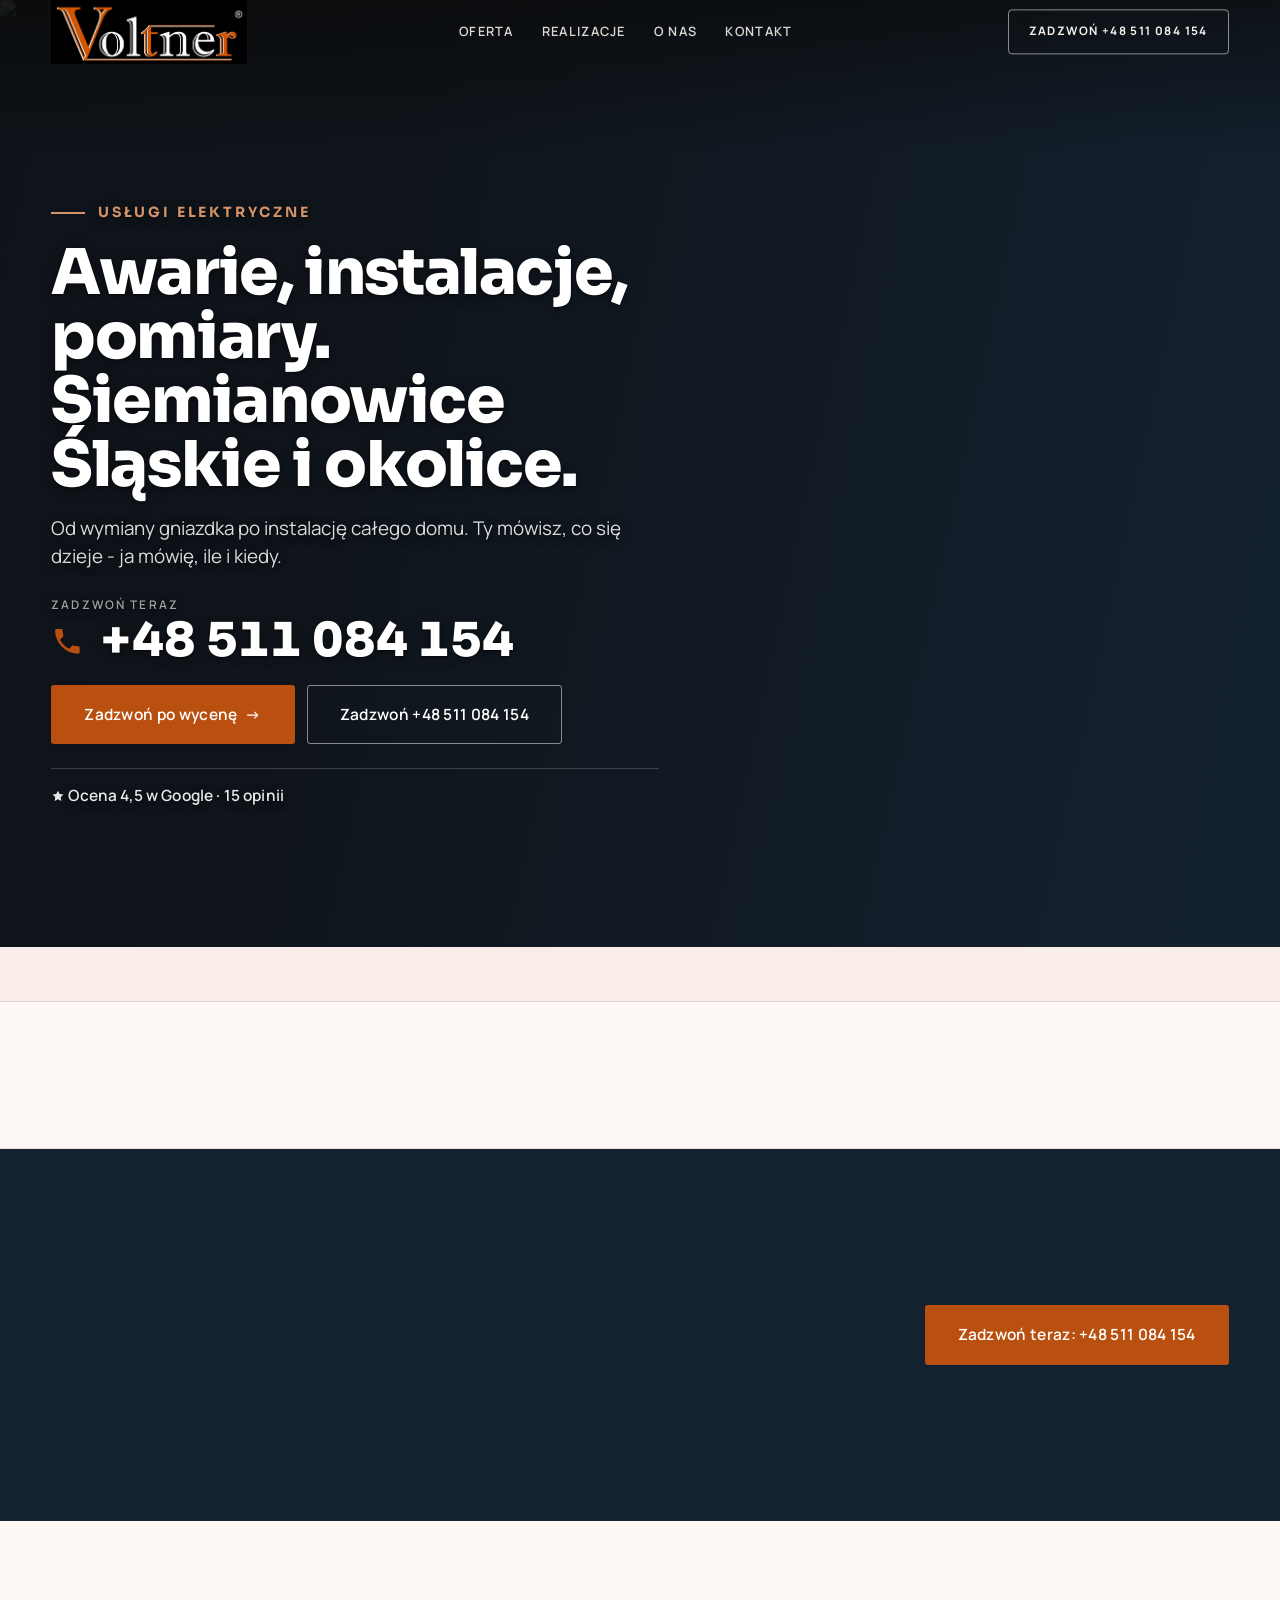
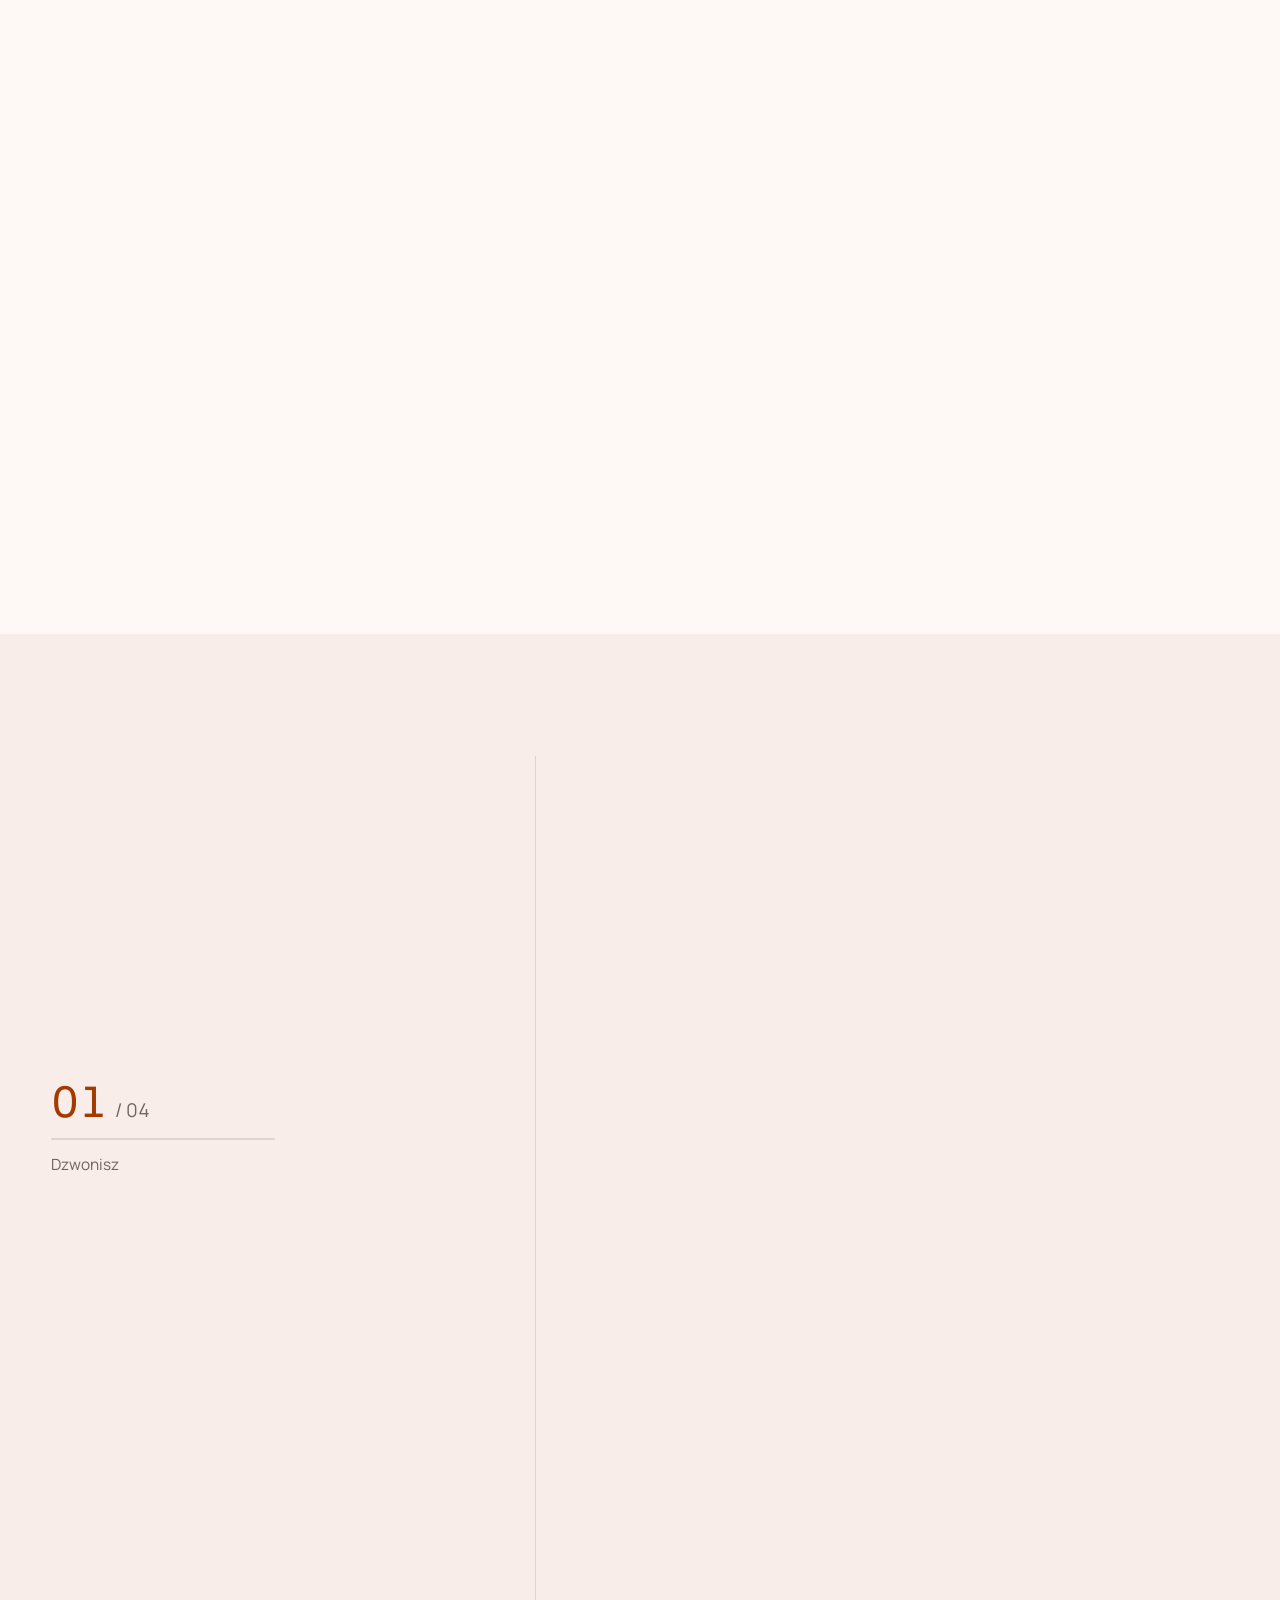
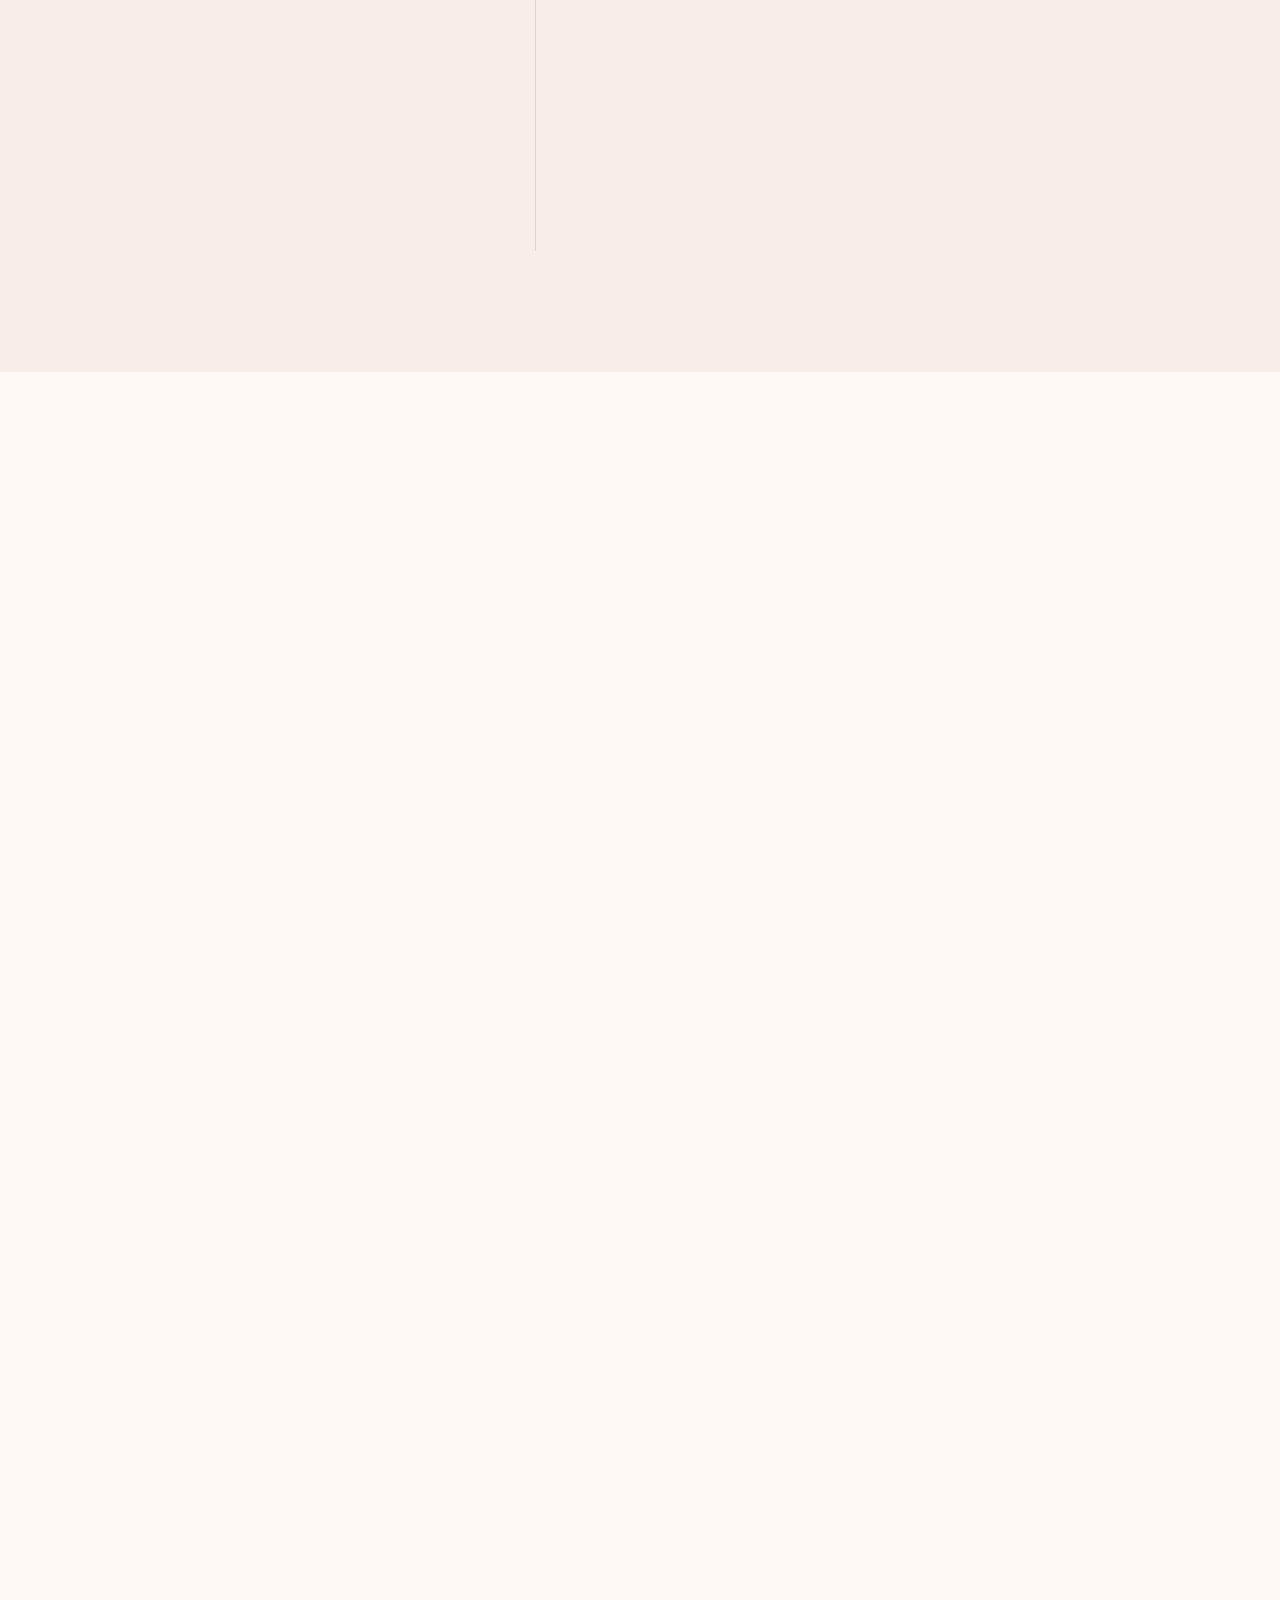
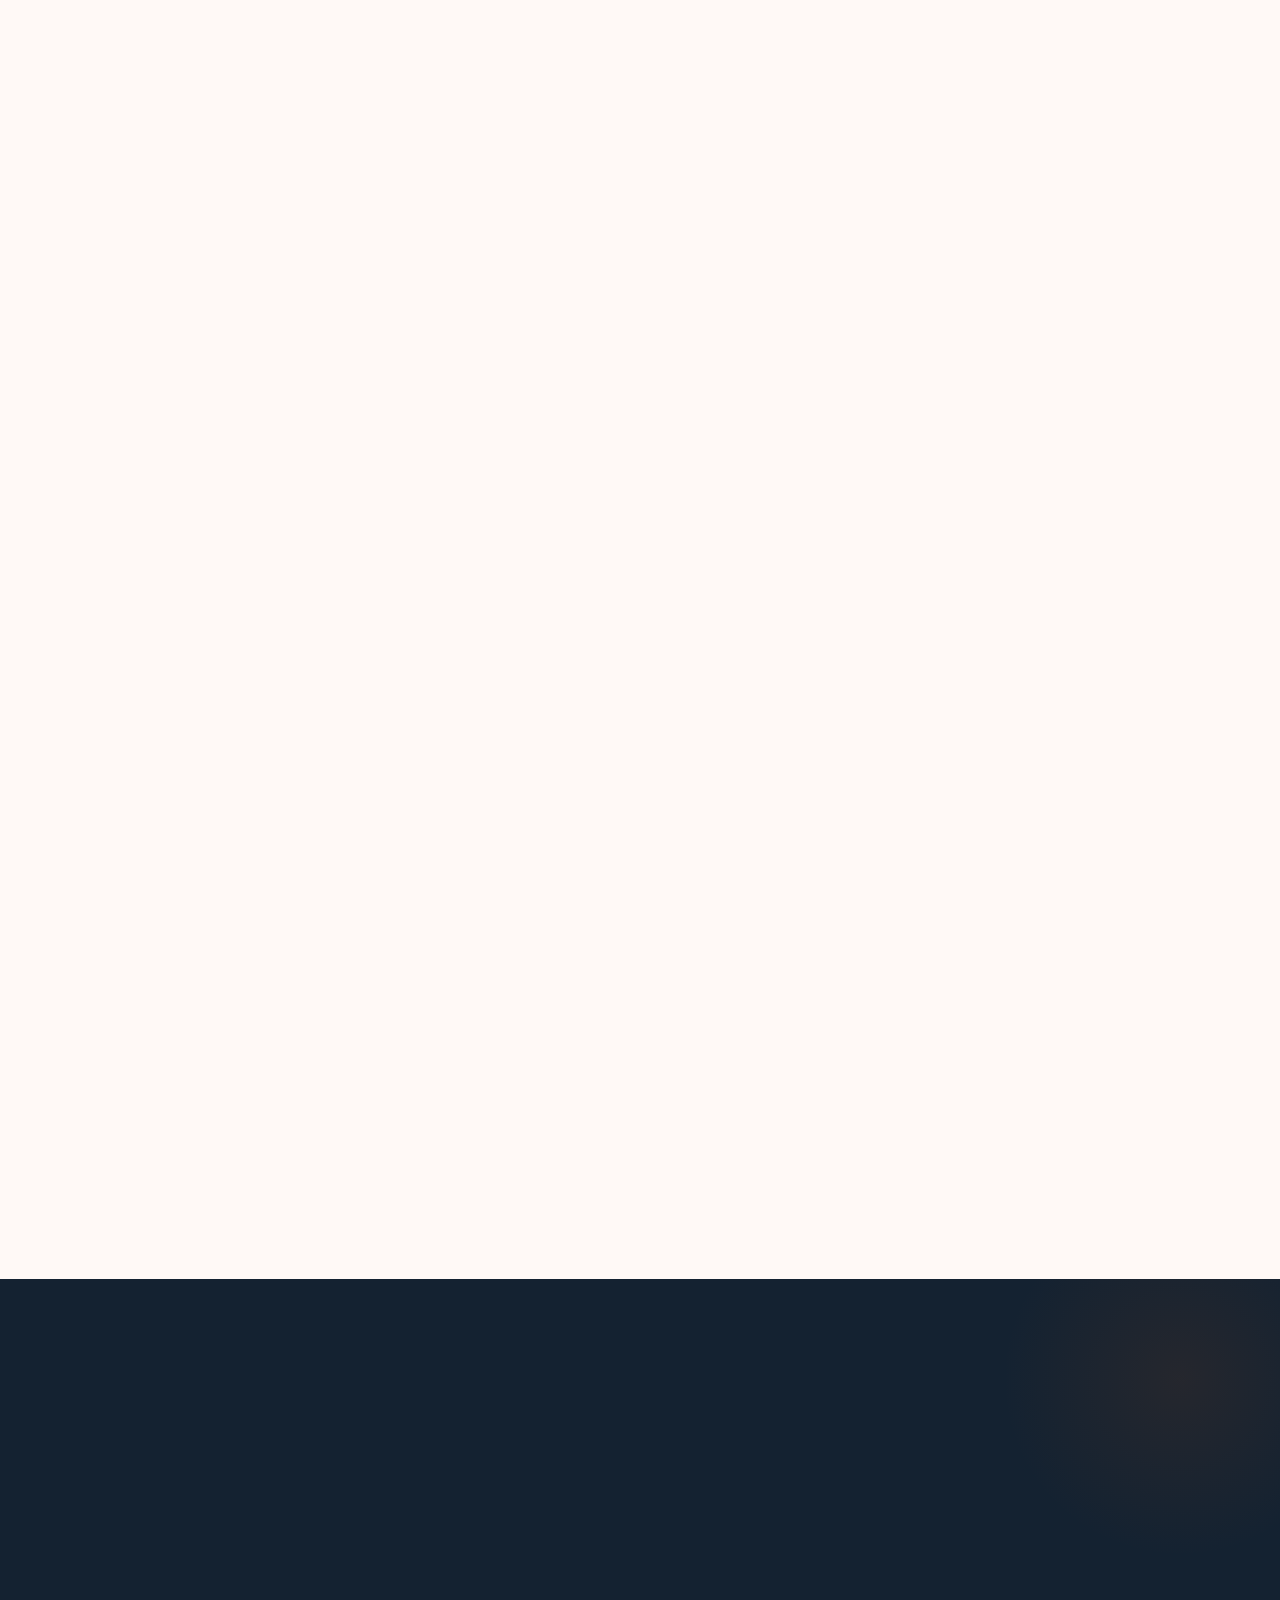
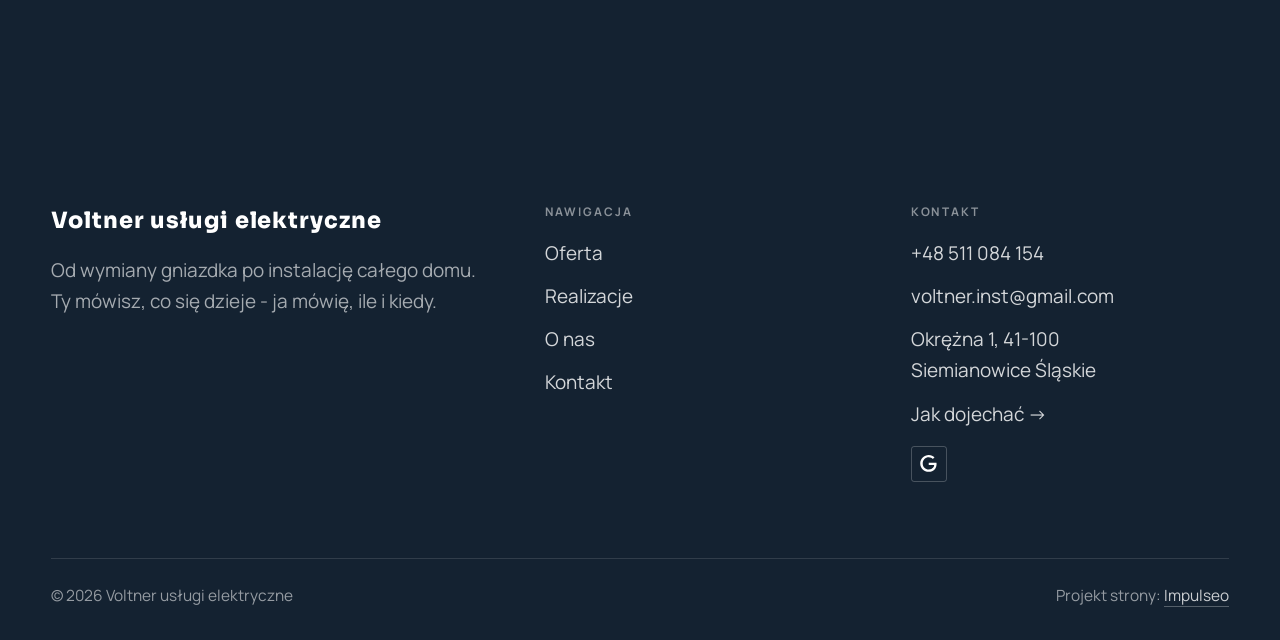
==== index.html @ 87e0a8ae "Strona demo: voltner-uslugi-elektryczne" ====
<!DOCTYPE html>
<html lang="pl">
<head>
<meta charset="UTF-8">
<meta name="viewport" content="width=device-width, initial-scale=1.0">
<title>Voltner usługi elektryczne - elektryk, awarie i instalacje</title>
<meta name="description" content="Elektryk w Siemianowicach Śląskich z dojazdem. Awarie, instalacje, rozdzielnice, oświetlenie, pomiary z protokołem. Cenę znasz przed robotą. Zadzwoń: +48 511 084 154.">
<link rel="canonical" href="https://kris20032.github.io/voltner-uslugi-elektryczne/">
<meta name="robots" content="noindex, nofollow">
<meta property="og:type" content="website">
<meta property="og:locale" content="pl_PL">
<meta property="og:site_name" content="Voltner usługi elektryczne">
<meta property="og:title" content="Voltner usługi elektryczne - elektryk, awarie i instalacje">
<meta property="og:description" content="Elektryk w Siemianowicach Śląskich z dojazdem. Awarie, instalacje, rozdzielnice, oświetlenie, pomiary z protokołem. Cenę znasz przed robotą. Zadzwoń: +48 511 084 154.">
<meta property="og:url" content="https://kris20032.github.io/voltner-uslugi-elektryczne/">
<meta property="og:image" content="https://kris20032.github.io/voltner-uslugi-elektryczne/img/og.jpg">
<meta property="og:image:width" content="1200">
<meta property="og:image:height" content="630">
<meta name="twitter:card" content="summary_large_image">
<script type="application/ld+json">{"@context": "https://schema.org", "@type": "Electrician", "name": "Voltner usługi elektryczne", "url": "https://kris20032.github.io/voltner-uslugi-elektryczne/", "telephone": "+48511084154", "image": "https://kris20032.github.io/voltner-uslugi-elektryczne/img/og.jpg", "areaServed": "Siemianowice Śląskie", "sameAs": ["https://www.google.com/maps?cid=11020037258457436571"]}</script>
<link rel="preconnect" href="https://fonts.googleapis.com">
<link rel="preconnect" href="https://fonts.gstatic.com" crossorigin>
<link href="https://fonts.googleapis.com/css2?family=Sora:wght@600;700;800&family=Manrope:wght@400;500;600&display=swap" rel="stylesheet">
<link rel="stylesheet" href="assets/styles.css?v=92452833">
</head>
<body>

<header class="nav">
  <div class="wrap nav-inner">
    <a class="brand brand-has-logo" href="index.html"><img class="brand-logo" src="img/logo.png" alt="Voltner usługi elektryczne" width="1613" height="528" decoding="async"></a>
    <nav class="nav-links">
      <a href="oferta.html">Oferta</a>
      <a href="realizacje.html">Realizacje</a>
      <a href="o-nas.html">O nas</a>
      <a href="kontakt.html">Kontakt</a>
      <a href="tel:+48511084154" class="btn btn-accent">Zadzwoń +48 511 084 154</a>
    </nav>
    <button class="nav-toggle" aria-label="Menu"><span></span><span></span><span></span></button>
  </div>
</header>

<main>
<section class="hero-fach">
  <img class="hf-photo" src="img/hero.jpg" fetchpriority="high" data-rotate="img/g15.jpg|img/g14.jpg" alt="Voltner usługi elektryczne" width="1880" height="1251">
  <div class="hf-panel">
    <div class="hf-inner">
      <span class="hf-kicker">Usługi elektryczne</span>
      <h1 class="hf-title">Awarie, instalacje, pomiary. Siemianowice Śląskie i okolice. <em></em></h1>
      <p class="hf-lead">Od wymiany gniazdka po instalację całego domu. Ty mówisz, co się dzieje - ja mówię, ile i kiedy.</p>
      <a class="hf-phone" href="tel:+48511084154"><span class="hf-phone-lab">Zadzwoń teraz</span><span class="hf-phone-num"><svg class="ico-tel" width="16" height="16" viewBox="0 0 24 24" fill="none" aria-hidden="true"><path d="M6.6 10.8a15.5 15.5 0 0 0 6.6 6.6l2.2-2.2a1 1 0 0 1 1-.24 11.4 11.4 0 0 0 3.6.58 1 1 0 0 1 1 1V20a1 1 0 0 1-1 1A17 17 0 0 1 3 4a1 1 0 0 1 1-1h3.5a1 1 0 0 1 1 1c0 1.25.2 2.46.58 3.6a1 1 0 0 1-.25 1l-2.23 2.2Z" fill="currentColor"/></svg> +48 511 084 154</span></a>
      <div class="hf-actions">
        <a href="kontakt.html" class="btn btn-accent">Zadzwoń po wycenę <span class="arr">→</span></a>
        <a href="tel:+48511084154" class="btn btn-ghost hf-ghost">Zadzwoń +48 511 084 154</a>
      </div>
      <div class="hf-trust"><svg class="ico-star" width="14" height="14" viewBox="0 0 24 24" style="vertical-align:-2px" aria-hidden="true"><path d="M12 2.8l2.85 5.8 6.4.93-4.63 4.5 1.1 6.37L12 17.4l-5.72 3 1.1-6.37-4.63-4.5 6.4-.93L12 2.8Z" fill="currentColor"/></svg> Ocena 4,5 w Google · 15 opinii</div>
    </div>
  </div>
</section>
<section class="fach-promise">
  <div class="wrap">
    <ul class="fp-row reveal"><li>Bezpłatna wycena</li><li>Dojazd: Siemianowice Śląskie i okolice</li><li>Uprawnienia SEP E i D</li></ul>
  </div>
</section>
<section class="opinie-mini" aria-label="Opinie klientów">
  <div class="wrap">
    <div class="om-row">
      <div class="om-item reveal"><blockquote>„Wymiana skrzynki elektrycznej z bezpiecznikami, uporządkowanie obwodów.”</blockquote><span class="om-autor">Jolanta Przykuta</span></div>
      <div class="om-item reveal"><blockquote>„Polecam, Pan przyszedł z dnia na dzień, zrobił co było do zrobienia za rozsądne pieniądze i poprawił przy o…”</blockquote><span class="om-autor">Piotr Kuna</span></div>
      <div class="om-item reveal"><blockquote>„Wykonanie projektu i montaż instalacji sterowania pompą z dwóch zbiorników.”</blockquote><span class="om-autor">Zbigniew Zięba</span></div>
    </div>
  </div>
</section>
<section class="awaria">
  <div class="wrap">
      <div class="reveal">
        <h3>Awaria? Jestem pod telefonem.</h3>
        <p>Szybki dojazd na pilne zgłoszenia.</p>
      </div>
      <a class="btn btn-accent" href="tel:+48511084154">Zadzwoń teraz: +48 511 084 154</a>
  </div>
</section>
<section class="gateways-band">
  <div class="wrap">
    <div class="gateways">
      <a href="oferta.html" class="gateway reveal"><img src="img/g1.jpg" alt="Awarie i usterki" loading="lazy" width="1880" height="1255" decoding="async"><span class="g-ttl">Awarie i usterki</span></a>
      <a href="oferta.html" class="gateway reveal"><img src="img/g2.jpg" alt="Instalacje elektryczne" loading="lazy" width="1880" height="1255" decoding="async"><span class="g-ttl">Instalacje elektryczne</span></a>
      <a href="oferta.html" class="gateway reveal"><img src="img/g3.jpg" alt="Rozdzielnice i zabezpieczenia" loading="lazy" width="1880" height="1255" decoding="async"><span class="g-ttl">Rozdzielnice i zabezpieczenia</span></a>
    </div>
  </div>
</section>
<section class="proces proces-os fachowcy">
  <div class="wrap proc-grid">
    <div class="proc-side">
      <div class="head reveal">
        <span class="eyebrow">Jak pracuję</span>
        <h2>Wiesz, na czym stoisz - na każdym etapie</h2>
        <p>Od pierwszego telefonu do odbioru pracy - krok po kroku.</p>
      </div>
      <div class="proc-count" aria-hidden="true"><span class="pc-cur">01</span><span class="pc-all">/ 04</span></div>
      <div class="proc-bar" aria-hidden="true"><i></i></div>
      <p class="proc-now" aria-hidden="true">Dzwonisz</p>
    </div>
    <ol class="proces-line">
      <li class="reveal"><span class="pno">01</span><h3>Dzwonisz</h3><p>Opisujesz, co się dzieje. Od razu mówię, czy to pilne, czy może poczekać - i czy to w ogóle robota dla elektryka.</p></li>
      <li class="reveal"><span class="pno">02</span><h3>Znasz cenę</h3><p>Zanim wyjmę narzędzia, wiesz, ile zapłacisz. Wyjdzie coś nowego w ścianie - najpierw rozmawiamy, potem robię.</p></li>
      <li class="reveal"><span class="pno">03</span><h3>Robota</h3><p>Stare przewody i osprzęt pokazuję, nie wynoszę po cichu - widzisz, co było do wymiany.</p></li>
      <li class="reveal"><span class="pno">04</span><h3>Odbiór i gwarancja</h3><p>Na koniec mierzę i pokazuję wynik - dostajesz protokół, gwarancję i jasny rachunek.</p></li>
    </ol>
  </div>
</section>
<section>
  <div class="wrap">
    <div class="head reveal">
      <span class="eyebrow">Realizacje</span>
      <h2>Czym się zajmuję</h2>
      <p>Rozdzielnice, oświetlenie, nowe obwody, pomiary - to robię na co dzień.</p>
    </div>
    <div class="gallery">
      <div class="tile t-two3 reveal"><img src="img/g4.jpg" alt="Voltner usługi elektryczne" loading="lazy" width="1880" height="1255" decoding="async"></div>
      <div class="tile t-third reveal"><img src="img/g5.jpg" alt="Voltner usługi elektryczne" loading="lazy" width="1880" height="1253" decoding="async"></div>
      <div class="tile t-third reveal"><img src="img/g6.jpg" alt="Voltner usługi elektryczne" loading="lazy" width="1731" height="1300" decoding="async"></div>
      <div class="tile t-third reveal"><img src="img/g7.jpg" alt="Voltner usługi elektryczne" loading="lazy" width="1880" height="1253" decoding="async"></div>
      <div class="tile t-third reveal"><img src="img/g8.jpg" alt="Voltner usługi elektryczne" loading="lazy" width="1880" height="1357" decoding="async"></div>
    </div>
    <div style="margin-top:var(--space-7)" class="reveal"><a href="realizacje.html" class="btn btn-accent">Pełna galeria <span class="arr">→</span></a></div>
  </div>
</section>
<section class="fach-uslugi">
  <div class="wrap">
    <div class="head reveal">
      <span class="eyebrow">Oferta</span>
      <h2>Co robię</h2>
      <p>Zakres prac, jaki robię najczęściej - pełny opis i wycenę znajdziesz niżej.</p>
    </div>
    <ul class="fu-list">
      <li class="fu-row reveal"><div class="fu-name">Awarie i usterki</div><div class="fu-desc">Nagle zgasła połowa mieszkania? Bezpiecznik wybija po włączeniu czajnika?</div><a class="fu-cta" href="kontakt.html">Wycena <span class="arr">→</span></a></li>
      <li class="fu-row reveal"><div class="fu-name">Instalacje elektryczne</div><div class="fu-desc">Masz w ścianach aluminium sprzed dekad? Wymieniam stare instalacje na miedź - obwód po obwodzie, etapami, tak żeby dało się normalnie mieszkać w trakcie.</div><a class="fu-cta" href="kontakt.html">Wycena <span class="arr">→</span></a></li>
      <li class="fu-row reveal"><div class="fu-name">Rozdzielnice i zabezpieczenia</div><div class="fu-desc">Dokładam różnicówki i ochronniki przepięciowe do starszych tablic. Różnicówka odcina prąd, zanim zrobi krzywdę człowiekowi, ochronnik zbiera przepięcie po burzy, zanim dojdzie do sprzętu.</div><a class="fu-cta" href="kontakt.html">Wycena <span class="arr">→</span></a></li>
      <li class="fu-row reveal"><div class="fu-name">Oświetlenie i LED</div><div class="fu-desc">Halogeny grzeją, świetlówki mrugają i kręcą licznikiem? Przerabiam stare oświetlenie na LED razem z zasilaczami i sterowaniem.</div><a class="fu-cta" href="kontakt.html">Wycena <span class="arr">→</span></a></li>
      <li class="fu-row reveal"><div class="fu-name">Gniazdka, włączniki i osprzęt</div><div class="fu-desc">Po remoncie osprzęt ma pasować do wnętrza, więc ramki i kolory dobieramy razem, zanim kupisz.</div><a class="fu-cta" href="kontakt.html">Wycena <span class="arr">→</span></a></li>
      <li class="fu-row reveal"><div class="fu-name">Pomiary i protokoły</div><div class="fu-desc">Do odbioru domu, do ubezpieczyciela po szkodzie, do wynajmu - wszędzie tam potrzebny jest protokół z pomiarów, nie „działa, sprawdzałem”.</div><a class="fu-cta" href="kontakt.html">Wycena <span class="arr">→</span></a></li>
    </ul>
    <div style="margin-top:var(--space-7)" class="reveal"><a href="oferta.html" class="btn btn-ghost">Pełna oferta <span class="arr">→</span></a></div>
  </div>
</section>
<section class="stopklatka" aria-hidden="true">
  <div class="stk-bg" style="background-image:url(img/g9.jpg)"></div>
</section>
<section class="opinie">
  <div class="wrap">
    <div class="head center reveal">
      <span class="eyebrow">Opinie</span>
      <h2>Co mówią klienci</h2>
    </div>
    <p class="op-meta reveal"><span class="g-badge"><svg class="gb-ico" viewBox="0 0 24 24" width="18" height="18" aria-hidden="true"><path fill="#4285F4" d="M22.56 12.25c0-.78-.07-1.53-.2-2.25H12v4.26h5.92c-.26 1.37-1.04 2.53-2.21 3.31v2.77h3.57c2.08-1.92 3.28-4.74 3.28-8.09z"/><path fill="#34A853" d="M12 23c2.97 0 5.46-.98 7.28-2.66l-3.57-2.77c-.98.66-2.23 1.06-3.71 1.06-2.86 0-5.29-1.93-6.16-4.53H2.18v2.84C3.99 20.53 7.7 23 12 23z"/><path fill="#FBBC05" d="M5.84 14.09c-.22-.66-.35-1.36-.35-2.09s.13-1.43.35-2.09V7.07H2.18C1.43 8.55 1 10.22 1 12s.43 3.45 1.18 4.93l2.85-2.22.81-.62z"/><path fill="#EA4335" d="M12 5.38c1.62 0 3.06.56 4.21 1.64l3.15-3.15C17.45 2.09 14.97 1 12 1 7.7 1 3.99 3.47 2.18 7.07l3.66 2.84c.87-2.6 3.3-4.53 6.16-4.53z"/></svg><b class="gb-ocena">4,5</b><svg class="gb-stars" viewBox="0 0 90 18" width="74" height="14.8" aria-hidden="true"><g fill="currentColor" opacity=".26"><path transform="translate(0,0)" d="M9 1.6l2.2 4.46 4.92.72-3.56 3.47.84 4.9L9 12.74l-4.4 2.31.84-4.9L1.88 6.68l4.92-.72L9 1.6Z"/><path transform="translate(18,0)" d="M9 1.6l2.2 4.46 4.92.72-3.56 3.47.84 4.9L9 12.74l-4.4 2.31.84-4.9L1.88 6.68l4.92-.72L9 1.6Z"/><path transform="translate(36,0)" d="M9 1.6l2.2 4.46 4.92.72-3.56 3.47.84 4.9L9 12.74l-4.4 2.31.84-4.9L1.88 6.68l4.92-.72L9 1.6Z"/><path transform="translate(54,0)" d="M9 1.6l2.2 4.46 4.92.72-3.56 3.47.84 4.9L9 12.74l-4.4 2.31.84-4.9L1.88 6.68l4.92-.72L9 1.6Z"/><path transform="translate(72,0)" d="M9 1.6l2.2 4.46 4.92.72-3.56 3.47.84 4.9L9 12.74l-4.4 2.31.84-4.9L1.88 6.68l4.92-.72L9 1.6Z"/></g><clipPath id="gs900"><rect x="0" y="0" width="81.0" height="18"/></clipPath><g fill="#FBBC04" clip-path="url(#gs900)"><path transform="translate(0,0)" d="M9 1.6l2.2 4.46 4.92.72-3.56 3.47.84 4.9L9 12.74l-4.4 2.31.84-4.9L1.88 6.68l4.92-.72L9 1.6Z"/><path transform="translate(18,0)" d="M9 1.6l2.2 4.46 4.92.72-3.56 3.47.84 4.9L9 12.74l-4.4 2.31.84-4.9L1.88 6.68l4.92-.72L9 1.6Z"/><path transform="translate(36,0)" d="M9 1.6l2.2 4.46 4.92.72-3.56 3.47.84 4.9L9 12.74l-4.4 2.31.84-4.9L1.88 6.68l4.92-.72L9 1.6Z"/><path transform="translate(54,0)" d="M9 1.6l2.2 4.46 4.92.72-3.56 3.47.84 4.9L9 12.74l-4.4 2.31.84-4.9L1.88 6.68l4.92-.72L9 1.6Z"/><path transform="translate(72,0)" d="M9 1.6l2.2 4.46 4.92.72-3.56 3.47.84 4.9L9 12.74l-4.4 2.31.84-4.9L1.88 6.68l4.92-.72L9 1.6Z"/></g></svg><span class="gb-txt">15 opinii w Google</span></span></p>
    <p class="op-meta reveal"><a class="op-google" href="https://www.google.com/maps?cid=11020037258457436571" target="_blank" rel="noopener"><svg class="op-g-ico" viewBox="0 0 24 24" width="17" height="17" aria-hidden="true"><path fill="#4285F4" d="M22.56 12.25c0-.78-.07-1.53-.2-2.25H12v4.26h5.92c-.26 1.37-1.04 2.53-2.21 3.31v2.77h3.57c2.08-1.92 3.28-4.74 3.28-8.09z"/><path fill="#34A853" d="M12 23c2.97 0 5.46-.98 7.28-2.66l-3.57-2.77c-.98.66-2.23 1.06-3.71 1.06-2.86 0-5.29-1.93-6.16-4.53H2.18v2.84C3.99 20.53 7.7 23 12 23z"/><path fill="#FBBC05" d="M5.84 14.09c-.22-.66-.35-1.36-.35-2.09s.13-1.43.35-2.09V7.07H2.18C1.43 8.55 1 10.22 1 12s.43 3.45 1.18 4.93l2.85-2.22.81-.62z"/><path fill="#EA4335" d="M12 5.38c1.62 0 3.06.56 4.21 1.64l3.15-3.15C17.45 2.09 14.97 1 12 1 7.7 1 3.99 3.47 2.18 7.07l3.66 2.84c.87-2.6 3.3-4.53 6.16-4.53z"/></svg><span>Zobacz opinie w Google</span><span class="arr">→</span></a></p>
    <div class="opinie-grid">
      <figure class="op-card reveal"><span class="op-star"><svg class="ico-star" width="14" height="14" viewBox="0 0 24 24" style="vertical-align:-2px" aria-hidden="true"><path d="M12 2.8l2.85 5.8 6.4.93-4.63 4.5 1.1 6.37L12 17.4l-5.72 3 1.1-6.37-4.63-4.5 6.4-.93L12 2.8Z" fill="currentColor"/></svg><svg class="ico-star" width="14" height="14" viewBox="0 0 24 24" style="vertical-align:-2px" aria-hidden="true"><path d="M12 2.8l2.85 5.8 6.4.93-4.63 4.5 1.1 6.37L12 17.4l-5.72 3 1.1-6.37-4.63-4.5 6.4-.93L12 2.8Z" fill="currentColor"/></svg><svg class="ico-star" width="14" height="14" viewBox="0 0 24 24" style="vertical-align:-2px" aria-hidden="true"><path d="M12 2.8l2.85 5.8 6.4.93-4.63 4.5 1.1 6.37L12 17.4l-5.72 3 1.1-6.37-4.63-4.5 6.4-.93L12 2.8Z" fill="currentColor"/></svg><svg class="ico-star" width="14" height="14" viewBox="0 0 24 24" style="vertical-align:-2px" aria-hidden="true"><path d="M12 2.8l2.85 5.8 6.4.93-4.63 4.5 1.1 6.37L12 17.4l-5.72 3 1.1-6.37-4.63-4.5 6.4-.93L12 2.8Z" fill="currentColor"/></svg><svg class="ico-star" width="14" height="14" viewBox="0 0 24 24" style="vertical-align:-2px" aria-hidden="true"><path d="M12 2.8l2.85 5.8 6.4.93-4.63 4.5 1.1 6.37L12 17.4l-5.72 3 1.1-6.37-4.63-4.5 6.4-.93L12 2.8Z" fill="currentColor"/></svg></span><blockquote>Wymiana skrzynki elektrycznej z bezpiecznikami, uporządkowanie obwodów. Przygotowanie do pracy perfekcyjne, miła obsługa. Dzięki wykonanej usłudze mam kable idealnie ułożone i wszystko działa. A do tego rozsądna cena za usługę. Dziękuję i polecam.</blockquote><span class="op-autor">Jolanta Przykuta</span></figure>
      <figure class="op-card reveal"><span class="op-star"><svg class="ico-star" width="14" height="14" viewBox="0 0 24 24" style="vertical-align:-2px" aria-hidden="true"><path d="M12 2.8l2.85 5.8 6.4.93-4.63 4.5 1.1 6.37L12 17.4l-5.72 3 1.1-6.37-4.63-4.5 6.4-.93L12 2.8Z" fill="currentColor"/></svg><svg class="ico-star" width="14" height="14" viewBox="0 0 24 24" style="vertical-align:-2px" aria-hidden="true"><path d="M12 2.8l2.85 5.8 6.4.93-4.63 4.5 1.1 6.37L12 17.4l-5.72 3 1.1-6.37-4.63-4.5 6.4-.93L12 2.8Z" fill="currentColor"/></svg><svg class="ico-star" width="14" height="14" viewBox="0 0 24 24" style="vertical-align:-2px" aria-hidden="true"><path d="M12 2.8l2.85 5.8 6.4.93-4.63 4.5 1.1 6.37L12 17.4l-5.72 3 1.1-6.37-4.63-4.5 6.4-.93L12 2.8Z" fill="currentColor"/></svg><svg class="ico-star" width="14" height="14" viewBox="0 0 24 24" style="vertical-align:-2px" aria-hidden="true"><path d="M12 2.8l2.85 5.8 6.4.93-4.63 4.5 1.1 6.37L12 17.4l-5.72 3 1.1-6.37-4.63-4.5 6.4-.93L12 2.8Z" fill="currentColor"/></svg><svg class="ico-star" width="14" height="14" viewBox="0 0 24 24" style="vertical-align:-2px" aria-hidden="true"><path d="M12 2.8l2.85 5.8 6.4.93-4.63 4.5 1.1 6.37L12 17.4l-5.72 3 1.1-6.37-4.63-4.5 6.4-.93L12 2.8Z" fill="currentColor"/></svg></span><blockquote>Polecam, Pan przyszedł z dnia na dzień, zrobił co było do zrobienia za rozsądne pieniądze i poprawił przy okazji wykryte błędy w skrzynce rozdzielczej.</blockquote><span class="op-autor">Piotr Kuna</span></figure>
      <figure class="op-card reveal"><span class="op-star"><svg class="ico-star" width="14" height="14" viewBox="0 0 24 24" style="vertical-align:-2px" aria-hidden="true"><path d="M12 2.8l2.85 5.8 6.4.93-4.63 4.5 1.1 6.37L12 17.4l-5.72 3 1.1-6.37-4.63-4.5 6.4-.93L12 2.8Z" fill="currentColor"/></svg><svg class="ico-star" width="14" height="14" viewBox="0 0 24 24" style="vertical-align:-2px" aria-hidden="true"><path d="M12 2.8l2.85 5.8 6.4.93-4.63 4.5 1.1 6.37L12 17.4l-5.72 3 1.1-6.37-4.63-4.5 6.4-.93L12 2.8Z" fill="currentColor"/></svg><svg class="ico-star" width="14" height="14" viewBox="0 0 24 24" style="vertical-align:-2px" aria-hidden="true"><path d="M12 2.8l2.85 5.8 6.4.93-4.63 4.5 1.1 6.37L12 17.4l-5.72 3 1.1-6.37-4.63-4.5 6.4-.93L12 2.8Z" fill="currentColor"/></svg><svg class="ico-star" width="14" height="14" viewBox="0 0 24 24" style="vertical-align:-2px" aria-hidden="true"><path d="M12 2.8l2.85 5.8 6.4.93-4.63 4.5 1.1 6.37L12 17.4l-5.72 3 1.1-6.37-4.63-4.5 6.4-.93L12 2.8Z" fill="currentColor"/></svg><svg class="ico-star" width="14" height="14" viewBox="0 0 24 24" style="vertical-align:-2px" aria-hidden="true"><path d="M12 2.8l2.85 5.8 6.4.93-4.63 4.5 1.1 6.37L12 17.4l-5.72 3 1.1-6.37-4.63-4.5 6.4-.93L12 2.8Z" fill="currentColor"/></svg></span><blockquote>Wykonanie projektu i montaż instalacji sterowania pompą z dwóch zbiorników. Zlecenie wykonane fachowo z zaangażowaniem i za rozsądną stawkę, pomimo pracy wykonywanej w Niedzielę. Polecam i pozdrawiam.</blockquote><span class="op-autor">Zbigniew Zięba</span></figure>
    </div>
  </div>
</section>
<section class="obszar">
  <div class="wrap">
    <div class="head center reveal">
      <span class="eyebrow">Obszar działania</span>
      <h2>Dojeżdżam do Ciebie</h2>
    </div>
    <p class="obszar-txt reveal" style="text-align:center;max-width:60ch;margin:0 auto 1.4rem">Nie wiesz, czy dojadę do Ciebie? Zadzwoń i podaj adres. Działam w całym województwie śląskim, a jak gdzieś nie dojadę, powiem od razu i nie zajmę Ci dnia.</p>
    <ul class="obszar-list reveal"><li class="is-home">Siemianowice Śląskie</li><li>+ okolice</li></ul>
    <div class="obszar-mapa reveal" style="margin-top:var(--space-7)">
      <iframe title="Obszar działania - Siemianowice Śląskie i okolice" src="https://maps.google.com/maps?q=50.2966673%2C19.019728&amp;z=11&amp;output=embed" loading="lazy" referrerpolicy="no-referrer-when-downgrade" style="width:100%;height:clamp(280px,38vh,420px);border:0;display:block;border-radius:var(--r-md)"></iframe>
    </div>
  </div>
</section>
<section class="faq-klinika">
  <div class="wrap">
    <div class="head center reveal">
      <span class="eyebrow">Częste pytania</span>
      <h2>Dobrze wiedzieć</h2>
    </div>
    <div class="faq-list">
      <details class="faq-item reveal"><summary>Ile to będzie kosztowało?</summary><p>Zależy, co się dzieje - dlatego wypytuję przez telefon i od razu podaję widełki. Ostateczną cenę ustalamy przy oględzinach, zanim zacznę.</p></details>
      <details class="faq-item reveal"><summary>Czy wycena jest płatna?</summary><p>Za obejrzenie i wycenę nie biorę pieniędzy. Płacisz za robotę, nie za rozmowę o niej.</p></details>
      <details class="faq-item reveal"><summary>Jak szybko przyjedziesz?</summary><p>Brak prądu w całym domu to pilny wyjazd - przestawiam grafik. Dołożenie gniazdka spokojnie poczeka na umówiony termin.</p></details>
      <details class="faq-item reveal"><summary>Czy dostanę fakturę?</summary><p>Tak, na firmę albo na osobę prywatną. Dokument dostajesz od razu - razem z protokołem, jeśli robiłem pomiary.</p></details>
      <details class="faq-item reveal"><summary>Mam starą instalację. Muszę wymieniać wszystko?</summary><p>Aluminium w ścianach to jeszcze nie wyrok, ale ma swoje lata i lubi luzujące się zaciski. Mówię wprost, co wymienić od razu, a co można zaplanować - z cenami, żebyś mógł rozłożyć to w czasie.</p></details>
      <details class="faq-item reveal"><summary>Co, jeśli po naprawie coś dalej nie gra?</summary><p>Wracam i mierzę jeszcze raz. Moja wina - poprawiam za darmo; wyszło coś nowego - mówię wprost, co i za ile.</p></details>
    </div>
  </div>
</section>
<section class="cta">
  <div class="wrap">
    <div class="reveal">
      <span class="eyebrow">Współpraca</span>
      <h2>Potrzebujesz elektryka? Wycenię za darmo.</h2>
      <p>Zadzwoń lub napisz - przyjadę, obejrzę i podam jasną cenę. Bez zobowiązań.</p>
    </div>
    <div class="cta-actions reveal">
      <a href="kontakt.html" class="btn btn-light">Zadzwoń po wycenę <span class="arr">→</span></a>
      <a href="tel:+48511084154" class="btn btn-ghost btn-ghost-cta">+48 511 084 154</a>
    </div>
  </div>
</section>
</main>

<footer>
  <div class="wrap">
    <div class="foot-grid">
      <div class="foot-brand">
        <div class="name">Voltner usługi elektryczne</div>
        <p>Od wymiany gniazdka po instalację całego domu. Ty mówisz, co się dzieje - ja mówię, ile i kiedy.</p>
      </div>
      <div class="foot-col">
        <h4>Nawigacja</h4>
        <a href="oferta.html">Oferta</a>
        <a href="realizacje.html">Realizacje</a>
        <a href="o-nas.html">O nas</a>
        <a href="kontakt.html">Kontakt</a>
      </div>
      <div class="foot-col">
        <h4>Kontakt</h4>
        <a href="tel:+48511084154">+48 511 084 154</a>
        <a href="mailto:voltner.inst@gmail.com">voltner.inst@gmail.com</a>
        <p>Okrężna 1, 41-100 Siemianowice Śląskie</p>
        <a href="https://www.google.com/maps?cid=11020037258457436571" target="_blank" rel="noopener">Jak dojechać →</a>
      <div class="foot-soc">
        <a class="soc" href="https://www.google.com/maps?cid=11020037258457436571" target="_blank" rel="noopener" aria-label="Google - Voltner usługi elektryczne"><svg viewBox="0 0 24 24" aria-hidden="true" focusable="false"><path d="M12.48 10.92v3.28h7.84c-.24 1.84-.853 3.187-1.787 4.133-1.147 1.147-2.933 2.4-6.053 2.4-4.827 0-8.6-3.893-8.6-8.72s3.773-8.72 8.6-8.72c2.6 0 4.507 1.027 5.907 2.347l2.307-2.307C18.747 1.44 16.133 0 12.48 0 5.867 0 .307 5.387.307 12s5.56 12 12.173 12c3.573 0 6.267-1.173 8.373-3.36 2.16-2.16 2.84-5.213 2.84-7.667 0-.76-.053-1.467-.173-2.053H12.48z" fill="currentColor"/></svg></a>
      </div>
      </div>
    </div>
    <div class="foot-bot">
      <span>© 2026 Voltner usługi elektryczne</span>
      <span>Projekt strony: <a class="foot-credit" href="https://impulseo.pl" target="_blank" rel="noopener">Impulseo</a></span>
    </div>
  </div>
</footer>
<div class="sticky-call"><a class="sc-call" href="tel:+48511084154"><svg class="ico-tel" width="16" height="16" viewBox="0 0 24 24" fill="none" aria-hidden="true"><path d="M6.6 10.8a15.5 15.5 0 0 0 6.6 6.6l2.2-2.2a1 1 0 0 1 1-.24 11.4 11.4 0 0 0 3.6.58 1 1 0 0 1 1 1V20a1 1 0 0 1-1 1A17 17 0 0 1 3 4a1 1 0 0 1 1-1h3.5a1 1 0 0 1 1 1c0 1.25.2 2.46.58 3.6a1 1 0 0 1-.25 1l-2.23 2.2Z" fill="currentColor"/></svg> Zadzwoń</a><a class="sc-quote" href="kontakt.html">Zadzwoń po wycenę</a></div>
<div class="demo-wazne" data-do="2026-10-20" data-cykl="3" hidden><svg class="dw-ico" width="13" height="13" viewBox="0 0 24 24" fill="none" aria-hidden="true"><circle cx="12" cy="12" r="8.6" stroke="currentColor" stroke-width="1.8"/><path d="M12 7.2V12l3.3 2" stroke="currentColor" stroke-width="1.8" stroke-linecap="round"/></svg><span class="dw-txt"></span></div>

<script src="assets/main.js"></script>
</body>
</html>
---- assets/styles.css ----
/* ============================================================
   STOLBASZ — premium, architektoniczny B2B fit-out
   Jasna paleta, zero brązu. System wg premium-web-craft.
   Projekt strony: Impulseo (impulseo.pl)
   ============================================================ */

:root{
  /* PALETA — jasna, architektoniczna, chłodna */
  --paper:#f5f7fa;          /* główne tło */
  --paper-2:#e7edf3;        /* sekcje alternatywne (chłodny jasny szary) */
  --paper-3:#e7edf3;        /* delikatne wypełnienia */
  --ink:#142231;            /* tekst główny — chłodny grafit */
  --ink-soft:#2c3e52;       /* nagłówki drugorzędne */
  --muted:#697785;          /* tekst poboczny */
  --line:rgba(20,34,49,.12);/* hairline */
  --accent:#e8a00c;         /* stonowany petrol-slate — jedyny akcent */
  --accent-d:#c47f06;
  --accent-soft:rgba(232,160,12,.10);
  --dark:#142231;           /* sekcje ciemne (stopka/CTA) */

  /* HOVER ZDJĘĆ — JEDEN standard dla całego silnika (decyzja K. 04.08.2026, artefakt z wariantami).
     AKTUALNE (K.+Szymon 09.08.2026, wybór z artefaktu 6 wariantów): zoom 1.05 przy 1.4s -
     przy tak długim czasie mocniejszy kadr NIE skacze, tylko „oddycha". Poprzedni standard
     (1.02 / .55s z 04.08) odbierany jako dynamiczny i szybki.
     Spoczynek lekko przygaszony, ale TYLKO tam, gdzie jest mysz (@media hover:hover) —
     na telefonie zdjęcia zostają w pełnej jasności. */
  --img-zoom:1.05;                   /* K.+Szymon 09.08: wariant F z artefaktu porównawczego */
  --img-rest:brightness(.95) saturate(.99);
  --img-hot:brightness(1.06) saturate(1.05);
  --img-dur:1.4s;                    /* K.+Szymon 09.08 (wariant F): powoli = elegancko */
  --img-ease:cubic-bezier(.16,.84,.44,1);  /* miękki ogon, efekt „oddychania" */

  /* ODSTĘPY — skala 4/8 */
  --space-1:4px; --space-2:8px; --space-3:12px; --space-4:16px; --space-5:24px;
  --space-6:32px; --space-7:48px; --space-8:64px; --space-9:96px; --space-10:128px;

  /* TYPOGRAFIA — fluid clamp() (skala podbita 16.07.2026: większe, czytelniejsze litery — uwaga Adama) */
  --text-sm:clamp(.9rem,.87rem + .12vw,1rem);
  --text-base:clamp(1.08rem,1.04rem + .18vw,1.2rem);
  --text-lg:clamp(1.24rem,1.15rem + .34vw,1.44rem);
  --text-h3:clamp(1.34rem,1.22rem + .55vw,1.66rem);
  --text-h2:clamp(2.1rem,1.66rem + 2.1vw,3.1rem);
  --text-h1:clamp(2.9rem,2.1rem + 4vw,5.1rem);

  /* PROMIENIE — architektoniczne, raczej ostre */
  --r-sm:3px; --r-md:6px; --r-lg:10px;

  /* RUCH */
  --ease:cubic-bezier(.25,.46,.45,.94); --dur:.24s;

  /* CIENIE — miękkie, warstwowe */
  --sh-sm:0 1px 2px rgba(16,24,32,.04), 0 2px 8px rgba(16,24,32,.05);
  --sh-md:0 2px 6px rgba(16,24,32,.05), 0 12px 28px -8px rgba(16,24,32,.12);
  --sh-lg:0 6px 14px rgba(16,24,32,.07), 0 26px 56px -18px rgba(16,24,32,.22);

  --hairline:1px solid var(--line);

  --font-display:'Sora','Manrope',sans-serif;
  --font-body:'Manrope',sans-serif;
}

*{box-sizing:border-box;margin:0;padding:0}
html{scroll-behavior:smooth}
body{
  font-family:var(--font-body);
  font-size:var(--text-base);
  line-height:1.65;
  color:var(--ink);
  background:var(--paper);
  -webkit-font-smoothing:antialiased;
  text-rendering:optimizeLegibility;
}
img{max-width:100%;height:auto;display:block}  /* height:auto = width/height z atrybutów trzyma proporcje (TOP#12) */
a{color:inherit;text-decoration:none}

.wrap{width:min(92%,1180px);margin-inline:auto}
section{padding-block:clamp(52px,6.5vw,96px)}

h1,h2,h3{font-family:var(--font-display);font-weight:700;line-height:1.08;letter-spacing:-.02em;color:var(--ink)}
h1{font-size:var(--text-h1);letter-spacing:-.035em}
h2{font-size:var(--text-h2);letter-spacing:-.025em}
h3{font-size:var(--text-h3)}
/* MIARA — długość wiersza. WCAG 2.2 SC 1.4.8: max 80 znaków; Butterick: 45–90.
   68ch daje realnie 72–78 znaków polskiego tekstu, czyli z zapasem pod granicą.
   Wcześniej limit miał TYLKO <p> — <li>, <blockquote> i <dd> nie miały żadnego,
   i to jedyny powód, dla którego 23 bloki na dwóch oddanych stronach jadą po
   83–106 znaków w wierszu (pomiar 07.08.2026, bramka `miara`).
   ⚠️ Listy i definicje ograniczamy TYLKO bez klasy: `ul`/`ol` z klasą to u nas
   układ (siatki kafli, menu), a nie tekst ciągły — tam miarę wyznacza układ. */
/* 60ch, nie 68ch (K. 10.08): po zmianie fontów na węższe kroje (DM Sans i spółka)
   w 68ch mieściło się ~90 znaków - bramka pikselowa słusznie zgłaszała przekroczenie
   granicy 80. Pomiar na żywej przeglądarce: 60ch = 90 znaków, 53ch = ~78 znaków, czyli normę WCAG 1.4.8. */
:root{ --miara:53ch }
p{max-width:min(100%,var(--miara))}
blockquote,
ul:not([class])>li, ol:not([class])>li,
dl:not([class])>dd{max-width:min(100%,var(--miara))}

/* ⚠️ Świadomie BEZ wyjątku `.tile p,.card p,.svc p{max-width:none}`, choć nasuwa się sam:
   te akapity BYŁY już ograniczone (stare `p{max-width:65ch}`), więc „wyjątek" nie odblokowałby
   niczego nowego — tylko ROZLUŹNIŁ stan sprzed zmiany na wszystkich demach naraz.
   `figcaption` żadna z reguł wyżej nie dotyczy, więc też nie potrzebuje zwolnienia. */

/* ŁAMANIE. `balance` wyrównuje długości wierszy w nagłówku, `pretty` pilnuje ostatniego
   wiersza akapitu, żeby nie został w nim jeden wyraz. Obsługiwane od Chrome 117 /
   Safari 17.5; starsze przeglądarki po prostu ignorują tę własność.
   `text-wrap:pretty` nie występowało dotąd ANI RAZ w silniku ani w repo klientów. */
h1,h2,h3,.lead,.lede{text-wrap:balance}
p,li,blockquote,dd{text-wrap:pretty}

.eyebrow{
  font-family:var(--font-body);
  font-size:var(--text-sm);
  font-weight:600;
  letter-spacing:.18em;
  text-transform:uppercase;
  color:var(--accent);
  display:inline-flex;align-items:center;gap:var(--space-3);
}
/* flex:none + margin-top = kreska trzyma się PIERWSZEJ linii. Wcześniej align-items:center
   centrowało ją względem całego bloku i przy zawinięciu (długi kicker typu
   „…WNĘTRZ · LESZNO · OD 2019") druga linia lądowała z brzydkim wcięciem. */
.eyebrow{align-items:flex-start}
.eyebrow>*,.eyebrow{text-wrap:balance}   /* dlugi kicker lamal sie na sierote typu samo „2019" w drugiej linii */
.eyebrow::before{content:"";width:28px;height:1px;background:var(--accent);display:inline-block;flex:none;margin-top:.62em}

.muted{color:var(--muted)}
.lead{font-size:var(--text-lg);line-height:1.55;color:var(--ink-soft);max-width:50ch}

/* ---------- BUTTONS ---------- */
.btn{
  display:inline-flex;align-items:center;gap:var(--space-2);
  font-weight:600;font-size:var(--text-sm);letter-spacing:.02em;
  padding:var(--space-4) var(--space-6);
  border-radius:var(--r-sm);
  transition:transform var(--dur) var(--ease),box-shadow var(--dur) var(--ease),background var(--dur) var(--ease);
  cursor:pointer;border:1px solid transparent;
}
.btn-accent{background:var(--accent);color:#fff;box-shadow:var(--sh-sm)}
.btn-accent:hover{background:var(--accent-d);transform:translateY(-2px);box-shadow:var(--sh-md)}
.btn-accent:active{transform:translateY(0);box-shadow:var(--sh-sm)}
.btn-ghost{background:transparent;color:var(--ink);border-color:var(--line)}
.btn-ghost:hover{border-color:var(--accent);color:var(--accent);transform:translateY(-2px)}
.btn-light{background:#fff;color:var(--ink);box-shadow:var(--sh-sm)}
.btn-light:hover{transform:translateY(-2px);box-shadow:var(--sh-md)}
.btn .arr{transition:transform var(--dur) var(--ease)}
.btn:hover .arr{transform:translateX(4px)}

/* ---------- NAV ---------- */
.nav{
  position:sticky;top:0;z-index:50;
  background:color-mix(in srgb,var(--paper) 88%,transparent);
  backdrop-filter:saturate(140%) blur(10px);
  border-bottom:var(--hairline);
}
.nav-inner{display:flex;align-items:center;justify-content:space-between;gap:var(--space-5);height:72px}
/* ANTY-NACHODZENIE (K. 05.08.2026): długa nazwa firmy + przycisk z pełnym numerem nie mieściły się w pasku
   i flex ściskał linki PONIŻEJ ich treści - "Kontakt" wchodził na ramkę "Zadzwoń +48 ...". Teraz ustępuje
   nazwa marki (skrót wielokropkiem), a menu i przycisk nigdy się nie kurczą ani nie zachodzą na siebie. */
.brand{display:flex;flex-direction:column;line-height:1;min-width:0;flex:0 1 auto}
.brand .name{font-family:var(--font-display);font-weight:800;font-size:1.35rem;letter-spacing:.04em;white-space:nowrap;overflow:hidden;text-overflow:ellipsis}
.brand .sub{font-size:.62rem;letter-spacing:.34em;text-transform:uppercase;color:var(--muted);margin-top:5px;white-space:nowrap;overflow:hidden;text-overflow:ellipsis}
.nav-links{display:flex;align-items:center;gap:var(--space-6);flex:0 0 auto}
.nav-links a{font-size:var(--text-sm);font-weight:500;color:var(--ink-soft);position:relative;padding-block:4px;white-space:nowrap;transition:color var(--dur) var(--ease)}
.nav-links a::after{content:"";position:absolute;left:0;bottom:0;width:0;height:1.5px;background:var(--accent);transition:width var(--dur) var(--ease)}
.nav-links a:hover,.nav-links a.active{color:var(--ink)}
.nav-links a:hover::after,.nav-links a.active::after{width:100%}
.nav-links .btn{padding:var(--space-2) var(--space-5)}
/* przyciski w nav: właściwy kolor (przebij .nav-links a) + bez podkreślenia */
.nav-links a.btn-accent{color:#fff}
.nav-links a.btn-ghost,.nav-links a.btn-light{color:var(--ink)}
/* CTA w pasku: NIE podkreślenie spod linków menu, ale ten sam przelatujący błysk,
   co na wszystkich innych przyciskach (zgłoszenie K. 13.08.2026 - „na hero jest efekt
   światła przechodzącego przez przycisk, na navbarze go nie ma, a mają być identyczne").
   Reguła `.nav-links a::after` jest silniejsza od `.btn::after`, więc trzeba jej
   geometrię wyzerować i wpisać połysk z nazwy - samo `display:none` gasiło efekt. */
.nav-links a.btn::after{
  display:block;content:"";position:absolute;inset:0;z-index:-1;pointer-events:none;
  width:auto;height:auto;border-radius:inherit;   /* kasuje geometrię podkreślenia (width:0;height:1.5px) */
  background:linear-gradient(100deg,transparent 32%,rgba(255,255,255,.20) 50%,transparent 68%);
  translate:-120% 0}
@media (prefers-reduced-motion:no-preference){
  .nav-links a.btn:hover::after{translate:120% 0;transition:translate .75s var(--mt-ease,cubic-bezier(.16,.84,.44,1))}
}
.nav-toggle{display:none;background:none;border:none;cursor:pointer;flex-direction:column;gap:5px;padding:8px}
.nav-toggle span{width:24px;height:2px;background:var(--ink);transition:var(--dur)}
/* Ciasny zakres MIĘDZY menu mobilnym a pełnym pulpitem: zbijamy odstępy i nazwę marki,
   żeby wszystko zmieściło się naturalnie, zanim w ogóle dojdzie do skracania wielokropkiem. */
@media(max-width:1280px) and (min-width:921px){
  .nav-links{gap:var(--space-4)}
  .nav-links .btn{padding:var(--space-2) var(--space-4)}
  .brand .name{font-size:1.15rem}
}

/* ---------- HERO (split) ---------- */
.hero{position:relative;overflow:hidden;border-bottom:var(--hairline)}
.hero-grid{display:grid;grid-template-columns:1.05fr .95fr;gap:clamp(24px,4vw,60px);align-items:center;
  padding-block:clamp(36px,4.5vw,64px)}
.hero-copy .eyebrow{margin-bottom:var(--space-5)}
.hero-copy h1{margin-bottom:var(--space-5)}
.hero-copy .lead{margin-bottom:var(--space-7)}
.hero-actions{display:flex;flex-wrap:wrap;gap:var(--space-4)}
.hero-art{position:relative;aspect-ratio:4/3;border-radius:var(--r-lg);overflow:hidden;box-shadow:var(--sh-lg)}
.hero-art img{width:100%;height:100%;object-fit:cover}
.hero-art::after{content:"";position:absolute;inset:0;background:linear-gradient(180deg,transparent 55%,rgba(18,24,28,.28))}
.hero-badge{position:absolute;left:var(--space-5);bottom:var(--space-5);z-index:2;
  background:rgba(252,252,251,.94);backdrop-filter:blur(4px);
  border-radius:var(--r-md);padding:var(--space-4) var(--space-5);box-shadow:var(--sh-md);max-width:78%}
.hero-badge strong{display:block;font-family:var(--font-display);font-size:1rem;letter-spacing:-.01em}
.hero-badge span{font-size:var(--text-sm);color:var(--muted)}

/* ---------- HERO duży / kinowy (strona główna) ---------- */
.hero-cine{position:relative;min-height:clamp(560px,82vh,840px);min-height:clamp(560px,82svh,840px);display:flex;align-items:center;overflow:hidden;border-bottom:var(--hairline)}
.hero-cine>img{position:absolute;inset:0;width:100%;height:100%;object-fit:cover;z-index:0}
.hero-cine::after{content:"";position:absolute;inset:0;z-index:1;
  background:linear-gradient(95deg,rgba(13,18,23,.86) 0%,rgba(13,18,23,.64) 32%,rgba(13,18,23,.24) 62%,rgba(13,18,23,.04) 100%)}
.hero-cine .wrap{position:relative;z-index:2;padding-block:var(--space-8)}
.hero-cine .hero-copy{max-width:660px}
.hero-cine .eyebrow{color:#fff;margin-bottom:var(--space-5)}
.hero-cine .eyebrow::before{background:#fff}
.hero-cine h1{color:#fff;margin-bottom:var(--space-5);font-size:clamp(2.9rem,2rem + 4.4vw,5.2rem);text-wrap:balance}
.hero-cine .lead{color:rgba(255,255,255,.92);max-width:48ch;margin-bottom:var(--space-7)}
.hero-cine .hero-actions{display:flex;flex-wrap:wrap;gap:var(--space-4)}
/* NISKIE OKNO (laptop z dokiem i paskami przeglądarki ma ~700-780 px wysokości widoku):
   H1 do 5.2rem + długi lead nie mieściły się i przyciski wypadały POD krawędź ekranu -
   klient widział stronę bez ani jednego CTA. Skalujemy w dół, zamiast przycinać treść. */
@media(min-width:821px) and (max-height:820px){
  .hero-cine{min-height:clamp(520px,94svh,780px)}
  .hero-cine .wrap{padding-block:var(--space-6)}
  .hero-cine h1{font-size:clamp(2.2rem,1.5rem + 2.6vw,3.6rem);margin-bottom:var(--space-4)}
  .hero-cine .eyebrow{margin-bottom:var(--space-4)}
  .hero-cine .lead{margin-bottom:var(--space-5);max-width:44ch}
}
@media(max-width:680px){
  .hero-cine{min-height:clamp(520px,76vh,640px);min-height:clamp(520px,76svh,640px);align-items:flex-end}
  .hero-cine::after{background:linear-gradient(0deg,rgba(13,18,23,.9) 6%,rgba(13,18,23,.45) 55%,rgba(13,18,23,.25) 100%)}
  .hero-cine .wrap{padding-bottom:var(--space-9)}
  /* TELEFON (~90% oglądających): lead potrafił zająć 8 linii i zepchnąć CTA poza pierwszy ekran.
     Zwężamy interlinię i skalę - treści nie ucinamy, bo to ona sprzedaje. */
  .hero-cine .lead{font-size:.98rem;line-height:1.5;margin-bottom:var(--space-5)}
  .hero-cine .eyebrow{font-size:.72rem;letter-spacing:.13em;margin-bottom:var(--space-4)}
  .hero-cine .eyebrow::before{width:20px}
  .hero-cine h1{margin-bottom:var(--space-4)}
}

/* full-bleed hero variant (podstrony) */
.pagehead{position:relative;min-height:46vh;min-height:46svh;display:flex;align-items:flex-end;overflow:hidden;border-bottom:var(--hairline)}
.pagehead img{position:absolute;inset:0;width:100%;height:100%;object-fit:cover}
/* 10.08.2026 (decyzja K.): mocniejsze przyciemnienie + cień pod tekstem. Bramka mierzyła na
   nagłówkach podstron 3,38-3,43:1 przy wymaganych 4,5 — jasne zdjęcie (hala, śnieg, niebo)
   podchodziło pod biały tekst. Zdjęcia klientów są różne, więc kontrast musi dawać WARSTWA,
   a nie szczęśliwy dobór kadru. */
.pagehead::after{content:"";position:absolute;inset:0;background:linear-gradient(180deg,rgba(18,24,28,.40),rgba(18,24,28,.76))}
.pagehead .wrap{position:relative;z-index:2;padding-block:var(--space-9);color:#fff}
.pagehead h1{color:#fff;max-width:18ch;text-shadow:0 2px 16px rgba(0,0,0,.55)}
.pagehead .eyebrow{color:#fff}
.pagehead .eyebrow::before{background:#fff}
.pagehead p{color:rgba(255,255,255,.92);margin-top:var(--space-4);max-width:54ch;text-shadow:0 1px 12px rgba(0,0,0,.5)}

/* ---------- STRIP (pasek skrótów / liczby) ---------- */
.strip{background:var(--dark);color:#fff}
/* PASEK HASEŁ — standard 04.08.2026 (decyzja K.): 5 haseł w JEDNYM rzędzie, tekst WYŚRODKOWANY,
   węższe marginesy boczne niż reszta strony (pasek ma iść szerzej), równe wysokości kolumn. */
.strip .wrap{width:min(96%,1440px);display:grid;grid-template-columns:repeat(5,1fr);
  gap:var(--space-5);padding-block:var(--space-7);align-items:stretch}
.strip .item .k{font-family:var(--font-display);font-size:clamp(1.05rem,.82rem + .85vw,1.55rem);
  font-weight:800;letter-spacing:-.02em;color:#fff;line-height:1.18;text-wrap:balance}
.strip .item .v{font-size:var(--text-sm);color:rgba(255,255,255,.66);margin-top:var(--space-2);line-height:1.4}
.strip .item{border-left:2px solid var(--accent);padding-inline:var(--space-4);
  text-align:center;display:flex;flex-direction:column;justify-content:center}
/* liczba kolumn = liczba haseł, żeby ostatnie nie zostawało samo w drugim rzędzie.
   Klasę n-N nadaje multipage.py; domyślnie (bez klasy) pasek jest 5-kolumnowy. */
.strip.n-2 .wrap{grid-template-columns:repeat(2,1fr)}
.strip.n-3 .wrap{grid-template-columns:repeat(3,1fr)}
.strip.n-4 .wrap{grid-template-columns:repeat(4,1fr);gap:var(--space-6)}
.strip.n-4 .item .k{font-size:clamp(1.3rem,1rem + 1.1vw,2rem)}
.strip.n-6 .wrap{grid-template-columns:repeat(6,1fr);gap:var(--space-4)}
.strip.n-6 .item .k{font-size:clamp(.98rem,.8rem + .7vw,1.35rem)}
/* równe łamanie: zamiast "długa linia + jedno słowo" obie linie zbliżonej długości */
.strip .item .k{text-wrap:balance}

/* ---------- SECTION HEAD ---------- */
.head{max-width:48rem;margin-bottom:var(--space-8)}
.head.center{margin-inline:auto;text-align:center}
.head .eyebrow{margin-bottom:var(--space-4)}
.head h2{margin-bottom:var(--space-4)}
.head p{color:var(--muted);font-size:var(--text-lg);line-height:1.55}
.head.center p{margin-inline:auto}

/* ---------- INTRO SPLIT ---------- */
.split{display:grid;grid-template-columns:.92fr 1.08fr;gap:clamp(28px,5vw,80px);align-items:center}
.split.rev{grid-template-columns:1.08fr .92fr}
.split.rev .split-art{order:-1}
.split-art{position:relative;aspect-ratio:5/4;border-radius:var(--r-lg);overflow:hidden;box-shadow:var(--sh-lg)}
.split-art img{width:100%;height:100%;object-fit:cover}
.split-copy h2{margin-bottom:var(--space-5)}
.split-copy p+p{margin-top:var(--space-4)}
.split-copy .btn{margin-top:var(--space-6)}

/* ---------- SERVICES (zakres) ---------- */
.svc-grid{display:grid;grid-template-columns:repeat(auto-fit,minmax(280px,1fr));gap:var(--space-5)}
.svc{background:#fff;border:var(--hairline);border-radius:var(--r-md);padding:var(--space-7) var(--space-6);
  transition:transform var(--dur) var(--ease),box-shadow var(--dur) var(--ease),border-color var(--dur) var(--ease);
  position:relative;overflow:hidden}
.svc::before{content:"";position:absolute;left:0;top:0;width:3px;height:0;background:var(--accent);transition:height var(--dur) var(--ease)}
.svc:hover{transform:translateY(-4px);box-shadow:var(--sh-md);border-color:transparent}
.svc:hover::before{height:100%}
.svc .ic{font-family:var(--font-display);font-size:.8rem;font-weight:700;letter-spacing:.12em;color:var(--accent);margin-bottom:var(--space-4)}
.svc h3{margin-bottom:var(--space-3);font-size:1.22rem}
.svc p{color:var(--muted);font-size:var(--text-base);line-height:1.6}

/* big detailed service rows */
.svc-row{display:grid;grid-template-columns:.8fr 1.2fr;gap:clamp(20px,4vw,60px);align-items:center;padding-block:var(--space-8)}
.svc-row+.svc-row{border-top:var(--hairline)}
.svc-row.rev{grid-template-columns:1.2fr .8fr}
/* Naprzemienny układ wierszy oferty: co drugi wiersz ma zdjęcie po PRAWEJ.
   Było `order:-1` — martwy kod, bo zdjęcie i tak jest pierwszym dzieckiem w HTML,
   więc wszystkie wiersze wyglądały identycznie (zdjęcie zawsze z lewej), a `rev`
   zmieniało tylko szerokość kolumn. Znalezione 29.07.2026 przy różnicowaniu kierunków
   animacji (pomiar pozycji: art.mid 390/502 przy row.mid 756 — zawsze lewa strona). */
.svc-row.rev .svc-row-art{order:2}
.svc-row-art{aspect-ratio:4/3;border-radius:var(--r-md);overflow:hidden;box-shadow:var(--sh-md)}
.svc-row-art img{width:100%;height:100%;object-fit:cover}
.svc-row h3{font-size:1.5rem;margin-bottom:var(--space-4)}
.svc-row .num{font-family:var(--font-display);font-size:.85rem;font-weight:700;letter-spacing:.14em;color:var(--accent);display:block;margin-bottom:var(--space-3)}
.svc-row ul{list-style:none;margin-top:var(--space-4);display:flex;flex-direction:column;gap:var(--space-2)}
.svc-row li{position:relative;padding-left:var(--space-5);color:var(--muted);font-size:var(--text-base)}
.svc-row li::before{content:"";position:absolute;left:0;top:.62em;width:8px;height:1px;background:var(--accent)}

/* ---------- GALLERY (realizacje) ---------- */
.gallery{display:grid;grid-template-columns:repeat(12,1fr);gap:var(--space-4);grid-auto-rows:200px}
/* GALERIA MASONRY — pionowe zdjęcia (portrety beauty/wellness) bez przycinania: kolumny, height auto */
.gallery-masonry{column-count:3;column-gap:var(--space-4)}
@media(max-width:900px){.gallery-masonry{column-count:2}}
@media(max-width:560px){.gallery-masonry{column-count:1}}
.gallery-masonry .m-tile{break-inside:avoid;margin:0 0 var(--space-4);padding:0;position:relative;overflow:hidden;border-radius:var(--r-md);border:1px solid var(--line)}
.gallery-masonry .m-tile img{width:100%;height:auto;display:block}
.gallery-masonry .m-tile .cap{position:absolute;left:0;right:0;bottom:0;padding:var(--space-4);color:#fff;background:linear-gradient(0deg,rgba(0,0,0,.55),transparent);font-size:var(--text-sm)}
.gallery-masonry .m-tile .cap small{display:block;font-weight:400;opacity:.78;letter-spacing:.04em;text-transform:uppercase;font-size:.66rem;margin-top:3px}
.tile{position:relative;overflow:hidden;border-radius:var(--r-md);box-shadow:var(--sh-sm);
  transition:transform var(--dur) var(--ease),box-shadow var(--dur) var(--ease)}
.tile img{width:100%;height:100%;object-fit:cover;
  transition:transform var(--img-dur) var(--img-ease),filter var(--img-dur) var(--img-ease)}
.tile:hover{box-shadow:var(--sh-md)}
.tile .cap{position:absolute;left:0;right:0;bottom:0;padding:var(--space-5) var(--space-4) var(--space-4);
  /* mocniejszy spad + cien pod tekstem: na JASNYCH zdjeciach klienta (biale fronty, sciany)
     slaby gradient dawal kontrast ~1.5:1 zamiast wymaganych 3.6:1 (bramka wygladu, 10.08.2026) */
  background:linear-gradient(transparent 10%,rgba(18,24,28,.55) 40%,rgba(18,24,28,.88) 68%,rgba(18,24,28,.99));color:#fff;
  text-shadow:0 1px 2px rgba(0,0,0,.85),0 2px 10px rgba(0,0,0,.55);
  font-size:var(--text-sm);font-weight:600;letter-spacing:.01em;
  opacity:0;transform:translateY(8px);transition:var(--dur) var(--ease)}
.tile:hover .cap{opacity:1;transform:translateY(0)}
.tile .cap small{display:block;font-weight:400;opacity:.78;letter-spacing:.04em;text-transform:uppercase;font-size:.66rem;margin-top:3px}
/* bento spans */
.t-wide{grid-column:span 6}
.t-tall{grid-column:span 6;grid-row:span 2}
.t-std{grid-column:span 6}
.t-third{grid-column:span 4}
.t-two3{grid-column:span 8}

/* ---------- TRUST / WIARYGODNOŚĆ ---------- */
.trust{background:var(--paper-2)}
.trust-grid{display:grid;grid-template-columns:repeat(auto-fit,minmax(240px,1fr));gap:var(--space-5);margin-top:var(--space-7)}
.trust-card{background:#fff;border-radius:var(--r-md);padding:var(--space-7) var(--space-6);box-shadow:var(--sh-sm);border-top:3px solid var(--accent)}
.trust-card .big{font-family:var(--font-display);font-size:clamp(1.8rem,1.3rem + 1.6vw,2.6rem);font-weight:800;letter-spacing:-.02em;color:var(--ink);line-height:1}
.trust-card h3{font-size:1.12rem;margin:var(--space-3) 0 var(--space-2)}
.trust-card p{color:var(--muted);font-size:var(--text-base);line-height:1.55}

/* ---------- CTA band ---------- */
.cta{background:var(--dark);color:#fff;position:relative;overflow:hidden}
/* telefon w CTA: na ciemnym tle biały (domyślnie), rodziny z JASNYM tłem CTA
   nadpisują to u siebie - wcześniej kolor siedział w stylu inline i wygrywał z rodziną. */
.cta .btn-ghost-cta{color:#fff;border-color:rgba(255,255,255,.3)}
.cta .wrap{display:grid;grid-template-columns:1.4fr .6fr;gap:var(--space-7);align-items:center;position:relative;z-index:2}
.cta h2{color:#fff;max-width:20ch}
.cta p{color:rgba(255,255,255,.74);margin-top:var(--space-4)}
.cta-actions{display:flex;flex-direction:column;gap:var(--space-3);align-items:flex-start}
.cta::before{content:"";position:absolute;right:-80px;top:-80px;width:360px;height:360px;border-radius:50%;
  background:radial-gradient(circle,var(--accent-soft),transparent 70%)}

/* ---------- CONTACT ---------- */
.contact-grid{display:grid;grid-template-columns:.85fr 1.15fr;gap:clamp(28px,4vw,56px);align-items:start}
.info-list{display:flex;flex-direction:column;gap:var(--space-2)}
.info-row{display:flex;gap:var(--space-4);align-items:flex-start;padding-block:var(--space-4);border-bottom:var(--hairline)}
.info-row .ic{flex:none;width:42px;height:42px;display:grid;place-items:center;border-radius:50%;
  background:var(--accent-soft);color:var(--accent);font-size:1.05rem}
.info-row .lbl{font-size:.72rem;letter-spacing:.14em;text-transform:uppercase;color:var(--muted)}
.info-row .val{font-weight:600;font-size:var(--text-base);margin-top:2px}
.info-row a.val:hover{color:var(--accent)}
.map{border:none;border-radius:var(--r-lg);box-shadow:var(--sh-md);width:100%;height:100%;min-height:380px;filter:grayscale(.2) contrast(1.02)}
.form{background:#fff;border:var(--hairline);border-radius:var(--r-lg);padding:clamp(24px,3vw,40px);box-shadow:var(--sh-sm)}
.form .fld{margin-bottom:var(--space-5)}
.form label{display:block;font-size:var(--text-sm);font-weight:600;margin-bottom:var(--space-2)}
.form input,.form textarea{width:100%;font-family:inherit;font-size:var(--text-base);color:var(--ink);
  padding:var(--space-4);border:var(--hairline);border-radius:var(--r-sm);background:var(--paper);transition:border-color var(--dur)}
.form input:focus,.form textarea:focus{outline:none;border-color:var(--accent);background:#fff}
.form textarea{resize:vertical;min-height:120px}
.form .note{font-size:var(--text-sm);color:var(--muted);margin-top:var(--space-3)}

/* ---------- FOOTER ---------- */
footer{background:var(--dark);color:#fff;padding-block:var(--space-9) var(--space-6)}
.foot-grid{display:grid;grid-template-columns:1.4fr 1fr 1fr;gap:var(--space-7);margin-bottom:var(--space-8)}
.foot-brand .name{font-family:var(--font-display);font-weight:800;font-size:1.4rem;letter-spacing:.04em}
.foot-brand p{color:rgba(255,255,255,.62);margin-top:var(--space-4);font-size:var(--text-base);max-width:38ch}
.foot-col h4{font-size:.74rem;letter-spacing:.16em;text-transform:uppercase;color:rgba(255,255,255,.5);margin-bottom:var(--space-4)}
.foot-col a,.foot-col p{display:block;color:rgba(255,255,255,.82);font-size:var(--text-base);margin-bottom:var(--space-3)}
.foot-col a:hover{color:#fff}
.foot-bot{border-top:1px solid rgba(255,255,255,.12);padding-top:var(--space-5);display:flex;justify-content:space-between;flex-wrap:wrap;gap:var(--space-3);
  font-size:var(--text-sm);color:rgba(255,255,255,.55)}
.foot-bot a:hover{color:#fff}
/* Podpis w stopce = klikalny link do impulseo.pl (31.07.2026). Ma być WIDOCZNIE klikalny,
   ale nie krzyczeć - stąd sam kolor jaśniejszy + delikatne podkreślenie na najeździe. */
.foot-bot a.foot-credit{color:rgba(255,255,255,.78);text-decoration:none;border-bottom:1px solid rgba(255,255,255,.28)}
.foot-bot a.foot-credit:hover{color:#fff;border-bottom-color:#fff}

/* ---------- REVEAL ---------- */
.reveal{opacity:0;transform:translateY(22px);transition:opacity .6s var(--ease),transform .6s var(--ease)}
.reveal.in{opacity:1;transform:none}

/* ---------- RESPONSIVE ---------- */
@media(max-width:920px){
  .hero-grid,.split,.split.rev,.svc-row,.svc-row.rev,.cta .wrap,.contact-grid,.foot-grid{grid-template-columns:1fr}
  .split.rev .split-art,.svc-row.rev .svc-row-art{order:0}
  .hero-art{aspect-ratio:16/10;max-height:420px}
  .strip .wrap,.strip.n-2 .wrap,.strip.n-3 .wrap,.strip.n-4 .wrap,.strip.n-6 .wrap{grid-template-columns:repeat(2,1fr);gap:var(--space-6)}
  .strip .item .k,.strip.n-6 .item .k{font-size:clamp(1.3rem,1.1rem + 1vw,2rem)}
  .gallery{grid-auto-rows:180px}
  .t-wide,.t-tall,.t-std,.t-third,.t-two3{grid-column:span 6}
  .t-tall{grid-row:span 1}
  .cta-actions{flex-direction:row;flex-wrap:wrap}
  .foot-grid{gap:var(--space-6)}
}
@media(max-width:680px){
  .nav-links{position:fixed;inset:72px 0 auto 0;background:var(--paper);flex-direction:column;align-items:stretch;
    gap:0;padding:var(--space-4) 6%;border-bottom:var(--hairline);box-shadow:var(--sh-md);
    transform:translateY(-120%);transition:transform var(--dur) var(--ease)}
  .nav-links.open{transform:translateY(0)}
  .nav-links a{padding-block:var(--space-4);border-bottom:var(--hairline)}
  .nav-links .btn{margin-top:var(--space-3);justify-content:center}
  .nav-toggle{display:flex}
  .strip .wrap,.strip.n-2 .wrap,.strip.n-3 .wrap,.strip.n-4 .wrap,.strip.n-6 .wrap{grid-template-columns:1fr}
  .gallery{grid-template-columns:repeat(6,1fr)}
  .foot-grid{grid-template-columns:1fr}
}
@media(prefers-reduced-motion:reduce){
  /* audyt 09.08 TOP#14: samo skrócenie duration przy animacji INFINITE = stroboskop
     (pętla .01ms miga ekranem); iteration-count:1 gasi pętlę naprawdę. Pseudoelementy
     też - tła hero (gastro/studio) animują ::before/img, blanket na * ich nie łapał. */
  *,*::before,*::after{animation-duration:.01ms!important;animation-iteration-count:1!important;animation-delay:0s!important;transition:none!important}
  .reveal{opacity:1!important;transform:none!important}
  html{scroll-behavior:auto}
}

/* ============================================================
   PREMIUM LAYER — destylat deep-researchu branż (anty-AI, spokój).
   Zmienne STOLBASZ (--accent/--ink/--paper/--line/--dark). Ruch ledwo
   zauważalny, krzywa cubic-bezier(.16,.84,.44,1); prefers-reduced-motion
   pokryte blanketem wyżej. Karty hairline zamiast cieni = #1 sygnał „nie-AI".
   ============================================================ */

/* więcej oddechu między sekcjami (liderzy: 110-130px) */
section{padding-block:clamp(64px,8vw,128px)}

/* 1) Aksamitny reveal — dłuższa, miękka krzywa zamiast „skoku" */
.reveal{transition:opacity .9s cubic-bezier(.16,.84,.44,1),transform .9s cubic-bezier(.16,.84,.44,1);will-change:opacity,transform}
/* stagger TYLKO w galerii (tam pozycja = porządek dzieci) */
.gallery .reveal:nth-child(2){transition-delay:.07s}
.gallery .reveal:nth-child(3){transition-delay:.14s}
.gallery .reveal:nth-child(4){transition-delay:.21s}
.gallery .reveal:nth-child(5){transition-delay:.28s}
.gallery .reveal:nth-child(6){transition-delay:.35s}

/* 2) Hero STATYCZNY na .hero-cine — Ken Burns CAŁKIEM WYŁĄCZONY 26.06 (3. zgłoszenie Szymona).
   GENEZA: animowanie scale na <img> hero z teksturami (cegły/framugi) re-samplinguje obraz
   klatka po klatce → na części ekranów drobne drganie/shimmer = „heroshot się trzęsie".
   translateY usunięto wcześniej, scale-only + will-change/GPU NIE wystarczyły do GWARANCJI gładkości.
   Krzysztof zażądał pewności („make sure, że błąd się nie pojawi") > efekt. Zero animacji = 0% drgania.
   Delikatny zoom zostaje TYLKO w pełnoekranowych hero gastro/studio (hg-bg/hs-bg — tło, inny
   mechanizm, chwalone, nigdy nie zgłaszane). NIE wracać do KB na .hero-cine bez realnego testu
   na sprzęcie klienta — to ryzyko regresji „trzęsienia”. */
/* BEZPIECZNY "wow" na hero = jednorazowy FADE-IN (opacity), nie zoom.
   opacity nie dotyka bitmapy → gładkie na KAŻDYM zdjęciu/ekranie/GPU, zero ryzyka migotania.
   Geometryczny ruch (scale/translate) na .hero-cine jest ZAKAZANY (bramka pilnuje). */
@keyframes heroFade{from{opacity:0}to{opacity:1}}
.hero-cine>img{transform:none;animation:heroFade 1.1s ease-out both}

/* 3) Akcentowy hairline pod nagłówkiem sekcji, który „rysuje się" przy wejściu */
.head h2{position:relative;padding-bottom:18px}
.head h2::after{content:"";position:absolute;left:0;bottom:0;height:1px;width:0;background:var(--accent);transition:width 1s cubic-bezier(.16,.84,.44,1) .15s}
.head.center h2::after{left:50%;transform:translateX(-50%)}
.head.reveal.in h2::after,.head.center.reveal.in h2::after{width:54px}

/* 4) Karty HAIRLINE zamiast cieni/zaokrągleń (najmocniejszy anty-AI detal) */
.svc{background:transparent;border:1px solid var(--line);border-radius:var(--r-sm);box-shadow:none}
.svc:hover{box-shadow:none;border-color:var(--accent);transform:translateY(-3px)}
.trust-card{background:transparent;box-shadow:none;border:1px solid var(--line);border-top:2px solid var(--accent);border-radius:var(--r-sm)}
.tile{box-shadow:none;border-radius:var(--r-sm)}
.tile:hover{box-shadow:none}

/* 5) Sticky-nav kondensuje się po przewinięciu (sygnał dopracowania) */
.nav{transition:box-shadow .4s ease,background .4s ease}
.nav.is-stuck{box-shadow:0 1px 0 var(--line),0 14px 30px -24px rgba(0,0,0,.45)}
.nav-inner{transition:height .35s var(--ease)}
.nav.is-stuck .nav-inner{height:60px}

/* 6) MANIFESTO — pełnoekranowy cytat-bohater (zastępuje generyczne „Dlaczego my") */
.manifesto{background:var(--paper-2);text-align:center}
.manifesto .wrap{max-width:60rem}
.manifesto p{font-family:var(--font-display);font-style:italic;font-size:clamp(1.6rem,1rem + 2.4vw,2.8rem);line-height:1.32;color:var(--ink-soft);margin-inline:auto;max-width:26ch;position:relative;padding-top:var(--space-8)}
.manifesto p::before{content:"";position:absolute;top:0;left:50%;transform:translateX(-50%);width:54px;height:1px;background:var(--accent)}
.manifesto p span{color:var(--accent);font-style:italic}

/* 7) GATEWAYS — 3 duże bramy-zdjęcia (zamiast paska menu usług) */
.gateways{display:grid;grid-template-columns:repeat(3,1fr);gap:var(--space-4)}
.gateway{position:relative;aspect-ratio:3/4;overflow:hidden;border-radius:var(--r-sm);display:block}
.gateway img{width:100%;height:100%;object-fit:cover;
  transition:transform var(--img-dur) var(--img-ease),filter var(--img-dur) var(--img-ease)}
.gateway::after{content:"";position:absolute;inset:0;background:linear-gradient(180deg,transparent 38%,rgba(18,24,28,.74))}
/* ===== HOVER ZDJĘĆ — jedno miejsce dla WSZYSTKICH kafli ze zdjęciem (K. 04.08.2026) ===== */
@media(hover:hover){
  .tile img,.gateway img,.m-tile img{filter:var(--img-rest)}
  .tile:hover img,
  .gateway:hover img,
  .m-tile:hover img{transform:scale(var(--img-zoom));filter:var(--img-hot)}
}
.m-tile img{transition:transform var(--img-dur) var(--img-ease),filter var(--img-dur) var(--img-ease)}
.gateway .g-ttl{position:absolute;left:0;right:0;bottom:0;z-index:2;padding:var(--space-6) var(--space-5);color:#fff;font-family:var(--font-display);font-size:1.45rem;letter-spacing:-.01em;line-height:1.15}
.gateway .g-ttl small{display:block;font-family:var(--font-body);font-size:var(--text-sm);font-weight:400;opacity:.82;letter-spacing:.03em;margin-top:5px}
@media(max-width:760px){.gateways{grid-template-columns:1fr}.gateway{aspect-ratio:16/10}}

/* 8) LOGO klienta w nagłówku (gdy podane --logo) */
/* 52px domyślnie (feedback Bartka 06.07.2026: 40px ginęło, uwaga padła 3x; ~56px sprawdzone na żywym demie anna-borowiec-makeup) */
.brand-logo{height:64px;width:auto;max-width:300px;object-fit:contain;display:block}
.nav.is-stuck .brand-logo{height:52px}
@media(max-width:680px){.brand-logo{height:46px;max-width:210px}}


/* === RWD: nagłówki na wąskich ekranach (dodane 17.07.2026 razem z fixem clamp) ===
   Po przywróceniu działania clamp() dolna granica --text-h1 (2.9rem) rozpychała
   dokument przy długich polskich słowach na telefonach. Tu ją zjeżdżamy. */
@media (max-width:560px){
  :root{
    --text-h1:clamp(1.9rem, 1.15rem + 4.4vw, 2.7rem);
    --text-h2:clamp(1.5rem, 1rem + 3vw, 2.1rem);
  }
  .hero-cine h1{font-size:clamp(1.9rem, 1.15rem + 4.4vw, 2.7rem)}
  h1,h2{overflow-wrap:break-word}
}

/* GODZINY (godziny_grid z briefu) — dzień po lewej, godziny po prawej. Wcześniej BRAK stylu
   powodował sklejenie "Poniedziałek-Piątek8:00-20:00" (dodane 2026-07-21). Neutralne dla dem bez grafiku. */
.godz{display:flex;flex-direction:column;gap:2px;max-width:440px;margin-top:8px}
.godz-row{display:flex;justify-content:space-between;align-items:baseline;gap:24px;padding:10px 0;border-bottom:1px solid var(--line)}
.godz-row:last-child{border-bottom:0}
.godz-row b{font-weight:600;color:var(--ink)}
.godz-row span{color:var(--muted);white-space:nowrap}

/* === FAQ (lekcja 08.08.2026) ===
   Sekcja faq_klinika() trafia NIE tylko do rodziny „klinika" (multipage.py: także układ FACHOWCY),
   a style leżały wyłącznie w families/klinika.css — u hydraulika/dekarza FAQ renderowało się jako
   goła lista <details> z domyślnym trójkącikiem przeglądarki (wpadka: demo Instalatorstwo Gała).
   Dlatego baza. Rodzina może to nadpisać na wierzchu. */
.faq-list{max-width:48rem;margin:var(--space-8) auto 0;display:flex;flex-direction:column;gap:var(--space-3)}
.faq-item{border:1px solid var(--line);border-radius:var(--r-md);background:var(--paper);padding:var(--space-4) var(--space-5)}
.faq-item summary{font-family:var(--font-display);font-weight:600;color:var(--ink);cursor:pointer;list-style:none;display:flex;justify-content:space-between;gap:1rem}
.faq-item summary::-webkit-details-marker{display:none}
.faq-item summary::after{content:"+";color:var(--accent-d);font-weight:700;font-size:1.2rem;line-height:1}
.faq-item[open] summary::after{content:"-"}
.faq-item p{color:var(--ink-soft);font-size:var(--text-base);line-height:1.6;margin:var(--space-3) 0 0}

/* === LICZBA OPINII PRZY SEKCJI OPINII (08.08.2026, wzorzec irismeble.pl, decyzja K.) ===
   Trzy cytaty bez kontekstu czyta się jak „firma ma trzy opinie". Ta linijka mówi wprost,
   ile ich jest naprawdę - dane i tak przychodzą z reconu i szły dotąd wyłącznie do hero.
   Baza, nie rodzina: sekcja opinii renderuje się we WSZYSTKICH układach, a style opinii
   leżą per rodzina - bez tego u części rodzin linijka byłaby gołym tekstem (ta sama pułapka
   co z FAQ wyżej). Rodzina może nadpisać na wierzchu. */
.op-meta{
  text-align:center;margin:calc(var(--space-3) * -1) 0 var(--space-6);
  color:var(--muted);font-size:var(--text-base);letter-spacing:.01em;
}
.op-meta .ico-star{color:var(--accent-d);margin-right:2px}

/* --- licznik ważności DEMA (pomysł K. 09.08) - tylko wersje pokazowe --- */
.demo-wazne{position:fixed;top:calc(var(--nav-h, 64px) + 14px);right:14px;z-index:95;
  display:inline-flex;align-items:center;gap:.45em;
  background:rgba(21,25,28,.82);color:#fff;font-size:.72rem;font-weight:600;letter-spacing:.01em;
  padding:.42em .8em .42em .62em;border-radius:999px;backdrop-filter:saturate(140%) blur(8px);
  border:1px solid rgba(255,255,255,.14);box-shadow:0 10px 24px -14px rgba(0,0,0,.6);
  pointer-events:none;
  /* NIE pokazuje się przy wejściu (K. 09.08) - wjeżdża dopiero po zejściu z hero */
  opacity:0;transform:translateY(-10px);
  transition:opacity .7s var(--ease),transform .7s var(--ease)}
.demo-wazne.is-on{opacity:1;transform:none}
.demo-wazne .dw-ico{flex:none;opacity:.85}
.demo-wazne b{font-weight:700;font-variant-numeric:tabular-nums;color:#FFD9A3}
.demo-wazne .dw-zeg{font-variant-numeric:tabular-nums;font-feature-settings:"tnum";
  opacity:.72;margin-left:.15em;letter-spacing:.01em}
.demo-wazne.is-pilne{background:rgba(150,32,28,.9);border-color:rgba(255,255,255,.2)}
.demo-wazne .dw-pilne{color:#FFE0DE}
@media(max-width:820px){.demo-wazne{top:auto;bottom:70px;right:10px}}

/* --- pasek mini-opinii pod hero (audyt 09.08 TOP#27) - tylko przy realnych recenzjach --- */
.opinie-mini{padding-block:0;border-bottom:var(--hairline)}
.opinie-mini .om-row{display:grid;grid-template-columns:repeat(3,1fr);gap:var(--space-6);padding-block:var(--space-5)}
.opinie-mini .om-item blockquote{font-size:var(--text-sm);color:var(--ink-soft);line-height:1.5;margin:0}
.opinie-mini .om-autor{display:block;margin-top:var(--space-2);font-size:.78rem;font-weight:600;color:var(--muted);letter-spacing:.04em}
@media(max-width:820px){.opinie-mini .om-row{grid-template-columns:1fr;gap:var(--space-4)}
  .opinie-mini .om-item:nth-child(n+3){display:none}}

/* --- AKCENT-TEKST (audyt 09.08 TOP#11/12, decyzja K.) ---------------------------
   Kolor firmowy jest jasny, dopóki nie musi być literą. --accent zostaje żywy
   (kreski, przyciski, pasek haseł); litera akcentowa na JASNYM tle bierze
   --accent-text (dokleja palette_auto; domyślnie accent-d). Tylko color -
   border/background/pseudo zostają żywe. Ciemna sekcja CTA = wyjątek. */
:root{--accent-text:var(--accent-d)}
.eyebrow, .svc .ic, .svc-row .num, .info-row .ic, .info-row a.val:hover,
.manifesto p span, .faq-item summary::after, .op-meta .ico-star, .op-star,
.fu-cta, .obszar-list li:hover, .btn-ghost:hover, .nav.nav-solid .brand .sub,
.proces-os .pc-cur, .os-on .proces-os .proces-line > li.os-done .pno { color:var(--accent-text) }
.cta .eyebrow { color:var(--accent) }

/* --- dostępność (audyt 09.08 TOP#23, podzbiór bezpieczny) --- */
html{scroll-padding-top:84px}                       /* kotwice nie chowają się pod sticky-nav */
:focus-visible{outline:2px solid var(--accent-text);outline-offset:2px}  /* widoczny fokus tylko z klawiatury */
main{display:block}

/* --- kafelek „Zobacz opinie w Google" (K. 09.08) - znak marki zamiast gołego linku --- */
.op-meta{text-align:center;max-width:none;margin-inline:auto}
.op-google{display:inline-flex;align-items:center;gap:.6em;
  padding:.62em 1.15em;border:1px solid var(--line);border-radius:999px;
  background:var(--paper);color:var(--ink);font-size:var(--text-sm);font-weight:600;
  transition:border-color var(--dur) var(--ease),box-shadow var(--dur) var(--ease),transform var(--dur) var(--ease)}
.op-google .op-g-ico{flex:none}                        /* oficjalny 4-kolorowy znak Google */
.op-google .arr{transition:transform var(--dur) var(--ease)}
.op-google:hover{border-color:var(--accent);box-shadow:var(--sh-sm);transform:translateY(-1px)}
.op-google:hover .arr{transform:translateX(3px)}

/* ============================================================
   HOVER KART I KAFLI - JEDEN STANDARD DLA WSZYSTKICH RODZIN (K. 10.08:
   „każde demo ma wyglądać tak premium"). Wcześniej premium-hover miała tylko
   rodzina fachowców (.fu-row), reszta rodzin renderowała karty bez reakcji.
   Zasada ta sama: reakcja NATYCHMIAST (0s), gaśnięcie łagodne; ledwie widoczne
   tło, kreska akcentu z lewej, strzałka rusza. Zero cieni-poduszek.
   ⛔ Świadomie POMIJAMY kafle ze zdjęciem (.tile/.gateway/.m-tile) - tam działa
   już zoom 1.05/1.4s i dokładanie ramek by go zabiło.
   ============================================================ */
.card, .svc, .gateway-txt, .menu-cat, .prod-card, .pak-card, .faq-item, .obj-tile{
  position:relative;transition:background .22s ease-out,border-color .22s ease-out}
.card::before, .menu-cat::before, .prod-card::before, .pak-card::before{
  content:"";position:absolute;left:0;top:0;bottom:0;width:3px;background:var(--accent);
  transform:scaleY(0);transform-origin:top;transition:transform .09s ease-out;border-radius:2px}
@media(hover:hover){
  .card:hover, .svc:hover, .menu-cat:hover, .prod-card:hover, .pak-card:hover{
    background:color-mix(in srgb,var(--accent) 9%,transparent);
    border-color:color-mix(in srgb,var(--accent) 45%,var(--line));
    transition-duration:0s}
  .card:hover::before, .menu-cat:hover::before,
  .prod-card:hover::before, .pak-card:hover::before{transform:scaleY(1)}
  .card:hover .arr, .svc:hover .arr, .menu-cat:hover .arr{transform:translateX(.3rem)}
}
.card .arr, .svc .arr, .menu-cat .arr{display:inline-block;transition:transform .1s ease-out}

/* ============================================================
   PLAKIETKA OPINII GOOGLE (K. 13.08.2026, wzór od Marcelego)
   Jedna forma we WSZYSTKICH układach hero (hg/hk/hs/ha/hd/tb/kt) zamiast
   gołego tekstu „★ Ocena 4,4 w Google · 7 opinii". Cudza ocena to najmocniejszy
   dowód zaufania na stronie - ma wyglądać jak odznaka, nie jak podpis.
   Tło i obwódka liczone z KOLORU TEKSTU, więc ta sama plakietka działa na
   ciemnym zdjęciu (biały napis → jasna mgiełka) i na jasnej sekcji (ciemny
   napis → delikatny szary). Zero osobnych wariantów do utrzymania.
   ============================================================ */
.g-badge{
  display:inline-flex;align-items:center;gap:.62em;
  padding:.52em 1em;border-radius:999px;
  background:color-mix(in srgb,currentColor 8%,transparent);
  border:1px solid color-mix(in srgb,currentColor 20%,transparent);
  -webkit-backdrop-filter:blur(6px);backdrop-filter:blur(6px);
  font-size:.98rem;line-height:1;font-weight:500;letter-spacing:.01em;
  white-space:nowrap;vertical-align:middle;max-width:100%}
.g-badge .gb-ico,.g-badge .gb-stars{flex:none}
.g-badge .gb-ocena{font-weight:700;font-size:1.08em;letter-spacing:.01em}
.g-badge .gb-txt{opacity:.92}
@media(max-width:560px){
  .g-badge{gap:.45em;padding:.45em .8em;font-size:.86rem}
  .g-badge .gb-stars{width:62px;height:12.4px}
  .g-badge .gb-ico{width:16px;height:16px}
}

/* === rodzina: fachowcy === */
/* ============================================================
   RODZINA: FACHOWCY (hydraulik/elektryk/remont/brukarstwo/ogrodzenia)
   Doklejane NA WIERZCH base.css. Dziedziczy paletę/fonty skórki (trade/elektryk).
   Filozofia: telefon-bohater + zaufanie + „bezpłatna wycena". Spokój, nie krzyk.
   (count-up i podwójny iframe mapy świadomie pominięte - krytyka blueprintu.)
   ============================================================ */

/* --- PROCES - oś „jak pracujemy" (podpis rodziny, czego nie ma w meblach) --- */
.proces{background:var(--paper-2)}
.proces-line{list-style:none;display:grid;grid-template-columns:repeat(4,1fr);gap:var(--space-5);position:relative;margin:0;padding:0}
.proces-line li{position:relative;padding-top:var(--space-7)}
.proces-line li::before{content:"";position:absolute;top:14px;left:0;right:0;height:1px;background:var(--line)}
.proces-line li:last-child::before{right:50%}
.proces-line li:first-child::before{left:50%}
.proces-line li::after{content:"";position:absolute;top:9px;left:calc(50% - 6px);width:11px;height:11px;border-radius:50%;background:var(--accent);box-shadow:0 0 0 4px var(--paper-2)}
.proces-line .pno{font-family:var(--font-display);font-weight:800;font-size:1.5rem;color:var(--accent);letter-spacing:-.02em;display:block;margin-bottom:var(--space-3);text-align:center}
.proces-line h3{font-size:1.1rem;margin-bottom:var(--space-2);text-align:center}
.proces-line p{color:var(--muted);font-size:var(--text-sm);line-height:1.5;text-align:center;max-width:26ch;margin-inline:auto}
@media(max-width:820px){
  .proces-line{grid-template-columns:1fr;gap:0}
  .proces-line li{padding:var(--space-5) 0 var(--space-5) var(--space-7)}
  .proces-line li::before{left:5px;right:auto;top:0;bottom:0;width:1px;height:auto}
  .proces-line li:first-child::before,.proces-line li:last-child::before{left:5px;right:auto}
  .proces-line li::after{top:var(--space-6);left:0}
  .proces-line .pno,.proces-line h3,.proces-line p{text-align:left;margin-inline:0}
}

/* --- OBSZAR DZIAŁANIA - lokalność (chipy z REALNEGO miasta, bez drugiego iframe) --- */
.obszar .head{text-align:center;margin-inline:auto}
.obszar .head .eyebrow{justify-content:center}
.obszar-list{list-style:none;display:flex;flex-wrap:wrap;justify-content:center;gap:var(--space-3);margin:0;padding:0;max-width:60rem;margin-inline:auto}
.obszar-list li{border:1px solid var(--line);border-radius:999px;padding:var(--space-2) var(--space-5);
  font-size:var(--text-sm);font-weight:600;color:var(--ink-soft);transition:border-color .24s var(--ease),color .24s var(--ease)}
.obszar-list li:hover{border-color:var(--accent);color:var(--accent)}
.obszar-list li.is-home{background:var(--accent);border-color:var(--accent);color:#fff}

/* --- STICKY-CALL - dolny pasek mobile (najważniejszy konwerter tej rodziny) --- */
.sticky-call{display:none}
@media(max-width:820px){
  .sticky-call{display:grid;grid-template-columns:1fr 1fr;gap:1px;position:fixed;left:0;right:0;bottom:0;z-index:90;
    background:var(--line);box-shadow:0 -6px 20px -10px rgba(0,0,0,.4);padding-bottom:env(safe-area-inset-bottom,0px);transition:transform .25s ease,opacity .25s ease}
  .sticky-call.schowany{transform:translateY(110%);opacity:0;pointer-events:none}
  .sticky-call a{padding:15px 8px;text-align:center;font-weight:700;font-size:.95rem;letter-spacing:.01em}
  .sc-call{background:var(--accent);color:#fff}
  .sc-quote{background:var(--paper);color:var(--ink)}
  body{padding-bottom:calc(64px + env(safe-area-inset-bottom,0px))}
}

/* --- Blok „Awaria? Dzwoń” (opcjonalny, hydraulik/elektryk) --- */
.awaria{background:var(--dark);color:#fff}
.awaria .wrap{display:flex;flex-wrap:wrap;align-items:center;justify-content:space-between;gap:var(--space-5);padding-block:var(--space-7)}
.awaria h3{color:#fff;font-size:clamp(1.3rem,1rem + 1.2vw,1.8rem)}
.awaria p{color:rgba(255,255,255,.72);margin-top:var(--space-2)}
.awaria .btn-accent{white-space:nowrap}

/* === CERTYFIKATY / CZYM PRACUJEMY (gated: renderuje sie tylko gdy brief poda certy/marki/gwarancja) - mocny lever dla dekarzy === */
.auto-marki .marki-list{display:flex;flex-wrap:wrap;justify-content:center;gap:clamp(.8rem,2.5vw,1.6rem);list-style:none;margin:var(--space-7) 0 0;padding:0}
.auto-marki .marki-list li{font-family:var(--font-display);text-transform:uppercase;letter-spacing:.12em;font-weight:600;
  font-size:clamp(.82rem,1.5vw,1rem);color:var(--ink-soft);padding:.5rem 1rem;border:1px solid var(--line);border-radius:var(--r-sm)}
.marki-gwar{text-align:center;color:var(--muted);font-size:var(--text-sm);margin-top:var(--space-6)}

/* ============================================================
   FAZA 3 - OSOBNY UKŁAD FACHOWCY (research wf_e4ed63db + krytyka z policzonym WCAG). Doklejane na wierzch.
   Tożsamość: ZAUFANIE + DUŻY TELEFON + DOWÓD. Dwublok hero (zdjęcie | lity panel), bezpośrednio, solidnie.
   ============================================================ */

/* --- P0 KONTRAST: bursztyn jako TEKST na jasnym = 2.0 FAIL (policzone). Naprawy (bursztyn->ciemny tekst / ink). --- */
.btn-accent{color:#14171c}                                  /* bursztyn + ciemny tekst = 8.28 PASS */
.sticky-call .sc-call{color:#14171c}                        /* sticky bursztyn + ciemny tekst */
.obszar-list li.is-home{background:var(--ink);border-color:var(--ink);color:#fff}  /* było bursztyn+biel 2.17 -> ink+biel 16.29 */
.proces-line .pno{color:var(--ink-soft)}                    /* numery procesu: było bursztyn 2.0 -> ink-soft (czytelne); kropka osi zostaje bursztyn (grafika) */

/* --- Ikona telefonu (uzywana w hero hf-phone-num; nav styluje silnik NAV NOBU) --- */
.ico-tel{vertical-align:-2px;margin-right:.3em}

/* === HERO FACHOWCY — WARIANT A „PEŁNY EKRAN" (wybór K. 27.07.2026; zastąpił dwublok 46%/54%).
   Powód zmiany: stary dwublok nie dobijał do końca ekranu (zostawał pusty pas nad promise-bar),
   zdjęcie było ucięte w wąski pasek, a dowód (ocena/gwarancja) siedział dopiero niżej w trust-bar.
   Teraz: zdjęcie na pełny ekran + gradient od lewej (tekst czytelny NIE przez wycięty panel,
   tylko przez policzony overlay), gigant-telefon, dowód w pierwszym ekranie.
   Zdjęcie zostaje PIERWSZYM dzieckiem sekcji (blur-guard + mobilny fallback). STATYCZNE, bez Ken Burns.
   Poprzednia wersja: fachowcy.css.bak-20260727-201952-przed-heroA === */
.hero-fach{position:relative;isolation:isolate;display:flex;align-items:center;
  min-height:clamp(560px,92vh,900px);min-height:clamp(560px,92svh,900px)}
.hf-photo{position:absolute;inset:0;width:100%;height:100%;object-fit:cover;display:block;
  background:var(--dark);z-index:-2}                          /* EAGER, bez animacji (zero janku) */
/* Gradient trzyma ciemno DO ~62% szerokości, bo dotąd sięga najdłuższa linia tekstu (.hf-inner 46rem).
   Wcześniejsza wersja jaśniała już od 34% i końcówki linii lądowały na jasnym tle. */
/* 08.08.2026 (lekcja 2026-08-08-010, K.: „czemu hero jest takie ciemne?"): zasłona rozjaśniona.
   Poprzednio 0.95→0.26 przykrywało CAŁY kadr i zdjęcie było ledwo widoczne — a lekcja 2026-08-06-004
   mówi wprost: „nigdy pełne przyciemnienie zdjęcia, zabija kadr". Teraz ciemno tylko POD TEKSTEM
   (lewa część, gdzie stoi .hf-inner), prawa strona prawie odsłonięta. Czytelność napisów dokłada
   text-shadow niżej — cień zamiast koca na całym zdjęciu. */
.hero-fach::after{content:"";position:absolute;inset:0;z-index:-1;
  background:linear-gradient(102deg,rgba(14,17,21,.86) 0%,rgba(14,17,21,.78) 30%,rgba(14,17,21,.52) 55%,rgba(14,17,21,.2) 78%,rgba(14,17,21,.06) 100%)}
/* Cień pod napisami hero — pozwala trzymać zasłonę lekką, a tekst nadal czytelny na jaśniejszym kadrze. */
.hf-kicker,.hf-title,.hf-lead,.hf-phone,.hf-trust{text-shadow:0 1px 2px rgba(0,0,0,.55),0 2px 12px rgba(0,0,0,.35)}
.hf-panel{width:min(92%,1180px);margin-inline:auto;color:#fff;   /* ta sama miara co .wrap w base.css */
  padding:clamp(6.5rem,13vh,9rem) 0 clamp(2.6rem,6vh,3.6rem)}
.hf-inner{max-width:46rem}
/* Akcent SKÓRKI rozjaśniony do czytelności na ciemnym tle. NIE hardkodować bursztynu:
   każda skórka ma swój akcent (elektryk=niebieski, dach=czerwony...), a stały kolor rozjeżdżał
   się z przyciskami. Pierwsza deklaracja = fallback dla przeglądarek bez color-mix.
   Dwa poziomy, bo WCAG stawia różne progi: --accent-lit dla MAŁEGO tekstu (kicker, próg 4.5:1;
   62% daje 7.5 na tle hero), --accent-strong dla DUŻEGO (akcent w H1, próg 3:1; 74% daje 6.1
   i jest wyraźnie widoczny - przy 62% ginął i wyglądał po prostu na biały). Policzone, nie na oko. */
.hero-fach{--accent-lit:rgba(255,255,255,.92);--accent-strong:rgba(255,255,255,.96)}
@supports (color:color-mix(in srgb,red,#fff)){
  .hero-fach{--accent-lit:color-mix(in srgb,var(--accent) 62%,#fff);
             --accent-strong:color-mix(in srgb,var(--accent) 74%,#fff)}
}
.hf-kicker{font-family:var(--font-display);font-weight:700;text-transform:uppercase;letter-spacing:.2em;
  font-size:clamp(.74rem,1.4vw,.88rem);color:var(--accent-lit);display:flex;align-items:center;gap:.8rem}
.hf-kicker::before{content:"";width:34px;height:2px;background:var(--accent-lit);flex:none}
.hf-title{color:#fff;font-family:var(--font-display);font-weight:800;line-height:1.02;letter-spacing:-.022em;
  font-size:clamp(2.3rem,1.6rem + 3.2vw,4.3rem);margin:var(--space-4) 0 var(--space-4);text-wrap:balance}
.hf-title em{font-style:normal;color:var(--accent-strong)}        /* druga część H1 = akcent skórki, rozjaśniony */
.hf-lead{color:rgba(255,255,255,.86);font-size:clamp(1rem,.96rem + .3vw,1.18rem);line-height:1.6;max-width:38rem}
.hf-phone{display:inline-flex;flex-direction:column;gap:.2rem;margin:var(--space-6) 0 var(--space-5);width:fit-content}
.hf-phone-lab{font-size:.74rem;text-transform:uppercase;letter-spacing:.18em;color:rgba(255,255,255,.62);font-weight:600}
.hf-phone-num{font-family:var(--font-display);font-weight:800;color:#fff;font-variant-numeric:tabular-nums;white-space:nowrap;
  font-size:clamp(2rem,1.5rem + 2.4vw,3.05rem);line-height:1;display:inline-flex;align-items:center}
.hf-phone-num .ico-tel{width:.7em;height:.7em;color:var(--accent);margin-right:.35em}   /* ikona bursztyn, cyfry białe */
.hf-phone:hover .hf-phone-num{color:var(--accent-lit)}
.hf-actions{display:flex;flex-wrap:wrap;gap:var(--space-3)}
.hf-ghost{color:#fff;border-color:rgba(255,255,255,.5)}
.hf-trust{margin-top:var(--space-6);padding-top:var(--space-4);border-top:1px solid rgba(255,255,255,.18);
  color:rgba(255,255,255,.9);font-weight:600;font-size:var(--text-sm);letter-spacing:.01em;max-width:38rem}
@media(max-width:820px){
  .hero-fach{min-height:clamp(520px,88svh,760px)}
  /* 08.08.2026: na telefonie było .72→.95, czyli zdjęcia praktycznie nie było widać. Teraz góra kadru
     zostaje odsłonięta, ciemnieje dopiero pod tekstem (tekst na telefonie stoi na dole). */
  .hero-fach::after{background:linear-gradient(178deg,rgba(14,17,21,.28) 0%,rgba(14,17,21,.6) 55%,rgba(14,17,21,.86) 100%)}
  .hf-panel{padding-top:clamp(5.5rem,16vh,7rem)}
  .hf-lead{font-size:1rem}
}
@media(prefers-reduced-motion:reduce){.hero-fach *{animation:none!important}}

/* === PROMISE BAR: zawsze-obecna sygnatura usługowa (anty recon-collapse) === */
.fach-promise{background:var(--paper-2);border-bottom:var(--hairline);padding-block:0}
.fach-promise .wrap{padding-block:var(--space-4)}
.fp-row{list-style:none;margin:0;padding:0;display:flex;flex-wrap:wrap;justify-content:center;align-items:center;gap:clamp(.6rem,2.4vw,2rem)}
.fp-row li{font-family:var(--font-display);font-weight:700;text-transform:uppercase;letter-spacing:.08em;
  font-size:clamp(.72rem,1.3vw,.85rem);color:var(--ink-soft);display:flex;align-items:center}
.fp-row li:not(:last-child)::after{content:"";width:6px;height:6px;border-radius:50%;background:var(--accent);margin-left:clamp(.6rem,2.4vw,2rem)}

/* === TRUST BAR (gated): jasne pasmo, cyfry INK (NIE bursztyn=2.0 FAIL), bursztyn jako kreska pod liczbą === */
.trust-bar{background:var(--paper);border-bottom:var(--hairline)}
.trust-bar .wrap{display:flex;flex-wrap:wrap;align-items:center;justify-content:center;gap:clamp(1rem,3vw,2.6rem);padding-block:var(--space-7)}
.tb-stats{display:flex;flex-wrap:wrap;gap:clamp(1rem,3vw,2.6rem)}
.tb-stat{display:flex;flex-direction:column;align-items:center;text-align:center;padding-bottom:var(--space-2);border-bottom:3px solid var(--accent)}
.tb-num{font-family:var(--font-display);font-weight:800;font-size:clamp(2rem,3vw,2.8rem);line-height:1;color:var(--ink);font-variant-numeric:tabular-nums}
.tb-lab{font-size:.74rem;text-transform:uppercase;letter-spacing:.08em;color:var(--muted);margin-top:.3rem}
.tb-google{font-weight:700;color:var(--ink);font-size:var(--text-base);background:var(--paper-2);border:var(--hairline);border-radius:999px;padding:.5rem 1.1rem;font-variant-numeric:tabular-nums}
.tb-seal{font-family:var(--font-display);font-weight:700;text-transform:uppercase;letter-spacing:.06em;font-size:.85rem;
  color:var(--ink);border:1px solid var(--accent);border-radius:var(--r-sm);padding:.5rem 1rem}

/* === LISTA USŁUG (zamiast bram-nastrojowych): konkret "co + zakres + wycena" === */
.fach-uslugi .fu-list{list-style:none;margin:var(--space-8) 0 0;padding:0;display:flex;flex-direction:column}
.fu-row{display:grid;grid-template-columns:minmax(11rem,1fr) 2fr auto;gap:clamp(1rem,3vw,2.5rem);align-items:center;
  padding-block:var(--space-5);border-top:1px solid var(--line)}
.fu-row:last-child{border-bottom:1px solid var(--line)}
.fu-name{font-family:var(--font-display);font-weight:700;font-size:1.15rem;color:var(--ink)}
.fu-desc{color:var(--muted);font-size:var(--text-sm);line-height:1.55}
.fu-cta{font-weight:700;font-size:var(--text-sm);color:var(--accent-text);white-space:nowrap}
.fu-cta .arr{display:inline-block;transition:transform .1s ease-out}

/* HOVER WIERSZA USŁUGI (K. 09.08: „żeby więcej się działo, ale nie do przesady").
   Cały wiersz jest linkiem, więc reaguje CAŁY: ledwo widoczne rozjaśnienie tła, nazwa
   przesuwa się o włos w stronę czytania, kreska akcentu wjeżdża z lewej, strzałka rusza.
   Zero cieni i ramek - premium to spokojny ruch, nie podświetlony kafel. */
/* reakcja NATYCHMIASTOWA (K. 09.08: „mniejsze opóźnienie") - kursor jest na wierszu,
   więc podświetlenie ma nadążać za palcem; powolne tempo zostaje dla ZDJĘĆ, nie dla UI */
/* Podświetlenie zapala się NATYCHMIAST (0s) i gaśnie łagodnie (.22s) - klasyczny chwyt
   z dobrych interfejsów: reakcja ma wyprzedzać oko, a znikanie nie może mrugać.
   Szybciej już się nie da - to jest zero. */
.fu-row{position:relative;transition:background .22s ease-out}
.fu-row::before{content:"";position:absolute;left:0;top:-1px;bottom:0;width:3px;
  background:var(--accent);transform:scaleY(0);transform-origin:top;
  transition:transform .09s ease-out}
.fu-row .fu-name{transition:transform .1s ease-out,color .1s ease-out}
@media(hover:hover){
  .fu-row:hover{background:color-mix(in srgb,var(--accent) 11%,transparent);transition-duration:0s}
  .fu-row:hover::before{transform:scaleY(1)}
  .fu-row:hover .fu-name{transform:translateX(.42rem)}
  .fu-row:hover .fu-cta{color:var(--accent-text)}
  .fu-row:hover .fu-cta .arr{transform:translateX(.3rem)}
}
.fu-row:focus-within{background:color-mix(in srgb,var(--accent) 11%,transparent)}
.fu-row:focus-within::before{transform:scaleY(1)}
@media(max-width:760px){.fu-row{grid-template-columns:1fr;gap:var(--space-2)}.fu-cta{justify-self:start}}

/* === OPINIE (gated): realne cytaty z reconu === */
.opinie-grid{display:grid;grid-template-columns:repeat(auto-fit,minmax(16rem,1fr));gap:var(--space-6);margin-top:var(--space-8)}
.op-card{margin:0;background:var(--paper);border:1px solid var(--line);border-radius:var(--r-md);padding:var(--space-6);display:flex;flex-direction:column;gap:var(--space-3)}
.op-star{color:var(--accent-d);letter-spacing:.1em;font-size:.95rem}
.op-card blockquote{margin:0;color:var(--ink-soft);font-size:var(--text-base);line-height:1.6}
.op-autor{font-family:var(--font-display);font-weight:700;color:var(--ink);font-size:.95rem}

/* === SUWAK PRZED/PO (kopia z auto.css - CSS nie dziedziczy się między rodzinami; krytyka 5b) === */
.auto-ba .ba-slider{position:relative;--ba-pos:50%;max-width:62rem;margin:var(--space-8) auto 0;aspect-ratio:16/9;
  overflow:hidden;border-radius:var(--r-sm);border:1px solid var(--line);touch-action:none;user-select:none;cursor:ew-resize}
.ba-slider img{position:absolute;inset:0;width:100%;height:100%;object-fit:cover;display:block}
.ba-before-wrap{position:absolute;inset:0;clip-path:inset(0 calc(100% - var(--ba-pos)) 0 0)}
.ba-lab{position:absolute;top:var(--space-4);z-index:3;font-family:var(--font-display);text-transform:uppercase;
  letter-spacing:.1em;font-size:.7rem;color:#fff;background:rgba(10,12,15,.6);padding:.3rem .6rem;border-radius:2px}
.ba-lab-l{left:var(--space-4)}
.ba-lab-r{right:var(--space-4)}
.ba-handle{position:absolute;top:0;bottom:0;left:var(--ba-pos);width:2px;background:var(--accent);transform:translateX(-1px);z-index:4;pointer-events:none}
.ba-handle span{position:absolute;top:50%;left:50%;transform:translate(-50%,-50%);width:38px;height:38px;border-radius:50%;
  background:var(--accent);box-shadow:0 2px 12px rgba(0,0,0,.4);display:flex;align-items:center;justify-content:center}
.ba-handle span::before,.ba-handle span::after{content:"";position:absolute;width:0;height:0;border-block:5px solid transparent}
.ba-handle span::before{left:9px;border-right:6px solid #14171c}
.ba-handle span::after{right:9px;border-left:6px solid #14171c}
.ba-podpis{text-align:center;color:var(--muted);font-size:var(--text-sm);margin-top:var(--space-5)}

/* ============================================================
   SEKCJA OBJAWÓW "Co się dzieje?" (audyt 09.08 TOP#31, klepnięta przez K.).
   Kafle-objawy pod paskiem obietnic; GATED na pack["objawy"].
   ZERO wypełnień kolorem - akcent tylko jako kreska i strzałka.
   Dół 0: odstęp do pasa zdjęć robi padding kolejnej sekcji.
   ============================================================ */
.objawy{padding-block:clamp(48px,6vw,80px) 0}
.objawy .obj-grid{display:grid;grid-template-columns:repeat(3,1fr);gap:var(--space-4)}
.obj-tile{display:flex;flex-direction:column;gap:var(--space-4);
  min-height:6.6rem;padding:var(--space-5);
  background:#fff;border:1px solid var(--line);border-radius:var(--r-md);
  color:var(--ink);text-decoration:none;
  transition:border-color var(--dur) var(--ease),box-shadow var(--dur) var(--ease),transform var(--dur) var(--ease)}
.obj-tile::before{content:"";width:22px;height:1px;background:var(--accent);flex:none;
  transition:width var(--dur) var(--ease)}
.ot-row{margin-top:auto;display:flex;align-items:flex-end;justify-content:space-between;gap:var(--space-4)}
.ot-name{font-family:var(--font-display);font-weight:700;font-size:1.08rem;line-height:1.25;
  letter-spacing:-.01em;text-wrap:balance}
.ot-arr{flex:none;color:var(--accent-text);font-size:1.05rem;line-height:1.25;
  transition:transform var(--dur) var(--ease)}
.obj-tile:hover{border-color:var(--accent);box-shadow:var(--sh-sm);transform:translateY(-2px)}
.obj-tile:hover::before{width:100%}   /* K. 09.08: kreska ma przejechać cały kafel, nie drgnąć */
.obj-tile:hover .ot-arr{transform:translateX(4px)}
.obj-tile:focus-visible{outline:2px solid var(--accent);outline-offset:3px}
@media(max-width:900px){
  .objawy .obj-grid{grid-template-columns:repeat(2,1fr)}
  .obj-tile{min-height:6.4rem}
}

/* === NAV NOBU (silnik): fachowcy === */
.nav{position:fixed;left:0;right:0;backdrop-filter:none;border-bottom:1px solid transparent;z-index:100;transition:transform .35s var(--ease),background .35s ease,box-shadow .35s ease}
.nav.nav-hidden{transform:translateY(-100%)}
.nav.is-stuck{background:transparent;box-shadow:none;border-bottom-color:transparent}
.nav.is-stuck .nav-inner{height:64px}
.nav .brand{flex-direction:row;align-items:baseline;gap:.6rem;line-height:1}
.nav .brand .name{font-family:var(--font-display);font-weight:600;font-size:1.5rem;text-transform:uppercase;letter-spacing:.14em}
.nav .brand .sub{margin-top:0;padding-left:.65rem;border-left:1px solid currentColor;font-size:.66rem;font-weight:600;letter-spacing:.22em;text-transform:uppercase}
.nav .nav-links a{font-size:.8rem;font-weight:600;text-transform:uppercase;letter-spacing:.1em;padding-block:6px}
.nav .nav-links a::after{height:1px}
.nav .nav-links a.btn-accent{font-size:.73rem;font-weight:700;text-transform:uppercase;letter-spacing:.12em;padding:.5rem 1.1rem;border-radius:4px;box-shadow:none}
.nav .nav-links a.btn-accent{background:var(--accent);border:1px solid var(--accent);color:#14171c}
.nav .nav-links a.btn-accent:hover{background:var(--accent);border-color:var(--accent);color:#14171c;filter:brightness(1.07)}
.nav{background:transparent}
.nav::after{content:"";position:absolute;left:0;right:0;top:0;height:150px;z-index:-1;pointer-events:none;transition:opacity .35s ease;background:linear-gradient(180deg,rgba(8,6,4,.55) 0%,rgba(8,6,4,0) 100%)}
.nav.nav-solid::after{opacity:0}
.nav .brand .name{color:#f5f1ea}
.nav .brand .sub{color:rgba(245,241,234,.82)}
.nav .nav-links a:not(.btn-accent){color:rgba(245,241,234,.9)}
.nav .nav-links a:not(.btn-accent):hover,.nav .nav-links a.active:not(.btn-accent){color:#fff}
.nav .nav-links a:not(.btn-accent)::after{background:#fff}
.nav .nav-toggle span{background:#f5f1ea}
.nav.nav-solid{background:color-mix(in srgb,var(--paper) 94%,transparent);backdrop-filter:saturate(140%) blur(10px);border-bottom:var(--hairline)}
.nav.nav-solid .brand .name{color:var(--ink)}
.nav.nav-solid .brand .sub{color:var(--accent-d)}
.nav.nav-solid .nav-links a:not(.btn-accent){color:var(--ink-soft)}
.nav.nav-solid .nav-links a:not(.btn-accent):hover,.nav.nav-solid .nav-links a.active:not(.btn-accent){color:var(--ink)}
.nav.nav-solid .nav-links a:not(.btn-accent)::after{background:var(--accent-d)}
.nav.nav-solid .nav-toggle span{background:var(--ink)}
.nav.nav-solid.nav-hidden{background:transparent;box-shadow:none;border-bottom-color:transparent}
@media(min-width:681px){
.nav .nav-inner{position:relative;height:64px}
.nav .nav-links{flex:1;justify-content:center;gap:clamp(1rem,2.2vw,1.9rem);padding-right:15.5rem}
.nav .nav-links a.btn-accent{position:absolute;right:0;top:50%;transform:translateY(-50%);--klocek-stoi:translateY(-50%);margin:0}
.nav:not(.nav-solid) .nav-links a.btn-accent{background:transparent;border-color:rgba(245,241,234,.55);color:#f5f1ea}
.nav:not(.nav-solid) .nav-links a.btn-accent:hover{background:var(--accent);border-color:var(--accent);color:#14171c;transform:translateY(-50%)}
}
@media(max-width:680px){
.nav .nav-links:not(.open){transform:translateY(-160%);visibility:hidden}
.nav .nav-links.open{visibility:visible}
.nav .brand .name{font-size:1.12rem;letter-spacing:.1em;line-height:1.15}
.nav .brand .sub{display:none}
.nav .brand{min-width:0;overflow:hidden;padding-right:.6rem}
.nav .nav-links{background:var(--paper)}
.nav .nav-links a:not(.btn-accent){color:var(--ink-soft)}
.nav .nav-links a:not(.btn-accent):hover,.nav .nav-links a.active:not(.btn-accent){color:var(--ink)}
}
@media(max-width:430px){
.nav .brand .name{font-size:.95rem;letter-spacing:.06em}
}

/* === WARSTWA PREMIUM (silnik, 08.08.2026) === */
/* ============================================================
   OŚ PROCESU „PREMIUM" + OKNO NA NIERUCHOME TŁO + ODZNAKI + POWRÓT NA GÓRĘ
   (08.08.2026 — wdrożenie decyzji K. z warsztatu ruchu II)

   ⚠️ TEN PLIK JEST DOKLEJANY **PO** PLIKU RODZINY.
   Powód: strukturę `.proces-line` stylują cztery rodziny (fachowcy, dom, klinika,
   studio) jako poziomy rząd kart. Nowy układ musi je nadpisać, a base.css ładuje
   się PRZED rodziną, więc tam by przegrał. Kolejność w multipage.py:
       base.css → rodzina → TEN PLIK → motion.css → hero-fit.css

   ZASADA BEZPIECZEŃSTWA (jak w całej warstwie ruchu):
   stany „ukryte" nadaje WYŁĄCZNIE JavaScript przez klasę na <html>. Bez skryptu
   albo przy jego błędzie strona wygląda jak przed tą zmianą — nigdy pusty ekran.
   ============================================================ */

/* ---------------- 1) OŚ PROCESU ---------------- */
.proces-os .proc-grid{
  display:grid;grid-template-columns:34% 1fr;gap:var(--space-8);align-items:start;
}
.proces-os .proc-side{position:sticky;top:calc(72px + var(--space-6))}
.proces-os .proc-side .head{text-align:left;margin:0}
.proces-os .proc-side .head h2{margin-bottom:var(--space-3)}
.proces-os .proc-side .head p{margin:0}

.proces-os .proc-count{display:flex;align-items:baseline;gap:var(--space-2);margin-top:var(--space-6)}
.proces-os .pc-cur{
  font-family:var(--font-display);font-size:2.6rem;line-height:1;color:var(--accent-d);
  font-variant-numeric:tabular-nums;
}
.proces-os .pc-all{font-size:var(--text-base);color:var(--muted);font-variant-numeric:tabular-nums}
.proces-os .proc-bar{
  height:2px;background:var(--line);border-radius:2px;overflow:hidden;
  max-width:14rem;margin-top:var(--space-3);
}
.proces-os .proc-bar > i{display:block;height:100%;width:0;background:var(--accent-d)}
.proces-os .proc-now{
  color:var(--muted);font-size:var(--text-sm);margin:var(--space-3) 0 0;min-height:2.4em;
}

/* ⚠️ TWARDY RESET OZDOBNIKÓW RODZINY (naprawa po teście 08.08.2026, demo hydraulika)
   Rodziny nie tylko układają kroki w rząd — DORYSOWUJĄ do nich własną grafikę:
   fachowcy.css ma poziomą kreskę (li::before), kropkę na osi (li::after), środkowanie
   tekstu i `.pno` jako wielki numer nad tytułem. Po nałożeniu pionowej osi zostawało
   z tego pobojowisko: numery w kółkach po lewej, a tytuły wyśrodkowane po prawej
   z wiszącymi kropkami i liniami.
   Nadpisujemy z `!important`, bo to jedyny sposób, żeby ta warstwa wygrała z CZTEREMA
   rodzinami naraz (fachowcy, dom, klinika, studio), a każda dorysowuje coś innego.
   Zasięg jest wąski — wyłącznie wnętrze `.proces-os`. */
.proces-os .proces-line > li::before,
.proces-os .proces-line > li::after{content:none !important;display:none !important}
.proces-os .proces-line > li{padding:0 !important;position:relative}
.proces-os .proces-line > li .pno,
.proces-os .proces-line > li h3,
.proces-os .proces-line > li p{text-align:left !important;margin-inline:0 !important;max-width:min(100%,var(--miara)) !important}
.proces-os .proces-line > li .pno{
  font-family:var(--font-body,inherit) !important;font-weight:500 !important;
  font-size:var(--text-sm) !important;letter-spacing:0 !important;margin-bottom:0 !important;
}

/* lista: z poziomego rzędu rodziny na pionową oś */
/* DROGA PRZEWIJANIA NA KROK (K. 09.08: „przy scrollu mega szybko przeskakuje").
   NIE spowalniamy animacji - podświetlenie musi trzymać się palca, inaczej strona
   sprawia wrażenie zacinającej się. Zamiast tego każdy krok dostaje własny kawałek
   ekranu do przewinięcia: 4 kroki x ~34vh = ~1,4 ekranu zamiast jednego machnięcia.
   Tylko duży ekran - na telefonie sticky-kolumna i tak jest wyłączona, a rozciąganie
   sekcji zamieniłoby ją w tunel. */
.proces-os .proces-line{
  display:flex;flex-direction:column;gap:var(--space-5);
  position:relative;margin:0;padding:0;list-style:none;counter-reset:none;
  grid-template-columns:none;
}
.proces-os .proces-line:before{
  content:"";position:absolute;left:1.19rem;top:1.2rem;bottom:1.2rem;width:1px;background:var(--line);
}
/* nakładka: ta sama linia, ale w kolorze akcentu, dociągnięta do aktywnego kroku.
   Wysokość ustawia skrypt (--os-fill) - oś POKAZUJE postęp zamiast tylko podświetlać kropkę. */
.proces-os .proces-line:after{
  content:"";position:absolute;left:1.19rem;top:1.2rem;width:1px;background:var(--accent);
  height:var(--os-fill, 0%);transition:height .7s cubic-bezier(.16,.84,.44,1);
  opacity:.85;pointer-events:none;
}
.proces-os .proces-line > li{
  display:grid;grid-template-columns:2.4rem 1fr;gap:var(--space-4);align-items:start;
  background:none;border:0;padding:0;margin:0;box-shadow:none;
}
.proces-os .proces-line > li .pno{
  grid-row:1 / span 3;width:2.4rem;height:2.4rem;border-radius:50%;
  display:flex;align-items:center;justify-content:center;
  background:var(--paper);border:1px solid var(--line);color:var(--muted);
  font-size:var(--text-sm);font-variant-numeric:tabular-nums;position:relative;z-index:1;
  top:auto;left:auto;right:auto;bottom:auto;transform:none;
}
.proces-os .proces-line > li h3,
.proces-os .proces-line > li p{grid-column:2;margin:0}
.proces-os .proces-line > li h3{margin-bottom:var(--space-2)}
.proces-os .proces-line > li p{color:var(--ink-soft);max-width:min(100%,var(--miara))}

/* karta kroku — tło i ramka na kolumnie treści, nie na całym <li> */
.proces-os .proces-line > li h3,
.proces-os .proces-line > li p{padding-left:0}
.proces-os .proces-line > li > h3{
  padding-top:.15rem;
}

/* ---- stany sterowane skryptem (klasa .os-on na <html>) ---- */
.os-on .proces-os .proces-line > li{
  opacity:.3;
  transition:opacity .8s cubic-bezier(.16,.84,.44,1);
}
/* krok przeczytany zostaje czytelny, ale ustępuje aktywnemu - hierarchia zamiast migotania */
.os-on .proces-os .proces-line > li.os-seen{opacity:.62}
.os-on .proces-os .proces-line > li.os-live{opacity:1}
.os-on .proces-os .proces-line > li h3,
.os-on .proces-os .proces-line > li p{
  transform:translateX(var(--os-dx, 1.4rem));
  transition:transform .65s cubic-bezier(.16,.84,.44,1);
}
.os-on .proces-os .proces-line > li.os-seen{opacity:1}
.os-on .proces-os .proces-line > li.os-seen h3,
.os-on .proces-os .proces-line > li.os-seen p{transform:translateX(0)}
.os-on .proces-os .proces-line > li.os-live .pno{
  background:var(--accent-d);border-color:var(--accent-d);color:var(--paper);
  transition:background .45s ease,color .45s ease,border-color .45s ease;
}
.os-on .proces-os .proces-line > li.os-done .pno{border-color:var(--accent-d);color:var(--accent-d)}
.os-on .proces-os .proc-bar > i{transition:width .45s cubic-bezier(.16,.84,.44,1)}

@media (min-width:901px){
  /* Droga przewijania na krok - ale treść ZAWSZE razem z numerem (błąd 09.08: kropka
     przyklejona do środka ekranu odrywała się od swojego nagłówka = chaos).
     Zapas robimy padding-bottom pod treścią, nie rozpychaniem wiersza. */
  .proces-os .proces-line{gap:0}
  .proces-os .proces-line > li{padding-bottom:clamp(150px, 26vh, 280px) !important}
  .proces-os .proces-line > li:last-child{padding-bottom:0 !important}
}
@media (max-width:900px){
  .proces-os .proc-grid{grid-template-columns:1fr;gap:var(--space-6)}
  .proces-os .proc-side{position:static}          /* przyklejony tytuł zjadałby górę ekranu */
  .proces-os .proc-count{margin-top:var(--space-4)}
  .proces-os .proc-now{display:none}
  .os-on .proces-os .proces-line > li h3,
  .os-on .proces-os .proces-line > li p{transform:none}   /* wjazd z boków tylko na dużym ekranie */
}
@media (prefers-reduced-motion:reduce){
  .os-on .proces-os .proces-line > li{opacity:1}
  .os-on .proces-os .proces-line > li h3,
  .os-on .proces-os .proces-line > li p{transform:none}
}

/* ---------------- 2) OKNO NA NIERUCHOME TŁO ----------------
   `clip-path` na sekcji tworzy kontekst przycinający, więc dziecko `position:fixed`
   przykleja się do OKNA PRZEGLĄDARKI, ale rysuje się wyłącznie w obrębie sekcji.
   ⛔ NIE `background-attachment:fixed` (tak robi irismeble.pl) — to nie działa na iOS,
   a dema oglądane są głównie na telefonie. */
.stopklatka{
  position:relative;height:min(78vh,620px);overflow:hidden;
  clip-path:inset(0);            /* to jest cały mechanizm — nie usuwać */
  background:var(--ink);
  margin:var(--space-10) 0;
}
.stopklatka .stk-bg{
  position:fixed;inset:0;background-size:cover;background-position:center;
  will-change:transform;
}
.stopklatka .stk-cap{
  position:absolute;left:0;right:0;bottom:0;margin:0;
  padding:var(--space-6) var(--space-6) var(--space-5);
  color:#fff;font-family:var(--font-display);font-size:var(--text-lg);
  background:linear-gradient(0deg,rgba(0,0,0,.55),transparent);
}
/* Telefon: pełna wysokość okna wyglądałaby jak przypadkowa pusta przerwa między sekcjami. */
@media (max-width:700px){ .stopklatka{height:52vh;margin:var(--space-8) 0} }
/* Bezpiecznik: gdy ktoś kiedyś doda transform na przodku sekcji, przyszpilenie się gubi
   i zdjęcie „ucieka". Wtedy lepiej mieć zwykłe, nieruchome tło niż rozjechany kadr. */
@supports not (clip-path: inset(0)){
  .stopklatka .stk-bg{position:absolute}
}

/* ---------------- 3) ODZNAKI / WYRÓŻNIENIA ---------------- */
.odznaki{padding:var(--space-9) 0}
.odznaki .odz-row{
  list-style:none;margin:0;padding:0;
  display:flex;flex-wrap:wrap;justify-content:center;align-items:center;
  gap:var(--space-8) var(--space-10);
}
.odznaki .odz img{
  display:block;height:5.2rem;width:auto;max-width:11rem;object-fit:contain;
}
/* ⛔ Bez wyblakłego szarego filtra, jaki ma irismeble.pl — odznaka to najmocniejszy
   dowód, jaki firma ma; przygaszona marnuje się (decyzja K. 08.08.2026). */
@media (max-width:700px){
  .odznaki{padding:var(--space-7) 0}
  .odznaki .odz-row{gap:var(--space-6)}
  .odznaki .odz img{height:4rem}
}

/* ---------------- 4) IKONY SPOŁECZNOŚCIOWE W STOPCE ---------------- */
.foot-soc{display:flex;gap:var(--space-3);margin-top:var(--space-4)}
.foot-soc .soc{
  width:2.25rem;height:2.25rem;border-radius:var(--r-sm);
  display:inline-flex;align-items:center;justify-content:center;
  border:1px solid rgba(255,255,255,.22);color:inherit;
  transition:border-color .2s ease,transform .2s ease,background .2s ease;
}
.foot-soc .soc svg{width:1.05rem;height:1.05rem;display:block}
.foot-soc .soc:hover{border-color:var(--accent);background:rgba(255,255,255,.06);transform:translateY(-1px)}
.foot-soc .soc:focus-visible{outline:2px solid var(--accent);outline-offset:2px}

/* ---------------- 5) POWRÓT NA GÓRĘ ---------------- */
.to-top{
  position:fixed;right:var(--space-5);bottom:var(--space-5);z-index:40;
  width:2.75rem;height:2.75rem;border-radius:var(--r-sm);
  display:flex;align-items:center;justify-content:center;
  background:var(--paper);color:var(--ink);border:1px solid var(--line);
  box-shadow:0 4px 16px rgba(0,0,0,.14);cursor:pointer;
  opacity:0;visibility:hidden;transform:translateY(6px);
  transition:opacity .25s ease,transform .25s ease,visibility .25s;
}
.to-top.show{opacity:1;visibility:visible;transform:translateY(0)}
.to-top svg{width:1.1rem;height:1.1rem}
.to-top:hover{border-color:var(--accent)}
.to-top:focus-visible{outline:2px solid var(--accent);outline-offset:2px}
/* Nie wolno zasłonić przyklejonego paska „Zadzwoń" na telefonie — tam siada wyżej. */
@media (max-width:680px){
  body:has(.sticky-call) .to-top,
  body:has(.sticky-reserve) .to-top{bottom:calc(var(--space-5) + 4.5rem)}
}

/* ---------------- 6) NAZWA FIRMY NA PIERWSZYM EKRANIE ----------------
   Wariant „nazwa ustępuje miejsca" (wybór K. z warsztatu ruchu II):
   nazwa wchodzi duża, po chwili siada do swojego rozmiaru i robi miejsce
   nagłówkowi sprzedażowemu. Marka i sprzedaż mieszczą się w jednym ekranie.

   Rozmiar zależy od DŁUGOŚCI nazwy (klasę wylicza multipage.py: bm-l / bm-m / bm-s),
   a nazwy dłuższe niż 30 znaków nie dostają tej sekcji wcale — patrz brandmark().
   Skalowanie dotyczy TEKSTU, nie zdjęcia: zakaz ruchu geometrycznego na .hero-cine>img
   (shimmer na teksturach) pozostaje nienaruszony. */
.hero-cine .brandmark{
  display:block;line-height:.95;margin:0 0 var(--space-4);
  font-family:var(--font-display);font-weight:600;color:#fff;
  text-shadow:0 2px 30px rgba(0,0,0,.38);
  letter-spacing:.14em;
}
.hero-cine .brandmark .bm-line{display:block;overflow:hidden}
.hero-cine .brandmark .bm-line > span{display:block}
.hero-cine .brandmark.bm-l{font-size:clamp(2.4rem,7.4vw,5.2rem)}
.hero-cine .brandmark.bm-m{font-size:clamp(1.9rem,5.2vw,3.6rem);letter-spacing:.1em}
.hero-cine .brandmark.bm-s{font-size:clamp(1.5rem,3.6vw,2.4rem);letter-spacing:.07em}
/* Bardzo wąskie ekrany: nazwa musi się złamać, a nie wyjechać poza kadr. */
.hero-cine .brandmark{overflow-wrap:anywhere}

/* stany startowe nadaje TYLKO skrypt (klasa .bm-on na <html>) */
.bm-on .hero-cine .brandmark{opacity:0;transform:scale(1.42);transform-origin:left center}
.bm-on .hero-cine .hero-copy .eyebrow,
.bm-on .hero-cine .hero-copy h1,
.bm-on .hero-cine .hero-copy .lead,
.bm-on .hero-cine .hero-copy .hero-actions{opacity:0}
.bm-on .hero-cine .brandmark.bm-in{
  opacity:1;transform:scale(1);
  transition:opacity .6s ease, transform 1s cubic-bezier(.16,.84,.44,1) .38s;
}
.bm-on .hero-cine .brandmark.bm-in ~ .eyebrow{opacity:1;transition:opacity .6s ease .9s}
.bm-on .hero-cine .brandmark.bm-in ~ h1{opacity:1;transition:opacity .6s ease 1s}
.bm-on .hero-cine .brandmark.bm-in ~ .lead{opacity:1;transition:opacity .6s ease 1.1s}
.bm-on .hero-cine .brandmark.bm-in ~ .hero-actions{opacity:1;transition:opacity .6s ease 1.2s}
@media (prefers-reduced-motion:reduce){
  .bm-on .hero-cine .brandmark{opacity:1;transform:none}
  .bm-on .hero-cine .hero-copy > *{opacity:1 !important;transition:none !important}
}

/* ============================================================
   1b) MECHANIKA PREMIUM DLA RODZIN Z WŁASNYM KSZTAŁTEM PROCESU
   (10.08.2026 — zgłoszenie K. po demie Patris: „czemu nie ma tego procesu,
   który ustaliliśmy w weekend?")

   Rodziny AUTO (poziomy rząd kart) i DOM (wiersze katalogowe) mają kształty
   dobrane celowo, żeby dema nie wyglądały jak rodzeństwo — więc nie przerabiamy
   ich na pionową oś. Dostają za to to samo, co robi oś premium: licznik kroków,
   pasek postępu, nazwę aktywnego etapu i zapalanie kroków przy przewijaniu.
   Sterowanie: `.os-mech` + `[data-os-steps]` w proces-os.js (tryb poziomy).

   Bezpiecznik bez zmian: stan „przygaszony" wchodzi WYŁĄCZNIE z klasą `.os-on`,
   którą nadaje JS. Bez skryptu sekcja wygląda dokładnie jak przed tą zmianą.
   ============================================================ */
.os-mech .proc-count{display:flex;align-items:baseline;gap:var(--space-2);margin-top:var(--space-5)}
.os-mech .pc-cur{
  font-family:var(--font-display);font-size:2.1rem;line-height:1;color:var(--accent-d);
  font-variant-numeric:tabular-nums;
}
.os-mech .pc-all{font-size:var(--text-base);color:var(--muted);font-variant-numeric:tabular-nums}
.os-mech .proc-bar{
  height:2px;background:var(--line);border-radius:2px;overflow:hidden;
  max-width:14rem;margin-top:var(--space-3);
}
.os-mech .proc-bar > i{display:block;height:100%;width:0;background:var(--accent-d);
  transition:width .5s cubic-bezier(.16,.84,.44,1)}
.os-mech .proc-now{color:var(--muted);font-size:var(--text-sm);margin:var(--space-3) 0 0;min-height:1.6em}

/* kroki: wjazd i przygaszenie tych jeszcze nieobejrzanych — bez ruszania siatki */
.os-on .os-mech [data-os-steps] > li{
  opacity:.45;transform:translateY(1rem);
  transition:opacity .55s cubic-bezier(.16,.84,.44,1),transform .55s cubic-bezier(.16,.84,.44,1);
  transition-delay:calc(var(--os-i,0) * 90ms);   /* kaskada: karty zapalają się po kolei */
}
.os-on .os-mech [data-os-steps] > li.os-seen{opacity:1;transform:none}
.os-on .os-mech [data-os-steps] > li.os-live .ap-no,
.os-on .os-mech [data-os-steps] > li.os-live .dp-no{color:var(--accent-d)}

/* SYGNATURA: kreska nad krokiem dopełnia się akcentem, gdy krok wchodzi na ekran.
   Obie rodziny mają ją już w swoim arkuszu (auto 42%, dom 38%) — tu tylko ożywa. */
.os-on .os-mech [data-os-steps] > li::before{
  transition:width .6s cubic-bezier(.16,.84,.44,1);
}
.os-on .os-mech [data-os-steps] > li.os-seen::before{width:100%}

@media (prefers-reduced-motion: reduce){
  .os-on .os-mech [data-os-steps] > li{opacity:1;transform:none;transition:none}
  .os-on .os-mech [data-os-steps] > li::before{transition:none}
  .os-mech .proc-bar > i{transition:none}
}


/* === MOTION LAYER v2 (silnik) === */
/* ============================================================
   MOTION LAYER v2 — warstwa RUCHU wspólna dla wszystkich rodzin (2026-07-26)
   ------------------------------------------------------------
   PO CO: dema były technicznie poprawne, ale statyczne („za mało efektowne",
   K. 26.07). Ta warstwa dokłada to, co dziś odróżnia stronę premium od
   porządnej: maskowane wejście nagłówków, zdjęcia odsłaniane kurtyną + zoom-out,
   parallax sterowany scrollem (CSS scroll-driven, zero JS w pętli scrolla),
   płynne przejścia MIĘDZY podstronami (View Transitions), stagger siatek.

   ZASADY BEZPIECZEŃSTWA (wynikają z realnych wpadek — NIE łamać):
   1. ⛔ ZERO ruchu geometrycznego na `.hero-cine>img` — skalowanie teksturowanej
      bitmapy = shimmer („heroshot się trzęsie", 3x Szymon). Hero rusza się TYLKO
      tekstem i tylko raz. Bramka predeploy tego pilnuje.
   2. Stan początkowy (ukrycie) ustawia ZAWSZE JavaScript przez klasę `.mt-on`
      na <html>. Bez JS / przy błędzie JS strona wygląda dokładnie jak przed tą
      warstwą — nigdy pusty ekran (wpadka Zmalovane 29.06).
   3. Używamy osobnych właściwości `scale:` / `translate:` zamiast `transform:` —
      dzięki temu wejście NIE kasuje istniejących hoverów (które jadą na transform).
   4. Każdy efekt „drogi" (parallax) tylko desktop + tylko gdy przeglądarka umie
      scroll-driven animations. Mobile dostaje sam fade/mask (bateria, jank).
   5. prefers-reduced-motion wyłącza wszystko (blanket w base.css + własne guardy).
   ============================================================ */

:root{
  --mt-ease:cubic-bezier(.16,.84,.44,1);
  --mt-step:70ms;          /* odstęp między kolejnymi elementami siatki */
}

/* ---------- 1) STAGGER — kolejne elementy siatki wchodzą po sobie ----------
   JS ustawia --i (numer w grupie). Podbita specyficzność (:nth-child(n)) bije
   sztywne delaye galerii z base.css, nie ruszając tamtego pliku. */
.reveal{transition-delay:calc(var(--i,0) * var(--mt-step))}
.gallery .reveal:nth-child(n),
.gateways .reveal:nth-child(n),
.svc-grid .reveal:nth-child(n){transition-delay:calc(var(--i,0) * var(--mt-step))}

/* dłuższy, bardziej „aksamitny" dojazd + delikatny zoom-out całej karty */
.mt-on .reveal{transition-duration:1s,1s}

/* ---------- 2) NAGŁÓWKI — wjazd linia po linii zza maski ----------
   JS dzieli tekst na realne linie (po pomiarze) i owija w .mt-line>i.
   Efekt „szuflady": litery wjeżdżają z dołu, obcięte krawędzią linii. */
/* 27.07.2026: zapas .08em był za mały - JS mierzy linie ZANIM doładuje się webfont, więc po
   podmianie fontu tekst rośnie i maska ucina dolną część linii (na telefonie widać było ucięte
   „pomiaru po montaż." nachodzące na akapit). Większy zapas + maska znika po wjeździe,
   bo wtedy nie jest już do niczego potrzebna. */
.mt-lines .mt-line{display:block;overflow:hidden;padding-bottom:.2em;margin-bottom:-.2em}
.mt-lines.mt-in .mt-line{animation:mt-unmask 0s linear 1.4s forwards}
@keyframes mt-unmask{to{overflow:visible}}
.mt-lines .mt-line > i{
  display:block;font-style:inherit;
  translate:0 108%;
  transition:translate 1.05s var(--mt-ease) var(--mt-d,0s);
}
.mt-lines.mt-in .mt-line > i{translate:0 0}

/* wariant awaryjny (nagłówek ma zagnieżdżony markup → nie dzielimy na linie) */
.mt-fade{opacity:0;translate:0 18px;transition:opacity .9s var(--mt-ease) var(--mt-d,0s),translate .9s var(--mt-ease) var(--mt-d,0s)}
.mt-fade.mt-in{opacity:1;translate:0 0}

/* ---------- 3) ZDJĘCIA — odsłanianie „kurtyną" + zoom-out do naturalnej skali ----
   clip-path jedzie od dołu do góry, jednocześnie obraz schodzi z 1.10 do 1.
   Uwaga: `scale:` (nie transform) → hover .tile:hover img{transform:scale(var(--img-zoom))}
   nadal działa i nie kłóci się z wejściem (standard hoveru: base.css, K. 04.08.2026). */
.mt-on .mt-ph > img,
.mt-on .mt-ph > picture > img{
  clip-path:inset(0 0 100% 0);
  scale:1.10;
  transition:clip-path 1.15s var(--mt-ease) var(--mt-d,0s),
             scale 1.6s var(--mt-ease) var(--mt-d,0s),
             /* BEZ tych dwóch linii deklaracja kasowała przejście hovera z base.css
                i powiększenie skakało NATYCHMIAST (znalezione 09.08 przez K. na żywym
                demie: w artefakcie płynnie, na stronie nie - różnicą była ta warstwa). */
             transform var(--img-dur) var(--img-ease),
             filter var(--img-dur) var(--img-ease);
}
.mt-on .mt-ph.in > img,
.mt-on .in .mt-ph > img,
.mt-on .mt-ph.mt-in > img,
.mt-on .mt-ph.in > picture > img,
.mt-on .in .mt-ph > picture > img{clip-path:inset(0 0 0 0);scale:1}

/* ---------- 3b) KIERUNEK KURTYNY — RÓŻNICOWANY (29.07.2026, pomysł K.) ----------
   Było: KAŻDE zdjęcie na stronie odsłaniało się identycznie, z góry w dół. Przy 15 zdjęciach
   ten sam ruch 15 razy czyta się jak szablon.

   Research (Emil Kowalski „The Magic of Clip Path" + praktyka scroll-reveal):
   reveal ma być ODSŁONIĘCIEM treści, nie ozdobą — więc kierunek nie może być losowy.
   Losowanie przy każdym wejściu sprawia, że ta sama sekcja zachowuje się inaczej po powrocie
   i strona robi się nerwowa. Dlatego kierunek wynika Z UKŁADU (deterministycznie):

   • zdjęcie OBOK TEKSTU (split/oferta)  → kurtyna pozioma, jedzie OD STRONY TEKSTU ku zdjęciu:
     oko już tam wędruje, więc ruch kontynuuje czytanie zamiast z nim walczyć;
   • KAFLE W SIATCE  → lustrzanie: lewa kolumna odsłania się od lewej, prawa od prawej,
     środek pionowo. Siatka „otwiera się" na zewnątrz, zamiast 6 razy powtórzyć ten sam gest;
   • pojedyncze zdjęcie w treści → pionowo (zgodnie z kierunkiem przewijania).

   Jedna scena = jeden spójny system, nigdy 4 różne kierunki obok siebie.
   Technicznie: tylko clip-path + scale (kompozytor, bez layoutu), ten sam czas i easing
   co dotąd — zmienia się WYŁĄCZNIE oś. */
.mt-on .mt-ph[data-dir="right"] > img,
.mt-on .mt-ph[data-dir="right"] > picture > img{clip-path:inset(0 100% 0 0)}   /* widać najpierw lewą krawędź */
.mt-on .mt-ph[data-dir="left"] > img,
.mt-on .mt-ph[data-dir="left"] > picture > img{clip-path:inset(0 0 0 100%)}    /* widać najpierw prawą krawędź */
.mt-on .mt-ph[data-dir="up"] > img,
.mt-on .mt-ph[data-dir="up"] > picture > img{clip-path:inset(100% 0 0 0)}      /* wychodzi z dołu do góry */
.mt-on .mt-ph[data-dir] .in > img,
.mt-on .mt-ph[data-dir].in > img,
.mt-on .in .mt-ph[data-dir] > img,
.mt-on .mt-ph[data-dir].mt-in > img,
.mt-on .mt-ph[data-dir].in > picture > img,
.mt-on .in .mt-ph[data-dir] > picture > img{clip-path:inset(0 0 0 0)}
/* dryf skali w OSI kurtyny — obraz „dojeżdża" w tę samą stronę, w którą się odsłania.
   Bez tego pozioma kurtyna przy pionowym zoomie wygląda jak dwa niezgrane ruchy. */
.mt-on .mt-ph[data-dir="right"] > img{transform-origin:left center}
.mt-on .mt-ph[data-dir="left"] > img{transform-origin:right center}
.mt-on .mt-ph[data-dir="up"] > img{transform-origin:center bottom}

/* podpis kafla — delikatnie widoczny od razu, pełny na hover (mniej „martwych" kafli) */
.mt-on .tile .cap{opacity:.001}
.mt-on .tile.in .cap{opacity:.9;translate:0 0;transform:none}
.mt-on .tile.in:hover .cap{opacity:1}

/* ---------- 4) PARALLAX — sterowany scrollem, natywnym CSS (bez JS) ----------
   animation-timeline:view() = przeglądarka sama liczy postęp elementu w oknie.
   Zero listenerów scrolla → zero janku. Desktop only, tylko gdy wspierane. */
@supports (animation-timeline: view()){
  @media (prefers-reduced-motion:no-preference) and (min-width:900px){
    /* 🔴 NAZWANA OŚ JEST KONIECZNA (zmierzone 22.08.2026 na demie meble-wieczorek).
       `animation-timeline: view()` bierze NAJBLIŻSZY kontener przewijania przodka SUBIEKTU.
       Subiektem jest tutaj <img>, a jego najbliższym przodkiem jest `.mt-para` z
       `overflow:hidden` — czyli sam jest kontenerem przewijania i NIGDY się nie przewija.
       Skutek: postęp animacji stał zamrożony na 49,99% niezależnie od pozycji strony,
       więc parallax kafli NIE DZIAŁAŁ w żadnym demie od 26.07.2026 (widać było tylko
       stałe przesunięcie o -7%, które braliśmy za „delikatny ruch").
       Nazwana oś zakłada się na `.mt-para`, a JEJ kontenerem przewijania jest już dokument.
       ⚠️ Ta sama pułapka dotyczy KAŻDEGO `view()` wewnątrz `overflow:hidden` — zanim
       dodasz nową animację na osi przewijania, zmierz `getAnimations()[0].currentTime`. */
    .mt-para{overflow:hidden;view-timeline-name:--mt-para-okno}
    .mt-para > img{
      height:114%;
      position:relative;top:-7%;
      animation:mtPara linear both;
      animation-timeline:--mt-para-okno;
      animation-range:cover 0% cover 100%;
      will-change:translate;
    }
    @keyframes mtPara{from{translate:0 -4.5%}to{translate:0 4.5%}}

    /* sekcje wchodzą z lekkim „oddechem" — zanika przy wyjeździe z ekranu */
    .mt-breathe{
      animation:mtBreathe linear both;
      animation-timeline:view();
      animation-range:entry 0% entry 70%;
    }
    @keyframes mtBreathe{from{opacity:.35}to{opacity:1}}
  }
}

/* ---------- 4b) ŻYWY NAGŁÓWEK — przenikanie kadrów ----------
   Warstwy leżą DOKŁADNIE na zdjęciu hero i różnią się tylko przezroczystością.
   ⛔ Żadnego scale/translate — to skalowanie bitmapy dawało migotanie na teksturach.
   Warstwy wstawia JS; bez niego nic się nie dzieje i nagłówek jest statyczny jak dotąd. */
.mt-hero-layer{
  position:absolute;inset:0;width:100%;height:100%;
  object-fit:cover;object-position:inherit;
  opacity:0;transition:opacity 1.6s ease-in-out;
  pointer-events:none;z-index:1;
}
/* ⚠️ KONIECZNE: warstwa jest zwykłym <img> wewnątrz hero, więc łapie ją reguła
   `.hero-cine > img{animation:heroFade both}` z base.css. Animacja CSS ma pierwszeństwo przed
   zwykłymi deklaracjami — trzymała przezroczystość na klatce startowej i przenikanie nie działało.
   Zdejmujemy JEDYNIE to jednorazowe pojawienie się (heroFade), celowo BEZ !important, żeby
   rodziny z delikatnym zoomem tła (gastro/auto/dom/studio) mogły go warstwie przekazać. */
.hero-cine > img.mt-hero-layer{animation:none}
.mt-hero-layer.mt-show{opacity:1}
/* gdy pokazujemy kadr z rotacji, oryginalne zdjęcie zostaje pod spodem (nigdy nie znika
   całkowicie — gdyby warstwa nie doszła, pod spodem zawsze jest pełne zdjęcie) */
img[data-rotate].mt-under{opacity:1}
/* treść nagłówka musi zostać NAD warstwami */
.hero-cine > .wrap,.hero-cine .hero-copy,
.hg-copy,.ha-copy,.hd-copy,.hs-copy,.hf-copy,.hk-copy,.hero-spa .wrap{position:relative;z-index:3}
/* 🔴 FIX 31.07.2026 (zgłoszenie K. na demie M4M): przy zmianie kadru ZNIKAŁ napis w nagłówku.
   Powód: warstwa rotacji miała z-index:1, czyli leżała NAD przyciemnieniem (z-index:-1) i - w
   rodzinie „fachowcy" - nad panelem z tekstem (.hf-panel nie miał własnego z-index, więc szedł
   normalnym flow). Efekt: kadr się pojawiał i zasłaniał tytuł, kadr znikał i tytuł wracał.
   Naprawa jest dwustronna, żeby nie zależeć od jednej reguły:
   1) warstwa ląduje DOKŁADNIE tam, gdzie zdjęcie tła danej rodziny (z-index:-2),
   2) wszystkie kontenery treści nagłówka dostają twardy z-index:3.
   Skutek: zmieniają się WYŁĄCZNIE zdjęcia w tle, napis stoi nieruchomo cały czas.
   (hero-cine nie ruszamy - tam img ma z-index:0, a ::after/wrap leżą wyżej i działało dobrze.) */
.hero-fach > img.mt-hero-layer,.hero-gastro > img.mt-hero-layer,.hero-auto > img.mt-hero-layer,
.hero-dom > img.mt-hero-layer,.hero-studio > img.mt-hero-layer{z-index:-2}
.hf-panel,.hf-inner,.hd-panel,.hk-panel,.ha-inner,.hs-inner,.hg-inner{position:relative;z-index:3}
@media(prefers-reduced-motion:reduce){
  .mt-hero-layer{display:none}
}

/* ---------- 5) PRZEJŚCIA MIĘDZY PODSTRONAMI (View Transitions) ----------
   Klik w menu przestaje być białym mignięciem — strony przenikają, a pasek
   nawigacji zostaje w miejscu (nazwany element). Przeglądarki bez wsparcia
   nawigują normalnie — zero ryzyka. */
@view-transition{navigation:auto}
@media (prefers-reduced-motion:no-preference){
  ::view-transition-old(root){animation:mtVtOut .26s ease both}
  ::view-transition-new(root){animation:mtVtIn .42s var(--mt-ease) both}
  @keyframes mtVtOut{from{opacity:1}to{opacity:0}}
  @keyframes mtVtIn{from{opacity:0}to{opacity:1}}
}
.nav{view-transition-name:mt-nav}
footer{view-transition-name:mt-foot}

/* ---------- 6) PASEK POSTĘPU CZYTANIA — 2px w kolorze marki ----------
   Też scroll-driven (bez JS). Wstawiany przez JS tylko gdy przeglądarka umie. */
.mt-progress{
  position:fixed;top:0;left:0;z-index:60;
  height:2px;width:100%;
  background:var(--accent);
  transform-origin:0 50%;
  scale:0 1;
  pointer-events:none;
}
@supports (animation-timeline: scroll()){
  .mt-progress{animation:mtProg linear both;animation-timeline:scroll(root block)}
  @keyframes mtProg{from{scale:0 1}to{scale:1 1}}
}

/* ---------- 7) PRZYCISKI — przelot światła + magnes (JS) ----------
   Nakładka jest przezroczysta i przelotowa → NIE zmienia kontrastu tekstu
   (kontrasty WCAG policzone dla wszystkich rodzin zostają w mocy). */
.btn{position:relative;overflow:hidden;isolation:isolate}
.btn::after{
  content:"";position:absolute;inset:0;z-index:-1;pointer-events:none;
  background:linear-gradient(100deg,transparent 32%,rgba(255,255,255,.20) 50%,transparent 68%);
  translate:-120% 0;
}
@media (prefers-reduced-motion:no-preference){
  .btn:hover::after{translate:120% 0;transition:translate .75s var(--mt-ease)}
}
.btn{transition:transform var(--dur) var(--ease),box-shadow var(--dur) var(--ease),
               background var(--dur) var(--ease),translate .25s ease-out}

/* ---------- 8) LINKI NAWIGACJI / LISTY — mikro-detale ---------- */
.mt-on .svc,.mt-on .trust-card{transition:transform .5s var(--mt-ease),border-color .35s ease,box-shadow .35s ease}
.mt-on .svc:hover{transform:translateY(-4px)}

/* kotwice nie chowają się pod przyklejonym paskiem */
:target,[id]{scroll-margin-top:96px}

/* ---------- 9) LICZBY (count-up) ---------- */
.mt-num{font-variant-numeric:tabular-nums}

/* ---------- 9b) ZWALNIANIE WARSTW GPU (27.07 — zgłoszenie „zamula na komputerze") ----------
   `.reveal{will-change:opacity,transform}` z base.css każe przeglądarce trzymać dla KAŻDEGO
   pojawiającego się elementu osobną warstwę w pamięci karty graficznej. Deklaracja jest stała —
   warstwa nigdy nie jest zwalniana, więc na typowej podstronie wisi ich ~26 przy ~157 elementach.
   Na komputerze ze zintegrowaną grafiką to realny koszt (pamięć + praca kompozytora).
   Element, który już wjechał, nie będzie się więcej animował → warstwa jest zbędna.
   ⚠️ KLUCZOWE: NIE wolno tego wiązać z klasą `.in` — ona pojawia się w chwili STARTU przejścia,
   więc zdjęlibyśmy warstwę dokładnie wtedy, gdy jest potrzebna. Klasę `mt-settled` dokłada JS
   dopiero po `transitionend`, czyli gdy ruch faktycznie się skończył. Brak JS = zostaje jak było. */
.reveal.mt-settled{will-change:auto}
.mt-settled > img,.mt-settled > picture > img{will-change:auto}

/* ---------- 10) WYŁĄCZNIK GLOBALNY ----------
   Gdy user woli mniej ruchu — zdejmujemy wszystko, łącznie ze scroll-driven
   (blanket z base.css nie obejmuje animation-timeline). */
@media (prefers-reduced-motion:reduce){
  .mt-lines .mt-line > i{translate:0 0}
  .mt-fade{opacity:1;translate:0 0}
  .mt-on .mt-ph > img,.mt-on .mt-ph > picture > img{clip-path:none;scale:1}
  .mt-para > img{animation:none;height:100%;top:0}
  .mt-breathe{animation:none}
  .mt-progress{display:none}
  .mt-on .tile .cap{opacity:0}
}


/* === JEDNA ANIMACJA NA KLOCKACH (silnik, 13.08.2026) === */
/* ============================================================
   JEDNA ANIMACJA NA WSZYSTKICH KLOCKACH — silnik dem
   Wdrożone 13.08.2026 (decyzja K.), wzorzec przeniesiony z dema
   Stolarstwo Drewniok, gdzie powstał pod trzema zgłoszeniami z rzędu.

   PO CO TEN PLIK ISTNIEJE
   Agata zgłosiła trzy razy to samo: „tylko przycisk w prawym górnym rogu ma
   tę animację, wszystkie klocki mają mieć taką samą". Dwie pierwsze poprawki
   nie trafiły, bo porównywałem WYGLĄD PO najechaniu (kolor, obwódka, cień) —
   a te się zgadzały. Różniła się ANIMACJA, czyli droga do tego wyglądu.
   Pomiar na przeglądarce pokazał, że na jednej stronie żyły naraz:
     • przyciski w hero      0,72 s + przelot światła
     • karty                 0,35 s + podskok o 4 px, bez światła
     • CTA w pasku górnym    0,24 s, bez światła (bo `.nav-links a::after`
                             to podkreślenie linków menu i bije `.btn::after`)
     • numer telefonu        0 s (skok koloru)
   Świeże demo prosto z silnika miało 7 różnych reakcji na 14 klockach.
   Oko tego nie zsumuje — dlatego pilnuje tego bramka `hover_diag.mjs`.

   ZASADA
   Klocek STOI W MIEJSCU i się podświetla — jednym tempem, z tym samym
   przelotem światła. Nic nie podskakuje, nic nie wyjeżdża.

   ⛔ ŚWIADOMIE POZA WZORCEM: kafle ze zdjęciem (.tile/.gateway/.m-tile).
      Tam działa powolny zoom 1,05 / 1,4 s (standard z 09.08) — to kadr,
      nie klocek, i dokładanie mu ramek zabiłoby efekt.

   ⚠️ KOLEJNOŚĆ: plik MUSI być doklejany PO motion.css, bo to warstwa ruchu
      dokłada kartom podskok i własne tempo (`.mt-on .svc` i pokrewne).
      Wpięty w multipage.py zaraz za blokiem MOTION LAYER.
   ============================================================ */

:root{
  --cta-dur:.72s;                              /* było ~0,25 s — stąd wrażenie „szarpania" */
  --cta-ease:cubic-bezier(.16,.84,.44,1);
  --reveal-dur:1s;                             /* czas ODSŁANIANIA przy przewijaniu (warstwa ruchu) */
}

/* ---------- 1) JEDNO TEMPO ----------
   Każdy klocek dostaje ten sam czas i tę samą krzywą. Selektory z `.mt-on`
   i `.nav .nav-links` są tu nie przez przypadek: te dwa miejsca miały własne,
   mocniejsze reguły tempa i to one wyłamywały się z reszty.

   ⚠️ `opacity` i `transform` MUSZĄ zostać na liście, choć hover ich nie rusza.
   Pisząc `transition` nadpisujemy CAŁĄ listę własności — a te dwie odpowiadają
   za ODSŁANIANIE karty przy przewijaniu (`.reveal`). Pierwsza wersja tego pliku
   ich nie miała i karty zaczęły wskakiwać skokowo, zamiast się wyłaniać
   (wykryte pomiarem tego samego dnia: transition-property bez opacity). */
.btn,
.card,.svc,.menu-cat,.prod-card,.pak-card,.faq-item,.obj-tile,
.gateway-txt,.trust-card,.op-google,
.sticky-reserve a,
.nav .nav-links a.btn,
.mt-on .svc,.mt-on .trust-card,.mt-on .card,
.mt-on .menu-cat,.mt-on .prod-card,.mt-on .pak-card{
  transition:box-shadow var(--cta-dur) var(--cta-ease),
             border-color var(--cta-dur) var(--cta-ease),
             filter var(--cta-dur) var(--cta-ease),
             background var(--cta-dur) var(--cta-ease),
             color var(--cta-dur) var(--cta-ease),
             opacity var(--reveal-dur) var(--cta-ease),
             transform var(--reveal-dur) var(--cta-ease)}

/* Warstwa ruchu ustawia `.mt-on .reveal{transition-duration:1s,1s}` — specyficzność 0,2,0,
   czyli WIĘCEJ niż selektor klasy klocka. Skutkiem był hover trwający 1 s zamiast 0,72 s
   na każdym klocku, który jest odsłaniany przy przewijaniu (czyli na większości kart).
   Powtarzamy tu czasy w tej samej kolejności co lista własności wyżej. */
.mt-on .card,.mt-on .svc,.mt-on .menu-cat,.mt-on .prod-card,.mt-on .pak-card,
.mt-on .faq-item,.mt-on .obj-tile,.mt-on .gateway-txt,.mt-on .trust-card,
.mt-on .op-google,.mt-on .btn{
  transition-duration:var(--cta-dur),var(--cta-dur),var(--cta-dur),var(--cta-dur),
                      var(--cta-dur),var(--reveal-dur),var(--reveal-dur)}
/* numer telefonu w wierszu kontaktowym zmieniał kolor natychmiast (0 s) —
   jedyne miejsce, gdzie coś jeszcze „strzelało" */
.info-row a.val{transition:color var(--cta-dur) var(--cta-ease)}

/* ---------- 2) NIC SIĘ NIE RUSZA ----------
   Podskok kart dokładała warstwa ruchu (`.mt-on .svc:hover`), unoszenie
   przycisków — base.css (`translateY(-2px)`). Oba gasimy w jednym miejscu. */
.btn:hover,.btn:focus-visible,
.card:hover,.svc:hover,.menu-cat:hover,.prod-card:hover,.pak-card:hover,
.faq-item:hover,.obj-tile:hover,.gateway-txt:hover,.trust-card:hover,
.op-google:hover,.op-google:focus-visible,
.sticky-reserve a:hover,
.mt-on .svc:hover{transform:var(--klocek-stoi,none);translate:0 0}
/* strzałki i kreska z lewej krawędzi karty też stoją — każde z nich było
   osobną, drugą animacją na tym samym klocku */
.btn:hover .arr,.btn:focus-visible .arr,
.card:hover .arr,.svc:hover .arr,.menu-cat:hover .arr,
.op-google:hover .arr,.gateway-txt:hover .arr,
.sticky-reserve a:hover .ico-tel{transform:none}
.card:hover::before,.menu-cat:hover::before,
.prod-card:hover::before,.pak-card:hover::before{transform:scaleY(0)}
.svc:hover::before{height:0}

/* ---------- 3) JEDEN STAN PODŚWIETLENIA ----------
   Wypełnienie ciemnym wariantem akcentu + biały napis + pierścień + cień.
   `--accent-d` jest z definicji CIEMNY, więc to nie jest „jaskrawa
   płaszczyzna" z zakazu K. z 05.08 — biały tekst na nim ma pełny kontrast. */
@media(hover:hover){
  .btn:hover,.btn:focus-visible,
  .btn-on-dark:hover,.btn-on-dark:focus-visible,
  .cta .btn:hover,.cta .btn:focus-visible,
  .nav .nav-links a.btn:hover,.nav .nav-links a.btn:focus-visible,
  .nav .nav-links a.btn-accent:hover,.nav .nav-links a.btn-accent:focus-visible,
  .sticky-reserve a:hover,.sticky-reserve a:focus-visible,
  .card:hover,.svc:hover,.menu-cat:hover,.prod-card:hover,.pak-card:hover,
  .faq-item:hover,.obj-tile:hover,.gateway-txt:hover,.trust-card:hover,
  .op-google:hover,.op-google:focus-visible{
    background:var(--accent-d);
    border-color:var(--accent-d);
    color:#fff;
    filter:brightness(1.1);
    box-shadow:0 0 0 3px var(--accent-soft),0 8px 20px -14px rgba(0,0,0,.5)}
  /* cała treść klocka idzie za kolorem napisu — inaczej ciemny tekst zostaje
     na ciemnym tle i karta robi się nieczytelna */
  .btn:hover .arr,.btn:focus-visible .arr,
  .sticky-reserve a:hover .ico-tel,
  .card:hover *,.svc:hover *,.menu-cat:hover *,.prod-card:hover *,
  .pak-card:hover *,.faq-item:hover *,.obj-tile:hover *,
  .gateway-txt:hover *,.trust-card:hover *,.op-google:hover *{
    color:#fff;border-color:rgba(255,255,255,.35)}
  /* znak Google jest 4-kolorowy z definicji — jego NIE przemalowujemy */
  .op-google:hover .op-g-ico *,
  .g-badge .gb-ico *{color:inherit}
}
/* spoczynek klocka obrysowanego na ciemnym zdjęciu */
.btn-on-dark{color:#fff;border-color:rgba(255,255,255,.45)}

/* ---------- 3b) TEN SAM PUNKT WYJŚCIA, NIE TYLKO TEN SAM CEL ----------
   Warstwa nawigacji (NAV NOBU) dawała CTA w pasku ciemniejszy wariant akcentu
   JUŻ W SPOCZYNKU. Skutek: przy najechaniu wszystkie inne przyciski zmieniały
   kolor z `--accent` na `--accent-d`, a ten jedynie jaśniał — czyli znowu
   „inna animacja", tyle że tym razem schowana w stanie wyjściowym, nie w hoverze.
   Wyrównujemy start: pasek zaczyna tam, gdzie reszta. */
.nav .nav-links a.btn-accent{background:var(--accent);border-color:var(--accent)}
/* Wariant „outline": na ciemnym hero CTA w pasku jest przezroczysty z białą obwódką
   (to świadome — inaczej zniknąłby na zdjęciu). Jego hover wypełniał się jednak
   JAŚNIEJSZYM `--accent`, gdy cała reszta klocków jedzie na `--accent-d`. Spoczynek
   zostaje bez zmian, wyrównujemy tylko kolor docelowy. Selektor musi mieć 0,4,1,
   bo tyle ma reguła nawigacji, którą przebijamy. */
.nav:not(.nav-solid) .nav-links a.btn-accent:hover,
.nav:not(.nav-solid) .nav-links a.btn-accent:focus-visible{
  background:var(--accent-d);border-color:var(--accent-d)}

/* ---------- 4) TEN SAM PRZELOT ŚWIATŁA ----------
   Motion layer dawał go tylko `.btn`. Karty go nie miały, a CTA w pasku miał
   go WYGASZONY, bo `.nav-links a::after` (podkreślenie linków menu) jest
   silniejsze od `.btn::after` — trzeba wyzerować jego geometrię i wpisać
   połysk z nazwy. Samo `display:none` gasiło efekt (tak było do 13.08). */
.nav .nav-links a.btn::after{
  display:block;content:"";position:absolute;inset:0;z-index:-1;pointer-events:none;
  width:auto;height:auto;border-radius:inherit;   /* kasuje width:0;height:1.5px podkreślenia */
  background:linear-gradient(100deg,transparent 32%,rgba(255,255,255,.20) 50%,transparent 68%);
  translate:-120% 0}
.card,.svc,.menu-cat,.prod-card,.pak-card,.trust-card,.gateway-txt,
.faq-item,.obj-tile,.op-google{
  position:relative;overflow:hidden;isolation:isolate}
.card::after,.svc::after,.menu-cat::after,.prod-card::after,.pak-card::after,
.trust-card::after,.gateway-txt::after,.obj-tile::after,.op-google::after{
  content:"";position:absolute;inset:0;z-index:-1;pointer-events:none;
  background:linear-gradient(100deg,transparent 32%,rgba(255,255,255,.20) 50%,transparent 68%);
  translate:-120% 0}
@media (prefers-reduced-motion:no-preference){
  .nav .nav-links a.btn:hover::after,
  .card:hover::after,.svc:hover::after,.menu-cat:hover::after,
  .prod-card:hover::after,.pak-card:hover::after,.trust-card:hover::after,
  .gateway-txt:hover::after,.obj-tile:hover::after,.op-google:hover::after{
    translate:120% 0;transition:translate .75s var(--mt-ease,cubic-bezier(.16,.84,.44,1))}
}

/* ---------- 4b) KARTY ZE ZDJĘCIEM W RODZINACH ----------
   `.doc` (wellness, klinika), `.dom-card` (dom), `.artist` (studio) to karty
   z fotografią w środku. Należą do standardu KAFLA ZE ZDJĘCIEM (powolny zoom
   1,05 / 1,4 s z 09.08), więc świadomie NIE dostają wypełnienia akcentem —
   zalanie kolorem zabiłoby zdjęcie, po które ta karta w ogóle istnieje.
   Ale PODSKOK już nie: unoszenie o 3-5 px to ta sama trzecia animacja, którą
   usunęliśmy wszędzie indziej, i nie jest częścią standardu kafla. */
.doc:hover,.dom-card:hover,.artist:hover{transform:var(--klocek-stoi,none);translate:0 0}

/* ---------- 5) DROBIAZG, KTÓRY WRACAŁ ----------
   CTA w pasku brał 4 px odstępu z reguły dla linków menu (bije `.btn`
   specyficznością) i napis kleił się do krawędzi — lekcja 2026-08-06-012. */
.nav .nav-links a.btn{padding:12px 20px}


/* === HERO-FIT (29.07.2026) — hero DOPASOWUJE SIĘ do wysokości okna =========================
   Zgłoszenie K. 29.07: na jego laptopie przyciski CTA w hero były ucięte dolną krawędzią
   (Modern House). Pomiar headless (1512x879 → realny widok 792 px): dolna krawędź CTA
   wypadała 123 px POD ekranem. Nawet przy maksymalnym oknie (982) było -20 px.

   DLACZEGO POPRZEDNI FIX NIE DZIAŁAŁ: 27.07 dołożyliśmy @media(max-height:820px) — próg.
   Widok K. ma ~792-895 px, czyli TUŻ NAD progiem → reguła w ogóle się nie włączała.
   Progi są kruche: każdy inny laptop/dok/pasek zakładek przesuwa granicę.

   ROZWIĄZANIE: zero progów. Każdy rozmiar, który decyduje o wysokości hero (typografia,
   odstępy, padding), dostaje `min(dotychczasowa-wartość, X svh)` — czyli na wysokim ekranie
   nic się nie zmienia, a im niższe okno, tym płynniej mniejsze. Treści NIE ucinamy.

   Doklejane na SAM KONIEC styles.css (po motion) → wygrywa kaskadę, nie rusza reguł w miejscu.
   Weryfikacja: tools-retrofit/measure_fold.py (mierzy zapas pod CTA dla 720/800/879/982). */

/* ---------- HERO KINOWY (strona główna, rodziny „editorial") ---------- */
.hero-cine .wrap{padding-block:min(var(--space-8),4svh)}
.hero-cine .eyebrow{margin-bottom:min(var(--space-5),2svh)}
.hero-cine h1{font-size:min(clamp(2.9rem,2rem + 4.4vw,5.2rem),7.6svh);
  margin-bottom:min(var(--space-5),2.4svh)}
.hero-cine .lead{font-size:min(1.125rem,2.3svh);line-height:1.55;
  margin-bottom:min(var(--space-7),3.2svh)}

/* ---------- HERO FACHOWCY — wariant A (pełny ekran) ---------- */
.hf-panel{padding-top:min(clamp(6.5rem,13vh,9rem),11svh);
  padding-bottom:min(clamp(2.6rem,6vh,3.6rem),4svh)}
.hf-title{font-size:min(clamp(2.3rem,1.6rem + 3.2vw,4.3rem),7svh);
  margin-top:min(var(--space-4),1.8svh);margin-bottom:min(var(--space-4),1.8svh)}
.hf-lead{font-size:min(1.18rem,2.3svh);line-height:1.5}
.hf-phone{margin-top:min(var(--space-6),2.8svh);margin-bottom:min(var(--space-5),2.2svh)}
.hf-phone-num{font-size:min(clamp(2rem,1.5rem + 2.4vw,3.05rem),5.2svh)}
.hf-trust{margin-top:min(var(--space-6),2.6svh);padding-top:min(var(--space-4),1.6svh)}

/* Telefon: tam liczy się czytelność, nie upychanie — skalowanie wysokością wyłączone,
   bo przy 844 px wysokości ekranu svh-limity zaczęłyby zmniejszać tekst bez potrzeby. */
@media(max-width:680px){
  .hero-cine h1{font-size:clamp(1.9rem,1.15rem + 4.4vw,2.7rem)}
  .hero-cine .lead{font-size:.98rem}
  .hf-title{font-size:clamp(2.1rem,1.6rem + 3.2vw,3rem)}
  .hf-lead{font-size:1rem}
  .hf-phone-num{font-size:clamp(1.9rem,1.5rem + 2.4vw,2.5rem)}
}
/* === /HERO-FIT === */

/* ---------- ZNAK FIRMOWY W HERO (08.08.2026) ----------
   Musi być TUTAJ, a nie tylko w proces-os.css: ten plik doklejamy na samym końcu i tylko on
   wiąże rozmiary z wysokością okna. Pomiar na demie ADIVER: hero z nazwą urosło do 1087 px
   przy oknie 893 px i przycisk wypadł pod krawędź — czyli wróciła wpadka, dla której hero-fit
   w ogóle powstał. `min(..., Xsvh)` sprawia, że na niskim ekranie nazwa maleje razem z resztą.
   Nazwa NIE ŁAMIE SIĘ na dwie linie (to zjadało kolejne 80 px) — przy dłuższych po prostu maleje. */
.hero-cine .brandmark{
  margin-bottom:min(var(--space-5),2.6svh);
  white-space:nowrap;
}
/* Rozmiar CELOWO mniejszy od nagłówka. Pierwsza wersja dała 62 px przy nagłówku 60 px —
   dwa napisy tej samej wagi jeden nad drugim, więc oko nie wiedziało, co czytać najpierw.
   Znak firmowy ma się przedstawiać, a sprzedawać ma nagłówek pod nim. */
.hero-cine .brandmark.bm-l{font-size:min(clamp(1.7rem,1.1rem + 2.2vw,2.7rem),5svh)}
.hero-cine .brandmark.bm-m{font-size:min(clamp(1.45rem,1rem + 1.7vw,2.2rem),4.2svh)}
.hero-cine .brandmark.bm-s{font-size:min(clamp(1.2rem,.9rem + 1.2vw,1.7rem),3.4svh)}
/* Wąski telefon: nazwa ma prawo się złamać, ale wtedy jest już mała. */
@media (max-width:560px){
  .hero-cine .brandmark{white-space:normal;overflow-wrap:anywhere}
}


/* === auto-paleta z marki klienta (źródło: logo) === */
:root{--accent:#BA500F;--accent-d:#A33A00;--accent-soft:rgba(186,80,15,0.10);--paper:#FFF9F6;--paper-2:#F9EDE9;--paper-3:#F2E2DB;--ink:#2C1C15;--ink-soft:#56433A;--muted:#887871;--line:rgba(44,28,21,.12);}
.btn-accent{color:#fff}
.nav .nav-links a.btn-accent{color:#fff}
.btn-accent[data-accent-d],.cta-d .btn-accent{color:#fff}

/* === szary tekst dociągnięty do czytelności (WCAG 4.5 na wszystkich tłach) === */
:root{--muted:#71645E;}
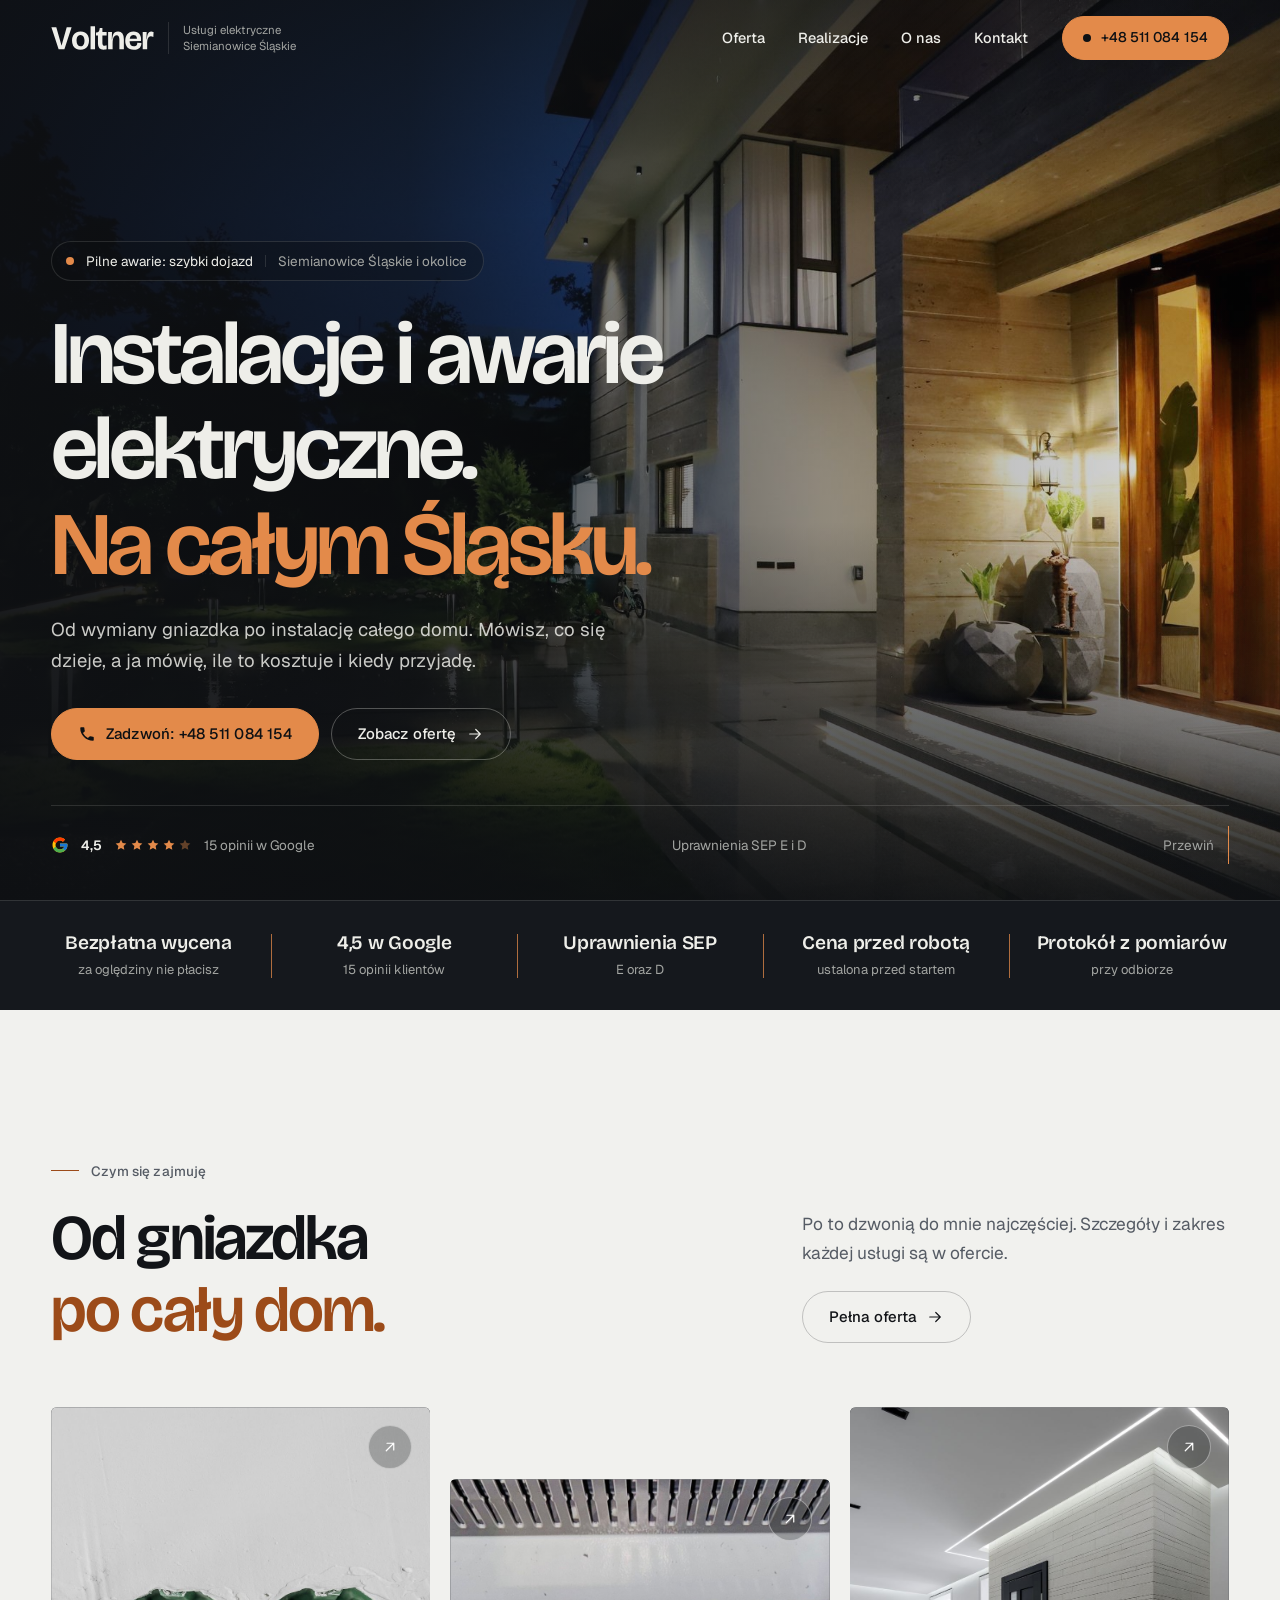
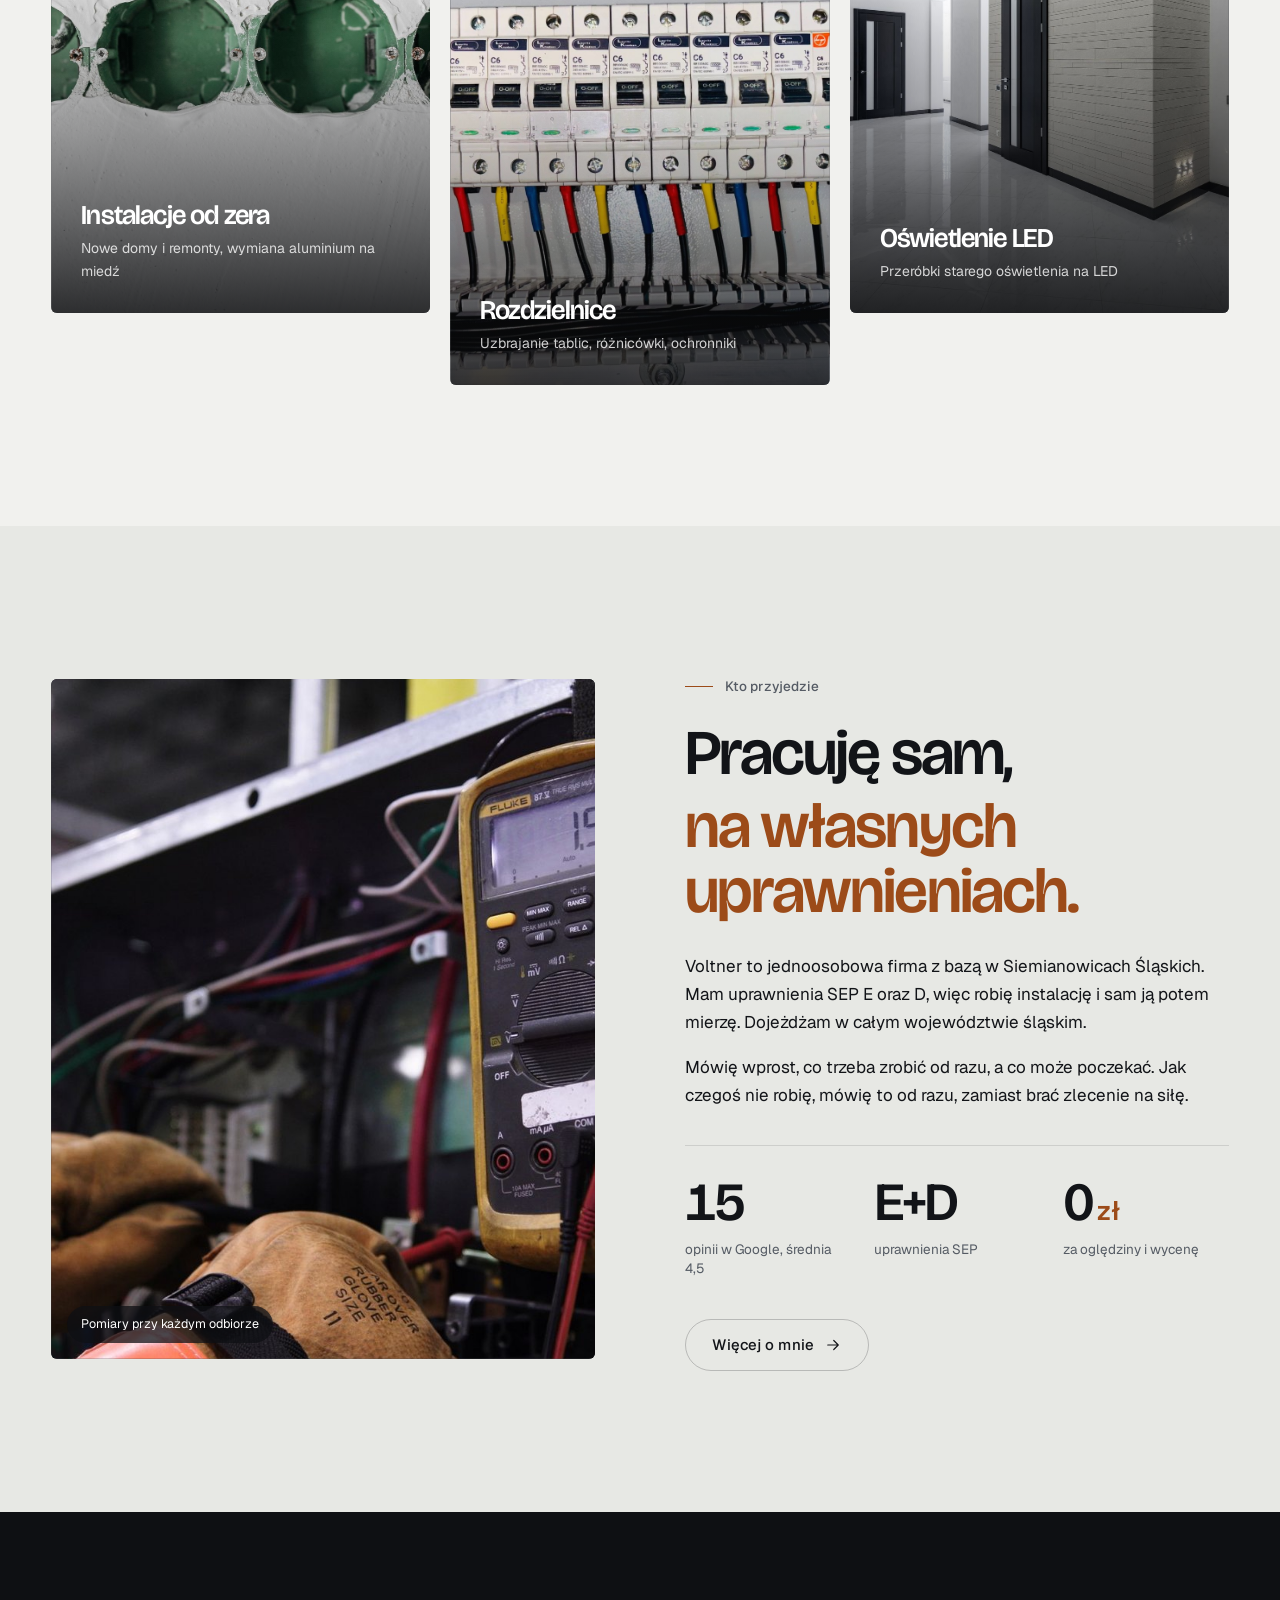
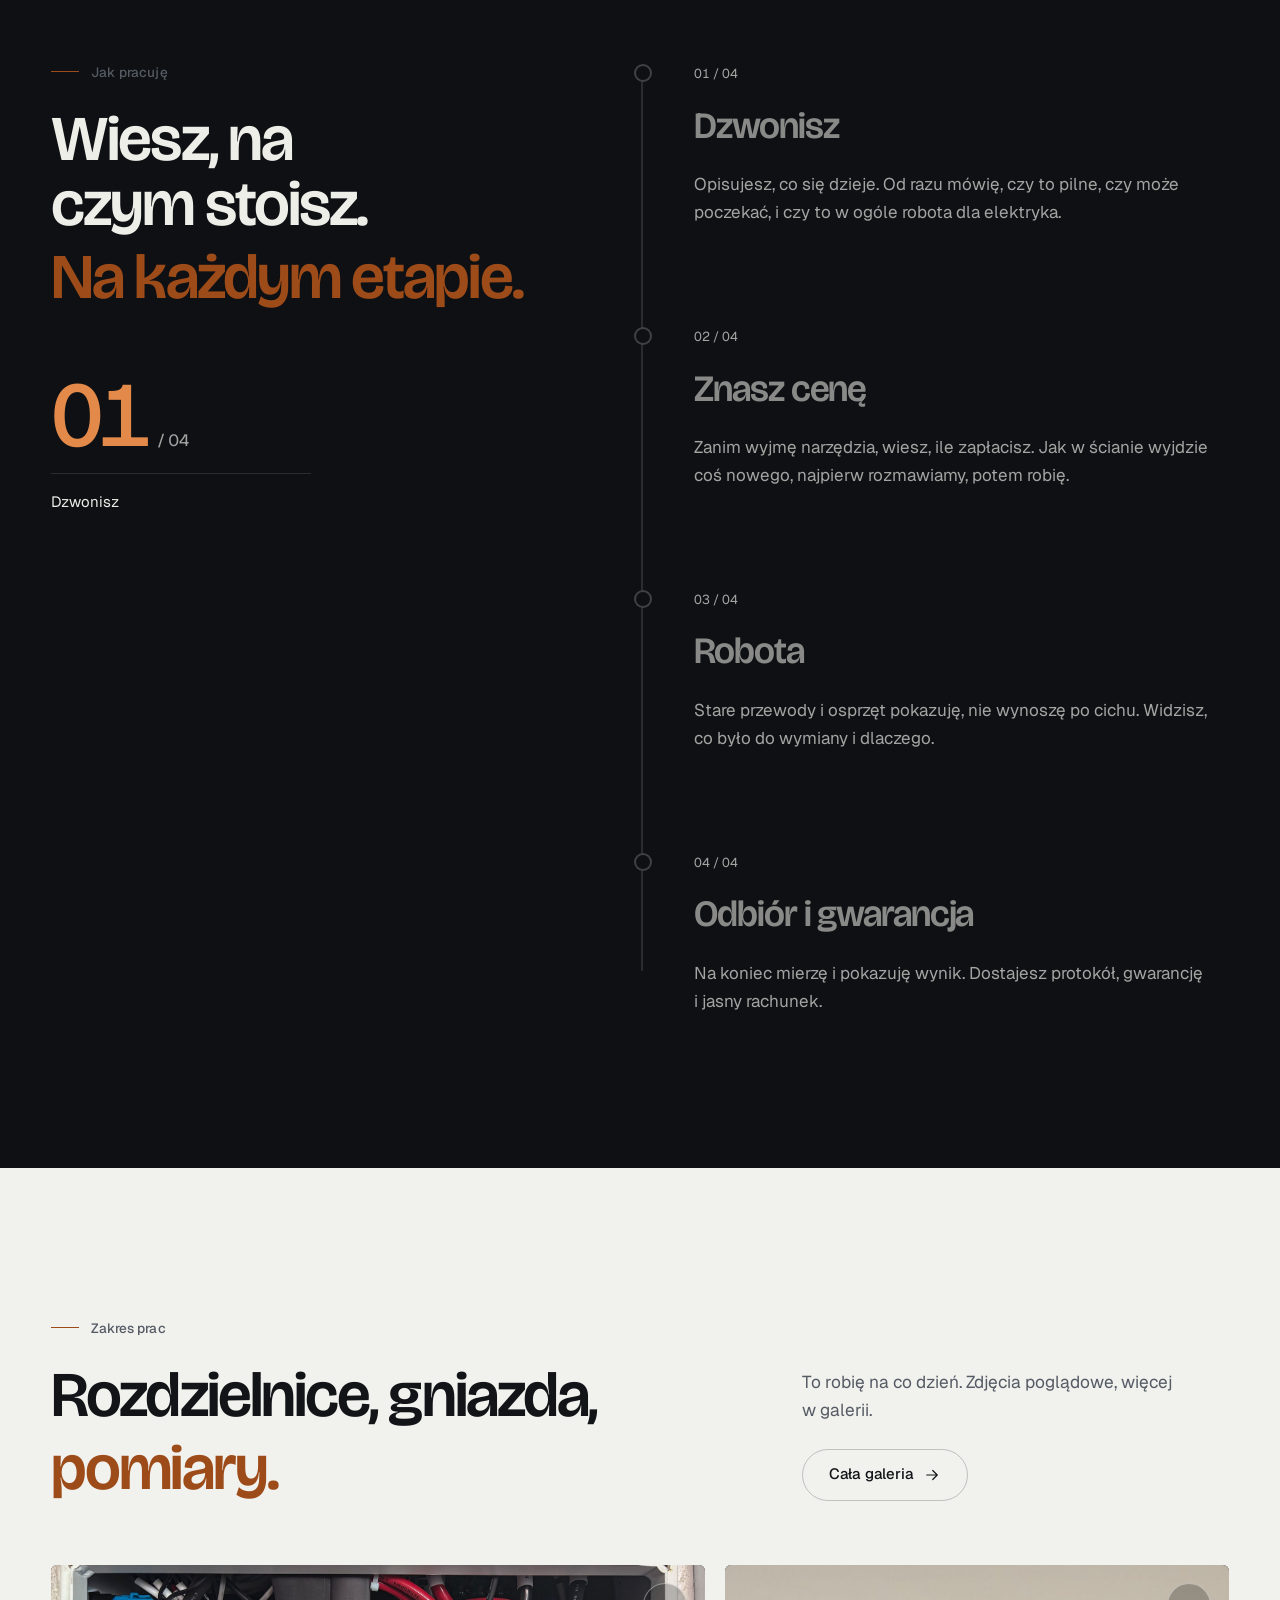
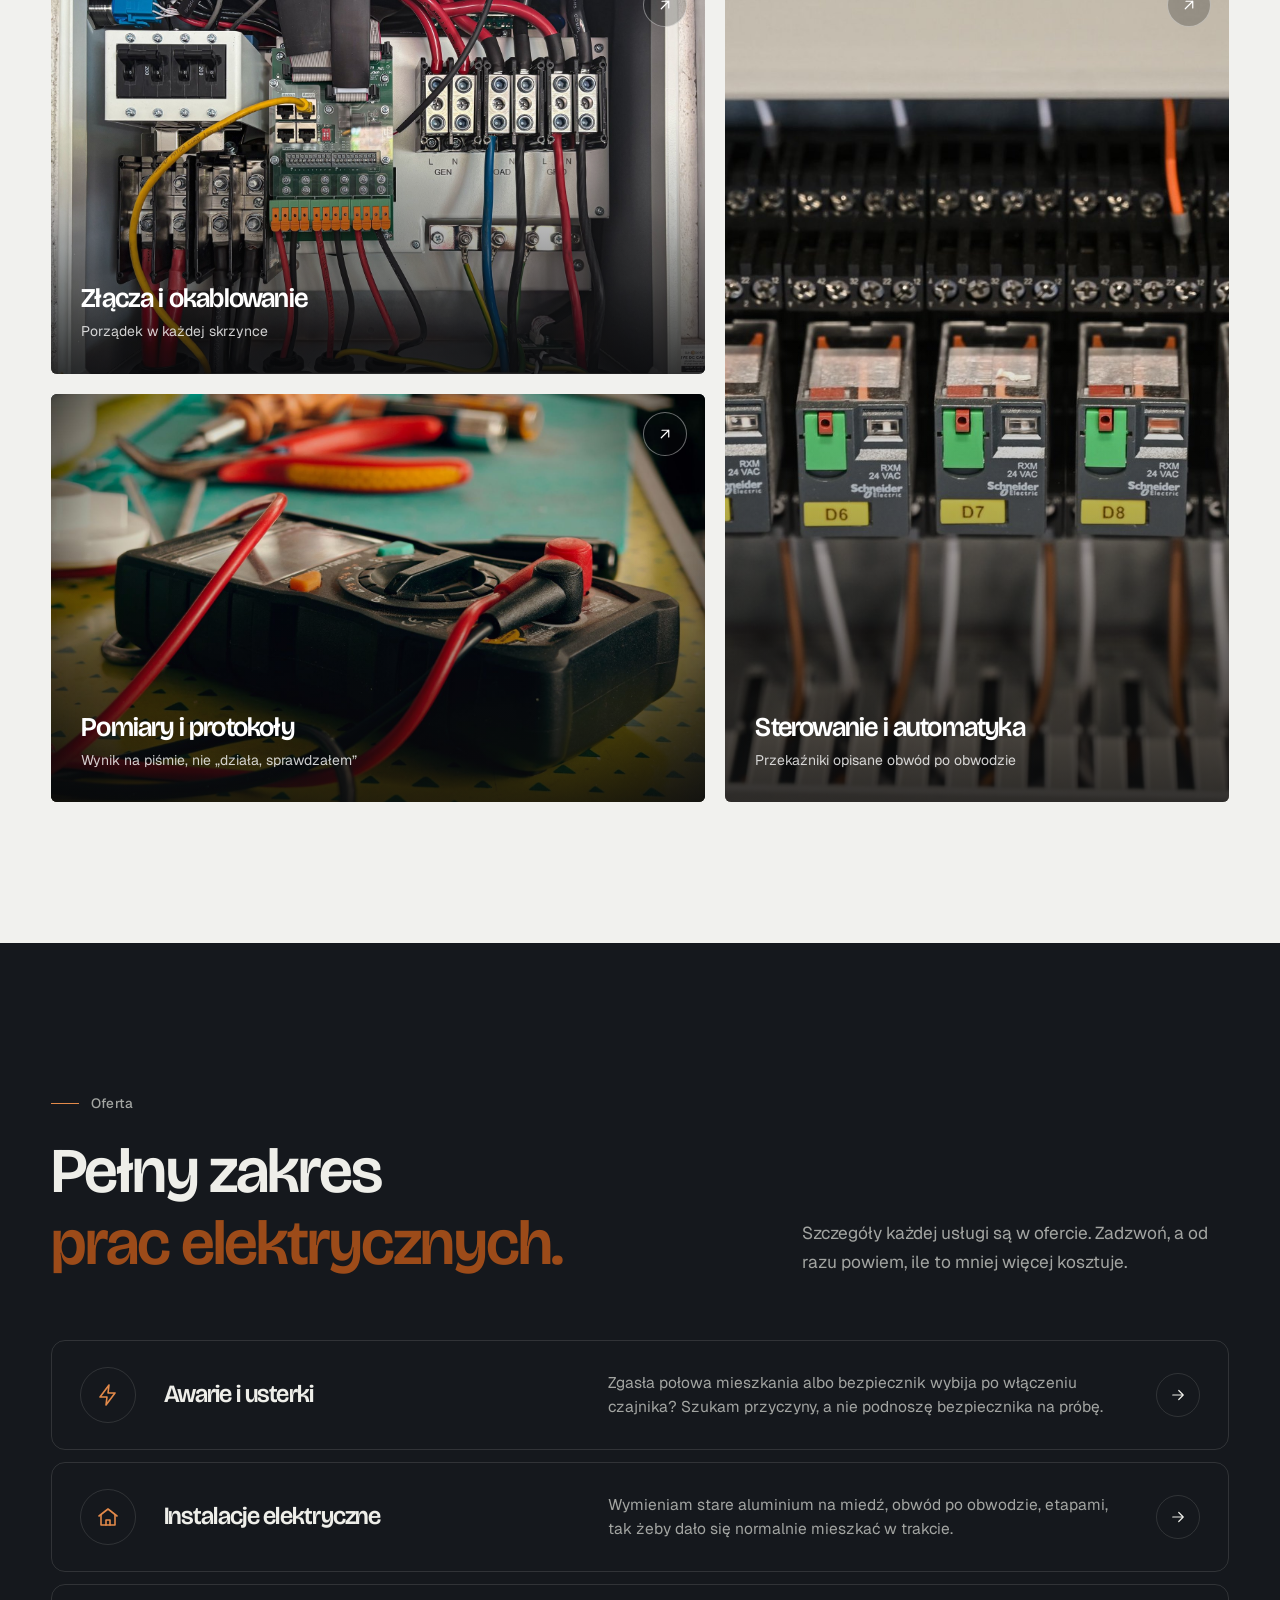
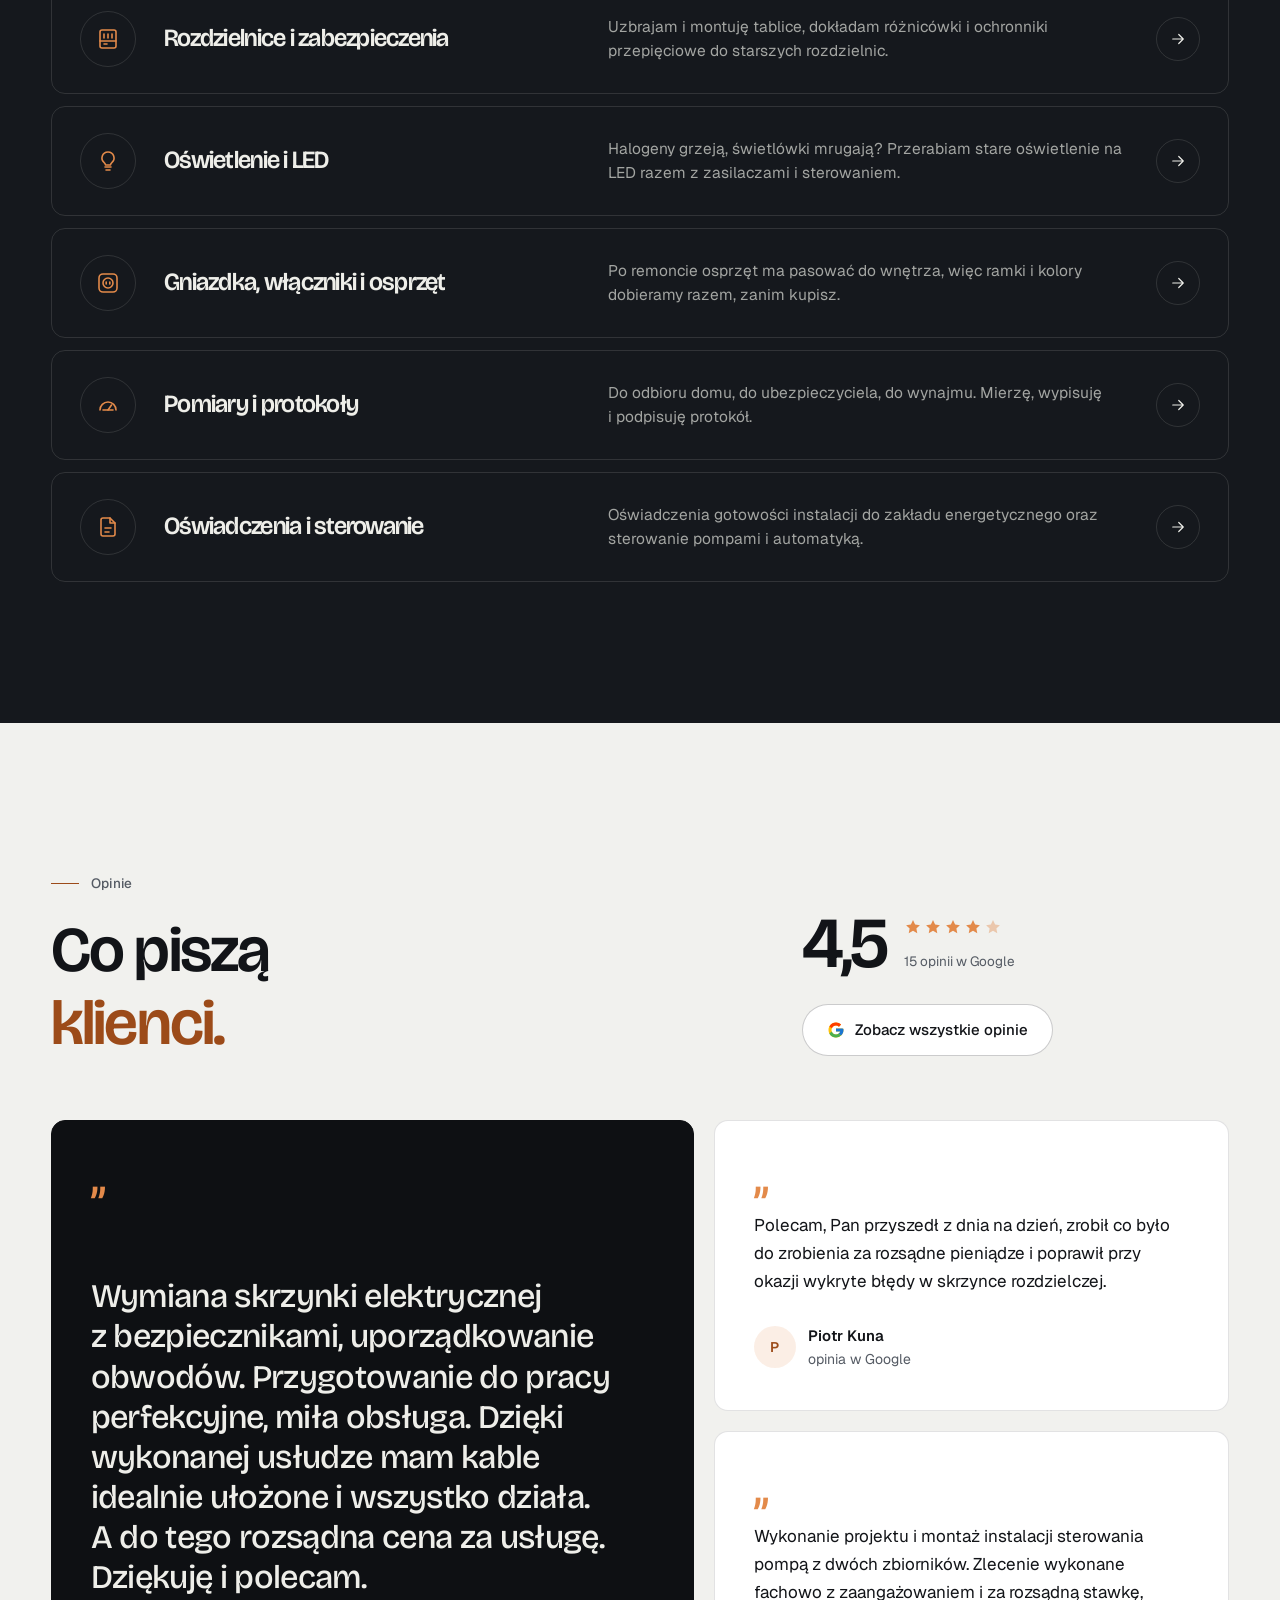
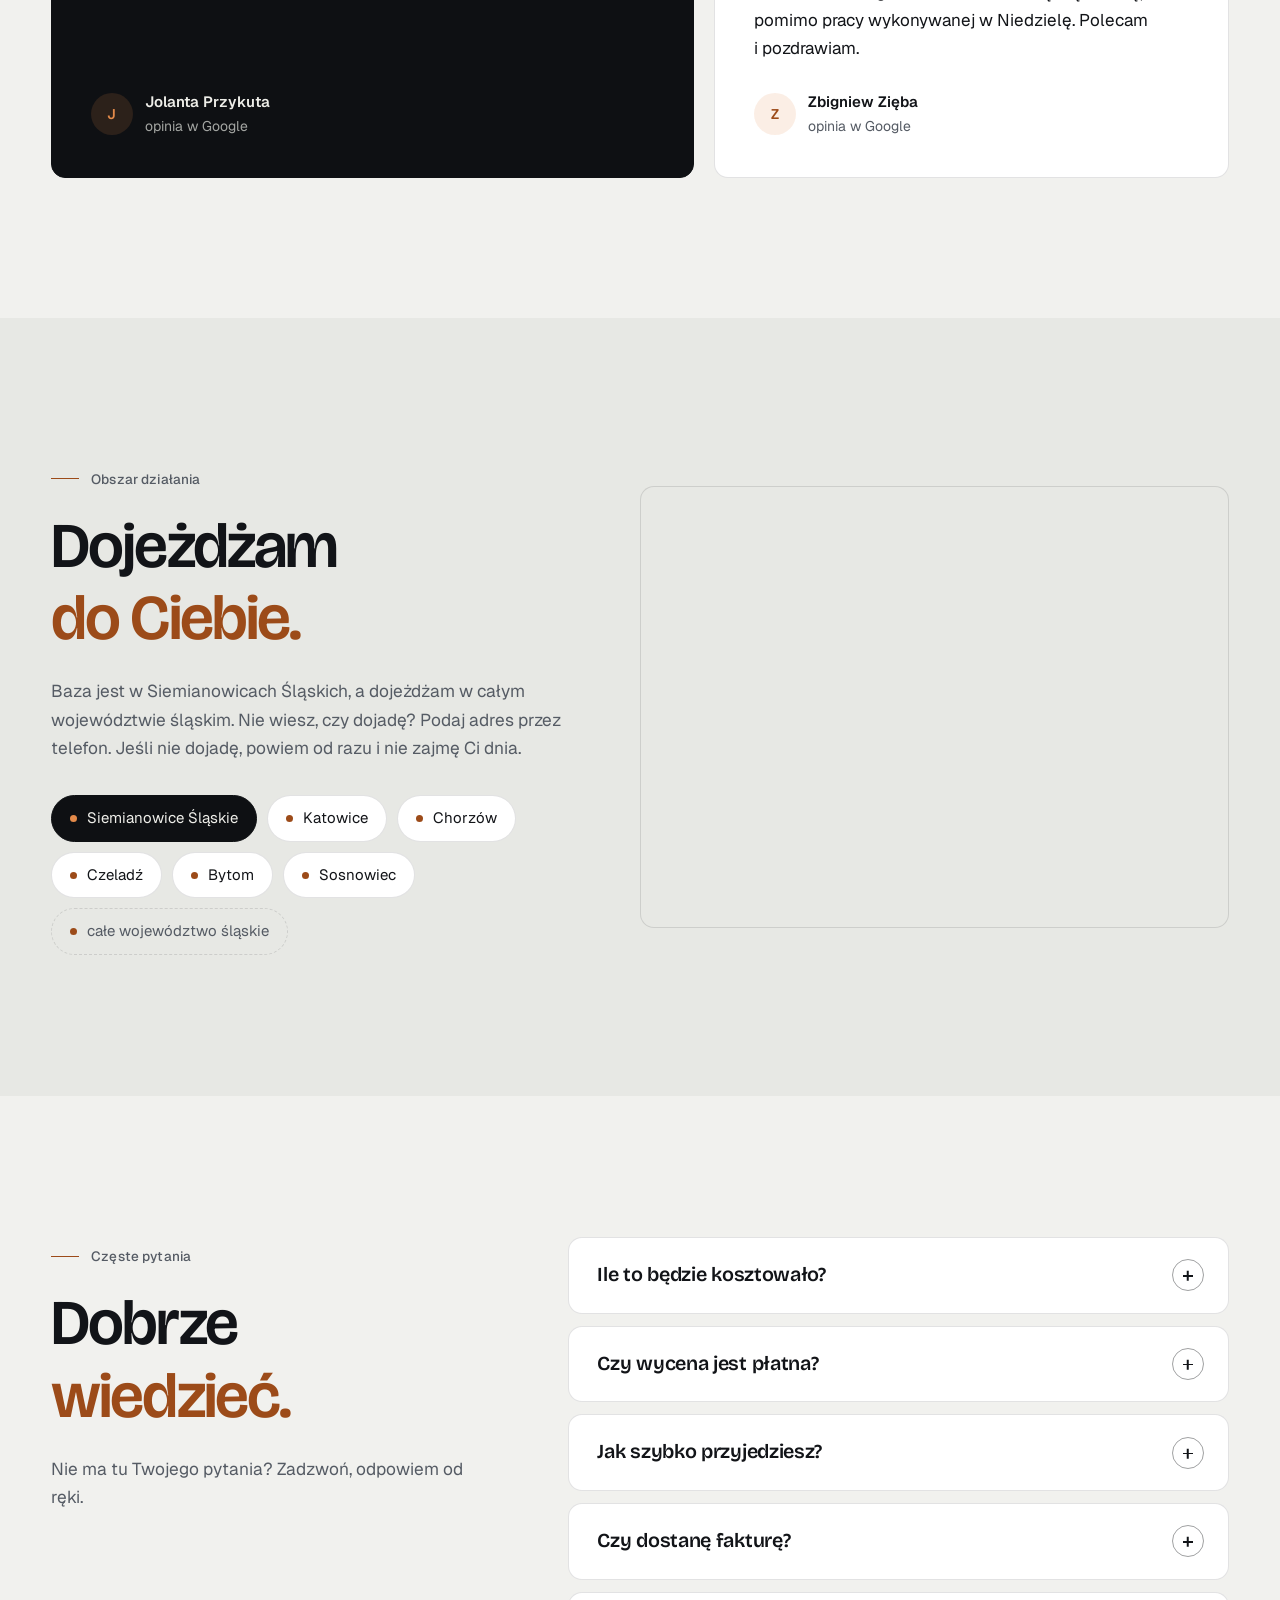
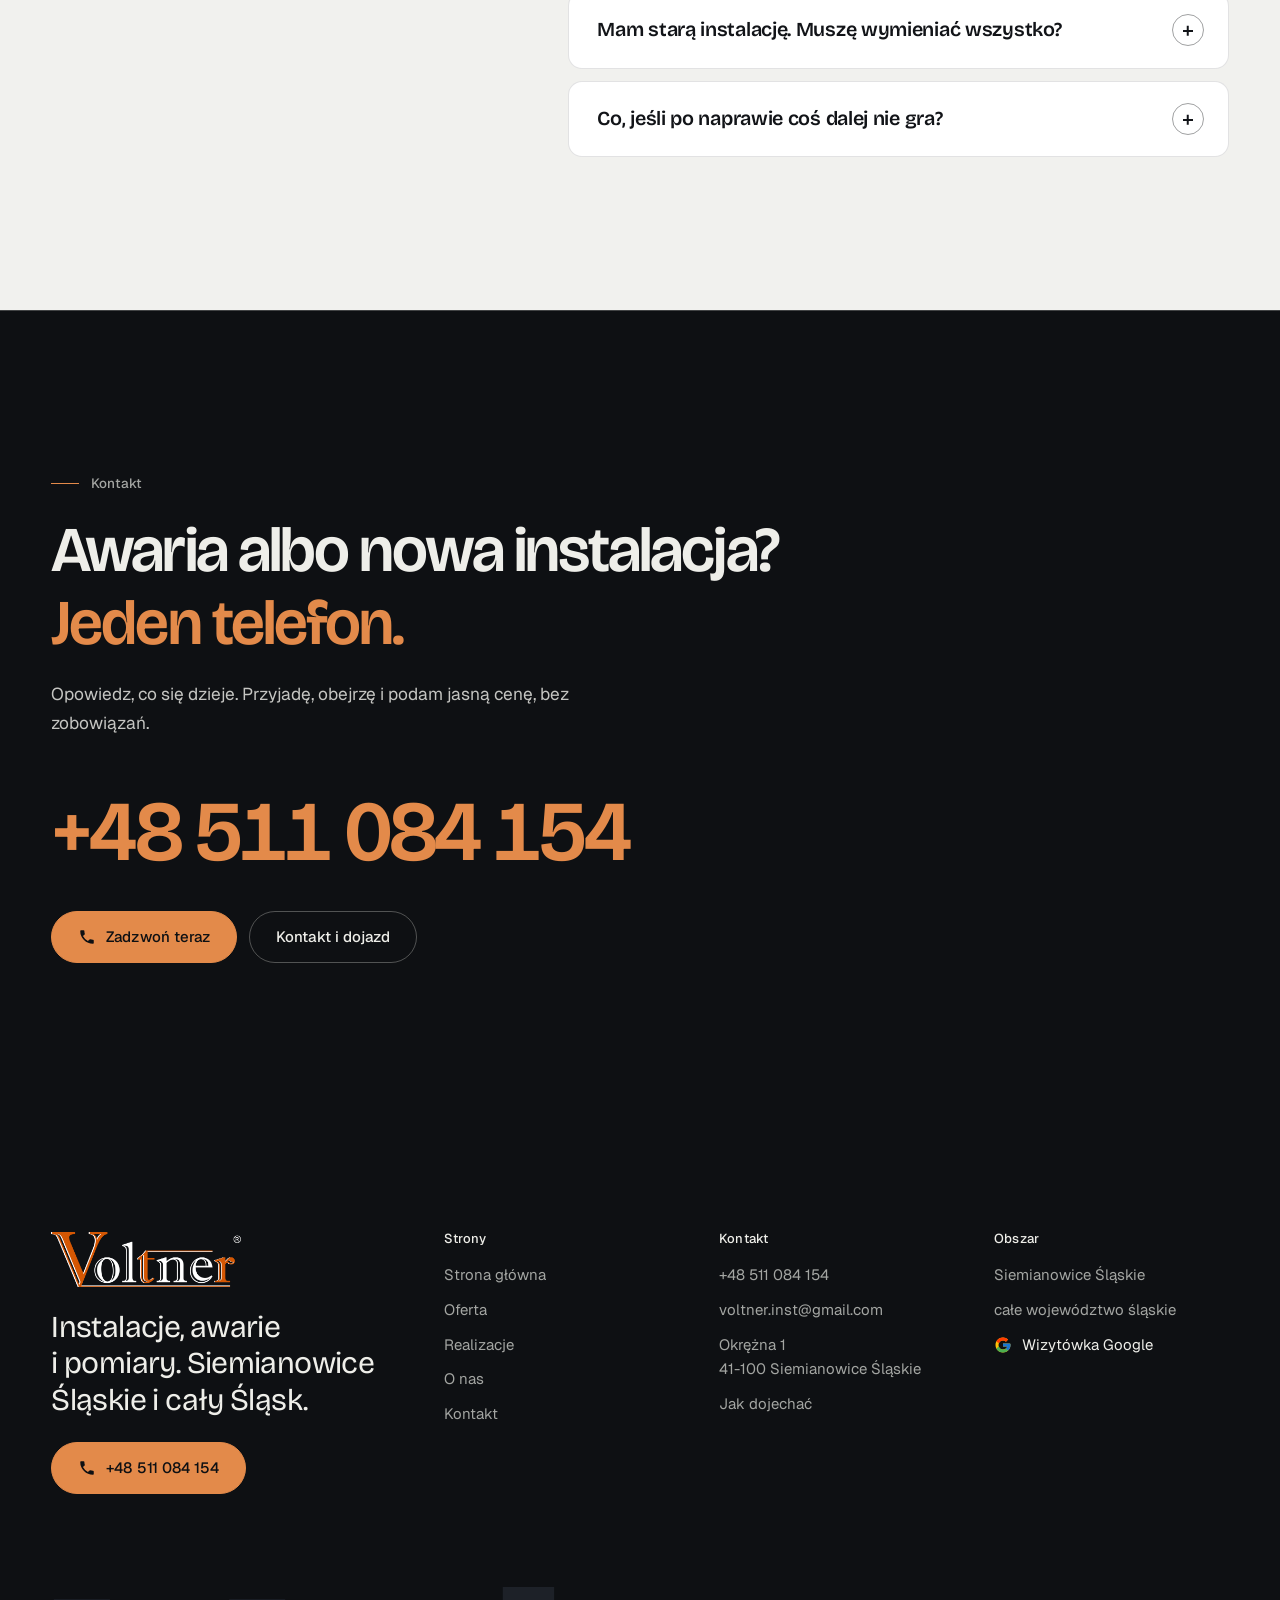
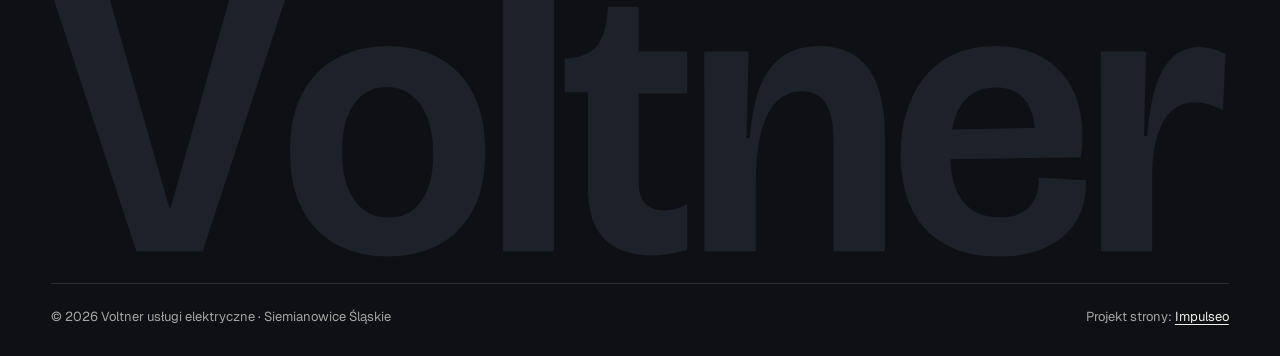
==== commit 0232aa1a: "[claude-edit][cmt:d8aae6df-be16-4733-bc3c-ea7fb091efe1] nowy projekt strony jak ElMac: grafit + mied" ====
--- a/index.html
+++ b/index.html
@@ -3,242 +3,401 @@
 <head>
 <meta charset="UTF-8">
 <meta name="viewport" content="width=device-width, initial-scale=1.0">
-<title>Voltner usługi elektryczne - elektryk, awarie i instalacje</title>
-<meta name="description" content="Elektryk w Siemianowicach Śląskich z dojazdem. Awarie, instalacje, rozdzielnice, oświetlenie, pomiary z protokołem. Cenę znasz przed robotą. Zadzwoń: +48 511 084 154.">
-<link rel="canonical" href="https://kris20032.github.io/voltner-uslugi-elektryczne/">
+<title>Voltner - elektryk Siemianowice Śląskie | instalacje, awarie, pomiary</title>
+<meta name="description" content="Elektryk z Siemianowic Śląskich z dojazdem w całym województwie śląskim. Awarie, instalacje, rozdzielnice, oświetlenie LED, pomiary z protokołem. Uprawnienia SEP E i D. Tel. +48 511 084 154.">
+<link rel="canonical" href="https://impulseo-pl.github.io/voltner-uslugi-elektryczne/">
 <meta name="robots" content="noindex, nofollow">
+<meta name="theme-color" content="#0E1013">
 <meta property="og:type" content="website">
 <meta property="og:locale" content="pl_PL">
 <meta property="og:site_name" content="Voltner usługi elektryczne">
-<meta property="og:title" content="Voltner usługi elektryczne - elektryk, awarie i instalacje">
-<meta property="og:description" content="Elektryk w Siemianowicach Śląskich z dojazdem. Awarie, instalacje, rozdzielnice, oświetlenie, pomiary z protokołem. Cenę znasz przed robotą. Zadzwoń: +48 511 084 154.">
-<meta property="og:url" content="https://kris20032.github.io/voltner-uslugi-elektryczne/">
-<meta property="og:image" content="https://kris20032.github.io/voltner-uslugi-elektryczne/img/og.jpg">
+<meta property="og:title" content="Voltner - elektryk Siemianowice Śląskie | instalacje, awarie, pomiary">
+<meta property="og:description" content="Elektryk z Siemianowic Śląskich z dojazdem w całym województwie śląskim. Awarie, instalacje, rozdzielnice, oświetlenie LED, pomiary z protokołem. Uprawnienia SEP E i D. Tel. +48 511 084 154.">
+<meta property="og:url" content="https://impulseo-pl.github.io/voltner-uslugi-elektryczne/">
+<meta property="og:image" content="https://impulseo-pl.github.io/voltner-uslugi-elektryczne/img/og.jpg">
 <meta property="og:image:width" content="1200">
 <meta property="og:image:height" content="630">
 <meta name="twitter:card" content="summary_large_image">
-<script type="application/ld+json">{"@context": "https://schema.org", "@type": "Electrician", "name": "Voltner usługi elektryczne", "url": "https://kris20032.github.io/voltner-uslugi-elektryczne/", "telephone": "+48511084154", "image": "https://kris20032.github.io/voltner-uslugi-elektryczne/img/og.jpg", "areaServed": "Siemianowice Śląskie", "sameAs": ["https://www.google.com/maps?cid=11020037258457436571"]}</script>
+<script type="application/ld+json">{"@context": "https://schema.org", "@type": "Electrician", "name": "Voltner usługi elektryczne", "url": "https://impulseo-pl.github.io/voltner-uslugi-elektryczne/", "telephone": "+48511084154", "email": "voltner.inst@gmail.com", "image": "https://impulseo-pl.github.io/voltner-uslugi-elektryczne/img/og.jpg", "address": {"@type": "PostalAddress", "streetAddress": "Okrężna 1", "postalCode": "41-100", "addressLocality": "Siemianowice Śląskie", "addressCountry": "PL"}, "geo": {"@type": "GeoCoordinates", "latitude": 50.2966673, "longitude": 19.019728}, "areaServed": ["Siemianowice Śląskie", "województwo śląskie"], "aggregateRating": {"@type": "AggregateRating", "ratingValue": "4.5", "reviewCount": "15"}, "sameAs": ["https://maps.google.com/?cid=11020037258457436571"]}</script>
+<script>(function(){var d=document.documentElement;d.classList.add('js');try{if(!window.matchMedia('(prefers-reduced-motion: reduce)').matches)d.classList.add('anim');}catch(e){}setTimeout(function(){if(!d.classList.contains('anim-ok'))d.classList.remove('anim');},3500);})();</script>
+<script>(function(){try{var d=document.documentElement,q=/[?&]intro/.test(location.search);if(!q&&window.matchMedia&&matchMedia('(prefers-reduced-motion: reduce)').matches)return;if(!q&&sessionStorage.getItem('voltner_intro'))return;sessionStorage.setItem('voltner_intro','1');d.classList.add('intro-on');setTimeout(function(){d.classList.remove('intro-on','intro-gra','intro-out');d.classList.add('hero-go')},4600);}catch(e){}})();</script>
+<link rel="preload" as="image" href="img/hero.jpg" fetchpriority="high">
 <link rel="preconnect" href="https://fonts.googleapis.com">
 <link rel="preconnect" href="https://fonts.gstatic.com" crossorigin>
-<link href="https://fonts.googleapis.com/css2?family=Sora:wght@600;700;800&family=Manrope:wght@400;500;600&display=swap" rel="stylesheet">
-<link rel="stylesheet" href="assets/styles.css?v=92452833">
+<link href="https://fonts.googleapis.com/css2?family=Bricolage+Grotesque:opsz,wght@12..96,400..700&family=Geist:wght@400..600&display=swap" rel="stylesheet">
+<link rel="stylesheet" href="assets/styles.css?v=20261026a">
+<script src="assets/lenis.min.js?v=1.1.20" defer></script>
+<script src="assets/main.js?v=20261026a" defer></script>
 </head>
 <body>
-
-<header class="nav">
-  <div class="wrap nav-inner">
-    <a class="brand brand-has-logo" href="index.html"><img class="brand-logo" src="img/logo.png" alt="Voltner usługi elektryczne" width="1613" height="528" decoding="async"></a>
-    <nav class="nav-links">
-      <a href="oferta.html">Oferta</a>
-      <a href="realizacje.html">Realizacje</a>
-      <a href="o-nas.html">O nas</a>
-      <a href="kontakt.html">Kontakt</a>
-      <a href="tel:+48511084154" class="btn btn-accent">Zadzwoń +48 511 084 154</a>
-    </nav>
-    <button class="nav-toggle" aria-label="Menu"><span></span><span></span><span></span></button>
-  </div>
+<a class="skip" href="#tresc">Przejdź do treści</a>
+<header class="site-head">
+<div class="intro" aria-hidden="true"><span class="intro-line"><i></i></span><span class="intro-meta">usługi elektryczne · Siemianowice Śląskie</span></div><div class="head-in">
+  <a class="brand" href="index.html" aria-label="Voltner - strona główna">
+    <span class="znak"><svg class="wm" viewBox="-1 -700 3084 721" role="img" aria-label="Voltner"><path pathLength="1" style="--i:0" d="M222.59283447265625 0.0 6.06689453125 -660.0H152.87200927734375L309.02423095703125 -113.07269287109375H312.02423095703125L465.9515380859375 -660.0H612.498291015625L396.230712890625 0.0Z"/><path pathLength="1" style="--i:1" d="M880.4832763671875 13.74163818359375Q806.5501708984375 13.74163818359375 748.5836181640625 -16.629180908203125Q690.6170654296875 -47.0 657.7462463378906 -108.11245727539062Q624.8754272460938 -169.22491455078125 624.8754272460938 -261.19146728515625Q624.8754272460938 -355.60784912109375 658.7295227050781 -416.59112548828125Q692.5836181640625 -477.57440185546875 750.533447265625 -507.4619445800781Q808.4832763671875 -537.3494873046875 881.1580200195312 -537.3494873046875Q956.3160400390625 -537.3494873046875 1013.7825927734375 -506.7203063964844Q1071.2491455078125 -476.09112548828125 1103.7491455078125 -414.8494873046875Q1136.2491455078125 -353.60784912109375 1136.2491455078125 -260.899658203125Q1136.2491455078125 -166.22491455078125 1102.6534118652344 -105.37081909179688Q1069.0576782226562 -44.5167236328125 1011.1078491210938 -15.387542724609375Q953.1580200195312 13.74163818359375 880.4832763671875 13.74163818359375ZM883.1914672851562 -88.46484375Q920.3921508789062 -88.46484375 946.301025390625 -107.77337646484375Q972.2098999023438 -127.0819091796875 986.0518798828125 -164.31143188476562Q999.8938598632812 -201.54095458984375 999.8938598632812 -253.70819091796875Q999.8938598632812 -309.5836181640625 985.1810607910156 -348.5715026855469Q970.46826171875 -387.55938720703125 943.1885681152344 -408.7554626464844Q915.9088745117188 -429.9515380859375 877.7081909179688 -429.9515380859375Q841.2491455078125 -429.9515380859375 815.2110900878906 -410.12628173828125Q789.1730346679688 -390.301025390625 775.2018737792969 -352.6839599609375Q761.230712890625 -315.06689453125 761.230712890625 -262.67474365234375Q761.230712890625 -180.732421875 793.5438537597656 -134.5986328125Q825.8569946289062 -88.46484375 883.1914672851562 -88.46484375Z"/><path pathLength="1" style="--i:2" d="M1182.1337890625 0.0V-692.2491455078125H1316.7474365234375V0.0Z"/><path pathLength="1" style="--i:3" d="M1573.1488037109375 10.966552734375Q1489.1914672851562 10.966552734375 1447.0501708984375 -33.303924560546875Q1404.9088745117188 -77.57440185546875 1404.9088745117188 -168.27337646484375V-416.46826171875H1344.3252563476562V-505.29180908203125H1356.367919921875Q1407.5167236328125 -511.22491455078125 1429.2537536621094 -538.5242309570312Q1450.9907836914062 -565.8235473632812 1455.698974609375 -620.6470947265625L1457.5075073242188 -640.4740600585938H1538.0392456054688V-523.3494873046875H1664.9815673828125V-413.501708984375H1538.0392456054688V-179.39794921875Q1538.0392456054688 -140.8812255859375 1556.4100646972656 -123.8477783203125Q1574.7808837890625 -106.8143310546875 1603.5894165039062 -106.8143310546875Q1618.8812255859375 -106.8143310546875 1635.3022155761719 -111.3310546875Q1651.7232055664062 -115.8477783203125 1664.9815673828125 -124.39794921875V-3.80853271484375Q1637.5986328125 4.67474365234375 1615.0196228027344 7.820648193359375Q1592.4406127929688 10.966552734375 1573.1488037109375 10.966552734375Z"/><path pathLength="1" style="--i:4" d="M1710.1337890625 0.0V-278.07269287109375L1709.6170654296875 -523.3494873046875H1826.2064819335938L1820.5225219726562 -296.9815673828125H1829.0392456054688Q1835.0392456054688 -378.5986328125 1855.9435119628906 -431.6822509765625Q1876.8477783203125 -484.765869140625 1915.0104064941406 -511.05767822265625Q1953.1730346679688 -537.3494873046875 2010.431396484375 -537.3494873046875Q2097.2064819335938 -537.3494873046875 2140.060577392578 -478.02423095703125Q2182.9146728515625 -418.698974609375 2182.9146728515625 -298.72320556640625V0.0H2048.301025390625V-284.698974609375Q2048.301025390625 -353.167236328125 2028.5715026855469 -386.2387390136719Q2008.8419799804688 -419.31024169921875 1964.832763671875 -419.31024169921875Q1927.8569946289062 -419.31024169921875 1900.8523864746094 -393.7889099121094Q1873.8477783203125 -368.267578125 1859.297607421875 -313.6459045410156Q1844.7474365234375 -259.02423095703125 1844.7474365234375 -170.46484375V0.0Z"/><path pathLength="1" style="--i:5" d="M2481.899658203125 13.74163818359375Q2412.3252563476562 13.74163818359375 2363.504608154297 -6.854095458984375Q2314.6839599609375 -27.4498291015625 2283.6839599609375 -64.04556274414062Q2252.6839599609375 -100.64129638671875 2238.2796936035156 -148.899658203125Q2223.8754272460938 -197.15802001953125 2223.8754272460938 -252.74163818359375Q2223.8754272460938 -309.74163818359375 2238.504608154297 -361.0957336425781Q2253.1337890625 -412.4498291015625 2283.3754272460938 -452.0455627441406Q2313.6170654296875 -491.64129638671875 2360.696075439453 -514.4953918457031Q2407.7750854492188 -537.3494873046875 2472.6747436523438 -537.3494873046875Q2535.5075073242188 -537.3494873046875 2581.5530700683594 -515.6580200195312Q2627.5986328125 -493.966552734375 2656.2110900878906 -454.6793518066406Q2684.8235473632812 -415.39215087890625 2694.8737182617188 -362.45904541015625Q2704.9238891601562 -309.52593994140625 2696.2491455078125 -246.55938720703125L2307.565185546875 -240.301025390625V-318.22491455078125L2594.46826171875 -323.4832763671875L2573.9849853515625 -278.42559814453125Q2578.434814453125 -325.7174072265625 2568.6095581054688 -359.2843017578125Q2558.7843017578125 -392.8511962890625 2535.296417236328 -410.9013671875Q2511.8085327148438 -428.9515380859375 2472.6747436523438 -428.9515380859375Q2431.0242309570312 -428.9515380859375 2404.632080078125 -407.7554626464844Q2378.2399291992188 -386.55938720703125 2366.268768310547 -348.3131408691406Q2354.297607421875 -310.06689453125 2354.297607421875 -258.93310546875Q2354.297607421875 -173.02423095703125 2386.8523864746094 -130.98617553710938Q2419.4071655273438 -88.9481201171875 2483.6747436523438 -88.9481201171875Q2513.6170654296875 -88.9481201171875 2533.4924926757812 -97.40255737304688Q2553.367919921875 -105.85699462890625 2565.305633544922 -120.58651733398438Q2577.2433471679688 -135.3160400390625 2581.8892517089844 -154.14129638671875Q2586.53515625 -172.966552734375 2585.2767944335938 -193.4498291015625L2709.2491455078125 -185.966552734375Q2711.2156982421875 -149.3494873046875 2699.9071655273438 -113.96194458007812Q2688.5986328125 -78.57440185546875 2661.694366455078 -49.8662109375Q2634.7901000976562 -21.15802001953125 2590.3569946289062 -3.70819091796875Q2545.9238891601562 13.74163818359375 2481.899658203125 13.74163818359375Z"/><path pathLength="1" style="--i:6" d="M2749.1337890625 0.0V-270.72320556640625L2748.6170654296875 -523.3494873046875H2867.1730346679688L2861.4890747070312 -301.72320556640625H2870.0057983398438Q2876.0057983398438 -387.0150146484375 2894.1517028808594 -438.2278137207031Q2912.297607421875 -489.44061279296875 2940.6061401367188 -512.265869140625Q2968.9146728515625 -535.0911254882812 3004.7566528320312 -535.0911254882812Q3021.46484375 -535.0911254882812 3039.5438537597656 -530.7370300292969Q3057.6228637695312 -526.3829345703125 3075.3310546875 -516.93310546875L3068.1061401367188 -369.22833251953125Q3048.431396484375 -380.16143798828125 3029.498291015625 -385.2404479980469Q3010.565185546875 -390.3194580078125 2993.632080078125 -390.3194580078125Q2958.53173828125 -390.3194580078125 2933.8189392089844 -367.6689453125Q2909.1061401367188 -345.0184326171875 2896.0559692382812 -301.234130859375Q2883.0057983398438 -257.4498291015625 2883.0057983398438 -194.79010009765625V0.0Z"/></svg></span>
+    <span class="brand-sub">Usługi elektryczne<br>Siemianowice Śląskie</span>
+  </a>
+  <nav class="nav-links" aria-label="Menu główne">
+    <a class="nl" href="oferta.html">Oferta</a><a class="nl" href="realizacje.html">Realizacje</a><a class="nl" href="o-nas.html">O&nbsp;nas</a><a class="nl" href="kontakt.html">Kontakt</a>
+    <a class="btn btn-copper nav-cta" href="tel:+48511084154"><span class="live" aria-hidden="true"></span>+48 511 084 154</a>
+  </nav>
+  <button class="burger" type="button" aria-label="Otwórz menu" aria-expanded="false" aria-controls="mnav"><span></span><span></span></button>
+</div>
 </header>
-
-<main>
-<section class="hero-fach">
-  <img class="hf-photo" src="img/hero.jpg" fetchpriority="high" data-rotate="img/g15.jpg|img/g14.jpg" alt="Voltner usługi elektryczne" width="1880" height="1251">
-  <div class="hf-panel">
-    <div class="hf-inner">
-      <span class="hf-kicker">Usługi elektryczne</span>
-      <h1 class="hf-title">Awarie, instalacje, pomiary. Siemianowice Śląskie i okolice. <em></em></h1>
-      <p class="hf-lead">Od wymiany gniazdka po instalację całego domu. Ty mówisz, co się dzieje - ja mówię, ile i kiedy.</p>
-      <a class="hf-phone" href="tel:+48511084154"><span class="hf-phone-lab">Zadzwoń teraz</span><span class="hf-phone-num"><svg class="ico-tel" width="16" height="16" viewBox="0 0 24 24" fill="none" aria-hidden="true"><path d="M6.6 10.8a15.5 15.5 0 0 0 6.6 6.6l2.2-2.2a1 1 0 0 1 1-.24 11.4 11.4 0 0 0 3.6.58 1 1 0 0 1 1 1V20a1 1 0 0 1-1 1A17 17 0 0 1 3 4a1 1 0 0 1 1-1h3.5a1 1 0 0 1 1 1c0 1.25.2 2.46.58 3.6a1 1 0 0 1-.25 1l-2.23 2.2Z" fill="currentColor"/></svg> +48 511 084 154</span></a>
-      <div class="hf-actions">
-        <a href="kontakt.html" class="btn btn-accent">Zadzwoń po wycenę <span class="arr">→</span></a>
-        <a href="tel:+48511084154" class="btn btn-ghost hf-ghost">Zadzwoń +48 511 084 154</a>
-      </div>
-      <div class="hf-trust"><svg class="ico-star" width="14" height="14" viewBox="0 0 24 24" style="vertical-align:-2px" aria-hidden="true"><path d="M12 2.8l2.85 5.8 6.4.93-4.63 4.5 1.1 6.37L12 17.4l-5.72 3 1.1-6.37-4.63-4.5 6.4-.93L12 2.8Z" fill="currentColor"/></svg> Ocena 4,5 w Google · 15 opinii</div>
-    </div>
-  </div>
-</section>
-<section class="fach-promise">
+<script>(function(){var d=document.documentElement;if(!d.classList.contains('intro-on'))return;
+var wyszlo=false,koniec=false,t0=Date.now();
+function heroGotowe(){var im=document.querySelector('.hero-media img');return !!(im&&im.complete&&im.naturalWidth>0);}
+function sprzataj(){if(koniec)return;koniec=true;d.classList.add('hero-go');d.classList.remove('intro-on','intro-gra','intro-out');
+['--i-w','--i-h','--i-px','--i-py','--i-zmniejsz','--i-baza-w','--i-baza-h'].forEach(function(k){d.style.removeProperty(k);});
+try{document.dispatchEvent(new Event('wejscie:koniec'));}catch(e){}}
+function wyjdz(){if(wyszlo||koniec)return;wyszlo=true;d.classList.add('intro-out');setTimeout(function(){d.classList.add('hero-go');},240);setTimeout(sprzataj,880);}
+function moze(){if(wyszlo||koniec)return;var t=Date.now()-t0;if(t>=1240&&(heroGotowe()||t>=1700))wyjdz();else setTimeout(moze,60);}
+try{var znak=document.querySelector('.brand .znak'),wm=znak&&znak.querySelector('.wm');if(!wm){sprzataj();return;}
+znak.classList.add('mierze');var r=wm.getBoundingClientRect();znak.classList.remove('mierze');
+if(!r.width||!r.height){sprzataj();return;}
+var W=window.innerWidth,H=window.innerHeight,cel=W<680?Math.min(W*0.66,300):Math.min(W*0.34,520);cel=Math.max(r.width,cel);
+var u=function(k,v){d.style.setProperty(k,v);};
+u('--i-w',Math.round(cel)+'px');u('--i-h',Math.round(cel*r.height/r.width)+'px');u('--i-zmniejsz',(r.width/cel).toFixed(4));
+u('--i-px',Math.round(r.left+r.width/2-W/2)+'px');u('--i-py',Math.round(r.top+r.height/2-H/2)+'px');
+u('--i-baza-w',Math.round(r.width)+'px');u('--i-baza-h',Math.round(r.height)+'px');
+requestAnimationFrame(function(){requestAnimationFrame(function(){d.classList.add('intro-gra');t0=Date.now();moze();});});
+['wheel','touchstart','keydown','pointerdown'].forEach(function(ev){window.addEventListener(ev,function(){sprzataj();},{once:true,passive:true});});
+setTimeout(sprzataj,3900);
+}catch(e){sprzataj();}})();</script>
+<div class="mnav" id="mnav">
+  <div class="mnav-in">
+    <a class="ml" href="index.html" aria-current="page">Strona główna</a><a class="ml" href="oferta.html">Oferta</a><a class="ml" href="realizacje.html">Realizacje</a><a class="ml" href="o-nas.html">O&nbsp;nas</a><a class="ml" href="kontakt.html">Kontakt</a>
+    <div class="mnav-foot">
+      <span>Pilne awarie: szybki dojazd, Siemianowice Śląskie i&nbsp;okolice</span>
+      <a class="btn btn-copper" href="tel:+48511084154"><svg class="ico" width="16" height="16" viewBox="0 0 24 24" fill="none" aria-hidden="true"><path d="M6.6 10.8a15.5 15.5 0 0 0 6.6 6.6l2.2-2.2a1 1 0 0 1 1-.24 11.4 11.4 0 0 0 3.6.58 1 1 0 0 1 1 1V20a1 1 0 0 1-1 1A17 17 0 0 1 3 4a1 1 0 0 1 1-1h3.5a1 1 0 0 1 1 1c0 1.25.2 2.46.58 3.6a1 1 0 0 1-.25 1l-2.23 2.2Z" fill="currentColor"/></svg>+48 511 084 154</a>
+    </div>
+  </div>
+</div>
+<main id="tresc">
+
+<section class="hero">
+  <div class="hero-media"><img src="img/hero.jpg" alt="Nowoczesny dom wieczorem z oświetleniem ogrodu, schodów i wejścia" width="1880" height="1253" decoding="async" fetchpriority="high"></div>
+  <div class="hero-in">
+    <p class="hero-tag up" style="--d:0"><span class="live" aria-hidden="true"></span>Pilne awarie: szybki dojazd<span class="sep" aria-hidden="true"></span><span class="muted">Siemianowice Śląskie i&nbsp;okolice</span></p>
+    <h1><span class="ln"><span class="ln-i" style="--k:0">Instalacje i&nbsp;awarie</span></span><span class="ln"><span class="ln-i" style="--k:1">elektryczne.</span></span><span class="ln"><span class="ln-i" style="--k:2"><em>Na całym Śląsku.</em></span></span></h1>
+    <p class="hero-lead up" style="--d:380">Od wymiany gniazdka po instalację całego domu. Mówisz, co się dzieje, a&nbsp;ja mówię, ile to kosztuje i&nbsp;kiedy przyjadę.</p>
+    <div class="hero-ctas up" style="--d:500">
+      <a class="btn btn-copper" href="tel:+48511084154"><svg class="ico" width="16" height="16" viewBox="0 0 24 24" fill="none" aria-hidden="true"><path d="M6.6 10.8a15.5 15.5 0 0 0 6.6 6.6l2.2-2.2a1 1 0 0 1 1-.24 11.4 11.4 0 0 0 3.6.58 1 1 0 0 1 1 1V20a1 1 0 0 1-1 1A17 17 0 0 1 3 4a1 1 0 0 1 1-1h3.5a1 1 0 0 1 1 1c0 1.25.2 2.46.58 3.6a1 1 0 0 1-.25 1l-2.23 2.2Z" fill="currentColor"/></svg>Zadzwoń: +48 511 084 154</a>
+      <a class="btn btn-ghost" href="oferta.html">Zobacz ofertę<svg class="ico arr" width="18" height="18" viewBox="0 0 24 24" fill="none" stroke="currentColor" stroke-width="1.6" stroke-linecap="round" stroke-linejoin="round" aria-hidden="true"><path d="M5 12h14M13 6l6 6-6 6"/></svg></a>
+    </div>
+    <div class="hero-foot up" style="--d:640">
+      <span class="rate"><svg class="g-logo" viewBox="0 0 48 48" aria-hidden="true"><path fill="#FFC107" d="M43.6 20.5H42V20H24v8h11.3C33.7 32.7 29.2 36 24 36c-6.6 0-12-5.4-12-12s5.4-12 12-12c3.1 0 5.8 1.2 7.9 3.1l5.7-5.7C34 6.1 29.3 4 24 4 12.9 4 4 12.9 4 24s8.9 20 20 20 20-8.9 20-20c0-1.3-.1-2.4-.4-3.5z"/><path fill="#FF3D00" d="m6.3 14.7 6.6 4.8C14.7 15.1 19 12 24 12c3.1 0 5.8 1.2 7.9 3.1l5.7-5.7C34 6.1 29.3 4 24 4 16.3 4 9.7 8.3 6.3 14.7z"/><path fill="#4CAF50" d="M24 44c5.2 0 9.9-2 13.4-5.2l-6.2-5.2A11.9 11.9 0 0 1 24 36c-5.2 0-9.6-3.3-11.3-7.9l-6.5 5C9.5 39.6 16.2 44 24 44z"/><path fill="#1976D2" d="M43.6 20.5H42V20H24v8h11.3a12 12 0 0 1-4.1 5.6l6.2 5.2C37 39.2 44 34 44 24c0-1.3-.1-2.4-.4-3.5z"/></svg><b>4,5</b><span class="stars" aria-label="Ocena 4,5 na 5"><svg viewBox="0 0 24 24" aria-hidden="true"><path fill="currentColor" d="M12 2.8l2.8 5.9 6.4.8-4.7 4.4 1.2 6.3L12 17.1l-5.7 3.1 1.2-6.3L2.8 9.5l6.4-.8z"/></svg><svg viewBox="0 0 24 24" aria-hidden="true"><path fill="currentColor" d="M12 2.8l2.8 5.9 6.4.8-4.7 4.4 1.2 6.3L12 17.1l-5.7 3.1 1.2-6.3L2.8 9.5l6.4-.8z"/></svg><svg viewBox="0 0 24 24" aria-hidden="true"><path fill="currentColor" d="M12 2.8l2.8 5.9 6.4.8-4.7 4.4 1.2 6.3L12 17.1l-5.7 3.1 1.2-6.3L2.8 9.5l6.4-.8z"/></svg><svg viewBox="0 0 24 24" aria-hidden="true"><path fill="currentColor" d="M12 2.8l2.8 5.9 6.4.8-4.7 4.4 1.2 6.3L12 17.1l-5.7 3.1 1.2-6.3L2.8 9.5l6.4-.8z"/></svg><svg style="opacity:.4" viewBox="0 0 24 24" aria-hidden="true"><path fill="currentColor" d="M12 2.8l2.8 5.9 6.4.8-4.7 4.4 1.2 6.3L12 17.1l-5.7 3.1 1.2-6.3L2.8 9.5l6.4-.8z"/></svg></span><span>15 opinii w&nbsp;Google</span></span>
+      <span>Uprawnienia SEP E i&nbsp;D</span>
+      <span class="cue" aria-hidden="true">Przewiń<span class="cue-line"><i></i></span></span>
+    </div>
+  </div>
+</section>
+
+<section class="strip" aria-label="Najważniejsze w skrócie">
+  <div class="strip-in">
+    <div class="strip-it"><div class="k">Bezpłatna wycena</div><div class="v">za oględziny nie płacisz</div></div>
+    <div class="strip-it"><div class="k">4,5 w&nbsp;Google</div><div class="v">15 opinii klientów</div></div>
+    <div class="strip-it"><div class="k">Uprawnienia SEP</div><div class="v">E oraz D</div></div>
+    <div class="strip-it"><div class="k">Cena przed robotą</div><div class="v">ustalona przed startem</div></div>
+    <div class="strip-it"><div class="k">Protokół z&nbsp;pomiarów</div><div class="v">przy odbiorze</div></div>
+  </div>
+</section>
+
+<section class="sec" id="uslugi">
   <div class="wrap">
-    <ul class="fp-row reveal"><li>Bezpłatna wycena</li><li>Dojazd: Siemianowice Śląskie i okolice</li><li>Uprawnienia SEP E i D</li></ul>
-  </div>
-</section>
-<section class="opinie-mini" aria-label="Opinie klientów">
-  <div class="wrap">
-    <div class="om-row">
-      <div class="om-item reveal"><blockquote>„Wymiana skrzynki elektrycznej z bezpiecznikami, uporządkowanie obwodów.”</blockquote><span class="om-autor">Jolanta Przykuta</span></div>
-      <div class="om-item reveal"><blockquote>„Polecam, Pan przyszedł z dnia na dzień, zrobił co było do zrobienia za rozsądne pieniądze i poprawił przy o…”</blockquote><span class="om-autor">Piotr Kuna</span></div>
-      <div class="om-item reveal"><blockquote>„Wykonanie projektu i montaż instalacji sterowania pompą z dwóch zbiorników.”</blockquote><span class="om-autor">Zbigniew Zięba</span></div>
-    </div>
-  </div>
-</section>
-<section class="awaria">
-  <div class="wrap">
-      <div class="reveal">
-        <h3>Awaria? Jestem pod telefonem.</h3>
-        <p>Szybki dojazd na pilne zgłoszenia.</p>
-      </div>
-      <a class="btn btn-accent" href="tel:+48511084154">Zadzwoń teraz: +48 511 084 154</a>
-  </div>
-</section>
-<section class="gateways-band">
-  <div class="wrap">
-    <div class="gateways">
-      <a href="oferta.html" class="gateway reveal"><img src="img/g1.jpg" alt="Awarie i usterki" loading="lazy" width="1880" height="1255" decoding="async"><span class="g-ttl">Awarie i usterki</span></a>
-      <a href="oferta.html" class="gateway reveal"><img src="img/g2.jpg" alt="Instalacje elektryczne" loading="lazy" width="1880" height="1255" decoding="async"><span class="g-ttl">Instalacje elektryczne</span></a>
-      <a href="oferta.html" class="gateway reveal"><img src="img/g3.jpg" alt="Rozdzielnice i zabezpieczenia" loading="lazy" width="1880" height="1255" decoding="async"><span class="g-ttl">Rozdzielnice i zabezpieczenia</span></a>
-    </div>
-  </div>
-</section>
-<section class="proces proces-os fachowcy">
+    <div class="sec-head">
+      <div>
+        <p class="eyebrow rv">Czym się zajmuję</p>
+        <h2 class="h2 rv rv-h"><span class="ln"><span class="ln-i" style="--k:0">Od gniazdka</span></span><span class="ln"><span class="ln-i" style="--k:1"><em>po cały dom.</em></span></span></h2>
+      </div>
+      <div class="side rv" style="--d:120">
+        <p class="lead">Po to dzwonią do mnie najczęściej. Szczegóły i&nbsp;zakres każdej usługi są w&nbsp;ofercie.</p>
+        <a class="btn btn-ghost" href="oferta.html">Pełna oferta<svg class="ico arr" width="18" height="18" viewBox="0 0 24 24" fill="none" stroke="currentColor" stroke-width="1.6" stroke-linecap="round" stroke-linejoin="round" aria-hidden="true"><path d="M5 12h14M13 6l6 6-6 6"/></svg></a>
+      </div>
+    </div>
+    <div class="tiles-3">
+      <a class="tile rv-img rv" style="--d:0" href="oferta.html#instalacje">
+        <img src="img/g1.jpg" alt="Puszki elektryczne osadzone w ścianie przed montażem osprzętu" width="1880" height="1255" decoding="async">
+        <span class="go" aria-hidden="true"><svg class="ico" width="18" height="18" viewBox="0 0 24 24" fill="none" stroke="currentColor" stroke-width="1.6" stroke-linecap="round" stroke-linejoin="round" aria-hidden="true"><path d="M7 17 17 7M8 7h9v9"/></svg></span>
+        <span class="tile-cap"><h3>Instalacje od zera</h3><span>Nowe domy i&nbsp;remonty, wymiana aluminium na miedź</span></span>
+      </a><a class="tile rv-img rv" style="--d:120" href="oferta.html#rozdzielnice">
+        <img src="img/g15.jpg" alt="Uporządkowana rozdzielnica z rzędem zabezpieczeń" width="1880" height="1170" decoding="async">
+        <span class="go" aria-hidden="true"><svg class="ico" width="18" height="18" viewBox="0 0 24 24" fill="none" stroke="currentColor" stroke-width="1.6" stroke-linecap="round" stroke-linejoin="round" aria-hidden="true"><path d="M7 17 17 7M8 7h9v9"/></svg></span>
+        <span class="tile-cap"><h3>Rozdzielnice</h3><span>Uzbrajanie tablic, różnicówki, ochronniki</span></span>
+      </a><a class="tile rv-img rv" style="--d:240" href="oferta.html#oswietlenie">
+        <img src="img/about.jpg" alt="Korytarz z liniowym oświetleniem LED w suficie" width="1880" height="1255" decoding="async">
+        <span class="go" aria-hidden="true"><svg class="ico" width="18" height="18" viewBox="0 0 24 24" fill="none" stroke="currentColor" stroke-width="1.6" stroke-linecap="round" stroke-linejoin="round" aria-hidden="true"><path d="M7 17 17 7M8 7h9v9"/></svg></span>
+        <span class="tile-cap"><h3>Oświetlenie LED</h3><span>Przeróbki starego oświetlenia na LED</span></span>
+      </a>
+    </div>
+  </div>
+</section>
+
+<section class="sec paper-2">
+  <div class="wrap about">
+    <figure class="fig rv-img rv">
+      <img src="img/g9.jpg" alt="Pomiar miernikiem w szafie elektrycznej" width="1880" height="992" decoding="async" data-plx="36" style="height:112%;margin-top:-6%">
+      <figcaption class="fig-tag">Pomiary przy każdym odbiorze</figcaption>
+    </figure>
+    <div>
+      <p class="eyebrow rv">Kto przyjedzie</p>
+      <h2 class="h2 rv rv-h"><span class="ln"><span class="ln-i" style="--k:0">Pracuję sam,</span></span><span class="ln"><span class="ln-i" style="--k:1"><em>na własnych uprawnieniach.</em></span></span></h2>
+      <p class="rv" style="--d:100;margin-top:28px">Voltner to jednoosobowa firma z&nbsp;bazą w&nbsp;Siemianowicach Śląskich. Mam uprawnienia SEP E oraz D, więc robię instalację i&nbsp;sam ją potem mierzę. Dojeżdżam w&nbsp;całym województwie śląskim.</p>
+      <p class="rv" style="--d:160">Mówię wprost, co trzeba zrobić od razu, a&nbsp;co może poczekać. Jak czegoś nie robię, mówię to od razu, zamiast brać zlecenie na siłę.</p>
+      <div class="stats rv" style="--d:200">
+        <div class="stat"><b><span class="num" data-to="15">15</span></b><span>opinii w&nbsp;Google, średnia 4,5</span></div>
+        <div class="stat"><b>E+D</b><span>uprawnienia SEP</span></div>
+        <div class="stat"><b><span class="num" data-to="0">0</span><small>zł</small></b><span>za oględziny i&nbsp;wycenę</span></div>
+      </div>
+      <a class="btn btn-ghost rv" style="--d:240" href="o-nas.html">Więcej o&nbsp;mnie<svg class="ico arr" width="18" height="18" viewBox="0 0 24 24" fill="none" stroke="currentColor" stroke-width="1.6" stroke-linecap="round" stroke-linejoin="round" aria-hidden="true"><path d="M5 12h14M13 6l6 6-6 6"/></svg></a>
+    </div>
+  </div>
+</section>
+
+<section class="proces proces-os sec">
   <div class="wrap proc-grid">
     <div class="proc-side">
-      <div class="head reveal">
-        <span class="eyebrow">Jak pracuję</span>
-        <h2>Wiesz, na czym stoisz - na każdym etapie</h2>
-        <p>Od pierwszego telefonu do odbioru pracy - krok po kroku.</p>
-      </div>
-      <div class="proc-count" aria-hidden="true"><span class="pc-cur">01</span><span class="pc-all">/ 04</span></div>
-      <div class="proc-bar" aria-hidden="true"><i></i></div>
-      <p class="proc-now" aria-hidden="true">Dzwonisz</p>
-    </div>
-    <ol class="proces-line">
-      <li class="reveal"><span class="pno">01</span><h3>Dzwonisz</h3><p>Opisujesz, co się dzieje. Od razu mówię, czy to pilne, czy może poczekać - i czy to w ogóle robota dla elektryka.</p></li>
-      <li class="reveal"><span class="pno">02</span><h3>Znasz cenę</h3><p>Zanim wyjmę narzędzia, wiesz, ile zapłacisz. Wyjdzie coś nowego w ścianie - najpierw rozmawiamy, potem robię.</p></li>
-      <li class="reveal"><span class="pno">03</span><h3>Robota</h3><p>Stare przewody i osprzęt pokazuję, nie wynoszę po cichu - widzisz, co było do wymiany.</p></li>
-      <li class="reveal"><span class="pno">04</span><h3>Odbiór i gwarancja</h3><p>Na koniec mierzę i pokazuję wynik - dostajesz protokół, gwarancję i jasny rachunek.</p></li>
-    </ol>
-  </div>
-</section>
-<section>
+      <p class="eyebrow rv">Jak pracuję</p>
+      <h2 class="h2 rv rv-h"><span class="ln"><span class="ln-i" style="--k:0">Wiesz, na czym stoisz.</span></span><span class="ln"><span class="ln-i" style="--k:1"><em>Na każdym etapie.</em></span></span></h2>
+      <div class="proc-count rv" style="--d:160" aria-hidden="true"><b>01</b><span>/ 04</span></div>
+      <p class="proc-now rv" style="--d:200" aria-hidden="true">Dzwonisz</p>
+    </div>
+    <div class="proc-steps">
+      <span class="wire" aria-hidden="true"><i></i></span>
+      <ol class="proc-ol"><li class="step" data-nazwa="Dzwonisz">
+          <span class="no">01 / 04</span>
+          <h3>Dzwonisz</h3>
+          <p>Opisujesz, co się dzieje. Od razu mówię, czy to pilne, czy może poczekać, i&nbsp;czy to w&nbsp;ogóle robota dla elektryka.</p>
+        </li><li class="step" data-nazwa="Znasz cenę">
+          <span class="no">02 / 04</span>
+          <h3>Znasz cenę</h3>
+          <p>Zanim wyjmę narzędzia, wiesz, ile zapłacisz. Jak w&nbsp;ścianie wyjdzie coś nowego, najpierw rozmawiamy, potem robię.</p>
+        </li><li class="step" data-nazwa="Robota">
+          <span class="no">03 / 04</span>
+          <h3>Robota</h3>
+          <p>Stare przewody i&nbsp;osprzęt pokazuję, nie wynoszę po cichu. Widzisz, co było do wymiany i&nbsp;dlaczego.</p>
+        </li><li class="step" data-nazwa="Odbiór i gwarancja">
+          <span class="no">04 / 04</span>
+          <h3>Odbiór i&nbsp;gwarancja</h3>
+          <p>Na koniec mierzę i&nbsp;pokazuję wynik. Dostajesz protokół, gwarancję i&nbsp;jasny rachunek.</p>
+        </li></ol>
+    </div>
+  </div>
+</section>
+
+<section class="sec">
   <div class="wrap">
-    <div class="head reveal">
-      <span class="eyebrow">Realizacje</span>
-      <h2>Czym się zajmuję</h2>
-      <p>Rozdzielnice, oświetlenie, nowe obwody, pomiary - to robię na co dzień.</p>
-    </div>
-    <div class="gallery">
-      <div class="tile t-two3 reveal"><img src="img/g4.jpg" alt="Voltner usługi elektryczne" loading="lazy" width="1880" height="1255" decoding="async"></div>
-      <div class="tile t-third reveal"><img src="img/g5.jpg" alt="Voltner usługi elektryczne" loading="lazy" width="1880" height="1253" decoding="async"></div>
-      <div class="tile t-third reveal"><img src="img/g6.jpg" alt="Voltner usługi elektryczne" loading="lazy" width="1731" height="1300" decoding="async"></div>
-      <div class="tile t-third reveal"><img src="img/g7.jpg" alt="Voltner usługi elektryczne" loading="lazy" width="1880" height="1253" decoding="async"></div>
-      <div class="tile t-third reveal"><img src="img/g8.jpg" alt="Voltner usługi elektryczne" loading="lazy" width="1880" height="1357" decoding="async"></div>
-    </div>
-    <div style="margin-top:var(--space-7)" class="reveal"><a href="realizacje.html" class="btn btn-accent">Pełna galeria <span class="arr">→</span></a></div>
-  </div>
-</section>
-<section class="fach-uslugi">
+    <div class="sec-head">
+      <div>
+        <p class="eyebrow rv">Zakres prac</p>
+        <h2 class="h2 rv rv-h"><span class="ln"><span class="ln-i" style="--k:0">Rozdzielnice, gniazda,</span></span><span class="ln"><span class="ln-i" style="--k:1"><em>pomiary.</em></span></span></h2>
+      </div>
+      <div class="side rv" style="--d:120">
+        <p class="lead">To robię na co dzień. Zdjęcia poglądowe, więcej w&nbsp;galerii.</p>
+        <a class="btn btn-ghost" href="realizacje.html">Cała galeria<svg class="ico arr" width="18" height="18" viewBox="0 0 24 24" fill="none" stroke="currentColor" stroke-width="1.6" stroke-linecap="round" stroke-linejoin="round" aria-hidden="true"><path d="M5 12h14M13 6l6 6-6 6"/></svg></a>
+      </div>
+    </div>
+    <div class="gal-3">
+      <a class="tile rv-img rv" style="--d:0" href="realizacje.html">
+        <img src="img/g8.jpg" alt="Okablowana skrzynka elektryczna z listwami zaciskowymi" width="1880" height="1357" loading="lazy" decoding="async">
+        <span class="go" aria-hidden="true"><svg class="ico" width="18" height="18" viewBox="0 0 24 24" fill="none" stroke="currentColor" stroke-width="1.6" stroke-linecap="round" stroke-linejoin="round" aria-hidden="true"><path d="M7 17 17 7M8 7h9v9"/></svg></span>
+        <span class="tile-cap"><h3>Złącza i&nbsp;okablowanie</h3><span>Porządek w&nbsp;każdej skrzynce</span></span>
+      </a><a class="tile rv-img rv" style="--d:120" href="realizacje.html">
+        <img src="img/g14.jpg" alt="Rząd przekaźników w szafie sterowniczej" width="1880" height="1251" loading="lazy" decoding="async">
+        <span class="go" aria-hidden="true"><svg class="ico" width="18" height="18" viewBox="0 0 24 24" fill="none" stroke="currentColor" stroke-width="1.6" stroke-linecap="round" stroke-linejoin="round" aria-hidden="true"><path d="M7 17 17 7M8 7h9v9"/></svg></span>
+        <span class="tile-cap"><h3>Sterowanie i&nbsp;automatyka</h3><span>Przekaźniki opisane obwód po obwodzie</span></span>
+      </a><a class="tile rv-img rv" style="--d:240" href="realizacje.html">
+        <img src="img/g6.jpg" alt="Miernik elektryczny i narzędzia na stole warsztatowym" width="1731" height="1300" loading="lazy" decoding="async">
+        <span class="go" aria-hidden="true"><svg class="ico" width="18" height="18" viewBox="0 0 24 24" fill="none" stroke="currentColor" stroke-width="1.6" stroke-linecap="round" stroke-linejoin="round" aria-hidden="true"><path d="M7 17 17 7M8 7h9v9"/></svg></span>
+        <span class="tile-cap"><h3>Pomiary i&nbsp;protokoły</h3><span>Wynik na piśmie, nie „działa, sprawdzałem”</span></span>
+      </a>
+    </div>
+  </div>
+</section>
+
+<section class="sec dark-2" id="oferta">
   <div class="wrap">
-    <div class="head reveal">
-      <span class="eyebrow">Oferta</span>
-      <h2>Co robię</h2>
-      <p>Zakres prac, jaki robię najczęściej - pełny opis i wycenę znajdziesz niżej.</p>
-    </div>
-    <ul class="fu-list">
-      <li class="fu-row reveal"><div class="fu-name">Awarie i usterki</div><div class="fu-desc">Nagle zgasła połowa mieszkania? Bezpiecznik wybija po włączeniu czajnika?</div><a class="fu-cta" href="kontakt.html">Wycena <span class="arr">→</span></a></li>
-      <li class="fu-row reveal"><div class="fu-name">Instalacje elektryczne</div><div class="fu-desc">Masz w ścianach aluminium sprzed dekad? Wymieniam stare instalacje na miedź - obwód po obwodzie, etapami, tak żeby dało się normalnie mieszkać w trakcie.</div><a class="fu-cta" href="kontakt.html">Wycena <span class="arr">→</span></a></li>
-      <li class="fu-row reveal"><div class="fu-name">Rozdzielnice i zabezpieczenia</div><div class="fu-desc">Dokładam różnicówki i ochronniki przepięciowe do starszych tablic. Różnicówka odcina prąd, zanim zrobi krzywdę człowiekowi, ochronnik zbiera przepięcie po burzy, zanim dojdzie do sprzętu.</div><a class="fu-cta" href="kontakt.html">Wycena <span class="arr">→</span></a></li>
-      <li class="fu-row reveal"><div class="fu-name">Oświetlenie i LED</div><div class="fu-desc">Halogeny grzeją, świetlówki mrugają i kręcą licznikiem? Przerabiam stare oświetlenie na LED razem z zasilaczami i sterowaniem.</div><a class="fu-cta" href="kontakt.html">Wycena <span class="arr">→</span></a></li>
-      <li class="fu-row reveal"><div class="fu-name">Gniazdka, włączniki i osprzęt</div><div class="fu-desc">Po remoncie osprzęt ma pasować do wnętrza, więc ramki i kolory dobieramy razem, zanim kupisz.</div><a class="fu-cta" href="kontakt.html">Wycena <span class="arr">→</span></a></li>
-      <li class="fu-row reveal"><div class="fu-name">Pomiary i protokoły</div><div class="fu-desc">Do odbioru domu, do ubezpieczyciela po szkodzie, do wynajmu - wszędzie tam potrzebny jest protokół z pomiarów, nie „działa, sprawdzałem”.</div><a class="fu-cta" href="kontakt.html">Wycena <span class="arr">→</span></a></li>
-    </ul>
-    <div style="margin-top:var(--space-7)" class="reveal"><a href="oferta.html" class="btn btn-ghost">Pełna oferta <span class="arr">→</span></a></div>
-  </div>
-</section>
-<section class="stopklatka" aria-hidden="true">
-  <div class="stk-bg" style="background-image:url(img/g9.jpg)"></div>
-</section>
-<section class="opinie">
+    <div class="sec-head">
+      <div>
+        <p class="eyebrow rv">Oferta</p>
+        <h2 class="h2 rv rv-h"><span class="ln"><span class="ln-i" style="--k:0">Pełny zakres</span></span><span class="ln"><span class="ln-i" style="--k:1"><em>prac elektrycznych.</em></span></span></h2>
+      </div>
+      <div class="side rv" style="--d:120">
+        <p class="lead">Szczegóły każdej usługi są w&nbsp;ofercie. Zadzwoń, a&nbsp;od razu powiem, ile to mniej więcej kosztuje.</p>
+      </div>
+    </div>
+    <div class="svc-list">
+      <a class="card rv" style="--d:0" href="oferta.html#awarie">
+        <span class="ic"><svg class="ico" width="24" height="24" viewBox="0 0 24 24" fill="none" stroke="currentColor" stroke-width="1.6" stroke-linecap="round" stroke-linejoin="round" aria-hidden="true"><path d="M13 2 4 14h7l-1 8 9-12h-7l1-8z"/></svg></span>
+        <h3>Awarie i&nbsp;usterki</h3>
+        <p>Zgasła połowa mieszkania albo bezpiecznik wybija po włączeniu czajnika? Szukam przyczyny, a&nbsp;nie podnoszę bezpiecznika na próbę.</p>
+        <span class="go" aria-hidden="true"><svg class="ico arr" width="18" height="18" viewBox="0 0 24 24" fill="none" stroke="currentColor" stroke-width="1.6" stroke-linecap="round" stroke-linejoin="round" aria-hidden="true"><path d="M5 12h14M13 6l6 6-6 6"/></svg></span>
+      </a><a class="card rv" style="--d:60" href="oferta.html#instalacje">
+        <span class="ic"><svg class="ico" width="24" height="24" viewBox="0 0 24 24" fill="none" stroke="currentColor" stroke-width="1.6" stroke-linecap="round" stroke-linejoin="round" aria-hidden="true"><path d="M3 11 12 4l9 7"/><path d="M5 10v10h14V10"/><path d="M10 20v-5h4v5"/></svg></span>
+        <h3>Instalacje elektryczne</h3>
+        <p>Wymieniam stare aluminium na miedź, obwód po obwodzie, etapami, tak żeby dało się normalnie mieszkać w&nbsp;trakcie.</p>
+        <span class="go" aria-hidden="true"><svg class="ico arr" width="18" height="18" viewBox="0 0 24 24" fill="none" stroke="currentColor" stroke-width="1.6" stroke-linecap="round" stroke-linejoin="round" aria-hidden="true"><path d="M5 12h14M13 6l6 6-6 6"/></svg></span>
+      </a><a class="card rv" style="--d:120" href="oferta.html#rozdzielnice">
+        <span class="ic"><svg class="ico" width="24" height="24" viewBox="0 0 24 24" fill="none" stroke="currentColor" stroke-width="1.6" stroke-linecap="round" stroke-linejoin="round" aria-hidden="true"><rect x="4" y="3" width="16" height="18" rx="2"/><path d="M8 7v4M12 7v4M16 7v4M4 14h16M8 17h3"/></svg></span>
+        <h3>Rozdzielnice i&nbsp;zabezpieczenia</h3>
+        <p>Uzbrajam i&nbsp;montuję tablice, dokładam różnicówki i&nbsp;ochronniki przepięciowe do starszych rozdzielnic.</p>
+        <span class="go" aria-hidden="true"><svg class="ico arr" width="18" height="18" viewBox="0 0 24 24" fill="none" stroke="currentColor" stroke-width="1.6" stroke-linecap="round" stroke-linejoin="round" aria-hidden="true"><path d="M5 12h14M13 6l6 6-6 6"/></svg></span>
+      </a><a class="card rv" style="--d:180" href="oferta.html#oswietlenie">
+        <span class="ic"><svg class="ico" width="24" height="24" viewBox="0 0 24 24" fill="none" stroke="currentColor" stroke-width="1.6" stroke-linecap="round" stroke-linejoin="round" aria-hidden="true"><path d="M9 18h6M10 21h4"/><path d="M12 3a6 6 0 0 0-3.6 10.8c.6.5 1 1.2 1.1 2V16h5v-.2c.1-.8.5-1.5 1.1-2A6 6 0 0 0 12 3z"/></svg></span>
+        <h3>Oświetlenie i&nbsp;LED</h3>
+        <p>Halogeny grzeją, świetlówki mrugają? Przerabiam stare oświetlenie na LED razem z&nbsp;zasilaczami i&nbsp;sterowaniem.</p>
+        <span class="go" aria-hidden="true"><svg class="ico arr" width="18" height="18" viewBox="0 0 24 24" fill="none" stroke="currentColor" stroke-width="1.6" stroke-linecap="round" stroke-linejoin="round" aria-hidden="true"><path d="M5 12h14M13 6l6 6-6 6"/></svg></span>
+      </a><a class="card rv" style="--d:240" href="oferta.html#gniazdka">
+        <span class="ic"><svg class="ico" width="24" height="24" viewBox="0 0 24 24" fill="none" stroke="currentColor" stroke-width="1.6" stroke-linecap="round" stroke-linejoin="round" aria-hidden="true"><rect x="3" y="3" width="18" height="18" rx="4"/><circle cx="12" cy="12" r="5"/><path d="M10.2 11v2M13.8 11v2"/></svg></span>
+        <h3>Gniazdka, włączniki i&nbsp;osprzęt</h3>
+        <p>Po remoncie osprzęt ma pasować do wnętrza, więc ramki i&nbsp;kolory dobieramy razem, zanim kupisz.</p>
+        <span class="go" aria-hidden="true"><svg class="ico arr" width="18" height="18" viewBox="0 0 24 24" fill="none" stroke="currentColor" stroke-width="1.6" stroke-linecap="round" stroke-linejoin="round" aria-hidden="true"><path d="M5 12h14M13 6l6 6-6 6"/></svg></span>
+      </a><a class="card rv" style="--d:300" href="oferta.html#pomiary">
+        <span class="ic"><svg class="ico" width="24" height="24" viewBox="0 0 24 24" fill="none" stroke="currentColor" stroke-width="1.6" stroke-linecap="round" stroke-linejoin="round" aria-hidden="true"><path d="M4 17a8 8 0 1 1 16 0"/><path d="M12 17l3.5-5"/><path d="M7 17h10"/></svg></span>
+        <h3>Pomiary i&nbsp;protokoły</h3>
+        <p>Do odbioru domu, do ubezpieczyciela, do wynajmu. Mierzę, wypisuję i&nbsp;podpisuję protokół.</p>
+        <span class="go" aria-hidden="true"><svg class="ico arr" width="18" height="18" viewBox="0 0 24 24" fill="none" stroke="currentColor" stroke-width="1.6" stroke-linecap="round" stroke-linejoin="round" aria-hidden="true"><path d="M5 12h14M13 6l6 6-6 6"/></svg></span>
+      </a><a class="card rv" style="--d:360" href="oferta.html#dodatkowo">
+        <span class="ic"><svg class="ico" width="24" height="24" viewBox="0 0 24 24" fill="none" stroke="currentColor" stroke-width="1.6" stroke-linecap="round" stroke-linejoin="round" aria-hidden="true"><path d="M14 3H7a2 2 0 0 0-2 2v14a2 2 0 0 0 2 2h10a2 2 0 0 0 2-2V8z"/><path d="M14 3v5h5M9 13h6M9 17h4"/></svg></span>
+        <h3>Oświadczenia i&nbsp;sterowanie</h3>
+        <p>Oświadczenia gotowości instalacji do zakładu energetycznego oraz sterowanie pompami i&nbsp;automatyką.</p>
+        <span class="go" aria-hidden="true"><svg class="ico arr" width="18" height="18" viewBox="0 0 24 24" fill="none" stroke="currentColor" stroke-width="1.6" stroke-linecap="round" stroke-linejoin="round" aria-hidden="true"><path d="M5 12h14M13 6l6 6-6 6"/></svg></span>
+      </a>
+    </div>
+  </div>
+</section>
+
+<section class="opinie sec" id="opinie">
   <div class="wrap">
-    <div class="head center reveal">
-      <span class="eyebrow">Opinie</span>
-      <h2>Co mówią klienci</h2>
-    </div>
-    <p class="op-meta reveal"><span class="g-badge"><svg class="gb-ico" viewBox="0 0 24 24" width="18" height="18" aria-hidden="true"><path fill="#4285F4" d="M22.56 12.25c0-.78-.07-1.53-.2-2.25H12v4.26h5.92c-.26 1.37-1.04 2.53-2.21 3.31v2.77h3.57c2.08-1.92 3.28-4.74 3.28-8.09z"/><path fill="#34A853" d="M12 23c2.97 0 5.46-.98 7.28-2.66l-3.57-2.77c-.98.66-2.23 1.06-3.71 1.06-2.86 0-5.29-1.93-6.16-4.53H2.18v2.84C3.99 20.53 7.7 23 12 23z"/><path fill="#FBBC05" d="M5.84 14.09c-.22-.66-.35-1.36-.35-2.09s.13-1.43.35-2.09V7.07H2.18C1.43 8.55 1 10.22 1 12s.43 3.45 1.18 4.93l2.85-2.22.81-.62z"/><path fill="#EA4335" d="M12 5.38c1.62 0 3.06.56 4.21 1.64l3.15-3.15C17.45 2.09 14.97 1 12 1 7.7 1 3.99 3.47 2.18 7.07l3.66 2.84c.87-2.6 3.3-4.53 6.16-4.53z"/></svg><b class="gb-ocena">4,5</b><svg class="gb-stars" viewBox="0 0 90 18" width="74" height="14.8" aria-hidden="true"><g fill="currentColor" opacity=".26"><path transform="translate(0,0)" d="M9 1.6l2.2 4.46 4.92.72-3.56 3.47.84 4.9L9 12.74l-4.4 2.31.84-4.9L1.88 6.68l4.92-.72L9 1.6Z"/><path transform="translate(18,0)" d="M9 1.6l2.2 4.46 4.92.72-3.56 3.47.84 4.9L9 12.74l-4.4 2.31.84-4.9L1.88 6.68l4.92-.72L9 1.6Z"/><path transform="translate(36,0)" d="M9 1.6l2.2 4.46 4.92.72-3.56 3.47.84 4.9L9 12.74l-4.4 2.31.84-4.9L1.88 6.68l4.92-.72L9 1.6Z"/><path transform="translate(54,0)" d="M9 1.6l2.2 4.46 4.92.72-3.56 3.47.84 4.9L9 12.74l-4.4 2.31.84-4.9L1.88 6.68l4.92-.72L9 1.6Z"/><path transform="translate(72,0)" d="M9 1.6l2.2 4.46 4.92.72-3.56 3.47.84 4.9L9 12.74l-4.4 2.31.84-4.9L1.88 6.68l4.92-.72L9 1.6Z"/></g><clipPath id="gs900"><rect x="0" y="0" width="81.0" height="18"/></clipPath><g fill="#FBBC04" clip-path="url(#gs900)"><path transform="translate(0,0)" d="M9 1.6l2.2 4.46 4.92.72-3.56 3.47.84 4.9L9 12.74l-4.4 2.31.84-4.9L1.88 6.68l4.92-.72L9 1.6Z"/><path transform="translate(18,0)" d="M9 1.6l2.2 4.46 4.92.72-3.56 3.47.84 4.9L9 12.74l-4.4 2.31.84-4.9L1.88 6.68l4.92-.72L9 1.6Z"/><path transform="translate(36,0)" d="M9 1.6l2.2 4.46 4.92.72-3.56 3.47.84 4.9L9 12.74l-4.4 2.31.84-4.9L1.88 6.68l4.92-.72L9 1.6Z"/><path transform="translate(54,0)" d="M9 1.6l2.2 4.46 4.92.72-3.56 3.47.84 4.9L9 12.74l-4.4 2.31.84-4.9L1.88 6.68l4.92-.72L9 1.6Z"/><path transform="translate(72,0)" d="M9 1.6l2.2 4.46 4.92.72-3.56 3.47.84 4.9L9 12.74l-4.4 2.31.84-4.9L1.88 6.68l4.92-.72L9 1.6Z"/></g></svg><span class="gb-txt">15 opinii w Google</span></span></p>
-    <p class="op-meta reveal"><a class="op-google" href="https://www.google.com/maps?cid=11020037258457436571" target="_blank" rel="noopener"><svg class="op-g-ico" viewBox="0 0 24 24" width="17" height="17" aria-hidden="true"><path fill="#4285F4" d="M22.56 12.25c0-.78-.07-1.53-.2-2.25H12v4.26h5.92c-.26 1.37-1.04 2.53-2.21 3.31v2.77h3.57c2.08-1.92 3.28-4.74 3.28-8.09z"/><path fill="#34A853" d="M12 23c2.97 0 5.46-.98 7.28-2.66l-3.57-2.77c-.98.66-2.23 1.06-3.71 1.06-2.86 0-5.29-1.93-6.16-4.53H2.18v2.84C3.99 20.53 7.7 23 12 23z"/><path fill="#FBBC05" d="M5.84 14.09c-.22-.66-.35-1.36-.35-2.09s.13-1.43.35-2.09V7.07H2.18C1.43 8.55 1 10.22 1 12s.43 3.45 1.18 4.93l2.85-2.22.81-.62z"/><path fill="#EA4335" d="M12 5.38c1.62 0 3.06.56 4.21 1.64l3.15-3.15C17.45 2.09 14.97 1 12 1 7.7 1 3.99 3.47 2.18 7.07l3.66 2.84c.87-2.6 3.3-4.53 6.16-4.53z"/></svg><span>Zobacz opinie w Google</span><span class="arr">→</span></a></p>
+    <div class="sec-head">
+      <div>
+        <p class="eyebrow rv">Opinie</p>
+        <h2 class="h2 rv rv-h"><span class="ln"><span class="ln-i" style="--k:0">Co piszą</span></span><span class="ln"><span class="ln-i" style="--k:1"><em>klienci.</em></span></span></h2>
+      </div>
+      <div class="side rv" style="--d:120">
+        <div class="op-meta"><span class="big">4,5</span><span><span class="stars" aria-label="Ocena 4,5 na 5"><svg viewBox="0 0 24 24" aria-hidden="true"><path fill="currentColor" d="M12 2.8l2.8 5.9 6.4.8-4.7 4.4 1.2 6.3L12 17.1l-5.7 3.1 1.2-6.3L2.8 9.5l6.4-.8z"/></svg><svg viewBox="0 0 24 24" aria-hidden="true"><path fill="currentColor" d="M12 2.8l2.8 5.9 6.4.8-4.7 4.4 1.2 6.3L12 17.1l-5.7 3.1 1.2-6.3L2.8 9.5l6.4-.8z"/></svg><svg viewBox="0 0 24 24" aria-hidden="true"><path fill="currentColor" d="M12 2.8l2.8 5.9 6.4.8-4.7 4.4 1.2 6.3L12 17.1l-5.7 3.1 1.2-6.3L2.8 9.5l6.4-.8z"/></svg><svg viewBox="0 0 24 24" aria-hidden="true"><path fill="currentColor" d="M12 2.8l2.8 5.9 6.4.8-4.7 4.4 1.2 6.3L12 17.1l-5.7 3.1 1.2-6.3L2.8 9.5l6.4-.8z"/></svg><svg style="opacity:.4" viewBox="0 0 24 24" aria-hidden="true"><path fill="currentColor" d="M12 2.8l2.8 5.9 6.4.8-4.7 4.4 1.2 6.3L12 17.1l-5.7 3.1 1.2-6.3L2.8 9.5l6.4-.8z"/></svg></span><small>15 opinii w&nbsp;Google</small></span></div>
+        <a class="op-google" href="https://maps.google.com/?cid=11020037258457436571" target="_blank" rel="noopener"><svg class="g-logo" viewBox="0 0 48 48" aria-hidden="true"><path fill="#FFC107" d="M43.6 20.5H42V20H24v8h11.3C33.7 32.7 29.2 36 24 36c-6.6 0-12-5.4-12-12s5.4-12 12-12c3.1 0 5.8 1.2 7.9 3.1l5.7-5.7C34 6.1 29.3 4 24 4 12.9 4 4 12.9 4 24s8.9 20 20 20 20-8.9 20-20c0-1.3-.1-2.4-.4-3.5z"/><path fill="#FF3D00" d="m6.3 14.7 6.6 4.8C14.7 15.1 19 12 24 12c3.1 0 5.8 1.2 7.9 3.1l5.7-5.7C34 6.1 29.3 4 24 4 16.3 4 9.7 8.3 6.3 14.7z"/><path fill="#4CAF50" d="M24 44c5.2 0 9.9-2 13.4-5.2l-6.2-5.2A11.9 11.9 0 0 1 24 36c-5.2 0-9.6-3.3-11.3-7.9l-6.5 5C9.5 39.6 16.2 44 24 44z"/><path fill="#1976D2" d="M43.6 20.5H42V20H24v8h11.3a12 12 0 0 1-4.1 5.6l6.2 5.2C37 39.2 44 34 44 24c0-1.3-.1-2.4-.4-3.5z"/></svg>Zobacz wszystkie opinie</a>
+      </div>
+    </div>
     <div class="opinie-grid">
-      <figure class="op-card reveal"><span class="op-star"><svg class="ico-star" width="14" height="14" viewBox="0 0 24 24" style="vertical-align:-2px" aria-hidden="true"><path d="M12 2.8l2.85 5.8 6.4.93-4.63 4.5 1.1 6.37L12 17.4l-5.72 3 1.1-6.37-4.63-4.5 6.4-.93L12 2.8Z" fill="currentColor"/></svg><svg class="ico-star" width="14" height="14" viewBox="0 0 24 24" style="vertical-align:-2px" aria-hidden="true"><path d="M12 2.8l2.85 5.8 6.4.93-4.63 4.5 1.1 6.37L12 17.4l-5.72 3 1.1-6.37-4.63-4.5 6.4-.93L12 2.8Z" fill="currentColor"/></svg><svg class="ico-star" width="14" height="14" viewBox="0 0 24 24" style="vertical-align:-2px" aria-hidden="true"><path d="M12 2.8l2.85 5.8 6.4.93-4.63 4.5 1.1 6.37L12 17.4l-5.72 3 1.1-6.37-4.63-4.5 6.4-.93L12 2.8Z" fill="currentColor"/></svg><svg class="ico-star" width="14" height="14" viewBox="0 0 24 24" style="vertical-align:-2px" aria-hidden="true"><path d="M12 2.8l2.85 5.8 6.4.93-4.63 4.5 1.1 6.37L12 17.4l-5.72 3 1.1-6.37-4.63-4.5 6.4-.93L12 2.8Z" fill="currentColor"/></svg><svg class="ico-star" width="14" height="14" viewBox="0 0 24 24" style="vertical-align:-2px" aria-hidden="true"><path d="M12 2.8l2.85 5.8 6.4.93-4.63 4.5 1.1 6.37L12 17.4l-5.72 3 1.1-6.37-4.63-4.5 6.4-.93L12 2.8Z" fill="currentColor"/></svg></span><blockquote>Wymiana skrzynki elektrycznej z bezpiecznikami, uporządkowanie obwodów. Przygotowanie do pracy perfekcyjne, miła obsługa. Dzięki wykonanej usłudze mam kable idealnie ułożone i wszystko działa. A do tego rozsądna cena za usługę. Dziękuję i polecam.</blockquote><span class="op-autor">Jolanta Przykuta</span></figure>
-      <figure class="op-card reveal"><span class="op-star"><svg class="ico-star" width="14" height="14" viewBox="0 0 24 24" style="vertical-align:-2px" aria-hidden="true"><path d="M12 2.8l2.85 5.8 6.4.93-4.63 4.5 1.1 6.37L12 17.4l-5.72 3 1.1-6.37-4.63-4.5 6.4-.93L12 2.8Z" fill="currentColor"/></svg><svg class="ico-star" width="14" height="14" viewBox="0 0 24 24" style="vertical-align:-2px" aria-hidden="true"><path d="M12 2.8l2.85 5.8 6.4.93-4.63 4.5 1.1 6.37L12 17.4l-5.72 3 1.1-6.37-4.63-4.5 6.4-.93L12 2.8Z" fill="currentColor"/></svg><svg class="ico-star" width="14" height="14" viewBox="0 0 24 24" style="vertical-align:-2px" aria-hidden="true"><path d="M12 2.8l2.85 5.8 6.4.93-4.63 4.5 1.1 6.37L12 17.4l-5.72 3 1.1-6.37-4.63-4.5 6.4-.93L12 2.8Z" fill="currentColor"/></svg><svg class="ico-star" width="14" height="14" viewBox="0 0 24 24" style="vertical-align:-2px" aria-hidden="true"><path d="M12 2.8l2.85 5.8 6.4.93-4.63 4.5 1.1 6.37L12 17.4l-5.72 3 1.1-6.37-4.63-4.5 6.4-.93L12 2.8Z" fill="currentColor"/></svg><svg class="ico-star" width="14" height="14" viewBox="0 0 24 24" style="vertical-align:-2px" aria-hidden="true"><path d="M12 2.8l2.85 5.8 6.4.93-4.63 4.5 1.1 6.37L12 17.4l-5.72 3 1.1-6.37-4.63-4.5 6.4-.93L12 2.8Z" fill="currentColor"/></svg></span><blockquote>Polecam, Pan przyszedł z dnia na dzień, zrobił co było do zrobienia za rozsądne pieniądze i poprawił przy okazji wykryte błędy w skrzynce rozdzielczej.</blockquote><span class="op-autor">Piotr Kuna</span></figure>
-      <figure class="op-card reveal"><span class="op-star"><svg class="ico-star" width="14" height="14" viewBox="0 0 24 24" style="vertical-align:-2px" aria-hidden="true"><path d="M12 2.8l2.85 5.8 6.4.93-4.63 4.5 1.1 6.37L12 17.4l-5.72 3 1.1-6.37-4.63-4.5 6.4-.93L12 2.8Z" fill="currentColor"/></svg><svg class="ico-star" width="14" height="14" viewBox="0 0 24 24" style="vertical-align:-2px" aria-hidden="true"><path d="M12 2.8l2.85 5.8 6.4.93-4.63 4.5 1.1 6.37L12 17.4l-5.72 3 1.1-6.37-4.63-4.5 6.4-.93L12 2.8Z" fill="currentColor"/></svg><svg class="ico-star" width="14" height="14" viewBox="0 0 24 24" style="vertical-align:-2px" aria-hidden="true"><path d="M12 2.8l2.85 5.8 6.4.93-4.63 4.5 1.1 6.37L12 17.4l-5.72 3 1.1-6.37-4.63-4.5 6.4-.93L12 2.8Z" fill="currentColor"/></svg><svg class="ico-star" width="14" height="14" viewBox="0 0 24 24" style="vertical-align:-2px" aria-hidden="true"><path d="M12 2.8l2.85 5.8 6.4.93-4.63 4.5 1.1 6.37L12 17.4l-5.72 3 1.1-6.37-4.63-4.5 6.4-.93L12 2.8Z" fill="currentColor"/></svg><svg class="ico-star" width="14" height="14" viewBox="0 0 24 24" style="vertical-align:-2px" aria-hidden="true"><path d="M12 2.8l2.85 5.8 6.4.93-4.63 4.5 1.1 6.37L12 17.4l-5.72 3 1.1-6.37-4.63-4.5 6.4-.93L12 2.8Z" fill="currentColor"/></svg></span><blockquote>Wykonanie projektu i montaż instalacji sterowania pompą z dwóch zbiorników. Zlecenie wykonane fachowo z zaangażowaniem i za rozsądną stawkę, pomimo pracy wykonywanej w Niedzielę. Polecam i pozdrawiam.</blockquote><span class="op-autor">Zbigniew Zięba</span></figure>
-    </div>
-  </div>
-</section>
-<section class="obszar">
+      <figure class="op-card feat rv" style="--d:0">
+          <span class="q" aria-hidden="true">„</span>
+          <blockquote><p>Wymiana skrzynki elektrycznej z&nbsp;bezpiecznikami, uporządkowanie obwodów. Przygotowanie do pracy perfekcyjne, miła obsługa. Dzięki wykonanej usłudze mam kable idealnie ułożone i&nbsp;wszystko działa. A&nbsp;do tego rozsądna cena za usługę. Dziękuję i&nbsp;polecam.</p></blockquote>
+          <figcaption><span class="av" aria-hidden="true">J</span><span><b>Jolanta Przykuta</b>opinia w&nbsp;Google</span></figcaption>
+        </figure><figure class="op-card  rv" style="--d:110">
+          <span class="q" aria-hidden="true">„</span>
+          <blockquote><p>Polecam, Pan przyszedł z&nbsp;dnia na dzień, zrobił co było do zrobienia za rozsądne pieniądze i&nbsp;poprawił przy okazji wykryte błędy w&nbsp;skrzynce rozdzielczej.</p></blockquote>
+          <figcaption><span class="av" aria-hidden="true">P</span><span><b>Piotr Kuna</b>opinia w&nbsp;Google</span></figcaption>
+        </figure><figure class="op-card  rv" style="--d:220">
+          <span class="q" aria-hidden="true">„</span>
+          <blockquote><p>Wykonanie projektu i&nbsp;montaż instalacji sterowania pompą z&nbsp;dwóch zbiorników. Zlecenie wykonane fachowo z&nbsp;zaangażowaniem i&nbsp;za rozsądną stawkę, pomimo pracy wykonywanej w&nbsp;Niedzielę. Polecam i&nbsp;pozdrawiam.</p></blockquote>
+          <figcaption><span class="av" aria-hidden="true">Z</span><span><b>Zbigniew Zięba</b>opinia w&nbsp;Google</span></figcaption>
+        </figure>
+    </div>
+  </div>
+</section>
+
+<section class="sec paper-2" id="dojazd">
+  <div class="wrap area">
+    <div>
+      <p class="eyebrow rv">Obszar działania</p>
+      <h2 class="h2 rv rv-h"><span class="ln"><span class="ln-i" style="--k:0">Dojeżdżam</span></span><span class="ln"><span class="ln-i" style="--k:1"><em>do Ciebie.</em></span></span></h2>
+      <p class="lead rv" style="--d:120;margin-top:26px">Baza jest w&nbsp;Siemianowicach Śląskich, a&nbsp;dojeżdżam w&nbsp;całym województwie śląskim. Nie wiesz, czy dojadę? Podaj adres przez telefon. Jeśli nie dojadę, powiem od razu i&nbsp;nie zajmę Ci dnia.</p>
+      <ul class="cities rv" style="--d:180">
+        <li class="base">Siemianowice Śląskie</li><li>Katowice</li><li>Chorzów</li><li>Czeladź</li><li>Bytom</li><li>Sosnowiec</li><li class="more">całe województwo śląskie</li>
+      </ul>
+    </div>
+    <div class="map rv" style="--d:120">
+      <iframe title="Mapa dojazdu - Voltner, Siemianowice Śląskie" src="https://maps.google.com/maps?q=50.2966673,19.019728&z=10&output=embed" loading="lazy" referrerpolicy="no-referrer-when-downgrade"></iframe>
+    </div>
+  </div>
+</section>
+
+<section class="sec" id="pytania">
+  <div class="wrap faq-wrap">
+    <div class="faq-side">
+      <p class="eyebrow rv">Częste pytania</p>
+      <h2 class="h2 rv rv-h"><span class="ln"><span class="ln-i" style="--k:0">Dobrze</span></span><span class="ln"><span class="ln-i" style="--k:1"><em>wiedzieć.</em></span></span></h2>
+      <p class="lead rv" style="--d:120;margin-top:26px">Nie ma tu Twojego pytania? Zadzwoń, odpowiem od ręki.</p>
+    </div>
+    <div>
+      <details class="faq-item rv" style="--d:0">
+          <summary>Ile to będzie kosztowało?<i></i><i></i></summary>
+          <div class="faq-a"><p>Zależy, co się dzieje, dlatego wypytuję przez telefon i&nbsp;od razu podaję widełki. Ostateczną cenę ustalamy przy oględzinach, zanim zacznę.</p></div>
+        </details><details class="faq-item rv" style="--d:70">
+          <summary>Czy wycena jest płatna?<i></i><i></i></summary>
+          <div class="faq-a"><p>Za obejrzenie i&nbsp;wycenę nie biorę pieniędzy. Płacisz za robotę, nie za rozmowę o&nbsp;niej.</p></div>
+        </details><details class="faq-item rv" style="--d:140">
+          <summary>Jak szybko przyjedziesz?<i></i><i></i></summary>
+          <div class="faq-a"><p>Brak prądu w&nbsp;całym domu to pilny wyjazd i&nbsp;przestawiam grafik. Dołożenie gniazdka spokojnie poczeka na umówiony termin.</p></div>
+        </details><details class="faq-item rv" style="--d:210">
+          <summary>Czy dostanę fakturę?<i></i><i></i></summary>
+          <div class="faq-a"><p>Tak, na firmę albo na osobę prywatną. Dokument dostajesz od razu, razem z&nbsp;protokołem, jeśli robiłem pomiary.</p></div>
+        </details><details class="faq-item rv" style="--d:280">
+          <summary>Mam starą instalację. Muszę wymieniać wszystko?<i></i><i></i></summary>
+          <div class="faq-a"><p>Aluminium w&nbsp;ścianach to jeszcze nie wyrok, ale ma swoje lata i&nbsp;lubi luzujące się zaciski. Mówię wprost, co wymienić od razu, a&nbsp;co można zaplanować, z&nbsp;cenami, żebyś mógł rozłożyć to w&nbsp;czasie.</p></div>
+        </details><details class="faq-item rv" style="--d:350">
+          <summary>Co, jeśli po naprawie coś dalej nie gra?<i></i><i></i></summary>
+          <div class="faq-a"><p>Wracam i&nbsp;mierzę jeszcze raz. Moja wina, poprawiam za darmo. Wyszło coś nowego, mówię wprost, co i&nbsp;za ile.</p></div>
+        </details>
+    </div>
+  </div>
+</section>
+
+<section class="stopklatka">
+  <div class="stk-bg" style="background-image:url(img/dom-wieczor.jpg)" aria-hidden="true"></div>
+  <div class="stk-in">
+    <p class="eyebrow rv">Kontakt</p>
+    <h2 class="h2 rv rv-h"><span class="ln"><span class="ln-i" style="--k:0">Awaria albo nowa instalacja?</span></span><span class="ln"><span class="ln-i" style="--k:1"><em>Jeden telefon.</em></span></span></h2>
+    <p class="lead rv" style="--d:120;margin-top:24px">Opowiedz, co się dzieje. Przyjadę, obejrzę i&nbsp;podam jasną cenę, bez zobowiązań.</p>
+    <a class="cta-phone rv" style="--d:180" href="tel:+48511084154">+48 511 084 154</a>
+    <div class="cta-row rv" style="--d:240">
+      <a class="btn btn-copper" href="tel:+48511084154"><svg class="ico" width="16" height="16" viewBox="0 0 24 24" fill="none" aria-hidden="true"><path d="M6.6 10.8a15.5 15.5 0 0 0 6.6 6.6l2.2-2.2a1 1 0 0 1 1-.24 11.4 11.4 0 0 0 3.6.58 1 1 0 0 1 1 1V20a1 1 0 0 1-1 1A17 17 0 0 1 3 4a1 1 0 0 1 1-1h3.5a1 1 0 0 1 1 1c0 1.25.2 2.46.58 3.6a1 1 0 0 1-.25 1l-2.23 2.2Z" fill="currentColor"/></svg>Zadzwoń teraz</a>
+      <a class="btn btn-ghost" href="kontakt.html">Kontakt i&nbsp;dojazd</a>
+    </div>
+  </div>
+</section>
+</main>
+<footer class="site-foot">
   <div class="wrap">
-    <div class="head center reveal">
-      <span class="eyebrow">Obszar działania</span>
-      <h2>Dojeżdżam do Ciebie</h2>
-    </div>
-    <p class="obszar-txt reveal" style="text-align:center;max-width:60ch;margin:0 auto 1.4rem">Nie wiesz, czy dojadę do Ciebie? Zadzwoń i podaj adres. Działam w całym województwie śląskim, a jak gdzieś nie dojadę, powiem od razu i nie zajmę Ci dnia.</p>
-    <ul class="obszar-list reveal"><li class="is-home">Siemianowice Śląskie</li><li>+ okolice</li></ul>
-    <div class="obszar-mapa reveal" style="margin-top:var(--space-7)">
-      <iframe title="Obszar działania - Siemianowice Śląskie i okolice" src="https://maps.google.com/maps?q=50.2966673%2C19.019728&amp;z=11&amp;output=embed" loading="lazy" referrerpolicy="no-referrer-when-downgrade" style="width:100%;height:clamp(280px,38vh,420px);border:0;display:block;border-radius:var(--r-md)"></iframe>
-    </div>
-  </div>
-</section>
-<section class="faq-klinika">
-  <div class="wrap">
-    <div class="head center reveal">
-      <span class="eyebrow">Częste pytania</span>
-      <h2>Dobrze wiedzieć</h2>
-    </div>
-    <div class="faq-list">
-      <details class="faq-item reveal"><summary>Ile to będzie kosztowało?</summary><p>Zależy, co się dzieje - dlatego wypytuję przez telefon i od razu podaję widełki. Ostateczną cenę ustalamy przy oględzinach, zanim zacznę.</p></details>
-      <details class="faq-item reveal"><summary>Czy wycena jest płatna?</summary><p>Za obejrzenie i wycenę nie biorę pieniędzy. Płacisz za robotę, nie za rozmowę o niej.</p></details>
-      <details class="faq-item reveal"><summary>Jak szybko przyjedziesz?</summary><p>Brak prądu w całym domu to pilny wyjazd - przestawiam grafik. Dołożenie gniazdka spokojnie poczeka na umówiony termin.</p></details>
-      <details class="faq-item reveal"><summary>Czy dostanę fakturę?</summary><p>Tak, na firmę albo na osobę prywatną. Dokument dostajesz od razu - razem z protokołem, jeśli robiłem pomiary.</p></details>
-      <details class="faq-item reveal"><summary>Mam starą instalację. Muszę wymieniać wszystko?</summary><p>Aluminium w ścianach to jeszcze nie wyrok, ale ma swoje lata i lubi luzujące się zaciski. Mówię wprost, co wymienić od razu, a co można zaplanować - z cenami, żebyś mógł rozłożyć to w czasie.</p></details>
-      <details class="faq-item reveal"><summary>Co, jeśli po naprawie coś dalej nie gra?</summary><p>Wracam i mierzę jeszcze raz. Moja wina - poprawiam za darmo; wyszło coś nowego - mówię wprost, co i za ile.</p></details>
-    </div>
-  </div>
-</section>
-<section class="cta">
-  <div class="wrap">
-    <div class="reveal">
-      <span class="eyebrow">Współpraca</span>
-      <h2>Potrzebujesz elektryka? Wycenię za darmo.</h2>
-      <p>Zadzwoń lub napisz - przyjadę, obejrzę i podam jasną cenę. Bez zobowiązań.</p>
-    </div>
-    <div class="cta-actions reveal">
-      <a href="kontakt.html" class="btn btn-light">Zadzwoń po wycenę <span class="arr">→</span></a>
-      <a href="tel:+48511084154" class="btn btn-ghost btn-ghost-cta">+48 511 084 154</a>
-    </div>
-  </div>
-</section>
-</main>
-
-<footer>
-  <div class="wrap">
-    <div class="foot-grid">
-      <div class="foot-brand">
-        <div class="name">Voltner usługi elektryczne</div>
-        <p>Od wymiany gniazdka po instalację całego domu. Ty mówisz, co się dzieje - ja mówię, ile i kiedy.</p>
-      </div>
-      <div class="foot-col">
-        <h4>Nawigacja</h4>
-        <a href="oferta.html">Oferta</a>
-        <a href="realizacje.html">Realizacje</a>
-        <a href="o-nas.html">O nas</a>
-        <a href="kontakt.html">Kontakt</a>
-      </div>
-      <div class="foot-col">
+    <div class="foot-top">
+      <div>
+        <img class="foot-logo" src="img/logo-voltner.png" alt="Voltner - logo firmy" width="720" height="207" loading="lazy" decoding="async" style="width:190px;height:auto;margin:0 0 22px">
+        <p class="foot-claim">Instalacje, awarie i&nbsp;pomiary. Siemianowice Śląskie i&nbsp;cały Śląsk.</p>
+        <a class="btn btn-copper" href="tel:+48511084154"><svg class="ico" width="16" height="16" viewBox="0 0 24 24" fill="none" aria-hidden="true"><path d="M6.6 10.8a15.5 15.5 0 0 0 6.6 6.6l2.2-2.2a1 1 0 0 1 1-.24 11.4 11.4 0 0 0 3.6.58 1 1 0 0 1 1 1V20a1 1 0 0 1-1 1A17 17 0 0 1 3 4a1 1 0 0 1 1-1h3.5a1 1 0 0 1 1 1c0 1.25.2 2.46.58 3.6a1 1 0 0 1-.25 1l-2.23 2.2Z" fill="currentColor"/></svg>+48 511 084 154</a>
+      </div>
+      <div>
+        <h4>Strony</h4>
+        <ul><li><a href="index.html">Strona główna</a></li><li><a href="oferta.html">Oferta</a></li><li><a href="realizacje.html">Realizacje</a></li><li><a href="o-nas.html">O&nbsp;nas</a></li><li><a href="kontakt.html">Kontakt</a></li></ul>
+      </div>
+      <div>
         <h4>Kontakt</h4>
-        <a href="tel:+48511084154">+48 511 084 154</a>
-        <a href="mailto:voltner.inst@gmail.com">voltner.inst@gmail.com</a>
-        <p>Okrężna 1, 41-100 Siemianowice Śląskie</p>
-        <a href="https://www.google.com/maps?cid=11020037258457436571" target="_blank" rel="noopener">Jak dojechać →</a>
-      <div class="foot-soc">
-        <a class="soc" href="https://www.google.com/maps?cid=11020037258457436571" target="_blank" rel="noopener" aria-label="Google - Voltner usługi elektryczne"><svg viewBox="0 0 24 24" aria-hidden="true" focusable="false"><path d="M12.48 10.92v3.28h7.84c-.24 1.84-.853 3.187-1.787 4.133-1.147 1.147-2.933 2.4-6.053 2.4-4.827 0-8.6-3.893-8.6-8.72s3.773-8.72 8.6-8.72c2.6 0 4.507 1.027 5.907 2.347l2.307-2.307C18.747 1.44 16.133 0 12.48 0 5.867 0 .307 5.387.307 12s5.56 12 12.173 12c3.573 0 6.267-1.173 8.373-3.36 2.16-2.16 2.84-5.213 2.84-7.667 0-.76-.053-1.467-.173-2.053H12.48z" fill="currentColor"/></svg></a>
-      </div>
-      </div>
-    </div>
-    <div class="foot-bot">
-      <span>© 2026 Voltner usługi elektryczne</span>
+        <ul>
+          <li><a href="tel:+48511084154">+48 511 084 154</a></li>
+          <li><a href="mailto:voltner.inst@gmail.com">voltner.inst@gmail.com</a></li>
+          <li>Okrężna 1<br>41-100 Siemianowice Śląskie</li>
+          <li><a href="https://maps.google.com/?cid=11020037258457436571" target="_blank" rel="noopener">Jak dojechać</a></li>
+        </ul>
+      </div>
+      <div>
+        <h4>Obszar</h4>
+        <ul>
+          <li>Siemianowice Śląskie</li>
+          <li>całe województwo śląskie</li>
+          <li><a class="soc" href="https://maps.google.com/?cid=11020037258457436571" target="_blank" rel="noopener" aria-label="Wizytówka Voltner w Google"><svg class="g-logo" viewBox="0 0 48 48" aria-hidden="true"><path fill="#FFC107" d="M43.6 20.5H42V20H24v8h11.3C33.7 32.7 29.2 36 24 36c-6.6 0-12-5.4-12-12s5.4-12 12-12c3.1 0 5.8 1.2 7.9 3.1l5.7-5.7C34 6.1 29.3 4 24 4 12.9 4 4 12.9 4 24s8.9 20 20 20 20-8.9 20-20c0-1.3-.1-2.4-.4-3.5z"/><path fill="#FF3D00" d="m6.3 14.7 6.6 4.8C14.7 15.1 19 12 24 12c3.1 0 5.8 1.2 7.9 3.1l5.7-5.7C34 6.1 29.3 4 24 4 16.3 4 9.7 8.3 6.3 14.7z"/><path fill="#4CAF50" d="M24 44c5.2 0 9.9-2 13.4-5.2l-6.2-5.2A11.9 11.9 0 0 1 24 36c-5.2 0-9.6-3.3-11.3-7.9l-6.5 5C9.5 39.6 16.2 44 24 44z"/><path fill="#1976D2" d="M43.6 20.5H42V20H24v8h11.3a12 12 0 0 1-4.1 5.6l6.2 5.2C37 39.2 44 34 44 24c0-1.3-.1-2.4-.4-3.5z"/></svg>Wizytówka Google</a></li>
+        </ul>
+      </div>
+    </div>
+    <div class="foot-mark" aria-hidden="true"><svg class="wm-foot" viewBox="-1 -700 3084 721" aria-hidden="true" focusable="false"><path style="--i:0" d="M222.59283447265625 0.0 6.06689453125 -660.0H152.87200927734375L309.02423095703125 -113.07269287109375H312.02423095703125L465.9515380859375 -660.0H612.498291015625L396.230712890625 0.0Z"/><path style="--i:1" d="M880.4832763671875 13.74163818359375Q806.5501708984375 13.74163818359375 748.5836181640625 -16.629180908203125Q690.6170654296875 -47.0 657.7462463378906 -108.11245727539062Q624.8754272460938 -169.22491455078125 624.8754272460938 -261.19146728515625Q624.8754272460938 -355.60784912109375 658.7295227050781 -416.59112548828125Q692.5836181640625 -477.57440185546875 750.533447265625 -507.4619445800781Q808.4832763671875 -537.3494873046875 881.1580200195312 -537.3494873046875Q956.3160400390625 -537.3494873046875 1013.7825927734375 -506.7203063964844Q1071.2491455078125 -476.09112548828125 1103.7491455078125 -414.8494873046875Q1136.2491455078125 -353.60784912109375 1136.2491455078125 -260.899658203125Q1136.2491455078125 -166.22491455078125 1102.6534118652344 -105.37081909179688Q1069.0576782226562 -44.5167236328125 1011.1078491210938 -15.387542724609375Q953.1580200195312 13.74163818359375 880.4832763671875 13.74163818359375ZM883.1914672851562 -88.46484375Q920.3921508789062 -88.46484375 946.301025390625 -107.77337646484375Q972.2098999023438 -127.0819091796875 986.0518798828125 -164.31143188476562Q999.8938598632812 -201.54095458984375 999.8938598632812 -253.70819091796875Q999.8938598632812 -309.5836181640625 985.1810607910156 -348.5715026855469Q970.46826171875 -387.55938720703125 943.1885681152344 -408.7554626464844Q915.9088745117188 -429.9515380859375 877.7081909179688 -429.9515380859375Q841.2491455078125 -429.9515380859375 815.2110900878906 -410.12628173828125Q789.1730346679688 -390.301025390625 775.2018737792969 -352.6839599609375Q761.230712890625 -315.06689453125 761.230712890625 -262.67474365234375Q761.230712890625 -180.732421875 793.5438537597656 -134.5986328125Q825.8569946289062 -88.46484375 883.1914672851562 -88.46484375Z"/><path style="--i:2" d="M1182.1337890625 0.0V-692.2491455078125H1316.7474365234375V0.0Z"/><path style="--i:3" d="M1573.1488037109375 10.966552734375Q1489.1914672851562 10.966552734375 1447.0501708984375 -33.303924560546875Q1404.9088745117188 -77.57440185546875 1404.9088745117188 -168.27337646484375V-416.46826171875H1344.3252563476562V-505.29180908203125H1356.367919921875Q1407.5167236328125 -511.22491455078125 1429.2537536621094 -538.5242309570312Q1450.9907836914062 -565.8235473632812 1455.698974609375 -620.6470947265625L1457.5075073242188 -640.4740600585938H1538.0392456054688V-523.3494873046875H1664.9815673828125V-413.501708984375H1538.0392456054688V-179.39794921875Q1538.0392456054688 -140.8812255859375 1556.4100646972656 -123.8477783203125Q1574.7808837890625 -106.8143310546875 1603.5894165039062 -106.8143310546875Q1618.8812255859375 -106.8143310546875 1635.3022155761719 -111.3310546875Q1651.7232055664062 -115.8477783203125 1664.9815673828125 -124.39794921875V-3.80853271484375Q1637.5986328125 4.67474365234375 1615.0196228027344 7.820648193359375Q1592.4406127929688 10.966552734375 1573.1488037109375 10.966552734375Z"/><path style="--i:4" d="M1710.1337890625 0.0V-278.07269287109375L1709.6170654296875 -523.3494873046875H1826.2064819335938L1820.5225219726562 -296.9815673828125H1829.0392456054688Q1835.0392456054688 -378.5986328125 1855.9435119628906 -431.6822509765625Q1876.8477783203125 -484.765869140625 1915.0104064941406 -511.05767822265625Q1953.1730346679688 -537.3494873046875 2010.431396484375 -537.3494873046875Q2097.2064819335938 -537.3494873046875 2140.060577392578 -478.02423095703125Q2182.9146728515625 -418.698974609375 2182.9146728515625 -298.72320556640625V0.0H2048.301025390625V-284.698974609375Q2048.301025390625 -353.167236328125 2028.5715026855469 -386.2387390136719Q2008.8419799804688 -419.31024169921875 1964.832763671875 -419.31024169921875Q1927.8569946289062 -419.31024169921875 1900.8523864746094 -393.7889099121094Q1873.8477783203125 -368.267578125 1859.297607421875 -313.6459045410156Q1844.7474365234375 -259.02423095703125 1844.7474365234375 -170.46484375V0.0Z"/><path style="--i:5" d="M2481.899658203125 13.74163818359375Q2412.3252563476562 13.74163818359375 2363.504608154297 -6.854095458984375Q2314.6839599609375 -27.4498291015625 2283.6839599609375 -64.04556274414062Q2252.6839599609375 -100.64129638671875 2238.2796936035156 -148.899658203125Q2223.8754272460938 -197.15802001953125 2223.8754272460938 -252.74163818359375Q2223.8754272460938 -309.74163818359375 2238.504608154297 -361.0957336425781Q2253.1337890625 -412.4498291015625 2283.3754272460938 -452.0455627441406Q2313.6170654296875 -491.64129638671875 2360.696075439453 -514.4953918457031Q2407.7750854492188 -537.3494873046875 2472.6747436523438 -537.3494873046875Q2535.5075073242188 -537.3494873046875 2581.5530700683594 -515.6580200195312Q2627.5986328125 -493.966552734375 2656.2110900878906 -454.6793518066406Q2684.8235473632812 -415.39215087890625 2694.8737182617188 -362.45904541015625Q2704.9238891601562 -309.52593994140625 2696.2491455078125 -246.55938720703125L2307.565185546875 -240.301025390625V-318.22491455078125L2594.46826171875 -323.4832763671875L2573.9849853515625 -278.42559814453125Q2578.434814453125 -325.7174072265625 2568.6095581054688 -359.2843017578125Q2558.7843017578125 -392.8511962890625 2535.296417236328 -410.9013671875Q2511.8085327148438 -428.9515380859375 2472.6747436523438 -428.9515380859375Q2431.0242309570312 -428.9515380859375 2404.632080078125 -407.7554626464844Q2378.2399291992188 -386.55938720703125 2366.268768310547 -348.3131408691406Q2354.297607421875 -310.06689453125 2354.297607421875 -258.93310546875Q2354.297607421875 -173.02423095703125 2386.8523864746094 -130.98617553710938Q2419.4071655273438 -88.9481201171875 2483.6747436523438 -88.9481201171875Q2513.6170654296875 -88.9481201171875 2533.4924926757812 -97.40255737304688Q2553.367919921875 -105.85699462890625 2565.305633544922 -120.58651733398438Q2577.2433471679688 -135.3160400390625 2581.8892517089844 -154.14129638671875Q2586.53515625 -172.966552734375 2585.2767944335938 -193.4498291015625L2709.2491455078125 -185.966552734375Q2711.2156982421875 -149.3494873046875 2699.9071655273438 -113.96194458007812Q2688.5986328125 -78.57440185546875 2661.694366455078 -49.8662109375Q2634.7901000976562 -21.15802001953125 2590.3569946289062 -3.70819091796875Q2545.9238891601562 13.74163818359375 2481.899658203125 13.74163818359375Z"/><path style="--i:6" d="M2749.1337890625 0.0V-270.72320556640625L2748.6170654296875 -523.3494873046875H2867.1730346679688L2861.4890747070312 -301.72320556640625H2870.0057983398438Q2876.0057983398438 -387.0150146484375 2894.1517028808594 -438.2278137207031Q2912.297607421875 -489.44061279296875 2940.6061401367188 -512.265869140625Q2968.9146728515625 -535.0911254882812 3004.7566528320312 -535.0911254882812Q3021.46484375 -535.0911254882812 3039.5438537597656 -530.7370300292969Q3057.6228637695312 -526.3829345703125 3075.3310546875 -516.93310546875L3068.1061401367188 -369.22833251953125Q3048.431396484375 -380.16143798828125 3029.498291015625 -385.2404479980469Q3010.565185546875 -390.3194580078125 2993.632080078125 -390.3194580078125Q2958.53173828125 -390.3194580078125 2933.8189392089844 -367.6689453125Q2909.1061401367188 -345.0184326171875 2896.0559692382812 -301.234130859375Q2883.0057983398438 -257.4498291015625 2883.0057983398438 -194.79010009765625V0.0Z"/></svg></div>
+    <div class="foot-bottom">
+      <span>© 2026 Voltner usługi elektryczne · Siemianowice Śląskie</span>
       <span>Projekt strony: <a class="foot-credit" href="https://impulseo.pl" target="_blank" rel="noopener">Impulseo</a></span>
     </div>
   </div>
 </footer>
-<div class="sticky-call"><a class="sc-call" href="tel:+48511084154"><svg class="ico-tel" width="16" height="16" viewBox="0 0 24 24" fill="none" aria-hidden="true"><path d="M6.6 10.8a15.5 15.5 0 0 0 6.6 6.6l2.2-2.2a1 1 0 0 1 1-.24 11.4 11.4 0 0 0 3.6.58 1 1 0 0 1 1 1V20a1 1 0 0 1-1 1A17 17 0 0 1 3 4a1 1 0 0 1 1-1h3.5a1 1 0 0 1 1 1c0 1.25.2 2.46.58 3.6a1 1 0 0 1-.25 1l-2.23 2.2Z" fill="currentColor"/></svg> Zadzwoń</a><a class="sc-quote" href="kontakt.html">Zadzwoń po wycenę</a></div>
-<div class="demo-wazne" data-do="2026-10-20" data-cykl="3" hidden><svg class="dw-ico" width="13" height="13" viewBox="0 0 24 24" fill="none" aria-hidden="true"><circle cx="12" cy="12" r="8.6" stroke="currentColor" stroke-width="1.8"/><path d="M12 7.2V12l3.3 2" stroke="currentColor" stroke-width="1.8" stroke-linecap="round"/></svg><span class="dw-txt"></span></div>
-
-<script src="assets/main.js"></script>
+<div class="sticky-call">
+  <a class="btn btn-copper" href="tel:+48511084154"><svg class="ico" width="16" height="16" viewBox="0 0 24 24" fill="none" aria-hidden="true"><path d="M6.6 10.8a15.5 15.5 0 0 0 6.6 6.6l2.2-2.2a1 1 0 0 1 1-.24 11.4 11.4 0 0 0 3.6.58 1 1 0 0 1 1 1V20a1 1 0 0 1-1 1A17 17 0 0 1 3 4a1 1 0 0 1 1-1h3.5a1 1 0 0 1 1 1c0 1.25.2 2.46.58 3.6a1 1 0 0 1-.25 1l-2.23 2.2Z" fill="currentColor"/></svg>Zadzwoń</a>
+  <a class="btn btn-ghost" href="kontakt.html">Kontakt i&nbsp;dojazd</a>
+</div>
 </body>
 </html>
--- a/assets/styles.css
+++ b/assets/styles.css
@@ -1,1849 +1,487 @@
-/* ============================================================
-   STOLBASZ — premium, architektoniczny B2B fit-out
-   Jasna paleta, zero brązu. System wg premium-web-craft.
-   Projekt strony: Impulseo (impulseo.pl)
-   ============================================================ */
-
+/* Voltner - usługi elektryczne. Projekt strony: Impulseo, 10.2026.
+   Paleta: grafit + miedź (kolor przewodu). Krój: Bricolage Grotesque + Geist. */
 :root{
-  /* PALETA — jasna, architektoniczna, chłodna */
-  --paper:#f5f7fa;          /* główne tło */
-  --paper-2:#e7edf3;        /* sekcje alternatywne (chłodny jasny szary) */
-  --paper-3:#e7edf3;        /* delikatne wypełnienia */
-  --ink:#142231;            /* tekst główny — chłodny grafit */
-  --ink-soft:#2c3e52;       /* nagłówki drugorzędne */
-  --muted:#697785;          /* tekst poboczny */
-  --line:rgba(20,34,49,.12);/* hairline */
-  --accent:#e8a00c;         /* stonowany petrol-slate — jedyny akcent */
-  --accent-d:#c47f06;
-  --accent-soft:rgba(232,160,12,.10);
-  --dark:#142231;           /* sekcje ciemne (stopka/CTA) */
-
-  /* HOVER ZDJĘĆ — JEDEN standard dla całego silnika (decyzja K. 04.08.2026, artefakt z wariantami).
-     AKTUALNE (K.+Szymon 09.08.2026, wybór z artefaktu 6 wariantów): zoom 1.05 przy 1.4s -
-     przy tak długim czasie mocniejszy kadr NIE skacze, tylko „oddycha". Poprzedni standard
-     (1.02 / .55s z 04.08) odbierany jako dynamiczny i szybki.
-     Spoczynek lekko przygaszony, ale TYLKO tam, gdzie jest mysz (@media hover:hover) —
-     na telefonie zdjęcia zostają w pełnej jasności. */
-  --img-zoom:1.05;                   /* K.+Szymon 09.08: wariant F z artefaktu porównawczego */
-  --img-rest:brightness(.95) saturate(.99);
-  --img-hot:brightness(1.06) saturate(1.05);
-  --img-dur:1.4s;                    /* K.+Szymon 09.08 (wariant F): powoli = elegancko */
-  --img-ease:cubic-bezier(.16,.84,.44,1);  /* miękki ogon, efekt „oddychania" */
-
-  /* ODSTĘPY — skala 4/8 */
-  --space-1:4px; --space-2:8px; --space-3:12px; --space-4:16px; --space-5:24px;
-  --space-6:32px; --space-7:48px; --space-8:64px; --space-9:96px; --space-10:128px;
-
-  /* TYPOGRAFIA — fluid clamp() (skala podbita 16.07.2026: większe, czytelniejsze litery — uwaga Adama) */
-  --text-sm:clamp(.9rem,.87rem + .12vw,1rem);
-  --text-base:clamp(1.08rem,1.04rem + .18vw,1.2rem);
-  --text-lg:clamp(1.24rem,1.15rem + .34vw,1.44rem);
-  --text-h3:clamp(1.34rem,1.22rem + .55vw,1.66rem);
-  --text-h2:clamp(2.1rem,1.66rem + 2.1vw,3.1rem);
-  --text-h1:clamp(2.9rem,2.1rem + 4vw,5.1rem);
-
-  /* PROMIENIE — architektoniczne, raczej ostre */
-  --r-sm:3px; --r-md:6px; --r-lg:10px;
-
-  /* RUCH */
-  --ease:cubic-bezier(.25,.46,.45,.94); --dur:.24s;
-
-  /* CIENIE — miękkie, warstwowe */
-  --sh-sm:0 1px 2px rgba(16,24,32,.04), 0 2px 8px rgba(16,24,32,.05);
-  --sh-md:0 2px 6px rgba(16,24,32,.05), 0 12px 28px -8px rgba(16,24,32,.12);
-  --sh-lg:0 6px 14px rgba(16,24,32,.07), 0 26px 56px -18px rgba(16,24,32,.22);
-
-  --hairline:1px solid var(--line);
-
-  --font-display:'Sora','Manrope',sans-serif;
-  --font-body:'Manrope',sans-serif;
-}
-
-*{box-sizing:border-box;margin:0;padding:0}
-html{scroll-behavior:smooth}
-body{
-  font-family:var(--font-body);
-  font-size:var(--text-base);
-  line-height:1.65;
-  color:var(--ink);
-  background:var(--paper);
-  -webkit-font-smoothing:antialiased;
-  text-rendering:optimizeLegibility;
-}
-img{max-width:100%;height:auto;display:block}  /* height:auto = width/height z atrybutów trzyma proporcje (TOP#12) */
+  --ink:#0E1013;--ink-2:#15181D;--ink-3:#1D2128;--ink-line:rgba(238,238,233,.13);
+  --paper:#F1F1EE;--paper-2:#E7E8E4;--line:rgba(18,20,24,.12);
+  --text:#121418;--muted:#555B64;
+  --on-dark:#EEEEE9;--on-dark-2:#A3A5A2;
+  --accent:#E38A4A;--accent-d:#9C4B19;--accent-soft:rgba(227,138,74,.14);
+  --paper-3:#FFFFFF;
+  --f-display:"Bricolage Grotesque","Geist",system-ui,sans-serif;
+  --f-body:"Geist",system-ui,-apple-system,"Segoe UI",sans-serif;
+  --expo:cubic-bezier(.16,1,.3,1);--ease:cubic-bezier(.16,.84,.44,1);--in:cubic-bezier(.7,0,.84,0);
+  --wrap:min(1320px, 100% - clamp(40px, 8vw, 128px));
+  --nav-h:76px;
+  --img-zoom:1.05;--img-dur:1.4s;--img-rest:brightness(1);--img-hot:brightness(1.08);
+}
+*,*::before,*::after{box-sizing:border-box}
+html{-webkit-text-size-adjust:100%;background:var(--ink)}
+html.lenis,html.lenis body{height:auto}
+.lenis.lenis-smooth [data-lenis-prevent]{overscroll-behavior:contain}
+.lenis.lenis-stopped{overflow:clip}
+.lenis.lenis-smooth iframe{pointer-events:none}
+body{margin:0;font-family:var(--f-body);font-size:17px;line-height:1.65;color:var(--text);background:var(--paper);-webkit-font-smoothing:antialiased;-moz-osx-font-smoothing:grayscale;overflow-x:clip}
+img{display:block;max-width:100%;height:auto}
 a{color:inherit;text-decoration:none}
-
-.wrap{width:min(92%,1180px);margin-inline:auto}
-section{padding-block:clamp(52px,6.5vw,96px)}
-
-h1,h2,h3{font-family:var(--font-display);font-weight:700;line-height:1.08;letter-spacing:-.02em;color:var(--ink)}
-h1{font-size:var(--text-h1);letter-spacing:-.035em}
-h2{font-size:var(--text-h2);letter-spacing:-.025em}
-h3{font-size:var(--text-h3)}
-/* MIARA — długość wiersza. WCAG 2.2 SC 1.4.8: max 80 znaków; Butterick: 45–90.
-   68ch daje realnie 72–78 znaków polskiego tekstu, czyli z zapasem pod granicą.
-   Wcześniej limit miał TYLKO <p> — <li>, <blockquote> i <dd> nie miały żadnego,
-   i to jedyny powód, dla którego 23 bloki na dwóch oddanych stronach jadą po
-   83–106 znaków w wierszu (pomiar 07.08.2026, bramka `miara`).
-   ⚠️ Listy i definicje ograniczamy TYLKO bez klasy: `ul`/`ol` z klasą to u nas
-   układ (siatki kafli, menu), a nie tekst ciągły — tam miarę wyznacza układ. */
-/* 60ch, nie 68ch (K. 10.08): po zmianie fontów na węższe kroje (DM Sans i spółka)
-   w 68ch mieściło się ~90 znaków - bramka pikselowa słusznie zgłaszała przekroczenie
-   granicy 80. Pomiar na żywej przeglądarce: 60ch = 90 znaków, 53ch = ~78 znaków, czyli normę WCAG 1.4.8. */
-:root{ --miara:53ch }
-p{max-width:min(100%,var(--miara))}
-blockquote,
-ul:not([class])>li, ol:not([class])>li,
-dl:not([class])>dd{max-width:min(100%,var(--miara))}
-
-/* ⚠️ Świadomie BEZ wyjątku `.tile p,.card p,.svc p{max-width:none}`, choć nasuwa się sam:
-   te akapity BYŁY już ograniczone (stare `p{max-width:65ch}`), więc „wyjątek" nie odblokowałby
-   niczego nowego — tylko ROZLUŹNIŁ stan sprzed zmiany na wszystkich demach naraz.
-   `figcaption` żadna z reguł wyżej nie dotyczy, więc też nie potrzebuje zwolnienia. */
-
-/* ŁAMANIE. `balance` wyrównuje długości wierszy w nagłówku, `pretty` pilnuje ostatniego
-   wiersza akapitu, żeby nie został w nim jeden wyraz. Obsługiwane od Chrome 117 /
-   Safari 17.5; starsze przeglądarki po prostu ignorują tę własność.
-   `text-wrap:pretty` nie występowało dotąd ANI RAZ w silniku ani w repo klientów. */
-h1,h2,h3,.lead,.lede{text-wrap:balance}
-p,li,blockquote,dd{text-wrap:pretty}
-
-.eyebrow{
-  font-family:var(--font-body);
-  font-size:var(--text-sm);
-  font-weight:600;
-  letter-spacing:.18em;
-  text-transform:uppercase;
-  color:var(--accent);
-  display:inline-flex;align-items:center;gap:var(--space-3);
-}
-/* flex:none + margin-top = kreska trzyma się PIERWSZEJ linii. Wcześniej align-items:center
-   centrowało ją względem całego bloku i przy zawinięciu (długi kicker typu
-   „…WNĘTRZ · LESZNO · OD 2019") druga linia lądowała z brzydkim wcięciem. */
-.eyebrow{align-items:flex-start}
-.eyebrow>*,.eyebrow{text-wrap:balance}   /* dlugi kicker lamal sie na sierote typu samo „2019" w drugiej linii */
-.eyebrow::before{content:"";width:28px;height:1px;background:var(--accent);display:inline-block;flex:none;margin-top:.62em}
-
-.muted{color:var(--muted)}
-.lead{font-size:var(--text-lg);line-height:1.55;color:var(--ink-soft);max-width:50ch}
-
-/* ---------- BUTTONS ---------- */
-.btn{
-  display:inline-flex;align-items:center;gap:var(--space-2);
-  font-weight:600;font-size:var(--text-sm);letter-spacing:.02em;
-  padding:var(--space-4) var(--space-6);
-  border-radius:var(--r-sm);
-  transition:transform var(--dur) var(--ease),box-shadow var(--dur) var(--ease),background var(--dur) var(--ease);
-  cursor:pointer;border:1px solid transparent;
-}
-.btn-accent{background:var(--accent);color:#fff;box-shadow:var(--sh-sm)}
-.btn-accent:hover{background:var(--accent-d);transform:translateY(-2px);box-shadow:var(--sh-md)}
-.btn-accent:active{transform:translateY(0);box-shadow:var(--sh-sm)}
-.btn-ghost{background:transparent;color:var(--ink);border-color:var(--line)}
-.btn-ghost:hover{border-color:var(--accent);color:var(--accent);transform:translateY(-2px)}
-.btn-light{background:#fff;color:var(--ink);box-shadow:var(--sh-sm)}
-.btn-light:hover{transform:translateY(-2px);box-shadow:var(--sh-md)}
-.btn .arr{transition:transform var(--dur) var(--ease)}
-.btn:hover .arr{transform:translateX(4px)}
-
-/* ---------- NAV ---------- */
-.nav{
-  position:sticky;top:0;z-index:50;
-  background:color-mix(in srgb,var(--paper) 88%,transparent);
-  backdrop-filter:saturate(140%) blur(10px);
-  border-bottom:var(--hairline);
-}
-.nav-inner{display:flex;align-items:center;justify-content:space-between;gap:var(--space-5);height:72px}
-/* ANTY-NACHODZENIE (K. 05.08.2026): długa nazwa firmy + przycisk z pełnym numerem nie mieściły się w pasku
-   i flex ściskał linki PONIŻEJ ich treści - "Kontakt" wchodził na ramkę "Zadzwoń +48 ...". Teraz ustępuje
-   nazwa marki (skrót wielokropkiem), a menu i przycisk nigdy się nie kurczą ani nie zachodzą na siebie. */
-.brand{display:flex;flex-direction:column;line-height:1;min-width:0;flex:0 1 auto}
-.brand .name{font-family:var(--font-display);font-weight:800;font-size:1.35rem;letter-spacing:.04em;white-space:nowrap;overflow:hidden;text-overflow:ellipsis}
-.brand .sub{font-size:.62rem;letter-spacing:.34em;text-transform:uppercase;color:var(--muted);margin-top:5px;white-space:nowrap;overflow:hidden;text-overflow:ellipsis}
-.nav-links{display:flex;align-items:center;gap:var(--space-6);flex:0 0 auto}
-.nav-links a{font-size:var(--text-sm);font-weight:500;color:var(--ink-soft);position:relative;padding-block:4px;white-space:nowrap;transition:color var(--dur) var(--ease)}
-.nav-links a::after{content:"";position:absolute;left:0;bottom:0;width:0;height:1.5px;background:var(--accent);transition:width var(--dur) var(--ease)}
-.nav-links a:hover,.nav-links a.active{color:var(--ink)}
-.nav-links a:hover::after,.nav-links a.active::after{width:100%}
-.nav-links .btn{padding:var(--space-2) var(--space-5)}
-/* przyciski w nav: właściwy kolor (przebij .nav-links a) + bez podkreślenia */
-.nav-links a.btn-accent{color:#fff}
-.nav-links a.btn-ghost,.nav-links a.btn-light{color:var(--ink)}
-/* CTA w pasku: NIE podkreślenie spod linków menu, ale ten sam przelatujący błysk,
-   co na wszystkich innych przyciskach (zgłoszenie K. 13.08.2026 - „na hero jest efekt
-   światła przechodzącego przez przycisk, na navbarze go nie ma, a mają być identyczne").
-   Reguła `.nav-links a::after` jest silniejsza od `.btn::after`, więc trzeba jej
-   geometrię wyzerować i wpisać połysk z nazwy - samo `display:none` gasiło efekt. */
-.nav-links a.btn::after{
-  display:block;content:"";position:absolute;inset:0;z-index:-1;pointer-events:none;
-  width:auto;height:auto;border-radius:inherit;   /* kasuje geometrię podkreślenia (width:0;height:1.5px) */
-  background:linear-gradient(100deg,transparent 32%,rgba(255,255,255,.20) 50%,transparent 68%);
-  translate:-120% 0}
-@media (prefers-reduced-motion:no-preference){
-  .nav-links a.btn:hover::after{translate:120% 0;transition:translate .75s var(--mt-ease,cubic-bezier(.16,.84,.44,1))}
-}
-.nav-toggle{display:none;background:none;border:none;cursor:pointer;flex-direction:column;gap:5px;padding:8px}
-.nav-toggle span{width:24px;height:2px;background:var(--ink);transition:var(--dur)}
-/* Ciasny zakres MIĘDZY menu mobilnym a pełnym pulpitem: zbijamy odstępy i nazwę marki,
-   żeby wszystko zmieściło się naturalnie, zanim w ogóle dojdzie do skracania wielokropkiem. */
-@media(max-width:1280px) and (min-width:921px){
-  .nav-links{gap:var(--space-4)}
-  .nav-links .btn{padding:var(--space-2) var(--space-4)}
-  .brand .name{font-size:1.15rem}
-}
-
-/* ---------- HERO (split) ---------- */
-.hero{position:relative;overflow:hidden;border-bottom:var(--hairline)}
-.hero-grid{display:grid;grid-template-columns:1.05fr .95fr;gap:clamp(24px,4vw,60px);align-items:center;
-  padding-block:clamp(36px,4.5vw,64px)}
-.hero-copy .eyebrow{margin-bottom:var(--space-5)}
-.hero-copy h1{margin-bottom:var(--space-5)}
-.hero-copy .lead{margin-bottom:var(--space-7)}
-.hero-actions{display:flex;flex-wrap:wrap;gap:var(--space-4)}
-.hero-art{position:relative;aspect-ratio:4/3;border-radius:var(--r-lg);overflow:hidden;box-shadow:var(--sh-lg)}
-.hero-art img{width:100%;height:100%;object-fit:cover}
-.hero-art::after{content:"";position:absolute;inset:0;background:linear-gradient(180deg,transparent 55%,rgba(18,24,28,.28))}
-.hero-badge{position:absolute;left:var(--space-5);bottom:var(--space-5);z-index:2;
-  background:rgba(252,252,251,.94);backdrop-filter:blur(4px);
-  border-radius:var(--r-md);padding:var(--space-4) var(--space-5);box-shadow:var(--sh-md);max-width:78%}
-.hero-badge strong{display:block;font-family:var(--font-display);font-size:1rem;letter-spacing:-.01em}
-.hero-badge span{font-size:var(--text-sm);color:var(--muted)}
-
-/* ---------- HERO duży / kinowy (strona główna) ---------- */
-.hero-cine{position:relative;min-height:clamp(560px,82vh,840px);min-height:clamp(560px,82svh,840px);display:flex;align-items:center;overflow:hidden;border-bottom:var(--hairline)}
-.hero-cine>img{position:absolute;inset:0;width:100%;height:100%;object-fit:cover;z-index:0}
-.hero-cine::after{content:"";position:absolute;inset:0;z-index:1;
-  background:linear-gradient(95deg,rgba(13,18,23,.86) 0%,rgba(13,18,23,.64) 32%,rgba(13,18,23,.24) 62%,rgba(13,18,23,.04) 100%)}
-.hero-cine .wrap{position:relative;z-index:2;padding-block:var(--space-8)}
-.hero-cine .hero-copy{max-width:660px}
-.hero-cine .eyebrow{color:#fff;margin-bottom:var(--space-5)}
-.hero-cine .eyebrow::before{background:#fff}
-.hero-cine h1{color:#fff;margin-bottom:var(--space-5);font-size:clamp(2.9rem,2rem + 4.4vw,5.2rem);text-wrap:balance}
-.hero-cine .lead{color:rgba(255,255,255,.92);max-width:48ch;margin-bottom:var(--space-7)}
-.hero-cine .hero-actions{display:flex;flex-wrap:wrap;gap:var(--space-4)}
-/* NISKIE OKNO (laptop z dokiem i paskami przeglądarki ma ~700-780 px wysokości widoku):
-   H1 do 5.2rem + długi lead nie mieściły się i przyciski wypadały POD krawędź ekranu -
-   klient widział stronę bez ani jednego CTA. Skalujemy w dół, zamiast przycinać treść. */
-@media(min-width:821px) and (max-height:820px){
-  .hero-cine{min-height:clamp(520px,94svh,780px)}
-  .hero-cine .wrap{padding-block:var(--space-6)}
-  .hero-cine h1{font-size:clamp(2.2rem,1.5rem + 2.6vw,3.6rem);margin-bottom:var(--space-4)}
-  .hero-cine .eyebrow{margin-bottom:var(--space-4)}
-  .hero-cine .lead{margin-bottom:var(--space-5);max-width:44ch}
-}
-@media(max-width:680px){
-  .hero-cine{min-height:clamp(520px,76vh,640px);min-height:clamp(520px,76svh,640px);align-items:flex-end}
-  .hero-cine::after{background:linear-gradient(0deg,rgba(13,18,23,.9) 6%,rgba(13,18,23,.45) 55%,rgba(13,18,23,.25) 100%)}
-  .hero-cine .wrap{padding-bottom:var(--space-9)}
-  /* TELEFON (~90% oglądających): lead potrafił zająć 8 linii i zepchnąć CTA poza pierwszy ekran.
-     Zwężamy interlinię i skalę - treści nie ucinamy, bo to ona sprzedaje. */
-  .hero-cine .lead{font-size:.98rem;line-height:1.5;margin-bottom:var(--space-5)}
-  .hero-cine .eyebrow{font-size:.72rem;letter-spacing:.13em;margin-bottom:var(--space-4)}
-  .hero-cine .eyebrow::before{width:20px}
-  .hero-cine h1{margin-bottom:var(--space-4)}
-}
-
-/* full-bleed hero variant (podstrony) */
-.pagehead{position:relative;min-height:46vh;min-height:46svh;display:flex;align-items:flex-end;overflow:hidden;border-bottom:var(--hairline)}
-.pagehead img{position:absolute;inset:0;width:100%;height:100%;object-fit:cover}
-/* 10.08.2026 (decyzja K.): mocniejsze przyciemnienie + cień pod tekstem. Bramka mierzyła na
-   nagłówkach podstron 3,38-3,43:1 przy wymaganych 4,5 — jasne zdjęcie (hala, śnieg, niebo)
-   podchodziło pod biały tekst. Zdjęcia klientów są różne, więc kontrast musi dawać WARSTWA,
-   a nie szczęśliwy dobór kadru. */
-.pagehead::after{content:"";position:absolute;inset:0;background:linear-gradient(180deg,rgba(18,24,28,.40),rgba(18,24,28,.76))}
-.pagehead .wrap{position:relative;z-index:2;padding-block:var(--space-9);color:#fff}
-.pagehead h1{color:#fff;max-width:18ch;text-shadow:0 2px 16px rgba(0,0,0,.55)}
-.pagehead .eyebrow{color:#fff}
-.pagehead .eyebrow::before{background:#fff}
-.pagehead p{color:rgba(255,255,255,.92);margin-top:var(--space-4);max-width:54ch;text-shadow:0 1px 12px rgba(0,0,0,.5)}
-
-/* ---------- STRIP (pasek skrótów / liczby) ---------- */
-.strip{background:var(--dark);color:#fff}
-/* PASEK HASEŁ — standard 04.08.2026 (decyzja K.): 5 haseł w JEDNYM rzędzie, tekst WYŚRODKOWANY,
-   węższe marginesy boczne niż reszta strony (pasek ma iść szerzej), równe wysokości kolumn. */
-.strip .wrap{width:min(96%,1440px);display:grid;grid-template-columns:repeat(5,1fr);
-  gap:var(--space-5);padding-block:var(--space-7);align-items:stretch}
-.strip .item .k{font-family:var(--font-display);font-size:clamp(1.05rem,.82rem + .85vw,1.55rem);
-  font-weight:800;letter-spacing:-.02em;color:#fff;line-height:1.18;text-wrap:balance}
-.strip .item .v{font-size:var(--text-sm);color:rgba(255,255,255,.66);margin-top:var(--space-2);line-height:1.4}
-.strip .item{border-left:2px solid var(--accent);padding-inline:var(--space-4);
-  text-align:center;display:flex;flex-direction:column;justify-content:center}
-/* liczba kolumn = liczba haseł, żeby ostatnie nie zostawało samo w drugim rzędzie.
-   Klasę n-N nadaje multipage.py; domyślnie (bez klasy) pasek jest 5-kolumnowy. */
-.strip.n-2 .wrap{grid-template-columns:repeat(2,1fr)}
-.strip.n-3 .wrap{grid-template-columns:repeat(3,1fr)}
-.strip.n-4 .wrap{grid-template-columns:repeat(4,1fr);gap:var(--space-6)}
-.strip.n-4 .item .k{font-size:clamp(1.3rem,1rem + 1.1vw,2rem)}
-.strip.n-6 .wrap{grid-template-columns:repeat(6,1fr);gap:var(--space-4)}
-.strip.n-6 .item .k{font-size:clamp(.98rem,.8rem + .7vw,1.35rem)}
-/* równe łamanie: zamiast "długa linia + jedno słowo" obie linie zbliżonej długości */
-.strip .item .k{text-wrap:balance}
-
-/* ---------- SECTION HEAD ---------- */
-.head{max-width:48rem;margin-bottom:var(--space-8)}
-.head.center{margin-inline:auto;text-align:center}
-.head .eyebrow{margin-bottom:var(--space-4)}
-.head h2{margin-bottom:var(--space-4)}
-.head p{color:var(--muted);font-size:var(--text-lg);line-height:1.55}
-.head.center p{margin-inline:auto}
-
-/* ---------- INTRO SPLIT ---------- */
-.split{display:grid;grid-template-columns:.92fr 1.08fr;gap:clamp(28px,5vw,80px);align-items:center}
-.split.rev{grid-template-columns:1.08fr .92fr}
-.split.rev .split-art{order:-1}
-.split-art{position:relative;aspect-ratio:5/4;border-radius:var(--r-lg);overflow:hidden;box-shadow:var(--sh-lg)}
-.split-art img{width:100%;height:100%;object-fit:cover}
-.split-copy h2{margin-bottom:var(--space-5)}
-.split-copy p+p{margin-top:var(--space-4)}
-.split-copy .btn{margin-top:var(--space-6)}
-
-/* ---------- SERVICES (zakres) ---------- */
-.svc-grid{display:grid;grid-template-columns:repeat(auto-fit,minmax(280px,1fr));gap:var(--space-5)}
-.svc{background:#fff;border:var(--hairline);border-radius:var(--r-md);padding:var(--space-7) var(--space-6);
-  transition:transform var(--dur) var(--ease),box-shadow var(--dur) var(--ease),border-color var(--dur) var(--ease);
-  position:relative;overflow:hidden}
-.svc::before{content:"";position:absolute;left:0;top:0;width:3px;height:0;background:var(--accent);transition:height var(--dur) var(--ease)}
-.svc:hover{transform:translateY(-4px);box-shadow:var(--sh-md);border-color:transparent}
-.svc:hover::before{height:100%}
-.svc .ic{font-family:var(--font-display);font-size:.8rem;font-weight:700;letter-spacing:.12em;color:var(--accent);margin-bottom:var(--space-4)}
-.svc h3{margin-bottom:var(--space-3);font-size:1.22rem}
-.svc p{color:var(--muted);font-size:var(--text-base);line-height:1.6}
-
-/* big detailed service rows */
-.svc-row{display:grid;grid-template-columns:.8fr 1.2fr;gap:clamp(20px,4vw,60px);align-items:center;padding-block:var(--space-8)}
-.svc-row+.svc-row{border-top:var(--hairline)}
-.svc-row.rev{grid-template-columns:1.2fr .8fr}
-/* Naprzemienny układ wierszy oferty: co drugi wiersz ma zdjęcie po PRAWEJ.
-   Było `order:-1` — martwy kod, bo zdjęcie i tak jest pierwszym dzieckiem w HTML,
-   więc wszystkie wiersze wyglądały identycznie (zdjęcie zawsze z lewej), a `rev`
-   zmieniało tylko szerokość kolumn. Znalezione 29.07.2026 przy różnicowaniu kierunków
-   animacji (pomiar pozycji: art.mid 390/502 przy row.mid 756 — zawsze lewa strona). */
-.svc-row.rev .svc-row-art{order:2}
-.svc-row-art{aspect-ratio:4/3;border-radius:var(--r-md);overflow:hidden;box-shadow:var(--sh-md)}
-.svc-row-art img{width:100%;height:100%;object-fit:cover}
-.svc-row h3{font-size:1.5rem;margin-bottom:var(--space-4)}
-.svc-row .num{font-family:var(--font-display);font-size:.85rem;font-weight:700;letter-spacing:.14em;color:var(--accent);display:block;margin-bottom:var(--space-3)}
-.svc-row ul{list-style:none;margin-top:var(--space-4);display:flex;flex-direction:column;gap:var(--space-2)}
-.svc-row li{position:relative;padding-left:var(--space-5);color:var(--muted);font-size:var(--text-base)}
-.svc-row li::before{content:"";position:absolute;left:0;top:.62em;width:8px;height:1px;background:var(--accent)}
-
-/* ---------- GALLERY (realizacje) ---------- */
-.gallery{display:grid;grid-template-columns:repeat(12,1fr);gap:var(--space-4);grid-auto-rows:200px}
-/* GALERIA MASONRY — pionowe zdjęcia (portrety beauty/wellness) bez przycinania: kolumny, height auto */
-.gallery-masonry{column-count:3;column-gap:var(--space-4)}
-@media(max-width:900px){.gallery-masonry{column-count:2}}
-@media(max-width:560px){.gallery-masonry{column-count:1}}
-.gallery-masonry .m-tile{break-inside:avoid;margin:0 0 var(--space-4);padding:0;position:relative;overflow:hidden;border-radius:var(--r-md);border:1px solid var(--line)}
-.gallery-masonry .m-tile img{width:100%;height:auto;display:block}
-.gallery-masonry .m-tile .cap{position:absolute;left:0;right:0;bottom:0;padding:var(--space-4);color:#fff;background:linear-gradient(0deg,rgba(0,0,0,.55),transparent);font-size:var(--text-sm)}
-.gallery-masonry .m-tile .cap small{display:block;font-weight:400;opacity:.78;letter-spacing:.04em;text-transform:uppercase;font-size:.66rem;margin-top:3px}
-.tile{position:relative;overflow:hidden;border-radius:var(--r-md);box-shadow:var(--sh-sm);
-  transition:transform var(--dur) var(--ease),box-shadow var(--dur) var(--ease)}
-.tile img{width:100%;height:100%;object-fit:cover;
-  transition:transform var(--img-dur) var(--img-ease),filter var(--img-dur) var(--img-ease)}
-.tile:hover{box-shadow:var(--sh-md)}
-.tile .cap{position:absolute;left:0;right:0;bottom:0;padding:var(--space-5) var(--space-4) var(--space-4);
-  /* mocniejszy spad + cien pod tekstem: na JASNYCH zdjeciach klienta (biale fronty, sciany)
-     slaby gradient dawal kontrast ~1.5:1 zamiast wymaganych 3.6:1 (bramka wygladu, 10.08.2026) */
-  background:linear-gradient(transparent 10%,rgba(18,24,28,.55) 40%,rgba(18,24,28,.88) 68%,rgba(18,24,28,.99));color:#fff;
-  text-shadow:0 1px 2px rgba(0,0,0,.85),0 2px 10px rgba(0,0,0,.55);
-  font-size:var(--text-sm);font-weight:600;letter-spacing:.01em;
-  opacity:0;transform:translateY(8px);transition:var(--dur) var(--ease)}
-.tile:hover .cap{opacity:1;transform:translateY(0)}
-.tile .cap small{display:block;font-weight:400;opacity:.78;letter-spacing:.04em;text-transform:uppercase;font-size:.66rem;margin-top:3px}
-/* bento spans */
-.t-wide{grid-column:span 6}
-.t-tall{grid-column:span 6;grid-row:span 2}
-.t-std{grid-column:span 6}
-.t-third{grid-column:span 4}
-.t-two3{grid-column:span 8}
-
-/* ---------- TRUST / WIARYGODNOŚĆ ---------- */
-.trust{background:var(--paper-2)}
-.trust-grid{display:grid;grid-template-columns:repeat(auto-fit,minmax(240px,1fr));gap:var(--space-5);margin-top:var(--space-7)}
-.trust-card{background:#fff;border-radius:var(--r-md);padding:var(--space-7) var(--space-6);box-shadow:var(--sh-sm);border-top:3px solid var(--accent)}
-.trust-card .big{font-family:var(--font-display);font-size:clamp(1.8rem,1.3rem + 1.6vw,2.6rem);font-weight:800;letter-spacing:-.02em;color:var(--ink);line-height:1}
-.trust-card h3{font-size:1.12rem;margin:var(--space-3) 0 var(--space-2)}
-.trust-card p{color:var(--muted);font-size:var(--text-base);line-height:1.55}
-
-/* ---------- CTA band ---------- */
-.cta{background:var(--dark);color:#fff;position:relative;overflow:hidden}
-/* telefon w CTA: na ciemnym tle biały (domyślnie), rodziny z JASNYM tłem CTA
-   nadpisują to u siebie - wcześniej kolor siedział w stylu inline i wygrywał z rodziną. */
-.cta .btn-ghost-cta{color:#fff;border-color:rgba(255,255,255,.3)}
-.cta .wrap{display:grid;grid-template-columns:1.4fr .6fr;gap:var(--space-7);align-items:center;position:relative;z-index:2}
-.cta h2{color:#fff;max-width:20ch}
-.cta p{color:rgba(255,255,255,.74);margin-top:var(--space-4)}
-.cta-actions{display:flex;flex-direction:column;gap:var(--space-3);align-items:flex-start}
-.cta::before{content:"";position:absolute;right:-80px;top:-80px;width:360px;height:360px;border-radius:50%;
-  background:radial-gradient(circle,var(--accent-soft),transparent 70%)}
-
-/* ---------- CONTACT ---------- */
-.contact-grid{display:grid;grid-template-columns:.85fr 1.15fr;gap:clamp(28px,4vw,56px);align-items:start}
-.info-list{display:flex;flex-direction:column;gap:var(--space-2)}
-.info-row{display:flex;gap:var(--space-4);align-items:flex-start;padding-block:var(--space-4);border-bottom:var(--hairline)}
-.info-row .ic{flex:none;width:42px;height:42px;display:grid;place-items:center;border-radius:50%;
-  background:var(--accent-soft);color:var(--accent);font-size:1.05rem}
-.info-row .lbl{font-size:.72rem;letter-spacing:.14em;text-transform:uppercase;color:var(--muted)}
-.info-row .val{font-weight:600;font-size:var(--text-base);margin-top:2px}
-.info-row a.val:hover{color:var(--accent)}
-.map{border:none;border-radius:var(--r-lg);box-shadow:var(--sh-md);width:100%;height:100%;min-height:380px;filter:grayscale(.2) contrast(1.02)}
-.form{background:#fff;border:var(--hairline);border-radius:var(--r-lg);padding:clamp(24px,3vw,40px);box-shadow:var(--sh-sm)}
-.form .fld{margin-bottom:var(--space-5)}
-.form label{display:block;font-size:var(--text-sm);font-weight:600;margin-bottom:var(--space-2)}
-.form input,.form textarea{width:100%;font-family:inherit;font-size:var(--text-base);color:var(--ink);
-  padding:var(--space-4);border:var(--hairline);border-radius:var(--r-sm);background:var(--paper);transition:border-color var(--dur)}
-.form input:focus,.form textarea:focus{outline:none;border-color:var(--accent);background:#fff}
-.form textarea{resize:vertical;min-height:120px}
-.form .note{font-size:var(--text-sm);color:var(--muted);margin-top:var(--space-3)}
-
-/* ---------- FOOTER ---------- */
-footer{background:var(--dark);color:#fff;padding-block:var(--space-9) var(--space-6)}
-.foot-grid{display:grid;grid-template-columns:1.4fr 1fr 1fr;gap:var(--space-7);margin-bottom:var(--space-8)}
-.foot-brand .name{font-family:var(--font-display);font-weight:800;font-size:1.4rem;letter-spacing:.04em}
-.foot-brand p{color:rgba(255,255,255,.62);margin-top:var(--space-4);font-size:var(--text-base);max-width:38ch}
-.foot-col h4{font-size:.74rem;letter-spacing:.16em;text-transform:uppercase;color:rgba(255,255,255,.5);margin-bottom:var(--space-4)}
-.foot-col a,.foot-col p{display:block;color:rgba(255,255,255,.82);font-size:var(--text-base);margin-bottom:var(--space-3)}
-.foot-col a:hover{color:#fff}
-.foot-bot{border-top:1px solid rgba(255,255,255,.12);padding-top:var(--space-5);display:flex;justify-content:space-between;flex-wrap:wrap;gap:var(--space-3);
-  font-size:var(--text-sm);color:rgba(255,255,255,.55)}
-.foot-bot a:hover{color:#fff}
-/* Podpis w stopce = klikalny link do impulseo.pl (31.07.2026). Ma być WIDOCZNIE klikalny,
-   ale nie krzyczeć - stąd sam kolor jaśniejszy + delikatne podkreślenie na najeździe. */
-.foot-bot a.foot-credit{color:rgba(255,255,255,.78);text-decoration:none;border-bottom:1px solid rgba(255,255,255,.28)}
-.foot-bot a.foot-credit:hover{color:#fff;border-bottom-color:#fff}
-
-/* ---------- REVEAL ---------- */
-.reveal{opacity:0;transform:translateY(22px);transition:opacity .6s var(--ease),transform .6s var(--ease)}
-.reveal.in{opacity:1;transform:none}
-
-/* ---------- RESPONSIVE ---------- */
-@media(max-width:920px){
-  .hero-grid,.split,.split.rev,.svc-row,.svc-row.rev,.cta .wrap,.contact-grid,.foot-grid{grid-template-columns:1fr}
-  .split.rev .split-art,.svc-row.rev .svc-row-art{order:0}
-  .hero-art{aspect-ratio:16/10;max-height:420px}
-  .strip .wrap,.strip.n-2 .wrap,.strip.n-3 .wrap,.strip.n-4 .wrap,.strip.n-6 .wrap{grid-template-columns:repeat(2,1fr);gap:var(--space-6)}
-  .strip .item .k,.strip.n-6 .item .k{font-size:clamp(1.3rem,1.1rem + 1vw,2rem)}
-  .gallery{grid-auto-rows:180px}
-  .t-wide,.t-tall,.t-std,.t-third,.t-two3{grid-column:span 6}
-  .t-tall{grid-row:span 1}
-  .cta-actions{flex-direction:row;flex-wrap:wrap}
-  .foot-grid{gap:var(--space-6)}
-}
-@media(max-width:680px){
-  .nav-links{position:fixed;inset:72px 0 auto 0;background:var(--paper);flex-direction:column;align-items:stretch;
-    gap:0;padding:var(--space-4) 6%;border-bottom:var(--hairline);box-shadow:var(--sh-md);
-    transform:translateY(-120%);transition:transform var(--dur) var(--ease)}
-  .nav-links.open{transform:translateY(0)}
-  .nav-links a{padding-block:var(--space-4);border-bottom:var(--hairline)}
-  .nav-links .btn{margin-top:var(--space-3);justify-content:center}
-  .nav-toggle{display:flex}
-  .strip .wrap,.strip.n-2 .wrap,.strip.n-3 .wrap,.strip.n-4 .wrap,.strip.n-6 .wrap{grid-template-columns:1fr}
-  .gallery{grid-template-columns:repeat(6,1fr)}
-  .foot-grid{grid-template-columns:1fr}
-}
-@media(prefers-reduced-motion:reduce){
-  /* audyt 09.08 TOP#14: samo skrócenie duration przy animacji INFINITE = stroboskop
-     (pętla .01ms miga ekranem); iteration-count:1 gasi pętlę naprawdę. Pseudoelementy
-     też - tła hero (gastro/studio) animują ::before/img, blanket na * ich nie łapał. */
-  *,*::before,*::after{animation-duration:.01ms!important;animation-iteration-count:1!important;animation-delay:0s!important;transition:none!important}
-  .reveal{opacity:1!important;transform:none!important}
-  html{scroll-behavior:auto}
-}
-
-/* ============================================================
-   PREMIUM LAYER — destylat deep-researchu branż (anty-AI, spokój).
-   Zmienne STOLBASZ (--accent/--ink/--paper/--line/--dark). Ruch ledwo
-   zauważalny, krzywa cubic-bezier(.16,.84,.44,1); prefers-reduced-motion
-   pokryte blanketem wyżej. Karty hairline zamiast cieni = #1 sygnał „nie-AI".
-   ============================================================ */
-
-/* więcej oddechu między sekcjami (liderzy: 110-130px) */
-section{padding-block:clamp(64px,8vw,128px)}
-
-/* 1) Aksamitny reveal — dłuższa, miękka krzywa zamiast „skoku" */
-.reveal{transition:opacity .9s cubic-bezier(.16,.84,.44,1),transform .9s cubic-bezier(.16,.84,.44,1);will-change:opacity,transform}
-/* stagger TYLKO w galerii (tam pozycja = porządek dzieci) */
-.gallery .reveal:nth-child(2){transition-delay:.07s}
-.gallery .reveal:nth-child(3){transition-delay:.14s}
-.gallery .reveal:nth-child(4){transition-delay:.21s}
-.gallery .reveal:nth-child(5){transition-delay:.28s}
-.gallery .reveal:nth-child(6){transition-delay:.35s}
-
-/* 2) Hero STATYCZNY na .hero-cine — Ken Burns CAŁKIEM WYŁĄCZONY 26.06 (3. zgłoszenie Szymona).
-   GENEZA: animowanie scale na <img> hero z teksturami (cegły/framugi) re-samplinguje obraz
-   klatka po klatce → na części ekranów drobne drganie/shimmer = „heroshot się trzęsie".
-   translateY usunięto wcześniej, scale-only + will-change/GPU NIE wystarczyły do GWARANCJI gładkości.
-   Krzysztof zażądał pewności („make sure, że błąd się nie pojawi") > efekt. Zero animacji = 0% drgania.
-   Delikatny zoom zostaje TYLKO w pełnoekranowych hero gastro/studio (hg-bg/hs-bg — tło, inny
-   mechanizm, chwalone, nigdy nie zgłaszane). NIE wracać do KB na .hero-cine bez realnego testu
-   na sprzęcie klienta — to ryzyko regresji „trzęsienia”. */
-/* BEZPIECZNY "wow" na hero = jednorazowy FADE-IN (opacity), nie zoom.
-   opacity nie dotyka bitmapy → gładkie na KAŻDYM zdjęciu/ekranie/GPU, zero ryzyka migotania.
-   Geometryczny ruch (scale/translate) na .hero-cine jest ZAKAZANY (bramka pilnuje). */
-@keyframes heroFade{from{opacity:0}to{opacity:1}}
-.hero-cine>img{transform:none;animation:heroFade 1.1s ease-out both}
-
-/* 3) Akcentowy hairline pod nagłówkiem sekcji, który „rysuje się" przy wejściu */
-.head h2{position:relative;padding-bottom:18px}
-.head h2::after{content:"";position:absolute;left:0;bottom:0;height:1px;width:0;background:var(--accent);transition:width 1s cubic-bezier(.16,.84,.44,1) .15s}
-.head.center h2::after{left:50%;transform:translateX(-50%)}
-.head.reveal.in h2::after,.head.center.reveal.in h2::after{width:54px}
-
-/* 4) Karty HAIRLINE zamiast cieni/zaokrągleń (najmocniejszy anty-AI detal) */
-.svc{background:transparent;border:1px solid var(--line);border-radius:var(--r-sm);box-shadow:none}
-.svc:hover{box-shadow:none;border-color:var(--accent);transform:translateY(-3px)}
-.trust-card{background:transparent;box-shadow:none;border:1px solid var(--line);border-top:2px solid var(--accent);border-radius:var(--r-sm)}
-.tile{box-shadow:none;border-radius:var(--r-sm)}
-.tile:hover{box-shadow:none}
-
-/* 5) Sticky-nav kondensuje się po przewinięciu (sygnał dopracowania) */
-.nav{transition:box-shadow .4s ease,background .4s ease}
-.nav.is-stuck{box-shadow:0 1px 0 var(--line),0 14px 30px -24px rgba(0,0,0,.45)}
-.nav-inner{transition:height .35s var(--ease)}
-.nav.is-stuck .nav-inner{height:60px}
-
-/* 6) MANIFESTO — pełnoekranowy cytat-bohater (zastępuje generyczne „Dlaczego my") */
-.manifesto{background:var(--paper-2);text-align:center}
-.manifesto .wrap{max-width:60rem}
-.manifesto p{font-family:var(--font-display);font-style:italic;font-size:clamp(1.6rem,1rem + 2.4vw,2.8rem);line-height:1.32;color:var(--ink-soft);margin-inline:auto;max-width:26ch;position:relative;padding-top:var(--space-8)}
-.manifesto p::before{content:"";position:absolute;top:0;left:50%;transform:translateX(-50%);width:54px;height:1px;background:var(--accent)}
-.manifesto p span{color:var(--accent);font-style:italic}
-
-/* 7) GATEWAYS — 3 duże bramy-zdjęcia (zamiast paska menu usług) */
-.gateways{display:grid;grid-template-columns:repeat(3,1fr);gap:var(--space-4)}
-.gateway{position:relative;aspect-ratio:3/4;overflow:hidden;border-radius:var(--r-sm);display:block}
-.gateway img{width:100%;height:100%;object-fit:cover;
-  transition:transform var(--img-dur) var(--img-ease),filter var(--img-dur) var(--img-ease)}
-.gateway::after{content:"";position:absolute;inset:0;background:linear-gradient(180deg,transparent 38%,rgba(18,24,28,.74))}
-/* ===== HOVER ZDJĘĆ — jedno miejsce dla WSZYSTKICH kafli ze zdjęciem (K. 04.08.2026) ===== */
-@media(hover:hover){
-  .tile img,.gateway img,.m-tile img{filter:var(--img-rest)}
-  .tile:hover img,
-  .gateway:hover img,
-  .m-tile:hover img{transform:scale(var(--img-zoom));filter:var(--img-hot)}
-}
-.m-tile img{transition:transform var(--img-dur) var(--img-ease),filter var(--img-dur) var(--img-ease)}
-.gateway .g-ttl{position:absolute;left:0;right:0;bottom:0;z-index:2;padding:var(--space-6) var(--space-5);color:#fff;font-family:var(--font-display);font-size:1.45rem;letter-spacing:-.01em;line-height:1.15}
-.gateway .g-ttl small{display:block;font-family:var(--font-body);font-size:var(--text-sm);font-weight:400;opacity:.82;letter-spacing:.03em;margin-top:5px}
-@media(max-width:760px){.gateways{grid-template-columns:1fr}.gateway{aspect-ratio:16/10}}
-
-/* 8) LOGO klienta w nagłówku (gdy podane --logo) */
-/* 52px domyślnie (feedback Bartka 06.07.2026: 40px ginęło, uwaga padła 3x; ~56px sprawdzone na żywym demie anna-borowiec-makeup) */
-.brand-logo{height:64px;width:auto;max-width:300px;object-fit:contain;display:block}
-.nav.is-stuck .brand-logo{height:52px}
-@media(max-width:680px){.brand-logo{height:46px;max-width:210px}}
-
-
-/* === RWD: nagłówki na wąskich ekranach (dodane 17.07.2026 razem z fixem clamp) ===
-   Po przywróceniu działania clamp() dolna granica --text-h1 (2.9rem) rozpychała
-   dokument przy długich polskich słowach na telefonach. Tu ją zjeżdżamy. */
-@media (max-width:560px){
-  :root{
-    --text-h1:clamp(1.9rem, 1.15rem + 4.4vw, 2.7rem);
-    --text-h2:clamp(1.5rem, 1rem + 3vw, 2.1rem);
-  }
-  .hero-cine h1{font-size:clamp(1.9rem, 1.15rem + 4.4vw, 2.7rem)}
-  h1,h2{overflow-wrap:break-word}
-}
-
-/* GODZINY (godziny_grid z briefu) — dzień po lewej, godziny po prawej. Wcześniej BRAK stylu
-   powodował sklejenie "Poniedziałek-Piątek8:00-20:00" (dodane 2026-07-21). Neutralne dla dem bez grafiku. */
-.godz{display:flex;flex-direction:column;gap:2px;max-width:440px;margin-top:8px}
-.godz-row{display:flex;justify-content:space-between;align-items:baseline;gap:24px;padding:10px 0;border-bottom:1px solid var(--line)}
-.godz-row:last-child{border-bottom:0}
-.godz-row b{font-weight:600;color:var(--ink)}
-.godz-row span{color:var(--muted);white-space:nowrap}
-
-/* === FAQ (lekcja 08.08.2026) ===
-   Sekcja faq_klinika() trafia NIE tylko do rodziny „klinika" (multipage.py: także układ FACHOWCY),
-   a style leżały wyłącznie w families/klinika.css — u hydraulika/dekarza FAQ renderowało się jako
-   goła lista <details> z domyślnym trójkącikiem przeglądarki (wpadka: demo Instalatorstwo Gała).
-   Dlatego baza. Rodzina może to nadpisać na wierzchu. */
-.faq-list{max-width:48rem;margin:var(--space-8) auto 0;display:flex;flex-direction:column;gap:var(--space-3)}
-.faq-item{border:1px solid var(--line);border-radius:var(--r-md);background:var(--paper);padding:var(--space-4) var(--space-5)}
-.faq-item summary{font-family:var(--font-display);font-weight:600;color:var(--ink);cursor:pointer;list-style:none;display:flex;justify-content:space-between;gap:1rem}
+p{margin:0 0 1em;max-width:62ch}
+ul,ol{margin:0}
+h1,h2,h3{font-family:var(--f-display);font-weight:600;letter-spacing:-.03em;margin:0;font-variation-settings:"opsz" 96;text-wrap:balance}
+h2 em,h1 em{font-style:normal;color:var(--accent-d)}
+.dark h1 em,.dark h2 em,.hero h1 em,.pagehead h1 em,.stopklatka h2 em{color:var(--accent)}
+::selection{background:var(--accent);color:var(--ink)}
+:focus-visible{outline:2px solid var(--accent);outline-offset:3px}
+.skip{position:absolute;left:12px;top:-60px;z-index:300;background:var(--accent);color:var(--ink);padding:10px 16px;border-radius:8px;font-weight:500}
+.skip:focus{top:12px}
+.wrap{width:var(--wrap);margin-inline:auto}
+.sec{padding:clamp(88px, 11vw, 168px) 0}
+.dark{background:var(--ink);color:var(--on-dark)}
+.dark-2{background:var(--ink-2);color:var(--on-dark)}
+.paper-2{background:var(--paper-2)}
+.nw{white-space:nowrap}
+.ico{width:18px;height:18px;flex:none}
+
+/* ---------- nagłówki sekcji ---------- */
+.eyebrow{display:inline-flex;align-items:center;gap:12px;font-size:13.5px;font-weight:500;letter-spacing:.01em;color:var(--muted);margin:0 0 24px}
+.eyebrow::before{content:"";width:28px;height:1px;background:var(--accent-d)}
+.dark .eyebrow,.dark-2 .eyebrow,.stopklatka .eyebrow{color:var(--on-dark-2)}
+.dark .eyebrow::before,.dark-2 .eyebrow::before,.stopklatka .eyebrow::before{background:var(--accent)}
+.h2{font-size:clamp(2.3rem, 1.1rem + 3.6vw, 4.4rem);line-height:1.02}
+.ln{display:block;overflow:hidden;padding:.12em 0 .14em;margin:-.12em 0 -.14em}
+.ln-i{display:block}
+.lead{font-size:1.08rem;color:var(--muted);max-width:52ch}
+.dark .lead,.dark-2 .lead{color:var(--on-dark-2)}
+.sec-head{display:grid;grid-template-columns:minmax(0,1.25fr) minmax(0,.75fr);gap:40px;align-items:end;margin-bottom:clamp(44px, 5vw, 72px)}
+.sec-head .lead{margin:0}
+.sec-head .side{display:flex;flex-direction:column;gap:24px;align-items:flex-start}
+
+/* ---------- przyciski (klocki: jedna reakcja na kursor dla wszystkich) ---------- */
+.btn{position:relative;isolation:isolate;overflow:hidden;display:inline-flex;align-items:center;justify-content:center;gap:10px;min-height:52px;padding:0 26px;border-radius:999px;border:1px solid transparent;font:500 15px/1.1 var(--f-body);letter-spacing:.005em;cursor:pointer;white-space:nowrap;transition:background-color .72s var(--ease),color .72s var(--ease),border-color .72s var(--ease),box-shadow .72s var(--ease)}
+.btn::after,.card::after,.faq-item::after,.op-google::after{content:"";position:absolute;inset:0;z-index:-1;pointer-events:none;background:linear-gradient(105deg,transparent 30%,rgba(255,255,255,.26) 50%,transparent 70%);transform:translateX(-120%);transition:transform .72s var(--ease)}
+.btn-copper{background:var(--accent);color:var(--ink);border-color:var(--accent)}
+.btn-ghost{background:transparent;color:var(--text);border-color:rgba(18,20,24,.22)}
+.dark .btn-ghost,.dark-2 .btn-ghost,.hero .btn-ghost,.stopklatka .btn-ghost,.pagehead .btn-ghost,.site-foot .btn-ghost{color:var(--on-dark);border-color:rgba(238,238,233,.3)}
+.btn .arr{transition:transform .72s var(--ease)}
+@media (hover:hover){
+  .btn:hover,.card:hover,.faq-item:hover,.op-google:hover{background-color:var(--accent-d);color:#fff;border-color:var(--accent-d);box-shadow:0 0 0 4px rgba(227,138,74,.2)}
+  .btn:hover::after,.card:hover::after,.faq-item:hover::after,.op-google:hover::after{transform:translateX(120%)}
+}
+
+/* ---------- pasek nawigacji ---------- */
+.site-head{position:fixed;left:0;right:0;top:0;z-index:100;height:var(--nav-h);color:var(--on-dark);transition:transform .6s var(--expo)}
+.site-head::before{content:"";position:absolute;inset:0;z-index:-1;background-color:rgba(14,16,19,0);border-bottom:1px solid transparent;transition:background-color .5s var(--ease),border-color .5s var(--ease)}
+.site-head.is-scrolled::before{background-color:rgba(14,16,19,.86);border-bottom-color:var(--ink-line);-webkit-backdrop-filter:blur(14px) saturate(140%);backdrop-filter:blur(14px) saturate(140%)}
+.site-head.is-hidden{transform:translateY(-100%)}
+.head-in{width:var(--wrap);height:100%;margin-inline:auto;display:flex;align-items:center;justify-content:space-between;gap:24px}
+.brand{display:flex;align-items:center;gap:14px;flex:none}
+.znak{display:block;width:103px;height:24px}
+.wm{display:block;width:100%;height:100%;overflow:visible}
+.wm path{fill:currentColor}
+.brand-sub{font-size:11.5px;line-height:1.35;color:var(--on-dark-2);padding-left:14px;border-left:1px solid var(--ink-line)}
+.nav-links{display:flex;align-items:center;gap:clamp(20px, 2.6vw, 38px)}
+.nl{position:relative;font-size:14.5px;font-weight:500;padding:8px 0;color:var(--on-dark)}
+.nl::after{content:"";position:absolute;left:0;right:0;bottom:2px;height:1px;background:var(--accent);transform:scaleX(0);transform-origin:right;transition:transform .55s var(--ease)}
+.nl:hover::after,.nl[aria-current="page"]::after{transform:scaleX(1);transform-origin:left}
+.nav-cta{min-height:44px;padding:0 20px;font-size:14px}
+.live{width:8px;height:8px;border-radius:50%;background:var(--accent);flex:none;animation:live 2.4s var(--ease) infinite}
+.btn-copper .live{background:var(--ink)}
+@keyframes live{0%{box-shadow:0 0 0 0 rgba(227,138,74,.55)}70%{box-shadow:0 0 0 10px rgba(227,138,74,0)}100%{box-shadow:0 0 0 0 rgba(227,138,74,0)}}
+.burger{display:none;width:48px;height:48px;border-radius:50%;border:1px solid var(--ink-line);background:transparent;color:var(--on-dark);cursor:pointer;position:relative}
+.burger span{position:absolute;left:15px;right:15px;height:1.5px;background:currentColor;transition:transform .5s var(--expo),top .5s var(--expo)}
+.burger span:nth-child(1){top:19px}
+.burger span:nth-child(2){top:27px}
+.menu-open .burger span:nth-child(1){top:23px;transform:rotate(45deg)}
+.menu-open .burger span:nth-child(2){top:23px;transform:rotate(-45deg)}
+.mnav{position:fixed;inset:0;z-index:99;background:var(--ink);color:var(--on-dark);padding:calc(var(--nav-h) + 32px) 0 32px;display:flex;flex-direction:column;visibility:hidden;clip-path:inset(0 0 100% 0);transition:clip-path .7s var(--expo),visibility 0s .7s}
+.menu-open .mnav{visibility:visible;clip-path:inset(0 0 0 0);transition:clip-path .7s var(--expo)}
+.mnav-in{width:var(--wrap);margin-inline:auto;display:flex;flex-direction:column;height:100%}
+.mnav a.ml{display:block;font-family:var(--f-display);font-size:clamp(2.2rem, 1.2rem + 5vw, 3.2rem);font-weight:600;letter-spacing:-.03em;line-height:1.2;padding:6px 0;border-bottom:1px solid var(--ink-line);transform:translateY(24px);opacity:0;transition:transform .7s var(--expo),opacity .7s var(--expo)}
+.menu-open .mnav a.ml{transform:none;opacity:1}
+.menu-open .mnav a.ml:nth-child(2){transition-delay:.05s}
+.menu-open .mnav a.ml:nth-child(3){transition-delay:.1s}
+.menu-open .mnav a.ml:nth-child(4){transition-delay:.15s}
+.menu-open .mnav a.ml:nth-child(5){transition-delay:.2s}
+.mnav a.ml[aria-current="page"]{color:var(--accent)}
+.mnav-foot{margin-top:auto;padding-top:28px;display:flex;flex-direction:column;gap:14px;color:var(--on-dark-2);font-size:14px}
+.mnav-foot .btn{align-self:flex-start}
+
+/* ---------- ekran wejścia: nazwa Voltner rysowana prądem ---------- */
+.intro{display:none}
+.intro-on body{overflow:hidden}
+.intro-on .intro{display:block;position:fixed;inset:0;z-index:1;background:var(--ink);transform:translateY(0);transition:transform .74s cubic-bezier(.66,0,.24,1)}
+.intro-on .intro::before{content:"";position:absolute;inset:0;background:radial-gradient(60% 50% at 50% 50%,rgba(227,138,74,.08),transparent 70%);opacity:0;transition:opacity .9s var(--ease)}
+.intro-on.intro-gra .intro::before{opacity:1}
+.intro-on .intro::after{content:"";position:absolute;left:0;right:0;bottom:-1px;height:2px;background:linear-gradient(90deg,transparent,var(--accent) 20%,#F7C59B 50%,var(--accent) 80%,transparent);box-shadow:0 0 22px 2px rgba(227,138,74,.55)}
+.intro-on.intro-out .intro{transform:translateY(-101%)}
+.intro-line{position:absolute;left:50%;top:50%;width:var(--i-w,320px);height:1px;margin-top:calc(var(--i-h,90px) * .5 + 26px);transform:translateX(-50%);overflow:hidden}
+.intro-line i{position:absolute;inset:0;background:linear-gradient(90deg,rgba(227,138,74,0),var(--accent) 30%,#F7C59B 70%,rgba(227,138,74,0));transform:scaleX(0);transform-origin:left}
+.intro-on.intro-gra .intro-line i{transform:scaleX(1);transition:transform .62s var(--expo) .42s}
+.intro-meta{position:absolute;left:50%;top:50%;margin-top:calc(var(--i-h,90px) * .5 + 44px);transform:translateX(-50%);font-size:12px;letter-spacing:.14em;color:var(--on-dark-2);white-space:nowrap;opacity:0}
+.intro-on.intro-gra .intro-meta{opacity:1;transition:opacity .5s var(--ease) .7s}
+.intro-on .znak{width:var(--i-baza-w,103px);height:var(--i-baza-h,24px)}
+.intro-on .znak .wm{position:fixed;left:50%;top:50%;z-index:3;width:var(--i-w);height:var(--i-h);max-width:none;transform:translate(-50%,-50%) scale(1.04);transition:transform .9s var(--expo)}
+.intro-on.intro-gra .znak .wm{transform:translate(-50%,-50%) scale(1)}
+.intro-on.intro-out .znak .wm{transform:translate(calc(-50% + var(--i-px)),calc(-50% + var(--i-py))) scale(var(--i-zmniejsz));transition:transform .8s cubic-bezier(.16,.84,.44,1)}
+.intro-on .znak .wm path{fill:var(--on-dark);fill-opacity:0;stroke:var(--accent);stroke-width:1.4px;vector-effect:non-scaling-stroke;stroke-dasharray:1;stroke-dashoffset:1;stroke-linejoin:round}
+.intro-on.intro-gra .znak .wm path{animation:wm-rysuj .7s cubic-bezier(.65,0,.35,1) forwards,wm-zapal .62s linear forwards;animation-delay:calc(var(--i) * 70ms),calc(.42s + var(--i) * 45ms)}
+.intro-on .znak.mierze .wm{position:static;width:100%;height:100%;transform:none;transition:none}
+@keyframes wm-rysuj{to{stroke-dashoffset:0}}
+@keyframes wm-zapal{0%{fill-opacity:0}18%{fill-opacity:.9}26%{fill-opacity:.15}40%{fill-opacity:1}52%{fill-opacity:.55}64%{fill-opacity:1;stroke-opacity:1}100%{fill-opacity:1;stroke-opacity:0}}
+
+/* ---------- odsłanianie przy przewijaniu ---------- */
+.anim .rv{opacity:0;transform:translateY(32px)}
+.anim .rv:not(.rv-done){transition:opacity 1s var(--expo),transform 1.1s var(--expo);transition-delay:calc(var(--d, 0) * 1ms)}
+.anim .rv.is-in{opacity:1;transform:none}
+.anim .rv-h{opacity:1;transform:none}
+.anim .rv-h .ln-i{transform:translateY(108%);transition:transform 1.15s var(--expo);transition-delay:calc(var(--k, 0) * 95ms + var(--d, 0) * 1ms)}
+.anim .rv-h.is-in .ln-i{transform:none}
+.anim .rv-img{opacity:1;transform:none;clip-path:inset(0 0 100% 0)}
+.anim .rv-img:not(.rv-done){transition:clip-path 1.3s var(--expo);transition-delay:calc(var(--d, 0) * 1ms)}
+.anim .rv-img img{scale:1.14;transition:transform var(--img-dur) var(--ease),filter var(--img-dur) var(--ease),scale 1.7s var(--expo)}
+.anim .rv-img.is-in{clip-path:inset(0 0 0 0)}
+.anim .rv-img.is-in img{scale:1}
+
+/* ---------- hero ---------- */
+.hero{position:relative;display:flex;align-items:flex-end;min-height:100vh;min-height:100svh;color:var(--on-dark);background:var(--ink);overflow:hidden}
+.hero-media{position:absolute;inset:0}
+.hero-media img{width:100%;height:100%;object-fit:cover;object-position:60% 50%}
+.hero-media::after{content:"";position:absolute;inset:0;background:linear-gradient(90deg,rgba(14,16,19,.94) 0%,rgba(14,16,19,.82) 32%,rgba(14,16,19,.34) 64%,rgba(14,16,19,.12) 100%),linear-gradient(0deg,rgba(14,16,19,.9) 0%,rgba(14,16,19,0) 42%),linear-gradient(180deg,rgba(14,16,19,.6) 0%,rgba(14,16,19,0) 24%)}
+.hero-in{position:relative;width:var(--wrap);margin-inline:auto;padding:calc(var(--nav-h) + 36px) 0 clamp(24px, 4svh, 44px)}
+.hero-tag{display:inline-flex;align-items:center;gap:12px;font-size:13.5px;color:var(--on-dark);padding:8px 16px 8px 14px;border:1px solid var(--ink-line);border-radius:999px;background:rgba(14,16,19,.35);margin-bottom:clamp(20px, 3.4svh, 34px)}
+.hero-tag .sep{width:1px;height:12px;background:var(--ink-line)}
+.hero-tag .muted{color:var(--on-dark-2)}
+.hero h1{font-size:clamp(2.8rem, min(1.1rem + 5.6vw, 10.8svh), 6.7rem);line-height:.95;letter-spacing:-.045em;font-weight:600;max-width:13ch}
+.hero-lead{font-size:clamp(1rem, .9rem + .4vw, 1.16rem);color:rgba(238,238,233,.84);max-width:50ch;margin:clamp(18px, 3svh, 30px) 0 clamp(22px, 3.6svh, 36px)}
+.hero-ctas{display:flex;flex-wrap:wrap;gap:12px}
+.hero-foot{display:flex;align-items:center;justify-content:space-between;gap:24px;margin-top:clamp(24px, 5svh, 56px);padding-top:20px;border-top:1px solid var(--ink-line);font-size:13.5px;color:var(--on-dark-2)}
+.hero-foot .rate{display:flex;align-items:center;gap:12px}
+.hero-foot .rate b{color:var(--on-dark);font-weight:600}
+.g-logo{width:18px;height:18px;flex:none}
+.stars{display:inline-flex;gap:2px;color:var(--accent)}
+.stars svg{width:14px;height:14px}
+.cue{display:flex;align-items:center;gap:14px;color:var(--on-dark-2)}
+.cue-line{position:relative;width:1px;height:38px;background:var(--ink-line);overflow:hidden}
+.cue-line i{position:absolute;inset:0;background:var(--accent);transform-origin:top;animation:cue 2.2s var(--ease) infinite}
+@keyframes cue{0%{transform:scaleY(0);transform-origin:top}45%{transform:scaleY(1);transform-origin:top}55%{transform:scaleY(1);transform-origin:bottom}100%{transform:scaleY(0);transform-origin:bottom}}
+.anim .hero .ln-i,.anim .pagehead .ln-i{transform:translateY(108%);transition:transform 1.2s var(--expo);transition-delay:calc(var(--k, 0) * 110ms)}
+.anim .hero .up,.anim .pagehead .up{opacity:0;transform:translateY(22px);transition:opacity 1s var(--expo),transform 1.1s var(--expo);transition-delay:calc(var(--d, 0) * 1ms)}
+.anim.hero-go .hero .ln-i,.anim.hero-go .pagehead .ln-i{transform:none}
+.anim.hero-go .hero .up,.anim.hero-go .pagehead .up{opacity:1;transform:none}
+
+/* ---------- pasek haseł ---------- */
+.strip{background:var(--ink-2);color:var(--on-dark);border-top:1px solid var(--ink-line)}
+.strip-in{width:min(96%, 1440px);margin-inline:auto;display:grid;grid-template-columns:repeat(5, minmax(0, 1fr))}
+.strip-it{position:relative;text-align:center;padding:30px 14px}
+.strip-it+.strip-it::before{content:"";position:absolute;left:0;top:30%;bottom:30%;width:1px;background:var(--accent);opacity:.75}
+.strip .k{font-family:var(--f-display);font-size:1.2rem;font-weight:600;letter-spacing:-.015em;line-height:1.25}
+.strip .v{font-size:13px;color:var(--on-dark-2);margin-top:4px}
+
+/* ---------- kafle ze zdjęciem ---------- */
+.tile{position:relative;display:block;overflow:hidden;border-radius:6px;background:var(--ink-3);color:#fff}
+.tile img{width:100%;height:100%;object-fit:cover;filter:var(--img-rest);transition:transform var(--img-dur) var(--ease),filter var(--img-dur) var(--ease),scale 1.7s var(--expo)}
+.tile::after{content:"";position:absolute;inset:0;background:linear-gradient(0deg,rgba(10,11,13,.82) 0%,rgba(10,11,13,.2) 42%,rgba(10,11,13,0) 62%);pointer-events:none}
+.tile-cap{position:absolute;left:0;right:0;bottom:0;z-index:2;padding:clamp(20px, 2.4vw, 30px)}
+.tile-cap h3{font-size:clamp(1.3rem, 1rem + .9vw, 1.7rem);color:#fff;line-height:1.15}
+.tile-cap span{display:block;margin-top:6px;font-size:14px;color:rgba(255,255,255,.8)}
+.tile .go{position:absolute;top:18px;right:18px;z-index:2;width:44px;height:44px;border-radius:50%;border:1px solid rgba(255,255,255,.4);display:grid;place-items:center;color:#fff;background:rgba(14,16,19,.25);transition:background-color .72s var(--ease),border-color .72s var(--ease),color .72s var(--ease)}
+@media (hover:hover){
+  .tile:hover img{transform:scale(var(--img-zoom));filter:var(--img-hot)}
+  .tile:hover .go{background:var(--accent);border-color:var(--accent);color:var(--ink)}
+}
+.tiles-3{display:grid;grid-template-columns:repeat(3, minmax(0, 1fr));gap:20px;align-items:start}
+.tiles-3 .tile{aspect-ratio:3/4}
+.tiles-3 .tile:nth-child(2){margin-top:72px}
+
+/* ---------- o mnie (strona główna) ---------- */
+.about{display:grid;grid-template-columns:minmax(0, 1fr) minmax(0, 1fr);gap:clamp(40px, 7vw, 120px);align-items:center}
+.fig{position:relative;margin:0;overflow:hidden;border-radius:6px;background:var(--ink-3)}
+.fig img{width:100%;height:100%;object-fit:cover}
+.about .fig{aspect-ratio:4/5}
+.about .fig img{object-position:35% 40%}
+.fig-tag{position:absolute;left:16px;bottom:16px;z-index:2;background:rgba(14,16,19,.74);color:#fff;font-size:12.5px;padding:8px 14px;border-radius:999px}
+.stats{display:grid;grid-template-columns:repeat(3, minmax(0, 1fr));gap:24px;margin:36px 0 40px;padding-top:30px;border-top:1px solid var(--line)}
+.stat b{display:block;font-family:var(--f-display);font-size:clamp(2.4rem, 1.6rem + 2.2vw, 3.6rem);font-weight:600;letter-spacing:-.045em;line-height:1;font-variant-numeric:tabular-nums}
+.stat b small{font-size:.5em;letter-spacing:-.02em;margin-left:4px;color:var(--accent-d)}
+.stat > span{display:block;margin-top:10px;font-size:13.5px;line-height:1.45;color:var(--muted)}
+
+/* ---------- proces: przewód, który się zapala ---------- */
+.proces{background:var(--ink);color:var(--on-dark)}
+.proc-grid{display:grid;grid-template-columns:minmax(0, .9fr) minmax(0, 1.1fr);gap:clamp(40px, 7vw, 120px)}
+.proc-side{position:sticky;top:calc(var(--nav-h) + 56px);align-self:start}
+.proc-count{display:flex;align-items:baseline;gap:12px;margin-top:clamp(36px, 5vw, 64px);font-family:var(--f-display)}
+.proc-count b{font-size:clamp(4rem, 2.6rem + 4vw, 6.6rem);font-weight:500;line-height:.9;letter-spacing:-.06em;color:var(--accent);font-variant-numeric:tabular-nums}
+.proc-count span{font-size:1.1rem;color:var(--on-dark-2)}
+.proc-now{margin-top:16px;padding-top:16px;border-top:1px solid var(--ink-line);max-width:260px;font-size:15px;color:var(--on-dark)}
+.proc-steps{position:relative;padding-left:64px}
+.proc-ol{list-style:none;padding:0;margin:0}
+.wire{position:absolute;left:11px;top:16px;bottom:56px;width:2px;background:var(--ink-line);border-radius:2px}
+.wire i{position:absolute;inset:0;border-radius:2px;background:linear-gradient(180deg,var(--accent),#F5BE93);transform-origin:top;transform:scaleY(var(--p, 0));box-shadow:0 0 16px rgba(227,138,74,.55)}
+.step{position:relative;padding:6px 0 clamp(56px, 7vw, 96px)}
+.step:last-child{padding-bottom:12px}
+.step::before{content:"";position:absolute;left:-60px;top:12px;width:18px;height:18px;border-radius:50%;background:var(--ink);border:2px solid rgba(238,238,233,.22);transition:background-color .6s var(--ease),border-color .6s var(--ease),box-shadow .6s var(--ease)}
+.step.is-live::before{background:var(--accent);border-color:var(--accent);box-shadow:0 0 0 7px rgba(227,138,74,.16)}
+.step .no{font-size:13px;color:var(--on-dark-2);font-variant-numeric:tabular-nums}
+.step h3{font-size:clamp(1.7rem, 1.2rem + 1.4vw, 2.4rem);margin:8px 0 14px;color:rgba(238,238,233,.55);transition:color .6s var(--ease)}
+.step.is-live h3{color:var(--on-dark)}
+.step p{color:var(--on-dark-2);margin:0}
+
+/* ---------- galeria na stronie głównej ---------- */
+.gal-3{display:grid;grid-template-columns:minmax(0, 1.3fr) minmax(0, 1fr);gap:20px}
+.gal-3 .tile:nth-child(1),.gal-3 .tile:nth-child(3){aspect-ratio:16/10}
+.gal-3 .tile:nth-child(2){grid-column:2;grid-row:1 / span 2}
+
+/* ---------- lista usług ---------- */
+.svc-list{display:grid;gap:12px}
+.card{position:relative;isolation:isolate;overflow:hidden;display:grid;grid-template-columns:56px minmax(0, 1fr) minmax(0, 1.25fr) 44px;gap:28px;align-items:center;padding:26px 28px;border:1px solid var(--ink-line);border-radius:14px;color:var(--on-dark);background-color:rgba(255,255,255,0);transition:background-color .72s var(--ease),color .72s var(--ease),border-color .72s var(--ease),box-shadow .72s var(--ease)}
+.card .ic{width:56px;height:56px;border-radius:50%;border:1px solid var(--ink-line);display:grid;place-items:center;color:var(--accent);transition:color .72s var(--ease),border-color .72s var(--ease)}
+.card .ic svg{width:24px;height:24px}
+.card h3{font-size:clamp(1.25rem, 1rem + .7vw, 1.55rem);line-height:1.2}
+.card p{margin:0;color:var(--on-dark-2);font-size:15.5px;line-height:1.55;transition:color .72s var(--ease)}
+.card .go{width:44px;height:44px;border-radius:50%;display:grid;place-items:center;border:1px solid var(--ink-line);transition:border-color .72s var(--ease)}
+@media (hover:hover){
+  .card:hover .ic{color:#fff;border-color:rgba(255,255,255,.4)}
+  .card:hover p{color:rgba(255,255,255,.88)}
+  .card:hover .go{border-color:rgba(255,255,255,.4)}
+}
+
+/* ---------- opinie ---------- */
+.op-meta{display:flex;align-items:center;gap:18px}
+.op-meta .big{font-family:var(--f-display);font-size:clamp(3.4rem, 2.4rem + 2.6vw, 4.6rem);font-weight:600;letter-spacing:-.05em;line-height:1}
+.op-meta .stars svg{width:18px;height:18px}
+.op-meta small{display:block;font-size:13.5px;color:var(--muted);margin-top:6px}
+.op-google{position:relative;isolation:isolate;overflow:hidden;display:inline-flex;align-items:center;gap:10px;min-height:52px;padding:0 24px;border-radius:999px;border:1px solid rgba(18,20,24,.22);background-color:var(--paper-3);color:var(--text);font-size:15px;font-weight:500;transition:background-color .72s var(--ease),color .72s var(--ease),border-color .72s var(--ease),box-shadow .72s var(--ease)}
+.opinie-grid{display:grid;grid-template-columns:minmax(0, 1.25fr) minmax(0, 1fr);gap:20px}
+.op-card{margin:0;display:flex;flex-direction:column;justify-content:space-between;gap:28px;padding:clamp(28px, 3vw, 44px);background:var(--paper-3);border:1px solid var(--line);border-radius:14px}
+.op-card blockquote{margin:0}
+.op-card blockquote p{margin:0;max-width:none}
+.op-card.feat{grid-row:span 2;background:var(--ink);border-color:var(--ink);color:var(--on-dark)}
+.op-card.feat blockquote p{font-family:var(--f-display);font-size:clamp(1.5rem, 1.1rem + 1.2vw, 2.2rem);line-height:1.22;letter-spacing:-.02em;font-weight:500}
+.op-card .q{font-family:var(--f-display);font-size:3.4rem;line-height:.6;color:var(--accent);height:24px}
+.op-card figcaption{display:flex;align-items:center;gap:12px;font-size:14px;color:var(--muted)}
+.op-card.feat figcaption{color:var(--on-dark-2)}
+.op-card figcaption b{display:block;color:var(--text);font-weight:600;font-size:15px}
+.op-card.feat figcaption b{color:var(--on-dark)}
+.av{width:42px;height:42px;border-radius:50%;display:grid;place-items:center;background:var(--accent-soft);color:var(--accent-d);font-weight:600;flex:none}
+.op-card.feat .av{color:var(--accent)}
+.badges{display:flex;align-items:center;gap:clamp(20px, 3vw, 44px);margin-top:20px;padding:24px clamp(24px, 3vw, 40px);background:var(--ink);color:var(--on-dark);border-radius:14px}
+.odz-list{list-style:none;padding:0;display:flex;align-items:center;gap:24px;flex:none}
+.odz img{height:84px;width:auto}
+.badges p{margin:0;color:var(--on-dark-2);font-size:15px}
+.badges p b{display:block;color:var(--on-dark);font-family:var(--f-display);font-size:1.3rem;font-weight:600;letter-spacing:-.02em;margin-bottom:4px}
+
+/* ---------- obszar działania ---------- */
+.area{display:grid;grid-template-columns:minmax(0, 1fr) minmax(0, 1.15fr);gap:clamp(40px, 6vw, 100px);align-items:center}
+.cities{list-style:none;padding:0;margin:32px 0 0;display:flex;flex-wrap:wrap;gap:10px}
+.cities li{display:flex;align-items:center;gap:10px;padding:10px 18px;border:1px solid var(--line);border-radius:999px;font-size:15px;background:var(--paper-3)}
+.cities li::before{content:"";width:7px;height:7px;border-radius:50%;background:var(--accent-d)}
+.cities li.base{background:var(--ink);border-color:var(--ink);color:var(--on-dark)}
+.cities li.base::before{background:var(--accent)}
+.cities li.more{background:transparent;border-style:dashed;color:var(--muted)}
+.map{position:relative;overflow:hidden;border-radius:14px;border:1px solid var(--line);background:var(--paper-2);aspect-ratio:4/3}
+.map iframe{position:absolute;inset:0;width:100%;height:100%;border:0;filter:grayscale(1) contrast(1.06)}
+
+/* ---------- pytania ---------- */
+.faq-wrap{display:grid;grid-template-columns:minmax(0, .8fr) minmax(0, 1.2fr);gap:clamp(40px, 6vw, 100px);align-items:start}
+.faq-side{position:sticky;top:calc(var(--nav-h) + 40px)}
+.faq-item{position:relative;isolation:isolate;overflow:hidden;border:1px solid var(--line);border-radius:14px;background-color:var(--paper-3);color:var(--text);margin-bottom:12px;transition:background-color .72s var(--ease),color .72s var(--ease),border-color .72s var(--ease),box-shadow .72s var(--ease)}
+.faq-item summary{list-style:none;cursor:pointer;position:relative;padding:24px 72px 24px 28px;font-family:var(--f-display);font-size:clamp(1.08rem, 1rem + .3vw, 1.24rem);font-weight:600;letter-spacing:-.015em;line-height:1.35}
 .faq-item summary::-webkit-details-marker{display:none}
-.faq-item summary::after{content:"+";color:var(--accent-d);font-weight:700;font-size:1.2rem;line-height:1}
-.faq-item[open] summary::after{content:"-"}
-.faq-item p{color:var(--ink-soft);font-size:var(--text-base);line-height:1.6;margin:var(--space-3) 0 0}
-
-/* === LICZBA OPINII PRZY SEKCJI OPINII (08.08.2026, wzorzec irismeble.pl, decyzja K.) ===
-   Trzy cytaty bez kontekstu czyta się jak „firma ma trzy opinie". Ta linijka mówi wprost,
-   ile ich jest naprawdę - dane i tak przychodzą z reconu i szły dotąd wyłącznie do hero.
-   Baza, nie rodzina: sekcja opinii renderuje się we WSZYSTKICH układach, a style opinii
-   leżą per rodzina - bez tego u części rodzin linijka byłaby gołym tekstem (ta sama pułapka
-   co z FAQ wyżej). Rodzina może nadpisać na wierzchu. */
-.op-meta{
-  text-align:center;margin:calc(var(--space-3) * -1) 0 var(--space-6);
-  color:var(--muted);font-size:var(--text-base);letter-spacing:.01em;
-}
-.op-meta .ico-star{color:var(--accent-d);margin-right:2px}
-
-/* --- licznik ważności DEMA (pomysł K. 09.08) - tylko wersje pokazowe --- */
-.demo-wazne{position:fixed;top:calc(var(--nav-h, 64px) + 14px);right:14px;z-index:95;
-  display:inline-flex;align-items:center;gap:.45em;
-  background:rgba(21,25,28,.82);color:#fff;font-size:.72rem;font-weight:600;letter-spacing:.01em;
-  padding:.42em .8em .42em .62em;border-radius:999px;backdrop-filter:saturate(140%) blur(8px);
-  border:1px solid rgba(255,255,255,.14);box-shadow:0 10px 24px -14px rgba(0,0,0,.6);
-  pointer-events:none;
-  /* NIE pokazuje się przy wejściu (K. 09.08) - wjeżdża dopiero po zejściu z hero */
-  opacity:0;transform:translateY(-10px);
-  transition:opacity .7s var(--ease),transform .7s var(--ease)}
-.demo-wazne.is-on{opacity:1;transform:none}
-.demo-wazne .dw-ico{flex:none;opacity:.85}
-.demo-wazne b{font-weight:700;font-variant-numeric:tabular-nums;color:#FFD9A3}
-.demo-wazne .dw-zeg{font-variant-numeric:tabular-nums;font-feature-settings:"tnum";
-  opacity:.72;margin-left:.15em;letter-spacing:.01em}
-.demo-wazne.is-pilne{background:rgba(150,32,28,.9);border-color:rgba(255,255,255,.2)}
-.demo-wazne .dw-pilne{color:#FFE0DE}
-@media(max-width:820px){.demo-wazne{top:auto;bottom:70px;right:10px}}
-
-/* --- pasek mini-opinii pod hero (audyt 09.08 TOP#27) - tylko przy realnych recenzjach --- */
-.opinie-mini{padding-block:0;border-bottom:var(--hairline)}
-.opinie-mini .om-row{display:grid;grid-template-columns:repeat(3,1fr);gap:var(--space-6);padding-block:var(--space-5)}
-.opinie-mini .om-item blockquote{font-size:var(--text-sm);color:var(--ink-soft);line-height:1.5;margin:0}
-.opinie-mini .om-autor{display:block;margin-top:var(--space-2);font-size:.78rem;font-weight:600;color:var(--muted);letter-spacing:.04em}
-@media(max-width:820px){.opinie-mini .om-row{grid-template-columns:1fr;gap:var(--space-4)}
-  .opinie-mini .om-item:nth-child(n+3){display:none}}
-
-/* --- AKCENT-TEKST (audyt 09.08 TOP#11/12, decyzja K.) ---------------------------
-   Kolor firmowy jest jasny, dopóki nie musi być literą. --accent zostaje żywy
-   (kreski, przyciski, pasek haseł); litera akcentowa na JASNYM tle bierze
-   --accent-text (dokleja palette_auto; domyślnie accent-d). Tylko color -
-   border/background/pseudo zostają żywe. Ciemna sekcja CTA = wyjątek. */
-:root{--accent-text:var(--accent-d)}
-.eyebrow, .svc .ic, .svc-row .num, .info-row .ic, .info-row a.val:hover,
-.manifesto p span, .faq-item summary::after, .op-meta .ico-star, .op-star,
-.fu-cta, .obszar-list li:hover, .btn-ghost:hover, .nav.nav-solid .brand .sub,
-.proces-os .pc-cur, .os-on .proces-os .proces-line > li.os-done .pno { color:var(--accent-text) }
-.cta .eyebrow { color:var(--accent) }
-
-/* --- dostępność (audyt 09.08 TOP#23, podzbiór bezpieczny) --- */
-html{scroll-padding-top:84px}                       /* kotwice nie chowają się pod sticky-nav */
-:focus-visible{outline:2px solid var(--accent-text);outline-offset:2px}  /* widoczny fokus tylko z klawiatury */
-main{display:block}
-
-/* --- kafelek „Zobacz opinie w Google" (K. 09.08) - znak marki zamiast gołego linku --- */
-.op-meta{text-align:center;max-width:none;margin-inline:auto}
-.op-google{display:inline-flex;align-items:center;gap:.6em;
-  padding:.62em 1.15em;border:1px solid var(--line);border-radius:999px;
-  background:var(--paper);color:var(--ink);font-size:var(--text-sm);font-weight:600;
-  transition:border-color var(--dur) var(--ease),box-shadow var(--dur) var(--ease),transform var(--dur) var(--ease)}
-.op-google .op-g-ico{flex:none}                        /* oficjalny 4-kolorowy znak Google */
-.op-google .arr{transition:transform var(--dur) var(--ease)}
-.op-google:hover{border-color:var(--accent);box-shadow:var(--sh-sm);transform:translateY(-1px)}
-.op-google:hover .arr{transform:translateX(3px)}
-
-/* ============================================================
-   HOVER KART I KAFLI - JEDEN STANDARD DLA WSZYSTKICH RODZIN (K. 10.08:
-   „każde demo ma wyglądać tak premium"). Wcześniej premium-hover miała tylko
-   rodzina fachowców (.fu-row), reszta rodzin renderowała karty bez reakcji.
-   Zasada ta sama: reakcja NATYCHMIAST (0s), gaśnięcie łagodne; ledwie widoczne
-   tło, kreska akcentu z lewej, strzałka rusza. Zero cieni-poduszek.
-   ⛔ Świadomie POMIJAMY kafle ze zdjęciem (.tile/.gateway/.m-tile) - tam działa
-   już zoom 1.05/1.4s i dokładanie ramek by go zabiło.
-   ============================================================ */
-.card, .svc, .gateway-txt, .menu-cat, .prod-card, .pak-card, .faq-item, .obj-tile{
-  position:relative;transition:background .22s ease-out,border-color .22s ease-out}
-.card::before, .menu-cat::before, .prod-card::before, .pak-card::before{
-  content:"";position:absolute;left:0;top:0;bottom:0;width:3px;background:var(--accent);
-  transform:scaleY(0);transform-origin:top;transition:transform .09s ease-out;border-radius:2px}
-@media(hover:hover){
-  .card:hover, .svc:hover, .menu-cat:hover, .prod-card:hover, .pak-card:hover{
-    background:color-mix(in srgb,var(--accent) 9%,transparent);
-    border-color:color-mix(in srgb,var(--accent) 45%,var(--line));
-    transition-duration:0s}
-  .card:hover::before, .menu-cat:hover::before,
-  .prod-card:hover::before, .pak-card:hover::before{transform:scaleY(1)}
-  .card:hover .arr, .svc:hover .arr, .menu-cat:hover .arr{transform:translateX(.3rem)}
-}
-.card .arr, .svc .arr, .menu-cat .arr{display:inline-block;transition:transform .1s ease-out}
-
-/* ============================================================
-   PLAKIETKA OPINII GOOGLE (K. 13.08.2026, wzór od Marcelego)
-   Jedna forma we WSZYSTKICH układach hero (hg/hk/hs/ha/hd/tb/kt) zamiast
-   gołego tekstu „★ Ocena 4,4 w Google · 7 opinii". Cudza ocena to najmocniejszy
-   dowód zaufania na stronie - ma wyglądać jak odznaka, nie jak podpis.
-   Tło i obwódka liczone z KOLORU TEKSTU, więc ta sama plakietka działa na
-   ciemnym zdjęciu (biały napis → jasna mgiełka) i na jasnej sekcji (ciemny
-   napis → delikatny szary). Zero osobnych wariantów do utrzymania.
-   ============================================================ */
-.g-badge{
-  display:inline-flex;align-items:center;gap:.62em;
-  padding:.52em 1em;border-radius:999px;
-  background:color-mix(in srgb,currentColor 8%,transparent);
-  border:1px solid color-mix(in srgb,currentColor 20%,transparent);
-  -webkit-backdrop-filter:blur(6px);backdrop-filter:blur(6px);
-  font-size:.98rem;line-height:1;font-weight:500;letter-spacing:.01em;
-  white-space:nowrap;vertical-align:middle;max-width:100%}
-.g-badge .gb-ico,.g-badge .gb-stars{flex:none}
-.g-badge .gb-ocena{font-weight:700;font-size:1.08em;letter-spacing:.01em}
-.g-badge .gb-txt{opacity:.92}
-@media(max-width:560px){
-  .g-badge{gap:.45em;padding:.45em .8em;font-size:.86rem}
-  .g-badge .gb-stars{width:62px;height:12.4px}
-  .g-badge .gb-ico{width:16px;height:16px}
-}
-
-/* === rodzina: fachowcy === */
-/* ============================================================
-   RODZINA: FACHOWCY (hydraulik/elektryk/remont/brukarstwo/ogrodzenia)
-   Doklejane NA WIERZCH base.css. Dziedziczy paletę/fonty skórki (trade/elektryk).
-   Filozofia: telefon-bohater + zaufanie + „bezpłatna wycena". Spokój, nie krzyk.
-   (count-up i podwójny iframe mapy świadomie pominięte - krytyka blueprintu.)
-   ============================================================ */
-
-/* --- PROCES - oś „jak pracujemy" (podpis rodziny, czego nie ma w meblach) --- */
-.proces{background:var(--paper-2)}
-.proces-line{list-style:none;display:grid;grid-template-columns:repeat(4,1fr);gap:var(--space-5);position:relative;margin:0;padding:0}
-.proces-line li{position:relative;padding-top:var(--space-7)}
-.proces-line li::before{content:"";position:absolute;top:14px;left:0;right:0;height:1px;background:var(--line)}
-.proces-line li:last-child::before{right:50%}
-.proces-line li:first-child::before{left:50%}
-.proces-line li::after{content:"";position:absolute;top:9px;left:calc(50% - 6px);width:11px;height:11px;border-radius:50%;background:var(--accent);box-shadow:0 0 0 4px var(--paper-2)}
-.proces-line .pno{font-family:var(--font-display);font-weight:800;font-size:1.5rem;color:var(--accent);letter-spacing:-.02em;display:block;margin-bottom:var(--space-3);text-align:center}
-.proces-line h3{font-size:1.1rem;margin-bottom:var(--space-2);text-align:center}
-.proces-line p{color:var(--muted);font-size:var(--text-sm);line-height:1.5;text-align:center;max-width:26ch;margin-inline:auto}
-@media(max-width:820px){
-  .proces-line{grid-template-columns:1fr;gap:0}
-  .proces-line li{padding:var(--space-5) 0 var(--space-5) var(--space-7)}
-  .proces-line li::before{left:5px;right:auto;top:0;bottom:0;width:1px;height:auto}
-  .proces-line li:first-child::before,.proces-line li:last-child::before{left:5px;right:auto}
-  .proces-line li::after{top:var(--space-6);left:0}
-  .proces-line .pno,.proces-line h3,.proces-line p{text-align:left;margin-inline:0}
-}
-
-/* --- OBSZAR DZIAŁANIA - lokalność (chipy z REALNEGO miasta, bez drugiego iframe) --- */
-.obszar .head{text-align:center;margin-inline:auto}
-.obszar .head .eyebrow{justify-content:center}
-.obszar-list{list-style:none;display:flex;flex-wrap:wrap;justify-content:center;gap:var(--space-3);margin:0;padding:0;max-width:60rem;margin-inline:auto}
-.obszar-list li{border:1px solid var(--line);border-radius:999px;padding:var(--space-2) var(--space-5);
-  font-size:var(--text-sm);font-weight:600;color:var(--ink-soft);transition:border-color .24s var(--ease),color .24s var(--ease)}
-.obszar-list li:hover{border-color:var(--accent);color:var(--accent)}
-.obszar-list li.is-home{background:var(--accent);border-color:var(--accent);color:#fff}
-
-/* --- STICKY-CALL - dolny pasek mobile (najważniejszy konwerter tej rodziny) --- */
+.faq-item summary::after{content:"";position:absolute;right:24px;top:50%;width:32px;height:32px;margin-top:-16px;border-radius:50%;border:1px solid currentColor;opacity:.4}
+.faq-item summary i{position:absolute;right:35px;top:50%;width:10px;height:1.5px;background:currentColor;transition:transform .5s var(--expo)}
+.faq-item summary i:last-child{transform:rotate(90deg)}
+.faq-item[open] summary i:last-child{transform:rotate(0)}
+.faq-a{padding:0 28px 26px;color:var(--muted);transition:color .72s var(--ease)}
+.faq-a p{margin:0}
+@media (hover:hover){.faq-item:hover .faq-a{color:rgba(255,255,255,.88)}}
+
+/* ---------- stopklatka: okno na nieruchome zdjęcie ---------- */
+.stopklatka{position:relative;clip-path:inset(0 0 0 0);min-height:620px;display:flex;align-items:center;color:var(--on-dark);background:var(--ink)}
+.stk-bg{position:fixed;inset:0;z-index:0;background-size:cover;background-position:center 60%}
+.stk-bg::after{content:"";position:absolute;inset:0;background:linear-gradient(90deg,rgba(14,16,19,.92) 0%,rgba(14,16,19,.74) 45%,rgba(14,16,19,.42) 100%)}
+.stk-in{position:relative;z-index:1;width:var(--wrap);margin-inline:auto;padding:clamp(110px, 12vw, 180px) 0}
+.stk-in .lead{color:rgba(238,238,233,.82)}
+.cta-phone{position:relative;display:inline-block;margin:clamp(24px, 3vw, 36px) 0;font-family:var(--f-display);font-size:clamp(2.5rem, 1rem + 5.4vw, 6.4rem);font-weight:600;letter-spacing:-.045em;line-height:1;color:var(--accent);font-variant-numeric:tabular-nums}
+.cta-phone::after{content:"";position:absolute;left:0;right:0;bottom:-8px;height:2px;background:var(--accent);transform:scaleX(0);transform-origin:right;transition:transform .7s var(--ease)}
+.cta-phone:hover::after{transform:scaleX(1);transform-origin:left}
+.cta-row{display:flex;flex-wrap:wrap;gap:12px}
+
+/* ---------- pas kontaktu na końcu podstron ---------- */
+.cta-band{padding:clamp(96px, 11vw, 168px) 0;border-top:1px solid var(--ink-line)}
+.cta-grid{display:grid;grid-template-columns:minmax(0, 1.1fr) minmax(0, .9fr);gap:clamp(40px, 6vw, 96px);align-items:end}
+.cta-band .lead{margin-top:24px}
+.cta-side .lbl,.k-card .lbl{display:flex;align-items:center;gap:10px;font-size:13.5px;color:var(--on-dark-2)}
+.cta-side .cta-phone{font-size:clamp(2.4rem, 1.2rem + 3.6vw, 4.6rem);margin:16px 0 28px}
+
+/* ---------- stopka ---------- */
+.site-foot{position:relative;overflow:hidden;background:var(--ink);color:var(--on-dark-2);padding:clamp(80px, 9vw, 120px) 0 28px;font-size:15px}
+.foot-top{display:grid;grid-template-columns:minmax(0, 1.5fr) repeat(3, minmax(0, 1fr));gap:40px}
+.foot-top h4{margin:0 0 18px;font:500 13px/1 var(--f-body);letter-spacing:.02em;color:var(--on-dark)}
+.foot-top ul{list-style:none;padding:0;display:grid;gap:10px}
+.foot-top a:not(.btn){transition:color .4s var(--ease)}
+.foot-top a:not(.btn):hover{color:var(--accent)}
+.foot-claim{font-family:var(--f-display);font-size:clamp(1.5rem, 1.1rem + 1vw, 2rem);line-height:1.2;letter-spacing:-.02em;color:var(--on-dark);max-width:18ch;margin:0 0 24px}
+.soc{display:inline-flex;align-items:center;gap:10px;color:var(--on-dark)}
+.soc svg{width:18px;height:18px}
+.foot-mark{margin-top:clamp(56px, 7vw, 96px);color:var(--ink-3)}
+.foot-mark svg{display:block;width:100%;height:auto}
+.foot-mark path{fill:currentColor}
+.foot-bottom{display:flex;justify-content:space-between;flex-wrap:wrap;gap:12px 24px;margin-top:24px;padding-top:22px;border-top:1px solid var(--ink-line);font-size:13px}
+.foot-credit{color:var(--on-dark);text-decoration:underline;text-underline-offset:3px}
+
+/* ---------- przyklejony pasek kontaktu (telefon) ---------- */
 .sticky-call{display:none}
-@media(max-width:820px){
-  .sticky-call{display:grid;grid-template-columns:1fr 1fr;gap:1px;position:fixed;left:0;right:0;bottom:0;z-index:90;
-    background:var(--line);box-shadow:0 -6px 20px -10px rgba(0,0,0,.4);padding-bottom:env(safe-area-inset-bottom,0px);transition:transform .25s ease,opacity .25s ease}
-  .sticky-call.schowany{transform:translateY(110%);opacity:0;pointer-events:none}
-  .sticky-call a{padding:15px 8px;text-align:center;font-weight:700;font-size:.95rem;letter-spacing:.01em}
-  .sc-call{background:var(--accent);color:#fff}
-  .sc-quote{background:var(--paper);color:var(--ink)}
-  body{padding-bottom:calc(64px + env(safe-area-inset-bottom,0px))}
-}
-
-/* --- Blok „Awaria? Dzwoń” (opcjonalny, hydraulik/elektryk) --- */
-.awaria{background:var(--dark);color:#fff}
-.awaria .wrap{display:flex;flex-wrap:wrap;align-items:center;justify-content:space-between;gap:var(--space-5);padding-block:var(--space-7)}
-.awaria h3{color:#fff;font-size:clamp(1.3rem,1rem + 1.2vw,1.8rem)}
-.awaria p{color:rgba(255,255,255,.72);margin-top:var(--space-2)}
-.awaria .btn-accent{white-space:nowrap}
-
-/* === CERTYFIKATY / CZYM PRACUJEMY (gated: renderuje sie tylko gdy brief poda certy/marki/gwarancja) - mocny lever dla dekarzy === */
-.auto-marki .marki-list{display:flex;flex-wrap:wrap;justify-content:center;gap:clamp(.8rem,2.5vw,1.6rem);list-style:none;margin:var(--space-7) 0 0;padding:0}
-.auto-marki .marki-list li{font-family:var(--font-display);text-transform:uppercase;letter-spacing:.12em;font-weight:600;
-  font-size:clamp(.82rem,1.5vw,1rem);color:var(--ink-soft);padding:.5rem 1rem;border:1px solid var(--line);border-radius:var(--r-sm)}
-.marki-gwar{text-align:center;color:var(--muted);font-size:var(--text-sm);margin-top:var(--space-6)}
-
-/* ============================================================
-   FAZA 3 - OSOBNY UKŁAD FACHOWCY (research wf_e4ed63db + krytyka z policzonym WCAG). Doklejane na wierzch.
-   Tożsamość: ZAUFANIE + DUŻY TELEFON + DOWÓD. Dwublok hero (zdjęcie | lity panel), bezpośrednio, solidnie.
-   ============================================================ */
-
-/* --- P0 KONTRAST: bursztyn jako TEKST na jasnym = 2.0 FAIL (policzone). Naprawy (bursztyn->ciemny tekst / ink). --- */
-.btn-accent{color:#14171c}                                  /* bursztyn + ciemny tekst = 8.28 PASS */
-.sticky-call .sc-call{color:#14171c}                        /* sticky bursztyn + ciemny tekst */
-.obszar-list li.is-home{background:var(--ink);border-color:var(--ink);color:#fff}  /* było bursztyn+biel 2.17 -> ink+biel 16.29 */
-.proces-line .pno{color:var(--ink-soft)}                    /* numery procesu: było bursztyn 2.0 -> ink-soft (czytelne); kropka osi zostaje bursztyn (grafika) */
-
-/* --- Ikona telefonu (uzywana w hero hf-phone-num; nav styluje silnik NAV NOBU) --- */
-.ico-tel{vertical-align:-2px;margin-right:.3em}
-
-/* === HERO FACHOWCY — WARIANT A „PEŁNY EKRAN" (wybór K. 27.07.2026; zastąpił dwublok 46%/54%).
-   Powód zmiany: stary dwublok nie dobijał do końca ekranu (zostawał pusty pas nad promise-bar),
-   zdjęcie było ucięte w wąski pasek, a dowód (ocena/gwarancja) siedział dopiero niżej w trust-bar.
-   Teraz: zdjęcie na pełny ekran + gradient od lewej (tekst czytelny NIE przez wycięty panel,
-   tylko przez policzony overlay), gigant-telefon, dowód w pierwszym ekranie.
-   Zdjęcie zostaje PIERWSZYM dzieckiem sekcji (blur-guard + mobilny fallback). STATYCZNE, bez Ken Burns.
-   Poprzednia wersja: fachowcy.css.bak-20260727-201952-przed-heroA === */
-.hero-fach{position:relative;isolation:isolate;display:flex;align-items:center;
-  min-height:clamp(560px,92vh,900px);min-height:clamp(560px,92svh,900px)}
-.hf-photo{position:absolute;inset:0;width:100%;height:100%;object-fit:cover;display:block;
-  background:var(--dark);z-index:-2}                          /* EAGER, bez animacji (zero janku) */
-/* Gradient trzyma ciemno DO ~62% szerokości, bo dotąd sięga najdłuższa linia tekstu (.hf-inner 46rem).
-   Wcześniejsza wersja jaśniała już od 34% i końcówki linii lądowały na jasnym tle. */
-/* 08.08.2026 (lekcja 2026-08-08-010, K.: „czemu hero jest takie ciemne?"): zasłona rozjaśniona.
-   Poprzednio 0.95→0.26 przykrywało CAŁY kadr i zdjęcie było ledwo widoczne — a lekcja 2026-08-06-004
-   mówi wprost: „nigdy pełne przyciemnienie zdjęcia, zabija kadr". Teraz ciemno tylko POD TEKSTEM
-   (lewa część, gdzie stoi .hf-inner), prawa strona prawie odsłonięta. Czytelność napisów dokłada
-   text-shadow niżej — cień zamiast koca na całym zdjęciu. */
-.hero-fach::after{content:"";position:absolute;inset:0;z-index:-1;
-  background:linear-gradient(102deg,rgba(14,17,21,.86) 0%,rgba(14,17,21,.78) 30%,rgba(14,17,21,.52) 55%,rgba(14,17,21,.2) 78%,rgba(14,17,21,.06) 100%)}
-/* Cień pod napisami hero — pozwala trzymać zasłonę lekką, a tekst nadal czytelny na jaśniejszym kadrze. */
-.hf-kicker,.hf-title,.hf-lead,.hf-phone,.hf-trust{text-shadow:0 1px 2px rgba(0,0,0,.55),0 2px 12px rgba(0,0,0,.35)}
-.hf-panel{width:min(92%,1180px);margin-inline:auto;color:#fff;   /* ta sama miara co .wrap w base.css */
-  padding:clamp(6.5rem,13vh,9rem) 0 clamp(2.6rem,6vh,3.6rem)}
-.hf-inner{max-width:46rem}
-/* Akcent SKÓRKI rozjaśniony do czytelności na ciemnym tle. NIE hardkodować bursztynu:
-   każda skórka ma swój akcent (elektryk=niebieski, dach=czerwony...), a stały kolor rozjeżdżał
-   się z przyciskami. Pierwsza deklaracja = fallback dla przeglądarek bez color-mix.
-   Dwa poziomy, bo WCAG stawia różne progi: --accent-lit dla MAŁEGO tekstu (kicker, próg 4.5:1;
-   62% daje 7.5 na tle hero), --accent-strong dla DUŻEGO (akcent w H1, próg 3:1; 74% daje 6.1
-   i jest wyraźnie widoczny - przy 62% ginął i wyglądał po prostu na biały). Policzone, nie na oko. */
-.hero-fach{--accent-lit:rgba(255,255,255,.92);--accent-strong:rgba(255,255,255,.96)}
-@supports (color:color-mix(in srgb,red,#fff)){
-  .hero-fach{--accent-lit:color-mix(in srgb,var(--accent) 62%,#fff);
-             --accent-strong:color-mix(in srgb,var(--accent) 74%,#fff)}
-}
-.hf-kicker{font-family:var(--font-display);font-weight:700;text-transform:uppercase;letter-spacing:.2em;
-  font-size:clamp(.74rem,1.4vw,.88rem);color:var(--accent-lit);display:flex;align-items:center;gap:.8rem}
-.hf-kicker::before{content:"";width:34px;height:2px;background:var(--accent-lit);flex:none}
-.hf-title{color:#fff;font-family:var(--font-display);font-weight:800;line-height:1.02;letter-spacing:-.022em;
-  font-size:clamp(2.3rem,1.6rem + 3.2vw,4.3rem);margin:var(--space-4) 0 var(--space-4);text-wrap:balance}
-.hf-title em{font-style:normal;color:var(--accent-strong)}        /* druga część H1 = akcent skórki, rozjaśniony */
-.hf-lead{color:rgba(255,255,255,.86);font-size:clamp(1rem,.96rem + .3vw,1.18rem);line-height:1.6;max-width:38rem}
-.hf-phone{display:inline-flex;flex-direction:column;gap:.2rem;margin:var(--space-6) 0 var(--space-5);width:fit-content}
-.hf-phone-lab{font-size:.74rem;text-transform:uppercase;letter-spacing:.18em;color:rgba(255,255,255,.62);font-weight:600}
-.hf-phone-num{font-family:var(--font-display);font-weight:800;color:#fff;font-variant-numeric:tabular-nums;white-space:nowrap;
-  font-size:clamp(2rem,1.5rem + 2.4vw,3.05rem);line-height:1;display:inline-flex;align-items:center}
-.hf-phone-num .ico-tel{width:.7em;height:.7em;color:var(--accent);margin-right:.35em}   /* ikona bursztyn, cyfry białe */
-.hf-phone:hover .hf-phone-num{color:var(--accent-lit)}
-.hf-actions{display:flex;flex-wrap:wrap;gap:var(--space-3)}
-.hf-ghost{color:#fff;border-color:rgba(255,255,255,.5)}
-.hf-trust{margin-top:var(--space-6);padding-top:var(--space-4);border-top:1px solid rgba(255,255,255,.18);
-  color:rgba(255,255,255,.9);font-weight:600;font-size:var(--text-sm);letter-spacing:.01em;max-width:38rem}
-@media(max-width:820px){
-  .hero-fach{min-height:clamp(520px,88svh,760px)}
-  /* 08.08.2026: na telefonie było .72→.95, czyli zdjęcia praktycznie nie było widać. Teraz góra kadru
-     zostaje odsłonięta, ciemnieje dopiero pod tekstem (tekst na telefonie stoi na dole). */
-  .hero-fach::after{background:linear-gradient(178deg,rgba(14,17,21,.28) 0%,rgba(14,17,21,.6) 55%,rgba(14,17,21,.86) 100%)}
-  .hf-panel{padding-top:clamp(5.5rem,16vh,7rem)}
-  .hf-lead{font-size:1rem}
-}
-@media(prefers-reduced-motion:reduce){.hero-fach *{animation:none!important}}
-
-/* === PROMISE BAR: zawsze-obecna sygnatura usługowa (anty recon-collapse) === */
-.fach-promise{background:var(--paper-2);border-bottom:var(--hairline);padding-block:0}
-.fach-promise .wrap{padding-block:var(--space-4)}
-.fp-row{list-style:none;margin:0;padding:0;display:flex;flex-wrap:wrap;justify-content:center;align-items:center;gap:clamp(.6rem,2.4vw,2rem)}
-.fp-row li{font-family:var(--font-display);font-weight:700;text-transform:uppercase;letter-spacing:.08em;
-  font-size:clamp(.72rem,1.3vw,.85rem);color:var(--ink-soft);display:flex;align-items:center}
-.fp-row li:not(:last-child)::after{content:"";width:6px;height:6px;border-radius:50%;background:var(--accent);margin-left:clamp(.6rem,2.4vw,2rem)}
-
-/* === TRUST BAR (gated): jasne pasmo, cyfry INK (NIE bursztyn=2.0 FAIL), bursztyn jako kreska pod liczbą === */
-.trust-bar{background:var(--paper);border-bottom:var(--hairline)}
-.trust-bar .wrap{display:flex;flex-wrap:wrap;align-items:center;justify-content:center;gap:clamp(1rem,3vw,2.6rem);padding-block:var(--space-7)}
-.tb-stats{display:flex;flex-wrap:wrap;gap:clamp(1rem,3vw,2.6rem)}
-.tb-stat{display:flex;flex-direction:column;align-items:center;text-align:center;padding-bottom:var(--space-2);border-bottom:3px solid var(--accent)}
-.tb-num{font-family:var(--font-display);font-weight:800;font-size:clamp(2rem,3vw,2.8rem);line-height:1;color:var(--ink);font-variant-numeric:tabular-nums}
-.tb-lab{font-size:.74rem;text-transform:uppercase;letter-spacing:.08em;color:var(--muted);margin-top:.3rem}
-.tb-google{font-weight:700;color:var(--ink);font-size:var(--text-base);background:var(--paper-2);border:var(--hairline);border-radius:999px;padding:.5rem 1.1rem;font-variant-numeric:tabular-nums}
-.tb-seal{font-family:var(--font-display);font-weight:700;text-transform:uppercase;letter-spacing:.06em;font-size:.85rem;
-  color:var(--ink);border:1px solid var(--accent);border-radius:var(--r-sm);padding:.5rem 1rem}
-
-/* === LISTA USŁUG (zamiast bram-nastrojowych): konkret "co + zakres + wycena" === */
-.fach-uslugi .fu-list{list-style:none;margin:var(--space-8) 0 0;padding:0;display:flex;flex-direction:column}
-.fu-row{display:grid;grid-template-columns:minmax(11rem,1fr) 2fr auto;gap:clamp(1rem,3vw,2.5rem);align-items:center;
-  padding-block:var(--space-5);border-top:1px solid var(--line)}
-.fu-row:last-child{border-bottom:1px solid var(--line)}
-.fu-name{font-family:var(--font-display);font-weight:700;font-size:1.15rem;color:var(--ink)}
-.fu-desc{color:var(--muted);font-size:var(--text-sm);line-height:1.55}
-.fu-cta{font-weight:700;font-size:var(--text-sm);color:var(--accent-text);white-space:nowrap}
-.fu-cta .arr{display:inline-block;transition:transform .1s ease-out}
-
-/* HOVER WIERSZA USŁUGI (K. 09.08: „żeby więcej się działo, ale nie do przesady").
-   Cały wiersz jest linkiem, więc reaguje CAŁY: ledwo widoczne rozjaśnienie tła, nazwa
-   przesuwa się o włos w stronę czytania, kreska akcentu wjeżdża z lewej, strzałka rusza.
-   Zero cieni i ramek - premium to spokojny ruch, nie podświetlony kafel. */
-/* reakcja NATYCHMIASTOWA (K. 09.08: „mniejsze opóźnienie") - kursor jest na wierszu,
-   więc podświetlenie ma nadążać za palcem; powolne tempo zostaje dla ZDJĘĆ, nie dla UI */
-/* Podświetlenie zapala się NATYCHMIAST (0s) i gaśnie łagodnie (.22s) - klasyczny chwyt
-   z dobrych interfejsów: reakcja ma wyprzedzać oko, a znikanie nie może mrugać.
-   Szybciej już się nie da - to jest zero. */
-.fu-row{position:relative;transition:background .22s ease-out}
-.fu-row::before{content:"";position:absolute;left:0;top:-1px;bottom:0;width:3px;
-  background:var(--accent);transform:scaleY(0);transform-origin:top;
-  transition:transform .09s ease-out}
-.fu-row .fu-name{transition:transform .1s ease-out,color .1s ease-out}
-@media(hover:hover){
-  .fu-row:hover{background:color-mix(in srgb,var(--accent) 11%,transparent);transition-duration:0s}
-  .fu-row:hover::before{transform:scaleY(1)}
-  .fu-row:hover .fu-name{transform:translateX(.42rem)}
-  .fu-row:hover .fu-cta{color:var(--accent-text)}
-  .fu-row:hover .fu-cta .arr{transform:translateX(.3rem)}
-}
-.fu-row:focus-within{background:color-mix(in srgb,var(--accent) 11%,transparent)}
-.fu-row:focus-within::before{transform:scaleY(1)}
-@media(max-width:760px){.fu-row{grid-template-columns:1fr;gap:var(--space-2)}.fu-cta{justify-self:start}}
-
-/* === OPINIE (gated): realne cytaty z reconu === */
-.opinie-grid{display:grid;grid-template-columns:repeat(auto-fit,minmax(16rem,1fr));gap:var(--space-6);margin-top:var(--space-8)}
-.op-card{margin:0;background:var(--paper);border:1px solid var(--line);border-radius:var(--r-md);padding:var(--space-6);display:flex;flex-direction:column;gap:var(--space-3)}
-.op-star{color:var(--accent-d);letter-spacing:.1em;font-size:.95rem}
-.op-card blockquote{margin:0;color:var(--ink-soft);font-size:var(--text-base);line-height:1.6}
-.op-autor{font-family:var(--font-display);font-weight:700;color:var(--ink);font-size:.95rem}
-
-/* === SUWAK PRZED/PO (kopia z auto.css - CSS nie dziedziczy się między rodzinami; krytyka 5b) === */
-.auto-ba .ba-slider{position:relative;--ba-pos:50%;max-width:62rem;margin:var(--space-8) auto 0;aspect-ratio:16/9;
-  overflow:hidden;border-radius:var(--r-sm);border:1px solid var(--line);touch-action:none;user-select:none;cursor:ew-resize}
-.ba-slider img{position:absolute;inset:0;width:100%;height:100%;object-fit:cover;display:block}
-.ba-before-wrap{position:absolute;inset:0;clip-path:inset(0 calc(100% - var(--ba-pos)) 0 0)}
-.ba-lab{position:absolute;top:var(--space-4);z-index:3;font-family:var(--font-display);text-transform:uppercase;
-  letter-spacing:.1em;font-size:.7rem;color:#fff;background:rgba(10,12,15,.6);padding:.3rem .6rem;border-radius:2px}
-.ba-lab-l{left:var(--space-4)}
-.ba-lab-r{right:var(--space-4)}
-.ba-handle{position:absolute;top:0;bottom:0;left:var(--ba-pos);width:2px;background:var(--accent);transform:translateX(-1px);z-index:4;pointer-events:none}
-.ba-handle span{position:absolute;top:50%;left:50%;transform:translate(-50%,-50%);width:38px;height:38px;border-radius:50%;
-  background:var(--accent);box-shadow:0 2px 12px rgba(0,0,0,.4);display:flex;align-items:center;justify-content:center}
-.ba-handle span::before,.ba-handle span::after{content:"";position:absolute;width:0;height:0;border-block:5px solid transparent}
-.ba-handle span::before{left:9px;border-right:6px solid #14171c}
-.ba-handle span::after{right:9px;border-left:6px solid #14171c}
-.ba-podpis{text-align:center;color:var(--muted);font-size:var(--text-sm);margin-top:var(--space-5)}
-
-/* ============================================================
-   SEKCJA OBJAWÓW "Co się dzieje?" (audyt 09.08 TOP#31, klepnięta przez K.).
-   Kafle-objawy pod paskiem obietnic; GATED na pack["objawy"].
-   ZERO wypełnień kolorem - akcent tylko jako kreska i strzałka.
-   Dół 0: odstęp do pasa zdjęć robi padding kolejnej sekcji.
-   ============================================================ */
-.objawy{padding-block:clamp(48px,6vw,80px) 0}
-.objawy .obj-grid{display:grid;grid-template-columns:repeat(3,1fr);gap:var(--space-4)}
-.obj-tile{display:flex;flex-direction:column;gap:var(--space-4);
-  min-height:6.6rem;padding:var(--space-5);
-  background:#fff;border:1px solid var(--line);border-radius:var(--r-md);
-  color:var(--ink);text-decoration:none;
-  transition:border-color var(--dur) var(--ease),box-shadow var(--dur) var(--ease),transform var(--dur) var(--ease)}
-.obj-tile::before{content:"";width:22px;height:1px;background:var(--accent);flex:none;
-  transition:width var(--dur) var(--ease)}
-.ot-row{margin-top:auto;display:flex;align-items:flex-end;justify-content:space-between;gap:var(--space-4)}
-.ot-name{font-family:var(--font-display);font-weight:700;font-size:1.08rem;line-height:1.25;
-  letter-spacing:-.01em;text-wrap:balance}
-.ot-arr{flex:none;color:var(--accent-text);font-size:1.05rem;line-height:1.25;
-  transition:transform var(--dur) var(--ease)}
-.obj-tile:hover{border-color:var(--accent);box-shadow:var(--sh-sm);transform:translateY(-2px)}
-.obj-tile:hover::before{width:100%}   /* K. 09.08: kreska ma przejechać cały kafel, nie drgnąć */
-.obj-tile:hover .ot-arr{transform:translateX(4px)}
-.obj-tile:focus-visible{outline:2px solid var(--accent);outline-offset:3px}
-@media(max-width:900px){
-  .objawy .obj-grid{grid-template-columns:repeat(2,1fr)}
-  .obj-tile{min-height:6.4rem}
-}
-
-/* === NAV NOBU (silnik): fachowcy === */
-.nav{position:fixed;left:0;right:0;backdrop-filter:none;border-bottom:1px solid transparent;z-index:100;transition:transform .35s var(--ease),background .35s ease,box-shadow .35s ease}
-.nav.nav-hidden{transform:translateY(-100%)}
-.nav.is-stuck{background:transparent;box-shadow:none;border-bottom-color:transparent}
-.nav.is-stuck .nav-inner{height:64px}
-.nav .brand{flex-direction:row;align-items:baseline;gap:.6rem;line-height:1}
-.nav .brand .name{font-family:var(--font-display);font-weight:600;font-size:1.5rem;text-transform:uppercase;letter-spacing:.14em}
-.nav .brand .sub{margin-top:0;padding-left:.65rem;border-left:1px solid currentColor;font-size:.66rem;font-weight:600;letter-spacing:.22em;text-transform:uppercase}
-.nav .nav-links a{font-size:.8rem;font-weight:600;text-transform:uppercase;letter-spacing:.1em;padding-block:6px}
-.nav .nav-links a::after{height:1px}
-.nav .nav-links a.btn-accent{font-size:.73rem;font-weight:700;text-transform:uppercase;letter-spacing:.12em;padding:.5rem 1.1rem;border-radius:4px;box-shadow:none}
-.nav .nav-links a.btn-accent{background:var(--accent);border:1px solid var(--accent);color:#14171c}
-.nav .nav-links a.btn-accent:hover{background:var(--accent);border-color:var(--accent);color:#14171c;filter:brightness(1.07)}
-.nav{background:transparent}
-.nav::after{content:"";position:absolute;left:0;right:0;top:0;height:150px;z-index:-1;pointer-events:none;transition:opacity .35s ease;background:linear-gradient(180deg,rgba(8,6,4,.55) 0%,rgba(8,6,4,0) 100%)}
-.nav.nav-solid::after{opacity:0}
-.nav .brand .name{color:#f5f1ea}
-.nav .brand .sub{color:rgba(245,241,234,.82)}
-.nav .nav-links a:not(.btn-accent){color:rgba(245,241,234,.9)}
-.nav .nav-links a:not(.btn-accent):hover,.nav .nav-links a.active:not(.btn-accent){color:#fff}
-.nav .nav-links a:not(.btn-accent)::after{background:#fff}
-.nav .nav-toggle span{background:#f5f1ea}
-.nav.nav-solid{background:color-mix(in srgb,var(--paper) 94%,transparent);backdrop-filter:saturate(140%) blur(10px);border-bottom:var(--hairline)}
-.nav.nav-solid .brand .name{color:var(--ink)}
-.nav.nav-solid .brand .sub{color:var(--accent-d)}
-.nav.nav-solid .nav-links a:not(.btn-accent){color:var(--ink-soft)}
-.nav.nav-solid .nav-links a:not(.btn-accent):hover,.nav.nav-solid .nav-links a.active:not(.btn-accent){color:var(--ink)}
-.nav.nav-solid .nav-links a:not(.btn-accent)::after{background:var(--accent-d)}
-.nav.nav-solid .nav-toggle span{background:var(--ink)}
-.nav.nav-solid.nav-hidden{background:transparent;box-shadow:none;border-bottom-color:transparent}
-@media(min-width:681px){
-.nav .nav-inner{position:relative;height:64px}
-.nav .nav-links{flex:1;justify-content:center;gap:clamp(1rem,2.2vw,1.9rem);padding-right:15.5rem}
-.nav .nav-links a.btn-accent{position:absolute;right:0;top:50%;transform:translateY(-50%);--klocek-stoi:translateY(-50%);margin:0}
-.nav:not(.nav-solid) .nav-links a.btn-accent{background:transparent;border-color:rgba(245,241,234,.55);color:#f5f1ea}
-.nav:not(.nav-solid) .nav-links a.btn-accent:hover{background:var(--accent);border-color:var(--accent);color:#14171c;transform:translateY(-50%)}
-}
-@media(max-width:680px){
-.nav .nav-links:not(.open){transform:translateY(-160%);visibility:hidden}
-.nav .nav-links.open{visibility:visible}
-.nav .brand .name{font-size:1.12rem;letter-spacing:.1em;line-height:1.15}
-.nav .brand .sub{display:none}
-.nav .brand{min-width:0;overflow:hidden;padding-right:.6rem}
-.nav .nav-links{background:var(--paper)}
-.nav .nav-links a:not(.btn-accent){color:var(--ink-soft)}
-.nav .nav-links a:not(.btn-accent):hover,.nav .nav-links a.active:not(.btn-accent){color:var(--ink)}
-}
-@media(max-width:430px){
-.nav .brand .name{font-size:.95rem;letter-spacing:.06em}
-}
-
-/* === WARSTWA PREMIUM (silnik, 08.08.2026) === */
-/* ============================================================
-   OŚ PROCESU „PREMIUM" + OKNO NA NIERUCHOME TŁO + ODZNAKI + POWRÓT NA GÓRĘ
-   (08.08.2026 — wdrożenie decyzji K. z warsztatu ruchu II)
-
-   ⚠️ TEN PLIK JEST DOKLEJANY **PO** PLIKU RODZINY.
-   Powód: strukturę `.proces-line` stylują cztery rodziny (fachowcy, dom, klinika,
-   studio) jako poziomy rząd kart. Nowy układ musi je nadpisać, a base.css ładuje
-   się PRZED rodziną, więc tam by przegrał. Kolejność w multipage.py:
-       base.css → rodzina → TEN PLIK → motion.css → hero-fit.css
-
-   ZASADA BEZPIECZEŃSTWA (jak w całej warstwie ruchu):
-   stany „ukryte" nadaje WYŁĄCZNIE JavaScript przez klasę na <html>. Bez skryptu
-   albo przy jego błędzie strona wygląda jak przed tą zmianą — nigdy pusty ekran.
-   ============================================================ */
-
-/* ---------------- 1) OŚ PROCESU ---------------- */
-.proces-os .proc-grid{
-  display:grid;grid-template-columns:34% 1fr;gap:var(--space-8);align-items:start;
-}
-.proces-os .proc-side{position:sticky;top:calc(72px + var(--space-6))}
-.proces-os .proc-side .head{text-align:left;margin:0}
-.proces-os .proc-side .head h2{margin-bottom:var(--space-3)}
-.proces-os .proc-side .head p{margin:0}
-
-.proces-os .proc-count{display:flex;align-items:baseline;gap:var(--space-2);margin-top:var(--space-6)}
-.proces-os .pc-cur{
-  font-family:var(--font-display);font-size:2.6rem;line-height:1;color:var(--accent-d);
-  font-variant-numeric:tabular-nums;
-}
-.proces-os .pc-all{font-size:var(--text-base);color:var(--muted);font-variant-numeric:tabular-nums}
-.proces-os .proc-bar{
-  height:2px;background:var(--line);border-radius:2px;overflow:hidden;
-  max-width:14rem;margin-top:var(--space-3);
-}
-.proces-os .proc-bar > i{display:block;height:100%;width:0;background:var(--accent-d)}
-.proces-os .proc-now{
-  color:var(--muted);font-size:var(--text-sm);margin:var(--space-3) 0 0;min-height:2.4em;
-}
-
-/* ⚠️ TWARDY RESET OZDOBNIKÓW RODZINY (naprawa po teście 08.08.2026, demo hydraulika)
-   Rodziny nie tylko układają kroki w rząd — DORYSOWUJĄ do nich własną grafikę:
-   fachowcy.css ma poziomą kreskę (li::before), kropkę na osi (li::after), środkowanie
-   tekstu i `.pno` jako wielki numer nad tytułem. Po nałożeniu pionowej osi zostawało
-   z tego pobojowisko: numery w kółkach po lewej, a tytuły wyśrodkowane po prawej
-   z wiszącymi kropkami i liniami.
-   Nadpisujemy z `!important`, bo to jedyny sposób, żeby ta warstwa wygrała z CZTEREMA
-   rodzinami naraz (fachowcy, dom, klinika, studio), a każda dorysowuje coś innego.
-   Zasięg jest wąski — wyłącznie wnętrze `.proces-os`. */
-.proces-os .proces-line > li::before,
-.proces-os .proces-line > li::after{content:none !important;display:none !important}
-.proces-os .proces-line > li{padding:0 !important;position:relative}
-.proces-os .proces-line > li .pno,
-.proces-os .proces-line > li h3,
-.proces-os .proces-line > li p{text-align:left !important;margin-inline:0 !important;max-width:min(100%,var(--miara)) !important}
-.proces-os .proces-line > li .pno{
-  font-family:var(--font-body,inherit) !important;font-weight:500 !important;
-  font-size:var(--text-sm) !important;letter-spacing:0 !important;margin-bottom:0 !important;
-}
-
-/* lista: z poziomego rzędu rodziny na pionową oś */
-/* DROGA PRZEWIJANIA NA KROK (K. 09.08: „przy scrollu mega szybko przeskakuje").
-   NIE spowalniamy animacji - podświetlenie musi trzymać się palca, inaczej strona
-   sprawia wrażenie zacinającej się. Zamiast tego każdy krok dostaje własny kawałek
-   ekranu do przewinięcia: 4 kroki x ~34vh = ~1,4 ekranu zamiast jednego machnięcia.
-   Tylko duży ekran - na telefonie sticky-kolumna i tak jest wyłączona, a rozciąganie
-   sekcji zamieniłoby ją w tunel. */
-.proces-os .proces-line{
-  display:flex;flex-direction:column;gap:var(--space-5);
-  position:relative;margin:0;padding:0;list-style:none;counter-reset:none;
-  grid-template-columns:none;
-}
-.proces-os .proces-line:before{
-  content:"";position:absolute;left:1.19rem;top:1.2rem;bottom:1.2rem;width:1px;background:var(--line);
-}
-/* nakładka: ta sama linia, ale w kolorze akcentu, dociągnięta do aktywnego kroku.
-   Wysokość ustawia skrypt (--os-fill) - oś POKAZUJE postęp zamiast tylko podświetlać kropkę. */
-.proces-os .proces-line:after{
-  content:"";position:absolute;left:1.19rem;top:1.2rem;width:1px;background:var(--accent);
-  height:var(--os-fill, 0%);transition:height .7s cubic-bezier(.16,.84,.44,1);
-  opacity:.85;pointer-events:none;
-}
-.proces-os .proces-line > li{
-  display:grid;grid-template-columns:2.4rem 1fr;gap:var(--space-4);align-items:start;
-  background:none;border:0;padding:0;margin:0;box-shadow:none;
-}
-.proces-os .proces-line > li .pno{
-  grid-row:1 / span 3;width:2.4rem;height:2.4rem;border-radius:50%;
-  display:flex;align-items:center;justify-content:center;
-  background:var(--paper);border:1px solid var(--line);color:var(--muted);
-  font-size:var(--text-sm);font-variant-numeric:tabular-nums;position:relative;z-index:1;
-  top:auto;left:auto;right:auto;bottom:auto;transform:none;
-}
-.proces-os .proces-line > li h3,
-.proces-os .proces-line > li p{grid-column:2;margin:0}
-.proces-os .proces-line > li h3{margin-bottom:var(--space-2)}
-.proces-os .proces-line > li p{color:var(--ink-soft);max-width:min(100%,var(--miara))}
-
-/* karta kroku — tło i ramka na kolumnie treści, nie na całym <li> */
-.proces-os .proces-line > li h3,
-.proces-os .proces-line > li p{padding-left:0}
-.proces-os .proces-line > li > h3{
-  padding-top:.15rem;
-}
-
-/* ---- stany sterowane skryptem (klasa .os-on na <html>) ---- */
-.os-on .proces-os .proces-line > li{
-  opacity:.3;
-  transition:opacity .8s cubic-bezier(.16,.84,.44,1);
-}
-/* krok przeczytany zostaje czytelny, ale ustępuje aktywnemu - hierarchia zamiast migotania */
-.os-on .proces-os .proces-line > li.os-seen{opacity:.62}
-.os-on .proces-os .proces-line > li.os-live{opacity:1}
-.os-on .proces-os .proces-line > li h3,
-.os-on .proces-os .proces-line > li p{
-  transform:translateX(var(--os-dx, 1.4rem));
-  transition:transform .65s cubic-bezier(.16,.84,.44,1);
-}
-.os-on .proces-os .proces-line > li.os-seen{opacity:1}
-.os-on .proces-os .proces-line > li.os-seen h3,
-.os-on .proces-os .proces-line > li.os-seen p{transform:translateX(0)}
-.os-on .proces-os .proces-line > li.os-live .pno{
-  background:var(--accent-d);border-color:var(--accent-d);color:var(--paper);
-  transition:background .45s ease,color .45s ease,border-color .45s ease;
-}
-.os-on .proces-os .proces-line > li.os-done .pno{border-color:var(--accent-d);color:var(--accent-d)}
-.os-on .proces-os .proc-bar > i{transition:width .45s cubic-bezier(.16,.84,.44,1)}
-
-@media (min-width:901px){
-  /* Droga przewijania na krok - ale treść ZAWSZE razem z numerem (błąd 09.08: kropka
-     przyklejona do środka ekranu odrywała się od swojego nagłówka = chaos).
-     Zapas robimy padding-bottom pod treścią, nie rozpychaniem wiersza. */
-  .proces-os .proces-line{gap:0}
-  .proces-os .proces-line > li{padding-bottom:clamp(150px, 26vh, 280px) !important}
-  .proces-os .proces-line > li:last-child{padding-bottom:0 !important}
-}
-@media (max-width:900px){
-  .proces-os .proc-grid{grid-template-columns:1fr;gap:var(--space-6)}
-  .proces-os .proc-side{position:static}          /* przyklejony tytuł zjadałby górę ekranu */
-  .proces-os .proc-count{margin-top:var(--space-4)}
-  .proces-os .proc-now{display:none}
-  .os-on .proces-os .proces-line > li h3,
-  .os-on .proces-os .proces-line > li p{transform:none}   /* wjazd z boków tylko na dużym ekranie */
+
+/* ---------- nagłówek podstrony ---------- */
+.pagehead{position:relative;display:flex;align-items:flex-end;min-height:66vh;min-height:66svh;color:var(--on-dark);background:var(--ink);overflow:hidden}
+.pagehead-media{position:absolute;inset:0}
+.pagehead-media img{width:100%;height:100%;object-fit:cover}
+.pagehead-media::after{content:"";position:absolute;inset:0;background:linear-gradient(90deg,rgba(14,16,19,.92) 0%,rgba(14,16,19,.7) 45%,rgba(14,16,19,.3) 100%),linear-gradient(0deg,rgba(14,16,19,.85) 0%,rgba(14,16,19,0) 50%),linear-gradient(180deg,rgba(14,16,19,.6) 0%,rgba(14,16,19,0) 26%)}
+.ph-in{position:relative;width:var(--wrap);margin-inline:auto;padding:calc(var(--nav-h) + 56px) 0 clamp(36px, 5vw, 60px)}
+.crumb{display:flex;align-items:center;gap:10px;font-size:13.5px;color:var(--on-dark-2);margin-bottom:22px}
+.crumb a{display:inline-block;padding:8px 0}
+.crumb a:hover{color:var(--accent)}
+.crumb .sl{width:16px;height:1px;background:var(--accent)}
+.pagehead h1{font-size:clamp(2.6rem, 1rem + 5vw, 5.8rem);line-height:.98;letter-spacing:-.045em;max-width:15ch}
+.ph-lead{max-width:52ch;margin:22px 0 0;font-size:1.08rem;color:rgba(238,238,233,.84)}
+.chips{display:flex;flex-wrap:wrap;gap:8px;margin-top:30px}
+.chip{font-size:13.5px;padding:9px 16px;border:1px solid rgba(238,238,233,.24);border-radius:999px;color:var(--on-dark);transition:border-color .5s var(--ease),color .5s var(--ease),background-color .5s var(--ease)}
+.chip:hover{border-color:var(--accent);color:var(--accent);background-color:rgba(14,16,19,.4)}
+
+/* ---------- oferta: usługi naprzemiennie ---------- */
+.svc-block{padding:clamp(72px, 9vw, 136px) 0;scroll-margin-top:calc(var(--nav-h) - 1px)}
+.svc-block+.svc-block{border-top:1px solid var(--line)}
+.svc-row{display:grid;grid-template-columns:minmax(0, 1fr) minmax(0, 1fr);gap:clamp(40px, 7vw, 120px);align-items:center}
+.svc-block.flip .svc-fig{order:2}
+.svc-fig{aspect-ratio:4/3}
+.svc-fig.pion{aspect-ratio:4/5}
+.svc-txt h2{font-size:clamp(2rem, 1.2rem + 2.4vw, 3.4rem);line-height:1.04;margin-bottom:22px}
+.svc-txt p{color:var(--muted)}
+.ticks{list-style:none;padding:0;margin:26px 0 34px;display:grid;gap:12px}
+.ticks li{display:flex;align-items:center;gap:14px;font-weight:500}
+.ticks li::before{content:"";flex:none;width:22px;height:22px;border-radius:50%;background:var(--accent-soft);box-shadow:inset 0 0 0 1px rgba(156,75,25,.35)}
+.ticks li{position:relative}
+.ticks li::after{content:"";position:absolute;left:8px;top:50%;width:5px;height:9px;margin-top:-6px;border-right:1.6px solid var(--accent-d);border-bottom:1.6px solid var(--accent-d);transform:rotate(45deg)}
+.extra-grid{display:grid;grid-template-columns:repeat(4, minmax(0, 1fr));gap:1px;background:var(--ink-line);border:1px solid var(--ink-line);border-radius:14px;overflow:hidden}
+.extra{background:var(--ink-2);padding:32px 28px}
+.extra .ic{color:var(--accent);margin-bottom:22px}
+.extra .ic svg{width:28px;height:28px}
+.extra h3{font-size:1.3rem;margin-bottom:8px}
+.extra p{margin:0;color:var(--on-dark-2);font-size:15px}
+
+/* ---------- realizacje: murowana galeria + podgląd ---------- */
+.masonry{columns:3 300px;column-gap:20px}
+.masonry .tile{break-inside:avoid;margin-bottom:20px;cursor:zoom-in}
+.masonry .tile img{height:auto}
+.lb{position:fixed;inset:0;z-index:300;display:grid;place-items:center;padding:64px 24px;background:rgba(10,11,13,.94);opacity:0;visibility:hidden;transition:opacity .5s var(--expo),visibility 0s .5s}
+.lb.is-open{opacity:1;visibility:visible;transition:opacity .5s var(--expo)}
+.lb figure{margin:0;display:flex;flex-direction:column;align-items:center;transform:scale(.96);transition:transform .7s var(--expo)}
+.lb.is-open figure{transform:none}
+.lb img{max-height:78vh;max-height:78svh;width:auto;max-width:min(92vw, 1400px);border-radius:4px}
+.lb figcaption{margin-top:16px;color:var(--on-dark-2);font-size:14px;text-align:center}
+.lb-btn{position:absolute;width:52px;height:52px;border-radius:50%;border:1px solid rgba(238,238,233,.3);background:rgba(14,16,19,.6);color:var(--on-dark);display:grid;place-items:center;cursor:pointer;transition:border-color .4s var(--ease),color .4s var(--ease)}
+.lb-btn:hover{border-color:var(--accent);color:var(--accent)}
+.lb-x{top:18px;right:18px}
+.lb-prev{left:18px;top:50%;margin-top:-26px}
+.lb-next{right:18px;top:50%;margin-top:-26px}
+
+/* ---------- o nas ---------- */
+.story{display:grid;grid-template-columns:minmax(0, .95fr) minmax(0, 1.05fr);gap:clamp(40px, 7vw, 120px);align-items:start}
+.story .fig{aspect-ratio:3/2;position:sticky;top:calc(var(--nav-h) + 40px)}
+.story-txt p{color:var(--muted)}
+.story-txt p:first-of-type{font-size:1.2rem;color:var(--text)}
+.numbers{display:grid;grid-template-columns:repeat(4, minmax(0, 1fr));gap:1px;background:var(--ink-line);border:1px solid var(--ink-line);border-radius:14px;overflow:hidden}
+.numbers .stat{background:var(--ink);padding:32px 28px}
+.numbers .stat > span{color:var(--on-dark-2)}
+.vals{display:grid;grid-template-columns:repeat(3, minmax(0, 1fr));gap:clamp(24px, 3vw, 48px);margin-top:clamp(56px, 7vw, 96px)}
+.val{padding-top:24px;border-top:1px solid var(--ink-line)}
+.val h3{font-size:1.45rem;margin-bottom:10px}
+.val p{margin:0;color:var(--on-dark-2)}
+
+/* ---------- kontakt ---------- */
+.k-grid{display:grid;grid-template-columns:minmax(0, 1.1fr) minmax(0, .9fr);gap:20px}
+.k-card{border-radius:14px;padding:clamp(28px, 3.6vw, 52px);background:var(--paper-3);border:1px solid var(--line)}
+.k-card.dark{background:var(--ink);border-color:var(--ink)}
+.k-card .lbl{display:flex;align-items:center;gap:10px;font-size:13.5px;color:var(--on-dark-2);margin-bottom:18px}
+.k-phone{display:inline-block;font-family:var(--f-display);font-size:clamp(2.2rem, 1.2rem + 3vw, 3.8rem);font-weight:600;letter-spacing:-.045em;line-height:1;color:var(--accent);margin-bottom:24px;font-variant-numeric:tabular-nums}
+.k-card.dark p{color:var(--on-dark-2)}
+.k-list{list-style:none;padding:0;display:grid;gap:22px}
+.k-list li{display:grid;grid-template-columns:24px 1fr;gap:14px}
+.k-list svg{width:22px;height:22px;color:var(--accent-d);margin-top:2px}
+.k-list b{display:block;font-weight:600}
+.k-list span,.k-list a{color:var(--muted)}
+.k-list a.u{color:var(--accent-d);text-decoration:underline;text-underline-offset:3px}
+.hours{list-style:none;padding:0;margin-top:8px}
+.hours li{display:flex;justify-content:space-between;gap:20px;padding:11px 0;border-bottom:1px solid var(--line);font-size:15px}
+.hours li span:last-child{color:var(--muted)}
+.map-lg{aspect-ratio:21/9;margin-top:20px}
+
+/* ---------- przejście między podstronami ---------- */
+@view-transition{navigation:auto}
+::view-transition-old(root){animation:vt-wyjdz .42s cubic-bezier(.7,0,.84,0) both}
+::view-transition-new(root){animation:vt-wejdz .8s cubic-bezier(.16,1,.3,1) both}
+@keyframes vt-wyjdz{to{opacity:0;transform:translateY(-16px)}}
+@keyframes vt-wejdz{from{opacity:0;transform:translateY(26px)}}
+html:not(.intro-on) .site-head{view-transition-name:naglowek}
+::view-transition-group(naglowek){animation-duration:0s}
+.pt-leave main,.pt-leave .site-foot{opacity:0;transform:translateY(-14px);transition:opacity .32s var(--in),transform .32s var(--in)}
+
+/* ---------- responsywność ---------- */
+@media (max-width:1100px){
+  .card{grid-template-columns:56px minmax(0, 1fr) 44px}
+  .card p{grid-column:2 / 3}
+  .card .go{grid-row:1;grid-column:3}
+  .foot-top{grid-template-columns:repeat(2, minmax(0, 1fr))}
+  .extra-grid{grid-template-columns:repeat(2, minmax(0, 1fr))}
+  .numbers{grid-template-columns:repeat(2, minmax(0, 1fr))}
+}
+@media (max-width:960px){
+  :root{--nav-h:68px}
+  .nav-links,.brand-sub{display:none}
+  .burger{display:block}
+  .sec-head,.about,.proc-grid,.area,.faq-wrap,.story,.svc-row,.k-grid,.cta-grid{grid-template-columns:minmax(0, 1fr)}
+  .proc-side,.faq-side,.story .fig{position:static}
+  .svc-block.flip .svc-fig{order:0}
+  .opinie-grid{grid-template-columns:minmax(0, 1fr)}
+  .op-card.feat{grid-row:auto}
+  .tiles-3{grid-template-columns:repeat(3, minmax(0, 1fr));gap:12px}
+  .tiles-3 .tile:nth-child(2){margin-top:40px}
+  .vals{grid-template-columns:minmax(0, 1fr)}
+  .map-lg{aspect-ratio:4/3}
+}
+@media (max-width:760px){
+  body{font-size:16px}
+  .strip-in{display:flex;overflow-x:auto;scroll-snap-type:x mandatory;-webkit-overflow-scrolling:touch;scrollbar-width:none;width:100%}
+  .strip-in::-webkit-scrollbar{display:none}
+  .strip-it{flex:0 0 auto;min-width:46%;scroll-snap-align:start;padding:24px 18px}
+  .tiles-3{display:flex;overflow-x:auto;scroll-snap-type:x mandatory;gap:12px;margin-right:calc((100vw - 100%) / -2);padding-right:20px;scrollbar-width:none}
+  .tiles-3::-webkit-scrollbar{display:none}
+  .tiles-3 .tile{flex:0 0 78%;scroll-snap-align:start}
+  .tiles-3 .tile:nth-child(2){margin-top:0}
+  .gal-3{grid-template-columns:minmax(0, 1fr)}
+  .gal-3 .tile:nth-child(2){grid-column:auto;grid-row:auto;aspect-ratio:4/5}
+  .stats{grid-template-columns:repeat(3, minmax(0, 1fr));gap:14px}
+  .card{grid-template-columns:48px minmax(0, 1fr);gap:16px 18px;padding:22px 20px}
+  .card .ic{width:48px;height:48px}
+  .card p{grid-column:1 / -1}
+  .card .go{display:none}
+  .hero-foot{flex-wrap:wrap}
+  .hero-foot .cue{display:none}
+  .badges{flex-direction:column;align-items:flex-start}
+  .odz img{height:70px}
+  .foot-top{grid-template-columns:minmax(0, 1fr)}
+  .extra-grid,.numbers{grid-template-columns:minmax(0, 1fr)}
+  .hero-tag .muted,.hero-tag .sep{display:none}
+  .chips{display:none}
+  .pagehead{min-height:auto}
+  .sticky-call{position:fixed;left:12px;right:12px;bottom:12px;z-index:90;display:grid;grid-template-columns:minmax(0, 1fr) minmax(0, 1fr);gap:8px;padding:8px;border-radius:999px;background:rgba(14,16,19,.94);border:1px solid var(--ink-line);transform:translateY(150%);transition:transform .6s var(--expo)}
+  .sticky-call.is-on{transform:none}
+  .sticky-call .btn{min-height:48px;padding:0 14px;font-size:14px}
+  .site-foot{padding-bottom:96px}
+  .lb-prev,.lb-next{top:auto;bottom:18px;margin-top:0}
+}
+@media (max-width:420px){
+  .stats{grid-template-columns:minmax(0, 1fr)}
 }
 @media (prefers-reduced-motion:reduce){
-  .os-on .proces-os .proces-line > li{opacity:1}
-  .os-on .proces-os .proces-line > li h3,
-  .os-on .proces-os .proces-line > li p{transform:none}
-}
-
-/* ---------------- 2) OKNO NA NIERUCHOME TŁO ----------------
-   `clip-path` na sekcji tworzy kontekst przycinający, więc dziecko `position:fixed`
-   przykleja się do OKNA PRZEGLĄDARKI, ale rysuje się wyłącznie w obrębie sekcji.
-   ⛔ NIE `background-attachment:fixed` (tak robi irismeble.pl) — to nie działa na iOS,
-   a dema oglądane są głównie na telefonie. */
-.stopklatka{
-  position:relative;height:min(78vh,620px);overflow:hidden;
-  clip-path:inset(0);            /* to jest cały mechanizm — nie usuwać */
-  background:var(--ink);
-  margin:var(--space-10) 0;
-}
-.stopklatka .stk-bg{
-  position:fixed;inset:0;background-size:cover;background-position:center;
-  will-change:transform;
-}
-.stopklatka .stk-cap{
-  position:absolute;left:0;right:0;bottom:0;margin:0;
-  padding:var(--space-6) var(--space-6) var(--space-5);
-  color:#fff;font-family:var(--font-display);font-size:var(--text-lg);
-  background:linear-gradient(0deg,rgba(0,0,0,.55),transparent);
-}
-/* Telefon: pełna wysokość okna wyglądałaby jak przypadkowa pusta przerwa między sekcjami. */
-@media (max-width:700px){ .stopklatka{height:52vh;margin:var(--space-8) 0} }
-/* Bezpiecznik: gdy ktoś kiedyś doda transform na przodku sekcji, przyszpilenie się gubi
-   i zdjęcie „ucieka". Wtedy lepiej mieć zwykłe, nieruchome tło niż rozjechany kadr. */
-@supports not (clip-path: inset(0)){
-  .stopklatka .stk-bg{position:absolute}
-}
-
-/* ---------------- 3) ODZNAKI / WYRÓŻNIENIA ---------------- */
-.odznaki{padding:var(--space-9) 0}
-.odznaki .odz-row{
-  list-style:none;margin:0;padding:0;
-  display:flex;flex-wrap:wrap;justify-content:center;align-items:center;
-  gap:var(--space-8) var(--space-10);
-}
-.odznaki .odz img{
-  display:block;height:5.2rem;width:auto;max-width:11rem;object-fit:contain;
-}
-/* ⛔ Bez wyblakłego szarego filtra, jaki ma irismeble.pl — odznaka to najmocniejszy
-   dowód, jaki firma ma; przygaszona marnuje się (decyzja K. 08.08.2026). */
-@media (max-width:700px){
-  .odznaki{padding:var(--space-7) 0}
-  .odznaki .odz-row{gap:var(--space-6)}
-  .odznaki .odz img{height:4rem}
-}
-
-/* ---------------- 4) IKONY SPOŁECZNOŚCIOWE W STOPCE ---------------- */
-.foot-soc{display:flex;gap:var(--space-3);margin-top:var(--space-4)}
-.foot-soc .soc{
-  width:2.25rem;height:2.25rem;border-radius:var(--r-sm);
-  display:inline-flex;align-items:center;justify-content:center;
-  border:1px solid rgba(255,255,255,.22);color:inherit;
-  transition:border-color .2s ease,transform .2s ease,background .2s ease;
-}
-.foot-soc .soc svg{width:1.05rem;height:1.05rem;display:block}
-.foot-soc .soc:hover{border-color:var(--accent);background:rgba(255,255,255,.06);transform:translateY(-1px)}
-.foot-soc .soc:focus-visible{outline:2px solid var(--accent);outline-offset:2px}
-
-/* ---------------- 5) POWRÓT NA GÓRĘ ---------------- */
-.to-top{
-  position:fixed;right:var(--space-5);bottom:var(--space-5);z-index:40;
-  width:2.75rem;height:2.75rem;border-radius:var(--r-sm);
-  display:flex;align-items:center;justify-content:center;
-  background:var(--paper);color:var(--ink);border:1px solid var(--line);
-  box-shadow:0 4px 16px rgba(0,0,0,.14);cursor:pointer;
-  opacity:0;visibility:hidden;transform:translateY(6px);
-  transition:opacity .25s ease,transform .25s ease,visibility .25s;
-}
-.to-top.show{opacity:1;visibility:visible;transform:translateY(0)}
-.to-top svg{width:1.1rem;height:1.1rem}
-.to-top:hover{border-color:var(--accent)}
-.to-top:focus-visible{outline:2px solid var(--accent);outline-offset:2px}
-/* Nie wolno zasłonić przyklejonego paska „Zadzwoń" na telefonie — tam siada wyżej. */
-@media (max-width:680px){
-  body:has(.sticky-call) .to-top,
-  body:has(.sticky-reserve) .to-top{bottom:calc(var(--space-5) + 4.5rem)}
-}
-
-/* ---------------- 6) NAZWA FIRMY NA PIERWSZYM EKRANIE ----------------
-   Wariant „nazwa ustępuje miejsca" (wybór K. z warsztatu ruchu II):
-   nazwa wchodzi duża, po chwili siada do swojego rozmiaru i robi miejsce
-   nagłówkowi sprzedażowemu. Marka i sprzedaż mieszczą się w jednym ekranie.
-
-   Rozmiar zależy od DŁUGOŚCI nazwy (klasę wylicza multipage.py: bm-l / bm-m / bm-s),
-   a nazwy dłuższe niż 30 znaków nie dostają tej sekcji wcale — patrz brandmark().
-   Skalowanie dotyczy TEKSTU, nie zdjęcia: zakaz ruchu geometrycznego na .hero-cine>img
-   (shimmer na teksturach) pozostaje nienaruszony. */
-.hero-cine .brandmark{
-  display:block;line-height:.95;margin:0 0 var(--space-4);
-  font-family:var(--font-display);font-weight:600;color:#fff;
-  text-shadow:0 2px 30px rgba(0,0,0,.38);
-  letter-spacing:.14em;
-}
-.hero-cine .brandmark .bm-line{display:block;overflow:hidden}
-.hero-cine .brandmark .bm-line > span{display:block}
-.hero-cine .brandmark.bm-l{font-size:clamp(2.4rem,7.4vw,5.2rem)}
-.hero-cine .brandmark.bm-m{font-size:clamp(1.9rem,5.2vw,3.6rem);letter-spacing:.1em}
-.hero-cine .brandmark.bm-s{font-size:clamp(1.5rem,3.6vw,2.4rem);letter-spacing:.07em}
-/* Bardzo wąskie ekrany: nazwa musi się złamać, a nie wyjechać poza kadr. */
-.hero-cine .brandmark{overflow-wrap:anywhere}
-
-/* stany startowe nadaje TYLKO skrypt (klasa .bm-on na <html>) */
-.bm-on .hero-cine .brandmark{opacity:0;transform:scale(1.42);transform-origin:left center}
-.bm-on .hero-cine .hero-copy .eyebrow,
-.bm-on .hero-cine .hero-copy h1,
-.bm-on .hero-cine .hero-copy .lead,
-.bm-on .hero-cine .hero-copy .hero-actions{opacity:0}
-.bm-on .hero-cine .brandmark.bm-in{
-  opacity:1;transform:scale(1);
-  transition:opacity .6s ease, transform 1s cubic-bezier(.16,.84,.44,1) .38s;
-}
-.bm-on .hero-cine .brandmark.bm-in ~ .eyebrow{opacity:1;transition:opacity .6s ease .9s}
-.bm-on .hero-cine .brandmark.bm-in ~ h1{opacity:1;transition:opacity .6s ease 1s}
-.bm-on .hero-cine .brandmark.bm-in ~ .lead{opacity:1;transition:opacity .6s ease 1.1s}
-.bm-on .hero-cine .brandmark.bm-in ~ .hero-actions{opacity:1;transition:opacity .6s ease 1.2s}
-@media (prefers-reduced-motion:reduce){
-  .bm-on .hero-cine .brandmark{opacity:1;transform:none}
-  .bm-on .hero-cine .hero-copy > *{opacity:1 !important;transition:none !important}
-}
-
-/* ============================================================
-   1b) MECHANIKA PREMIUM DLA RODZIN Z WŁASNYM KSZTAŁTEM PROCESU
-   (10.08.2026 — zgłoszenie K. po demie Patris: „czemu nie ma tego procesu,
-   który ustaliliśmy w weekend?")
-
-   Rodziny AUTO (poziomy rząd kart) i DOM (wiersze katalogowe) mają kształty
-   dobrane celowo, żeby dema nie wyglądały jak rodzeństwo — więc nie przerabiamy
-   ich na pionową oś. Dostają za to to samo, co robi oś premium: licznik kroków,
-   pasek postępu, nazwę aktywnego etapu i zapalanie kroków przy przewijaniu.
-   Sterowanie: `.os-mech` + `[data-os-steps]` w proces-os.js (tryb poziomy).
-
-   Bezpiecznik bez zmian: stan „przygaszony" wchodzi WYŁĄCZNIE z klasą `.os-on`,
-   którą nadaje JS. Bez skryptu sekcja wygląda dokładnie jak przed tą zmianą.
-   ============================================================ */
-.os-mech .proc-count{display:flex;align-items:baseline;gap:var(--space-2);margin-top:var(--space-5)}
-.os-mech .pc-cur{
-  font-family:var(--font-display);font-size:2.1rem;line-height:1;color:var(--accent-d);
-  font-variant-numeric:tabular-nums;
-}
-.os-mech .pc-all{font-size:var(--text-base);color:var(--muted);font-variant-numeric:tabular-nums}
-.os-mech .proc-bar{
-  height:2px;background:var(--line);border-radius:2px;overflow:hidden;
-  max-width:14rem;margin-top:var(--space-3);
-}
-.os-mech .proc-bar > i{display:block;height:100%;width:0;background:var(--accent-d);
-  transition:width .5s cubic-bezier(.16,.84,.44,1)}
-.os-mech .proc-now{color:var(--muted);font-size:var(--text-sm);margin:var(--space-3) 0 0;min-height:1.6em}
-
-/* kroki: wjazd i przygaszenie tych jeszcze nieobejrzanych — bez ruszania siatki */
-.os-on .os-mech [data-os-steps] > li{
-  opacity:.45;transform:translateY(1rem);
-  transition:opacity .55s cubic-bezier(.16,.84,.44,1),transform .55s cubic-bezier(.16,.84,.44,1);
-  transition-delay:calc(var(--os-i,0) * 90ms);   /* kaskada: karty zapalają się po kolei */
-}
-.os-on .os-mech [data-os-steps] > li.os-seen{opacity:1;transform:none}
-.os-on .os-mech [data-os-steps] > li.os-live .ap-no,
-.os-on .os-mech [data-os-steps] > li.os-live .dp-no{color:var(--accent-d)}
-
-/* SYGNATURA: kreska nad krokiem dopełnia się akcentem, gdy krok wchodzi na ekran.
-   Obie rodziny mają ją już w swoim arkuszu (auto 42%, dom 38%) — tu tylko ożywa. */
-.os-on .os-mech [data-os-steps] > li::before{
-  transition:width .6s cubic-bezier(.16,.84,.44,1);
-}
-.os-on .os-mech [data-os-steps] > li.os-seen::before{width:100%}
-
-@media (prefers-reduced-motion: reduce){
-  .os-on .os-mech [data-os-steps] > li{opacity:1;transform:none;transition:none}
-  .os-on .os-mech [data-os-steps] > li::before{transition:none}
-  .os-mech .proc-bar > i{transition:none}
-}
-
-
-/* === MOTION LAYER v2 (silnik) === */
-/* ============================================================
-   MOTION LAYER v2 — warstwa RUCHU wspólna dla wszystkich rodzin (2026-07-26)
-   ------------------------------------------------------------
-   PO CO: dema były technicznie poprawne, ale statyczne („za mało efektowne",
-   K. 26.07). Ta warstwa dokłada to, co dziś odróżnia stronę premium od
-   porządnej: maskowane wejście nagłówków, zdjęcia odsłaniane kurtyną + zoom-out,
-   parallax sterowany scrollem (CSS scroll-driven, zero JS w pętli scrolla),
-   płynne przejścia MIĘDZY podstronami (View Transitions), stagger siatek.
-
-   ZASADY BEZPIECZEŃSTWA (wynikają z realnych wpadek — NIE łamać):
-   1. ⛔ ZERO ruchu geometrycznego na `.hero-cine>img` — skalowanie teksturowanej
-      bitmapy = shimmer („heroshot się trzęsie", 3x Szymon). Hero rusza się TYLKO
-      tekstem i tylko raz. Bramka predeploy tego pilnuje.
-   2. Stan początkowy (ukrycie) ustawia ZAWSZE JavaScript przez klasę `.mt-on`
-      na <html>. Bez JS / przy błędzie JS strona wygląda dokładnie jak przed tą
-      warstwą — nigdy pusty ekran (wpadka Zmalovane 29.06).
-   3. Używamy osobnych właściwości `scale:` / `translate:` zamiast `transform:` —
-      dzięki temu wejście NIE kasuje istniejących hoverów (które jadą na transform).
-   4. Każdy efekt „drogi" (parallax) tylko desktop + tylko gdy przeglądarka umie
-      scroll-driven animations. Mobile dostaje sam fade/mask (bateria, jank).
-   5. prefers-reduced-motion wyłącza wszystko (blanket w base.css + własne guardy).
-   ============================================================ */
-
-:root{
-  --mt-ease:cubic-bezier(.16,.84,.44,1);
-  --mt-step:70ms;          /* odstęp między kolejnymi elementami siatki */
-}
-
-/* ---------- 1) STAGGER — kolejne elementy siatki wchodzą po sobie ----------
-   JS ustawia --i (numer w grupie). Podbita specyficzność (:nth-child(n)) bije
-   sztywne delaye galerii z base.css, nie ruszając tamtego pliku. */
-.reveal{transition-delay:calc(var(--i,0) * var(--mt-step))}
-.gallery .reveal:nth-child(n),
-.gateways .reveal:nth-child(n),
-.svc-grid .reveal:nth-child(n){transition-delay:calc(var(--i,0) * var(--mt-step))}
-
-/* dłuższy, bardziej „aksamitny" dojazd + delikatny zoom-out całej karty */
-.mt-on .reveal{transition-duration:1s,1s}
-
-/* ---------- 2) NAGŁÓWKI — wjazd linia po linii zza maski ----------
-   JS dzieli tekst na realne linie (po pomiarze) i owija w .mt-line>i.
-   Efekt „szuflady": litery wjeżdżają z dołu, obcięte krawędzią linii. */
-/* 27.07.2026: zapas .08em był za mały - JS mierzy linie ZANIM doładuje się webfont, więc po
-   podmianie fontu tekst rośnie i maska ucina dolną część linii (na telefonie widać było ucięte
-   „pomiaru po montaż." nachodzące na akapit). Większy zapas + maska znika po wjeździe,
-   bo wtedy nie jest już do niczego potrzebna. */
-.mt-lines .mt-line{display:block;overflow:hidden;padding-bottom:.2em;margin-bottom:-.2em}
-.mt-lines.mt-in .mt-line{animation:mt-unmask 0s linear 1.4s forwards}
-@keyframes mt-unmask{to{overflow:visible}}
-.mt-lines .mt-line > i{
-  display:block;font-style:inherit;
-  translate:0 108%;
-  transition:translate 1.05s var(--mt-ease) var(--mt-d,0s);
-}
-.mt-lines.mt-in .mt-line > i{translate:0 0}
-
-/* wariant awaryjny (nagłówek ma zagnieżdżony markup → nie dzielimy na linie) */
-.mt-fade{opacity:0;translate:0 18px;transition:opacity .9s var(--mt-ease) var(--mt-d,0s),translate .9s var(--mt-ease) var(--mt-d,0s)}
-.mt-fade.mt-in{opacity:1;translate:0 0}
-
-/* ---------- 3) ZDJĘCIA — odsłanianie „kurtyną" + zoom-out do naturalnej skali ----
-   clip-path jedzie od dołu do góry, jednocześnie obraz schodzi z 1.10 do 1.
-   Uwaga: `scale:` (nie transform) → hover .tile:hover img{transform:scale(var(--img-zoom))}
-   nadal działa i nie kłóci się z wejściem (standard hoveru: base.css, K. 04.08.2026). */
-.mt-on .mt-ph > img,
-.mt-on .mt-ph > picture > img{
-  clip-path:inset(0 0 100% 0);
-  scale:1.10;
-  transition:clip-path 1.15s var(--mt-ease) var(--mt-d,0s),
-             scale 1.6s var(--mt-ease) var(--mt-d,0s),
-             /* BEZ tych dwóch linii deklaracja kasowała przejście hovera z base.css
-                i powiększenie skakało NATYCHMIAST (znalezione 09.08 przez K. na żywym
-                demie: w artefakcie płynnie, na stronie nie - różnicą była ta warstwa). */
-             transform var(--img-dur) var(--img-ease),
-             filter var(--img-dur) var(--img-ease);
-}
-.mt-on .mt-ph.in > img,
-.mt-on .in .mt-ph > img,
-.mt-on .mt-ph.mt-in > img,
-.mt-on .mt-ph.in > picture > img,
-.mt-on .in .mt-ph > picture > img{clip-path:inset(0 0 0 0);scale:1}
-
-/* ---------- 3b) KIERUNEK KURTYNY — RÓŻNICOWANY (29.07.2026, pomysł K.) ----------
-   Było: KAŻDE zdjęcie na stronie odsłaniało się identycznie, z góry w dół. Przy 15 zdjęciach
-   ten sam ruch 15 razy czyta się jak szablon.
-
-   Research (Emil Kowalski „The Magic of Clip Path" + praktyka scroll-reveal):
-   reveal ma być ODSŁONIĘCIEM treści, nie ozdobą — więc kierunek nie może być losowy.
-   Losowanie przy każdym wejściu sprawia, że ta sama sekcja zachowuje się inaczej po powrocie
-   i strona robi się nerwowa. Dlatego kierunek wynika Z UKŁADU (deterministycznie):
-
-   • zdjęcie OBOK TEKSTU (split/oferta)  → kurtyna pozioma, jedzie OD STRONY TEKSTU ku zdjęciu:
-     oko już tam wędruje, więc ruch kontynuuje czytanie zamiast z nim walczyć;
-   • KAFLE W SIATCE  → lustrzanie: lewa kolumna odsłania się od lewej, prawa od prawej,
-     środek pionowo. Siatka „otwiera się" na zewnątrz, zamiast 6 razy powtórzyć ten sam gest;
-   • pojedyncze zdjęcie w treści → pionowo (zgodnie z kierunkiem przewijania).
-
-   Jedna scena = jeden spójny system, nigdy 4 różne kierunki obok siebie.
-   Technicznie: tylko clip-path + scale (kompozytor, bez layoutu), ten sam czas i easing
-   co dotąd — zmienia się WYŁĄCZNIE oś. */
-.mt-on .mt-ph[data-dir="right"] > img,
-.mt-on .mt-ph[data-dir="right"] > picture > img{clip-path:inset(0 100% 0 0)}   /* widać najpierw lewą krawędź */
-.mt-on .mt-ph[data-dir="left"] > img,
-.mt-on .mt-ph[data-dir="left"] > picture > img{clip-path:inset(0 0 0 100%)}    /* widać najpierw prawą krawędź */
-.mt-on .mt-ph[data-dir="up"] > img,
-.mt-on .mt-ph[data-dir="up"] > picture > img{clip-path:inset(100% 0 0 0)}      /* wychodzi z dołu do góry */
-.mt-on .mt-ph[data-dir] .in > img,
-.mt-on .mt-ph[data-dir].in > img,
-.mt-on .in .mt-ph[data-dir] > img,
-.mt-on .mt-ph[data-dir].mt-in > img,
-.mt-on .mt-ph[data-dir].in > picture > img,
-.mt-on .in .mt-ph[data-dir] > picture > img{clip-path:inset(0 0 0 0)}
-/* dryf skali w OSI kurtyny — obraz „dojeżdża" w tę samą stronę, w którą się odsłania.
-   Bez tego pozioma kurtyna przy pionowym zoomie wygląda jak dwa niezgrane ruchy. */
-.mt-on .mt-ph[data-dir="right"] > img{transform-origin:left center}
-.mt-on .mt-ph[data-dir="left"] > img{transform-origin:right center}
-.mt-on .mt-ph[data-dir="up"] > img{transform-origin:center bottom}
-
-/* podpis kafla — delikatnie widoczny od razu, pełny na hover (mniej „martwych" kafli) */
-.mt-on .tile .cap{opacity:.001}
-.mt-on .tile.in .cap{opacity:.9;translate:0 0;transform:none}
-.mt-on .tile.in:hover .cap{opacity:1}
-
-/* ---------- 4) PARALLAX — sterowany scrollem, natywnym CSS (bez JS) ----------
-   animation-timeline:view() = przeglądarka sama liczy postęp elementu w oknie.
-   Zero listenerów scrolla → zero janku. Desktop only, tylko gdy wspierane. */
-@supports (animation-timeline: view()){
-  @media (prefers-reduced-motion:no-preference) and (min-width:900px){
-    /* 🔴 NAZWANA OŚ JEST KONIECZNA (zmierzone 22.08.2026 na demie meble-wieczorek).
-       `animation-timeline: view()` bierze NAJBLIŻSZY kontener przewijania przodka SUBIEKTU.
-       Subiektem jest tutaj <img>, a jego najbliższym przodkiem jest `.mt-para` z
-       `overflow:hidden` — czyli sam jest kontenerem przewijania i NIGDY się nie przewija.
-       Skutek: postęp animacji stał zamrożony na 49,99% niezależnie od pozycji strony,
-       więc parallax kafli NIE DZIAŁAŁ w żadnym demie od 26.07.2026 (widać było tylko
-       stałe przesunięcie o -7%, które braliśmy za „delikatny ruch").
-       Nazwana oś zakłada się na `.mt-para`, a JEJ kontenerem przewijania jest już dokument.
-       ⚠️ Ta sama pułapka dotyczy KAŻDEGO `view()` wewnątrz `overflow:hidden` — zanim
-       dodasz nową animację na osi przewijania, zmierz `getAnimations()[0].currentTime`. */
-    .mt-para{overflow:hidden;view-timeline-name:--mt-para-okno}
-    .mt-para > img{
-      height:114%;
-      position:relative;top:-7%;
-      animation:mtPara linear both;
-      animation-timeline:--mt-para-okno;
-      animation-range:cover 0% cover 100%;
-      will-change:translate;
-    }
-    @keyframes mtPara{from{translate:0 -4.5%}to{translate:0 4.5%}}
-
-    /* sekcje wchodzą z lekkim „oddechem" — zanika przy wyjeździe z ekranu */
-    .mt-breathe{
-      animation:mtBreathe linear both;
-      animation-timeline:view();
-      animation-range:entry 0% entry 70%;
-    }
-    @keyframes mtBreathe{from{opacity:.35}to{opacity:1}}
-  }
-}
-
-/* ---------- 4b) ŻYWY NAGŁÓWEK — przenikanie kadrów ----------
-   Warstwy leżą DOKŁADNIE na zdjęciu hero i różnią się tylko przezroczystością.
-   ⛔ Żadnego scale/translate — to skalowanie bitmapy dawało migotanie na teksturach.
-   Warstwy wstawia JS; bez niego nic się nie dzieje i nagłówek jest statyczny jak dotąd. */
-.mt-hero-layer{
-  position:absolute;inset:0;width:100%;height:100%;
-  object-fit:cover;object-position:inherit;
-  opacity:0;transition:opacity 1.6s ease-in-out;
-  pointer-events:none;z-index:1;
-}
-/* ⚠️ KONIECZNE: warstwa jest zwykłym <img> wewnątrz hero, więc łapie ją reguła
-   `.hero-cine > img{animation:heroFade both}` z base.css. Animacja CSS ma pierwszeństwo przed
-   zwykłymi deklaracjami — trzymała przezroczystość na klatce startowej i przenikanie nie działało.
-   Zdejmujemy JEDYNIE to jednorazowe pojawienie się (heroFade), celowo BEZ !important, żeby
-   rodziny z delikatnym zoomem tła (gastro/auto/dom/studio) mogły go warstwie przekazać. */
-.hero-cine > img.mt-hero-layer{animation:none}
-.mt-hero-layer.mt-show{opacity:1}
-/* gdy pokazujemy kadr z rotacji, oryginalne zdjęcie zostaje pod spodem (nigdy nie znika
-   całkowicie — gdyby warstwa nie doszła, pod spodem zawsze jest pełne zdjęcie) */
-img[data-rotate].mt-under{opacity:1}
-/* treść nagłówka musi zostać NAD warstwami */
-.hero-cine > .wrap,.hero-cine .hero-copy,
-.hg-copy,.ha-copy,.hd-copy,.hs-copy,.hf-copy,.hk-copy,.hero-spa .wrap{position:relative;z-index:3}
-/* 🔴 FIX 31.07.2026 (zgłoszenie K. na demie M4M): przy zmianie kadru ZNIKAŁ napis w nagłówku.
-   Powód: warstwa rotacji miała z-index:1, czyli leżała NAD przyciemnieniem (z-index:-1) i - w
-   rodzinie „fachowcy" - nad panelem z tekstem (.hf-panel nie miał własnego z-index, więc szedł
-   normalnym flow). Efekt: kadr się pojawiał i zasłaniał tytuł, kadr znikał i tytuł wracał.
-   Naprawa jest dwustronna, żeby nie zależeć od jednej reguły:
-   1) warstwa ląduje DOKŁADNIE tam, gdzie zdjęcie tła danej rodziny (z-index:-2),
-   2) wszystkie kontenery treści nagłówka dostają twardy z-index:3.
-   Skutek: zmieniają się WYŁĄCZNIE zdjęcia w tle, napis stoi nieruchomo cały czas.
-   (hero-cine nie ruszamy - tam img ma z-index:0, a ::after/wrap leżą wyżej i działało dobrze.) */
-.hero-fach > img.mt-hero-layer,.hero-gastro > img.mt-hero-layer,.hero-auto > img.mt-hero-layer,
-.hero-dom > img.mt-hero-layer,.hero-studio > img.mt-hero-layer{z-index:-2}
-.hf-panel,.hf-inner,.hd-panel,.hk-panel,.ha-inner,.hs-inner,.hg-inner{position:relative;z-index:3}
-@media(prefers-reduced-motion:reduce){
-  .mt-hero-layer{display:none}
-}
-
-/* ---------- 5) PRZEJŚCIA MIĘDZY PODSTRONAMI (View Transitions) ----------
-   Klik w menu przestaje być białym mignięciem — strony przenikają, a pasek
-   nawigacji zostaje w miejscu (nazwany element). Przeglądarki bez wsparcia
-   nawigują normalnie — zero ryzyka. */
-@view-transition{navigation:auto}
-@media (prefers-reduced-motion:no-preference){
-  ::view-transition-old(root){animation:mtVtOut .26s ease both}
-  ::view-transition-new(root){animation:mtVtIn .42s var(--mt-ease) both}
-  @keyframes mtVtOut{from{opacity:1}to{opacity:0}}
-  @keyframes mtVtIn{from{opacity:0}to{opacity:1}}
-}
-.nav{view-transition-name:mt-nav}
-footer{view-transition-name:mt-foot}
-
-/* ---------- 6) PASEK POSTĘPU CZYTANIA — 2px w kolorze marki ----------
-   Też scroll-driven (bez JS). Wstawiany przez JS tylko gdy przeglądarka umie. */
-.mt-progress{
-  position:fixed;top:0;left:0;z-index:60;
-  height:2px;width:100%;
-  background:var(--accent);
-  transform-origin:0 50%;
-  scale:0 1;
-  pointer-events:none;
-}
-@supports (animation-timeline: scroll()){
-  .mt-progress{animation:mtProg linear both;animation-timeline:scroll(root block)}
-  @keyframes mtProg{from{scale:0 1}to{scale:1 1}}
-}
-
-/* ---------- 7) PRZYCISKI — przelot światła + magnes (JS) ----------
-   Nakładka jest przezroczysta i przelotowa → NIE zmienia kontrastu tekstu
-   (kontrasty WCAG policzone dla wszystkich rodzin zostają w mocy). */
-.btn{position:relative;overflow:hidden;isolation:isolate}
-.btn::after{
-  content:"";position:absolute;inset:0;z-index:-1;pointer-events:none;
-  background:linear-gradient(100deg,transparent 32%,rgba(255,255,255,.20) 50%,transparent 68%);
-  translate:-120% 0;
-}
-@media (prefers-reduced-motion:no-preference){
-  .btn:hover::after{translate:120% 0;transition:translate .75s var(--mt-ease)}
-}
-.btn{transition:transform var(--dur) var(--ease),box-shadow var(--dur) var(--ease),
-               background var(--dur) var(--ease),translate .25s ease-out}
-
-/* ---------- 8) LINKI NAWIGACJI / LISTY — mikro-detale ---------- */
-.mt-on .svc,.mt-on .trust-card{transition:transform .5s var(--mt-ease),border-color .35s ease,box-shadow .35s ease}
-.mt-on .svc:hover{transform:translateY(-4px)}
-
-/* kotwice nie chowają się pod przyklejonym paskiem */
-:target,[id]{scroll-margin-top:96px}
-
-/* ---------- 9) LICZBY (count-up) ---------- */
-.mt-num{font-variant-numeric:tabular-nums}
-
-/* ---------- 9b) ZWALNIANIE WARSTW GPU (27.07 — zgłoszenie „zamula na komputerze") ----------
-   `.reveal{will-change:opacity,transform}` z base.css każe przeglądarce trzymać dla KAŻDEGO
-   pojawiającego się elementu osobną warstwę w pamięci karty graficznej. Deklaracja jest stała —
-   warstwa nigdy nie jest zwalniana, więc na typowej podstronie wisi ich ~26 przy ~157 elementach.
-   Na komputerze ze zintegrowaną grafiką to realny koszt (pamięć + praca kompozytora).
-   Element, który już wjechał, nie będzie się więcej animował → warstwa jest zbędna.
-   ⚠️ KLUCZOWE: NIE wolno tego wiązać z klasą `.in` — ona pojawia się w chwili STARTU przejścia,
-   więc zdjęlibyśmy warstwę dokładnie wtedy, gdy jest potrzebna. Klasę `mt-settled` dokłada JS
-   dopiero po `transitionend`, czyli gdy ruch faktycznie się skończył. Brak JS = zostaje jak było. */
-.reveal.mt-settled{will-change:auto}
-.mt-settled > img,.mt-settled > picture > img{will-change:auto}
-
-/* ---------- 10) WYŁĄCZNIK GLOBALNY ----------
-   Gdy user woli mniej ruchu — zdejmujemy wszystko, łącznie ze scroll-driven
-   (blanket z base.css nie obejmuje animation-timeline). */
-@media (prefers-reduced-motion:reduce){
-  .mt-lines .mt-line > i{translate:0 0}
-  .mt-fade{opacity:1;translate:0 0}
-  .mt-on .mt-ph > img,.mt-on .mt-ph > picture > img{clip-path:none;scale:1}
-  .mt-para > img{animation:none;height:100%;top:0}
-  .mt-breathe{animation:none}
-  .mt-progress{display:none}
-  .mt-on .tile .cap{opacity:0}
-}
-
-
-/* === JEDNA ANIMACJA NA KLOCKACH (silnik, 13.08.2026) === */
-/* ============================================================
-   JEDNA ANIMACJA NA WSZYSTKICH KLOCKACH — silnik dem
-   Wdrożone 13.08.2026 (decyzja K.), wzorzec przeniesiony z dema
-   Stolarstwo Drewniok, gdzie powstał pod trzema zgłoszeniami z rzędu.
-
-   PO CO TEN PLIK ISTNIEJE
-   Agata zgłosiła trzy razy to samo: „tylko przycisk w prawym górnym rogu ma
-   tę animację, wszystkie klocki mają mieć taką samą". Dwie pierwsze poprawki
-   nie trafiły, bo porównywałem WYGLĄD PO najechaniu (kolor, obwódka, cień) —
-   a te się zgadzały. Różniła się ANIMACJA, czyli droga do tego wyglądu.
-   Pomiar na przeglądarce pokazał, że na jednej stronie żyły naraz:
-     • przyciski w hero      0,72 s + przelot światła
-     • karty                 0,35 s + podskok o 4 px, bez światła
-     • CTA w pasku górnym    0,24 s, bez światła (bo `.nav-links a::after`
-                             to podkreślenie linków menu i bije `.btn::after`)
-     • numer telefonu        0 s (skok koloru)
-   Świeże demo prosto z silnika miało 7 różnych reakcji na 14 klockach.
-   Oko tego nie zsumuje — dlatego pilnuje tego bramka `hover_diag.mjs`.
-
-   ZASADA
-   Klocek STOI W MIEJSCU i się podświetla — jednym tempem, z tym samym
-   przelotem światła. Nic nie podskakuje, nic nie wyjeżdża.
-
-   ⛔ ŚWIADOMIE POZA WZORCEM: kafle ze zdjęciem (.tile/.gateway/.m-tile).
-      Tam działa powolny zoom 1,05 / 1,4 s (standard z 09.08) — to kadr,
-      nie klocek, i dokładanie mu ramek zabiłoby efekt.
-
-   ⚠️ KOLEJNOŚĆ: plik MUSI być doklejany PO motion.css, bo to warstwa ruchu
-      dokłada kartom podskok i własne tempo (`.mt-on .svc` i pokrewne).
-      Wpięty w multipage.py zaraz za blokiem MOTION LAYER.
-   ============================================================ */
-
-:root{
-  --cta-dur:.72s;                              /* było ~0,25 s — stąd wrażenie „szarpania" */
-  --cta-ease:cubic-bezier(.16,.84,.44,1);
-  --reveal-dur:1s;                             /* czas ODSŁANIANIA przy przewijaniu (warstwa ruchu) */
-}
-
-/* ---------- 1) JEDNO TEMPO ----------
-   Każdy klocek dostaje ten sam czas i tę samą krzywą. Selektory z `.mt-on`
-   i `.nav .nav-links` są tu nie przez przypadek: te dwa miejsca miały własne,
-   mocniejsze reguły tempa i to one wyłamywały się z reszty.
-
-   ⚠️ `opacity` i `transform` MUSZĄ zostać na liście, choć hover ich nie rusza.
-   Pisząc `transition` nadpisujemy CAŁĄ listę własności — a te dwie odpowiadają
-   za ODSŁANIANIE karty przy przewijaniu (`.reveal`). Pierwsza wersja tego pliku
-   ich nie miała i karty zaczęły wskakiwać skokowo, zamiast się wyłaniać
-   (wykryte pomiarem tego samego dnia: transition-property bez opacity). */
-.btn,
-.card,.svc,.menu-cat,.prod-card,.pak-card,.faq-item,.obj-tile,
-.gateway-txt,.trust-card,.op-google,
-.sticky-reserve a,
-.nav .nav-links a.btn,
-.mt-on .svc,.mt-on .trust-card,.mt-on .card,
-.mt-on .menu-cat,.mt-on .prod-card,.mt-on .pak-card{
-  transition:box-shadow var(--cta-dur) var(--cta-ease),
-             border-color var(--cta-dur) var(--cta-ease),
-             filter var(--cta-dur) var(--cta-ease),
-             background var(--cta-dur) var(--cta-ease),
-             color var(--cta-dur) var(--cta-ease),
-             opacity var(--reveal-dur) var(--cta-ease),
-             transform var(--reveal-dur) var(--cta-ease)}
-
-/* Warstwa ruchu ustawia `.mt-on .reveal{transition-duration:1s,1s}` — specyficzność 0,2,0,
-   czyli WIĘCEJ niż selektor klasy klocka. Skutkiem był hover trwający 1 s zamiast 0,72 s
-   na każdym klocku, który jest odsłaniany przy przewijaniu (czyli na większości kart).
-   Powtarzamy tu czasy w tej samej kolejności co lista własności wyżej. */
-.mt-on .card,.mt-on .svc,.mt-on .menu-cat,.mt-on .prod-card,.mt-on .pak-card,
-.mt-on .faq-item,.mt-on .obj-tile,.mt-on .gateway-txt,.mt-on .trust-card,
-.mt-on .op-google,.mt-on .btn{
-  transition-duration:var(--cta-dur),var(--cta-dur),var(--cta-dur),var(--cta-dur),
-                      var(--cta-dur),var(--reveal-dur),var(--reveal-dur)}
-/* numer telefonu w wierszu kontaktowym zmieniał kolor natychmiast (0 s) —
-   jedyne miejsce, gdzie coś jeszcze „strzelało" */
-.info-row a.val{transition:color var(--cta-dur) var(--cta-ease)}
-
-/* ---------- 2) NIC SIĘ NIE RUSZA ----------
-   Podskok kart dokładała warstwa ruchu (`.mt-on .svc:hover`), unoszenie
-   przycisków — base.css (`translateY(-2px)`). Oba gasimy w jednym miejscu. */
-.btn:hover,.btn:focus-visible,
-.card:hover,.svc:hover,.menu-cat:hover,.prod-card:hover,.pak-card:hover,
-.faq-item:hover,.obj-tile:hover,.gateway-txt:hover,.trust-card:hover,
-.op-google:hover,.op-google:focus-visible,
-.sticky-reserve a:hover,
-.mt-on .svc:hover{transform:var(--klocek-stoi,none);translate:0 0}
-/* strzałki i kreska z lewej krawędzi karty też stoją — każde z nich było
-   osobną, drugą animacją na tym samym klocku */
-.btn:hover .arr,.btn:focus-visible .arr,
-.card:hover .arr,.svc:hover .arr,.menu-cat:hover .arr,
-.op-google:hover .arr,.gateway-txt:hover .arr,
-.sticky-reserve a:hover .ico-tel{transform:none}
-.card:hover::before,.menu-cat:hover::before,
-.prod-card:hover::before,.pak-card:hover::before{transform:scaleY(0)}
-.svc:hover::before{height:0}
-
-/* ---------- 3) JEDEN STAN PODŚWIETLENIA ----------
-   Wypełnienie ciemnym wariantem akcentu + biały napis + pierścień + cień.
-   `--accent-d` jest z definicji CIEMNY, więc to nie jest „jaskrawa
-   płaszczyzna" z zakazu K. z 05.08 — biały tekst na nim ma pełny kontrast. */
-@media(hover:hover){
-  .btn:hover,.btn:focus-visible,
-  .btn-on-dark:hover,.btn-on-dark:focus-visible,
-  .cta .btn:hover,.cta .btn:focus-visible,
-  .nav .nav-links a.btn:hover,.nav .nav-links a.btn:focus-visible,
-  .nav .nav-links a.btn-accent:hover,.nav .nav-links a.btn-accent:focus-visible,
-  .sticky-reserve a:hover,.sticky-reserve a:focus-visible,
-  .card:hover,.svc:hover,.menu-cat:hover,.prod-card:hover,.pak-card:hover,
-  .faq-item:hover,.obj-tile:hover,.gateway-txt:hover,.trust-card:hover,
-  .op-google:hover,.op-google:focus-visible{
-    background:var(--accent-d);
-    border-color:var(--accent-d);
-    color:#fff;
-    filter:brightness(1.1);
-    box-shadow:0 0 0 3px var(--accent-soft),0 8px 20px -14px rgba(0,0,0,.5)}
-  /* cała treść klocka idzie za kolorem napisu — inaczej ciemny tekst zostaje
-     na ciemnym tle i karta robi się nieczytelna */
-  .btn:hover .arr,.btn:focus-visible .arr,
-  .sticky-reserve a:hover .ico-tel,
-  .card:hover *,.svc:hover *,.menu-cat:hover *,.prod-card:hover *,
-  .pak-card:hover *,.faq-item:hover *,.obj-tile:hover *,
-  .gateway-txt:hover *,.trust-card:hover *,.op-google:hover *{
-    color:#fff;border-color:rgba(255,255,255,.35)}
-  /* znak Google jest 4-kolorowy z definicji — jego NIE przemalowujemy */
-  .op-google:hover .op-g-ico *,
-  .g-badge .gb-ico *{color:inherit}
-}
-/* spoczynek klocka obrysowanego na ciemnym zdjęciu */
-.btn-on-dark{color:#fff;border-color:rgba(255,255,255,.45)}
-
-/* ---------- 3b) TEN SAM PUNKT WYJŚCIA, NIE TYLKO TEN SAM CEL ----------
-   Warstwa nawigacji (NAV NOBU) dawała CTA w pasku ciemniejszy wariant akcentu
-   JUŻ W SPOCZYNKU. Skutek: przy najechaniu wszystkie inne przyciski zmieniały
-   kolor z `--accent` na `--accent-d`, a ten jedynie jaśniał — czyli znowu
-   „inna animacja", tyle że tym razem schowana w stanie wyjściowym, nie w hoverze.
-   Wyrównujemy start: pasek zaczyna tam, gdzie reszta. */
-.nav .nav-links a.btn-accent{background:var(--accent);border-color:var(--accent)}
-/* Wariant „outline": na ciemnym hero CTA w pasku jest przezroczysty z białą obwódką
-   (to świadome — inaczej zniknąłby na zdjęciu). Jego hover wypełniał się jednak
-   JAŚNIEJSZYM `--accent`, gdy cała reszta klocków jedzie na `--accent-d`. Spoczynek
-   zostaje bez zmian, wyrównujemy tylko kolor docelowy. Selektor musi mieć 0,4,1,
-   bo tyle ma reguła nawigacji, którą przebijamy. */
-.nav:not(.nav-solid) .nav-links a.btn-accent:hover,
-.nav:not(.nav-solid) .nav-links a.btn-accent:focus-visible{
-  background:var(--accent-d);border-color:var(--accent-d)}
-
-/* ---------- 4) TEN SAM PRZELOT ŚWIATŁA ----------
-   Motion layer dawał go tylko `.btn`. Karty go nie miały, a CTA w pasku miał
-   go WYGASZONY, bo `.nav-links a::after` (podkreślenie linków menu) jest
-   silniejsze od `.btn::after` — trzeba wyzerować jego geometrię i wpisać
-   połysk z nazwy. Samo `display:none` gasiło efekt (tak było do 13.08). */
-.nav .nav-links a.btn::after{
-  display:block;content:"";position:absolute;inset:0;z-index:-1;pointer-events:none;
-  width:auto;height:auto;border-radius:inherit;   /* kasuje width:0;height:1.5px podkreślenia */
-  background:linear-gradient(100deg,transparent 32%,rgba(255,255,255,.20) 50%,transparent 68%);
-  translate:-120% 0}
-.card,.svc,.menu-cat,.prod-card,.pak-card,.trust-card,.gateway-txt,
-.faq-item,.obj-tile,.op-google{
-  position:relative;overflow:hidden;isolation:isolate}
-.card::after,.svc::after,.menu-cat::after,.prod-card::after,.pak-card::after,
-.trust-card::after,.gateway-txt::after,.obj-tile::after,.op-google::after{
-  content:"";position:absolute;inset:0;z-index:-1;pointer-events:none;
-  background:linear-gradient(100deg,transparent 32%,rgba(255,255,255,.20) 50%,transparent 68%);
-  translate:-120% 0}
-@media (prefers-reduced-motion:no-preference){
-  .nav .nav-links a.btn:hover::after,
-  .card:hover::after,.svc:hover::after,.menu-cat:hover::after,
-  .prod-card:hover::after,.pak-card:hover::after,.trust-card:hover::after,
-  .gateway-txt:hover::after,.obj-tile:hover::after,.op-google:hover::after{
-    translate:120% 0;transition:translate .75s var(--mt-ease,cubic-bezier(.16,.84,.44,1))}
-}
-
-/* ---------- 4b) KARTY ZE ZDJĘCIEM W RODZINACH ----------
-   `.doc` (wellness, klinika), `.dom-card` (dom), `.artist` (studio) to karty
-   z fotografią w środku. Należą do standardu KAFLA ZE ZDJĘCIEM (powolny zoom
-   1,05 / 1,4 s z 09.08), więc świadomie NIE dostają wypełnienia akcentem —
-   zalanie kolorem zabiłoby zdjęcie, po które ta karta w ogóle istnieje.
-   Ale PODSKOK już nie: unoszenie o 3-5 px to ta sama trzecia animacja, którą
-   usunęliśmy wszędzie indziej, i nie jest częścią standardu kafla. */
-.doc:hover,.dom-card:hover,.artist:hover{transform:var(--klocek-stoi,none);translate:0 0}
-
-/* ---------- 5) DROBIAZG, KTÓRY WRACAŁ ----------
-   CTA w pasku brał 4 px odstępu z reguły dla linków menu (bije `.btn`
-   specyficznością) i napis kleił się do krawędzi — lekcja 2026-08-06-012. */
-.nav .nav-links a.btn{padding:12px 20px}
-
-
-/* === HERO-FIT (29.07.2026) — hero DOPASOWUJE SIĘ do wysokości okna =========================
-   Zgłoszenie K. 29.07: na jego laptopie przyciski CTA w hero były ucięte dolną krawędzią
-   (Modern House). Pomiar headless (1512x879 → realny widok 792 px): dolna krawędź CTA
-   wypadała 123 px POD ekranem. Nawet przy maksymalnym oknie (982) było -20 px.
-
-   DLACZEGO POPRZEDNI FIX NIE DZIAŁAŁ: 27.07 dołożyliśmy @media(max-height:820px) — próg.
-   Widok K. ma ~792-895 px, czyli TUŻ NAD progiem → reguła w ogóle się nie włączała.
-   Progi są kruche: każdy inny laptop/dok/pasek zakładek przesuwa granicę.
-
-   ROZWIĄZANIE: zero progów. Każdy rozmiar, który decyduje o wysokości hero (typografia,
-   odstępy, padding), dostaje `min(dotychczasowa-wartość, X svh)` — czyli na wysokim ekranie
-   nic się nie zmienia, a im niższe okno, tym płynniej mniejsze. Treści NIE ucinamy.
-
-   Doklejane na SAM KONIEC styles.css (po motion) → wygrywa kaskadę, nie rusza reguł w miejscu.
-   Weryfikacja: tools-retrofit/measure_fold.py (mierzy zapas pod CTA dla 720/800/879/982). */
-
-/* ---------- HERO KINOWY (strona główna, rodziny „editorial") ---------- */
-.hero-cine .wrap{padding-block:min(var(--space-8),4svh)}
-.hero-cine .eyebrow{margin-bottom:min(var(--space-5),2svh)}
-.hero-cine h1{font-size:min(clamp(2.9rem,2rem + 4.4vw,5.2rem),7.6svh);
-  margin-bottom:min(var(--space-5),2.4svh)}
-.hero-cine .lead{font-size:min(1.125rem,2.3svh);line-height:1.55;
-  margin-bottom:min(var(--space-7),3.2svh)}
-
-/* ---------- HERO FACHOWCY — wariant A (pełny ekran) ---------- */
-.hf-panel{padding-top:min(clamp(6.5rem,13vh,9rem),11svh);
-  padding-bottom:min(clamp(2.6rem,6vh,3.6rem),4svh)}
-.hf-title{font-size:min(clamp(2.3rem,1.6rem + 3.2vw,4.3rem),7svh);
-  margin-top:min(var(--space-4),1.8svh);margin-bottom:min(var(--space-4),1.8svh)}
-.hf-lead{font-size:min(1.18rem,2.3svh);line-height:1.5}
-.hf-phone{margin-top:min(var(--space-6),2.8svh);margin-bottom:min(var(--space-5),2.2svh)}
-.hf-phone-num{font-size:min(clamp(2rem,1.5rem + 2.4vw,3.05rem),5.2svh)}
-.hf-trust{margin-top:min(var(--space-6),2.6svh);padding-top:min(var(--space-4),1.6svh)}
-
-/* Telefon: tam liczy się czytelność, nie upychanie — skalowanie wysokością wyłączone,
-   bo przy 844 px wysokości ekranu svh-limity zaczęłyby zmniejszać tekst bez potrzeby. */
-@media(max-width:680px){
-  .hero-cine h1{font-size:clamp(1.9rem,1.15rem + 4.4vw,2.7rem)}
-  .hero-cine .lead{font-size:.98rem}
-  .hf-title{font-size:clamp(2.1rem,1.6rem + 3.2vw,3rem)}
-  .hf-lead{font-size:1rem}
-  .hf-phone-num{font-size:clamp(1.9rem,1.5rem + 2.4vw,2.5rem)}
-}
-/* === /HERO-FIT === */
-
-/* ---------- ZNAK FIRMOWY W HERO (08.08.2026) ----------
-   Musi być TUTAJ, a nie tylko w proces-os.css: ten plik doklejamy na samym końcu i tylko on
-   wiąże rozmiary z wysokością okna. Pomiar na demie ADIVER: hero z nazwą urosło do 1087 px
-   przy oknie 893 px i przycisk wypadł pod krawędź — czyli wróciła wpadka, dla której hero-fit
-   w ogóle powstał. `min(..., Xsvh)` sprawia, że na niskim ekranie nazwa maleje razem z resztą.
-   Nazwa NIE ŁAMIE SIĘ na dwie linie (to zjadało kolejne 80 px) — przy dłuższych po prostu maleje. */
-.hero-cine .brandmark{
-  margin-bottom:min(var(--space-5),2.6svh);
-  white-space:nowrap;
-}
-/* Rozmiar CELOWO mniejszy od nagłówka. Pierwsza wersja dała 62 px przy nagłówku 60 px —
-   dwa napisy tej samej wagi jeden nad drugim, więc oko nie wiedziało, co czytać najpierw.
-   Znak firmowy ma się przedstawiać, a sprzedawać ma nagłówek pod nim. */
-.hero-cine .brandmark.bm-l{font-size:min(clamp(1.7rem,1.1rem + 2.2vw,2.7rem),5svh)}
-.hero-cine .brandmark.bm-m{font-size:min(clamp(1.45rem,1rem + 1.7vw,2.2rem),4.2svh)}
-.hero-cine .brandmark.bm-s{font-size:min(clamp(1.2rem,.9rem + 1.2vw,1.7rem),3.4svh)}
-/* Wąski telefon: nazwa ma prawo się złamać, ale wtedy jest już mała. */
-@media (max-width:560px){
-  .hero-cine .brandmark{white-space:normal;overflow-wrap:anywhere}
-}
-
-
-/* === auto-paleta z marki klienta (źródło: logo) === */
-:root{--accent:#BA500F;--accent-d:#A33A00;--accent-soft:rgba(186,80,15,0.10);--paper:#FFF9F6;--paper-2:#F9EDE9;--paper-3:#F2E2DB;--ink:#2C1C15;--ink-soft:#56433A;--muted:#887871;--line:rgba(44,28,21,.12);}
-.btn-accent{color:#fff}
-.nav .nav-links a.btn-accent{color:#fff}
-.btn-accent[data-accent-d],.cta-d .btn-accent{color:#fff}
-
-/* === szary tekst dociągnięty do czytelności (WCAG 4.5 na wszystkich tłach) === */
-:root{--muted:#71645E;}
+  @view-transition{navigation:none}
+  *,*::before,*::after{animation-duration:.01ms !important;animation-iteration-count:1 !important;transition-duration:.01ms !important}
+}
